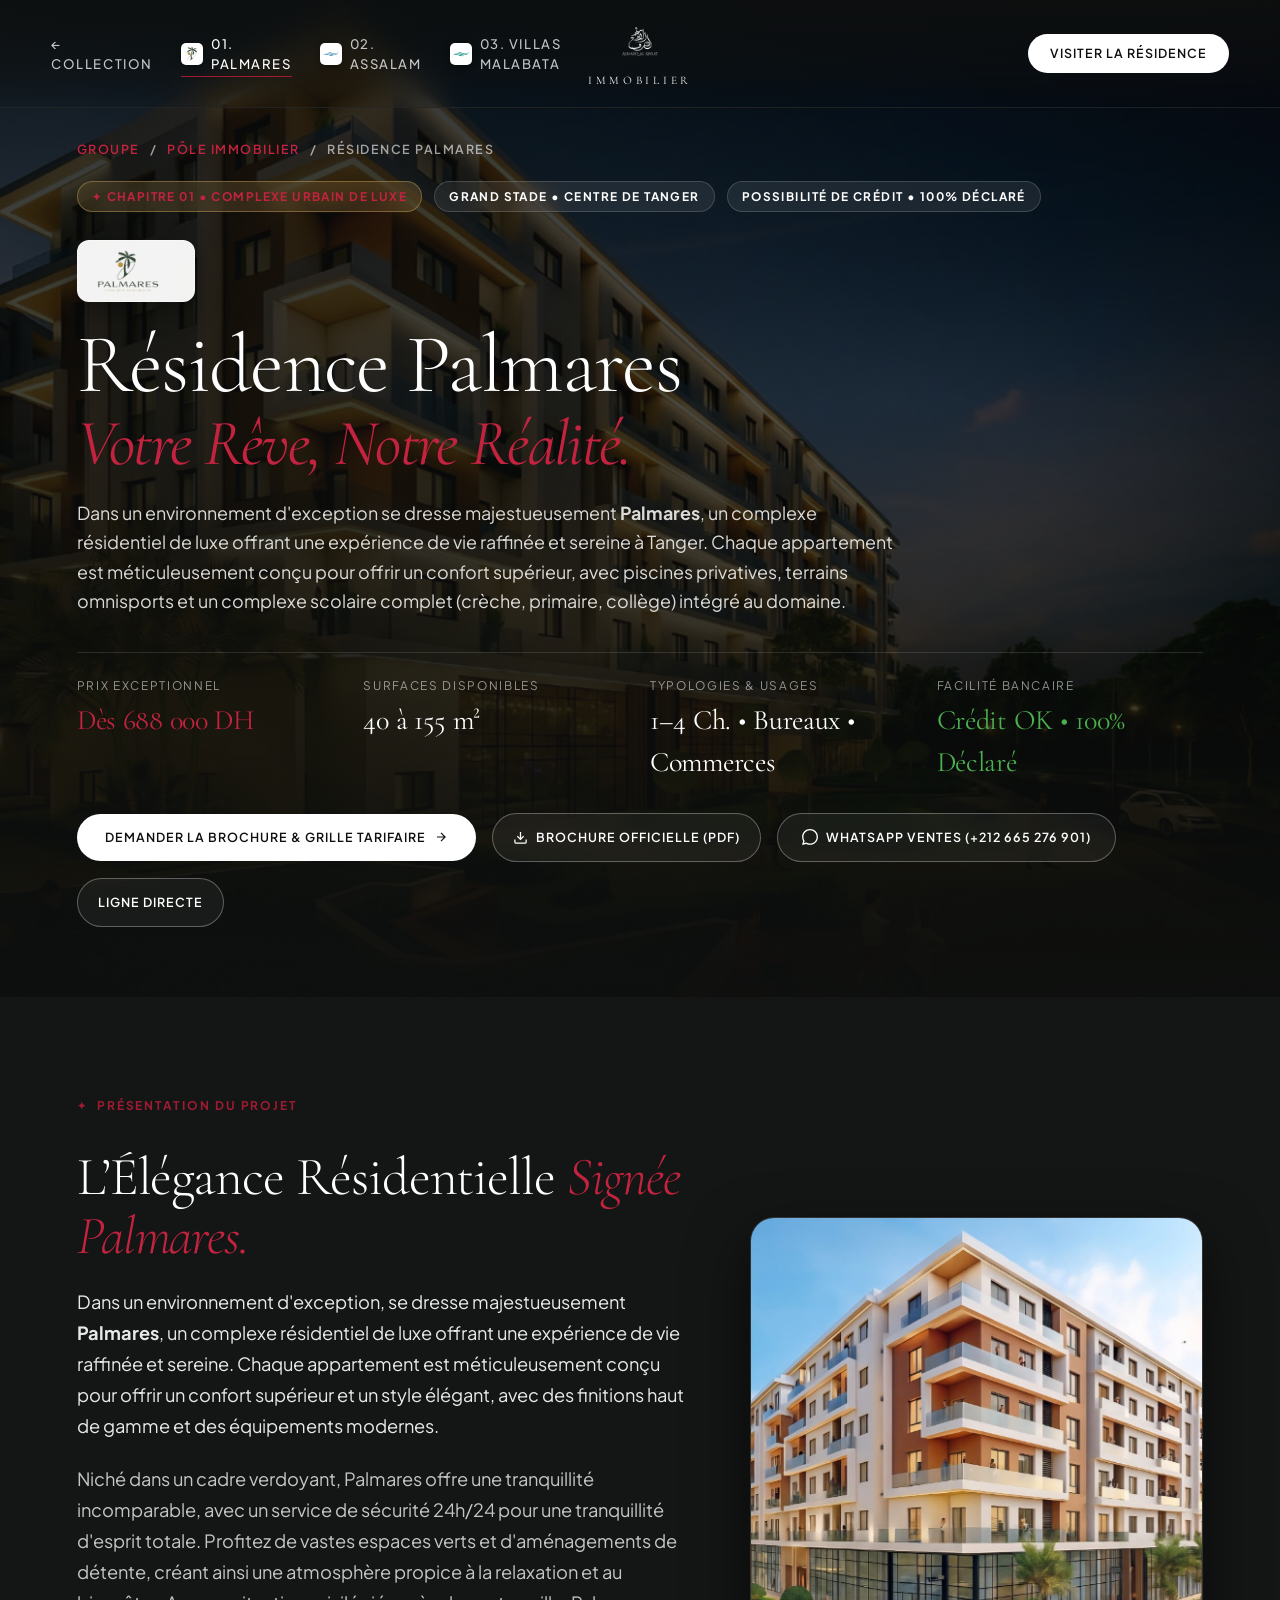
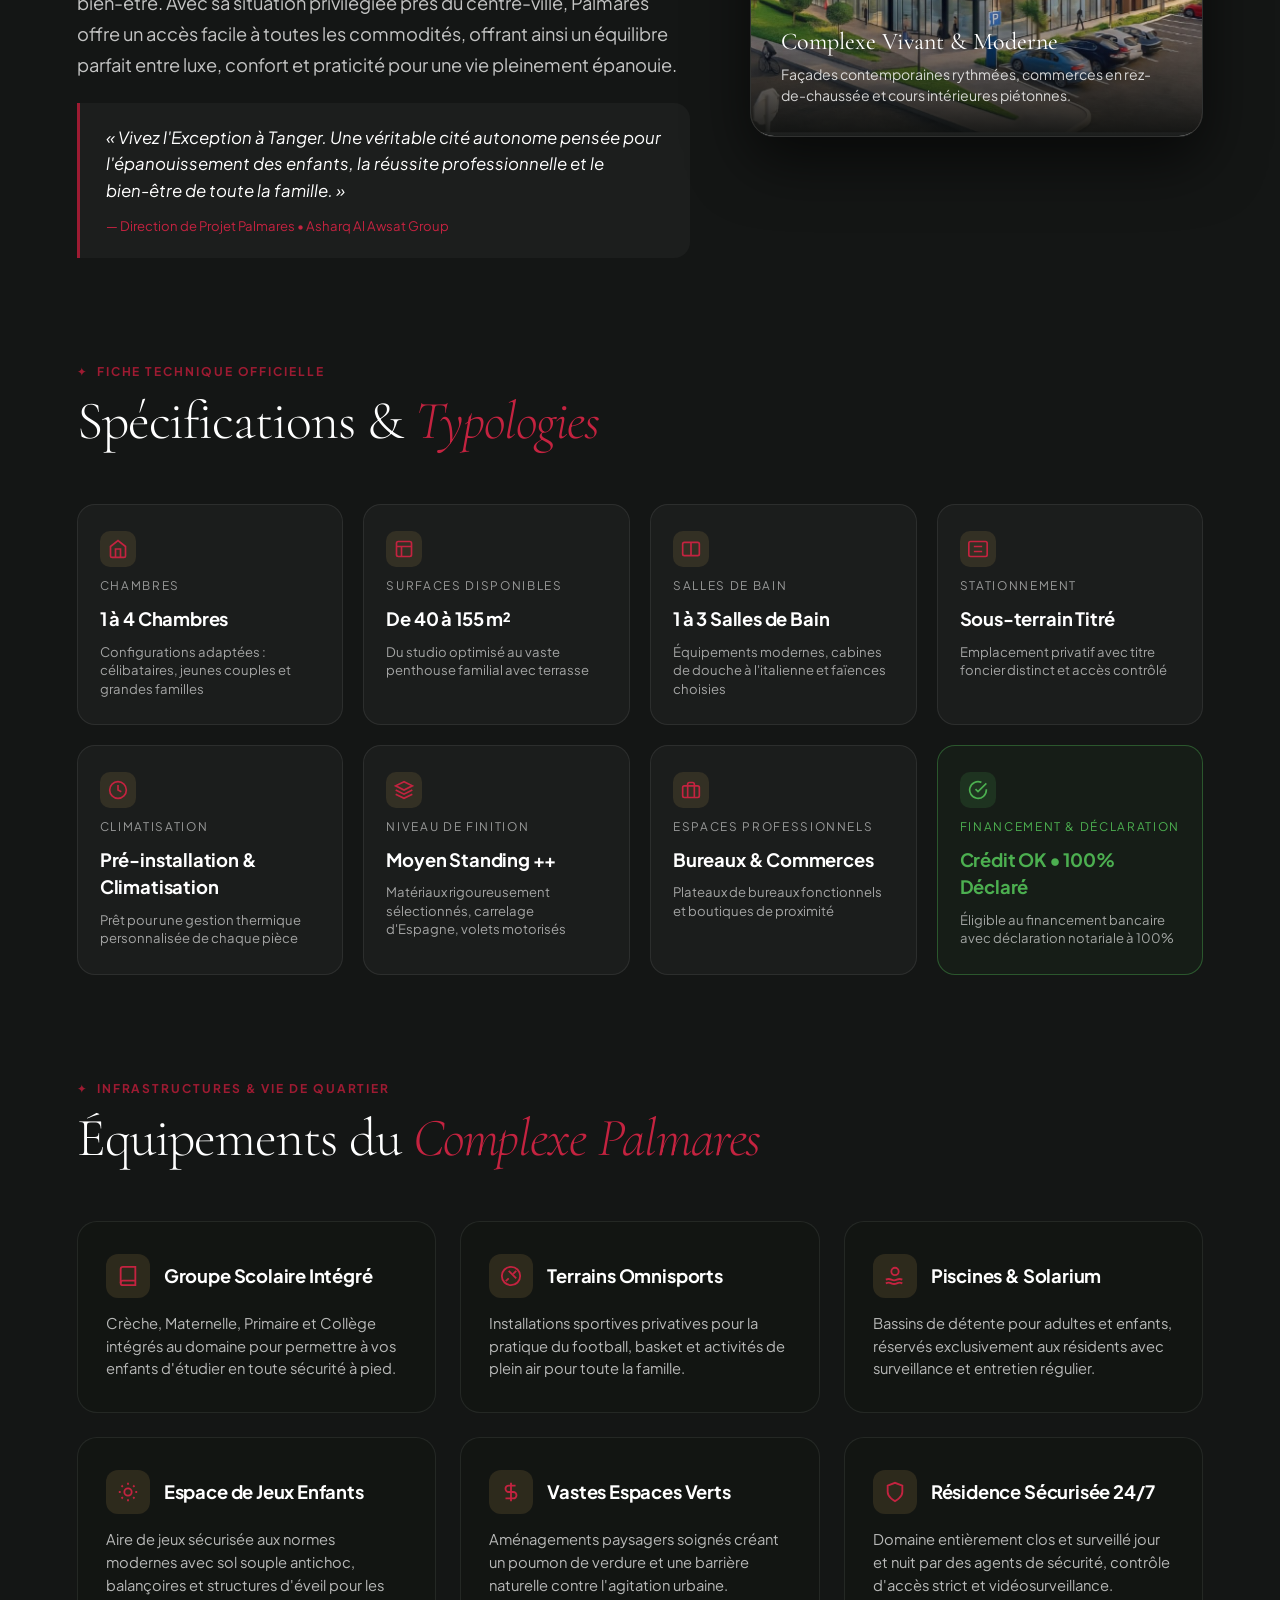
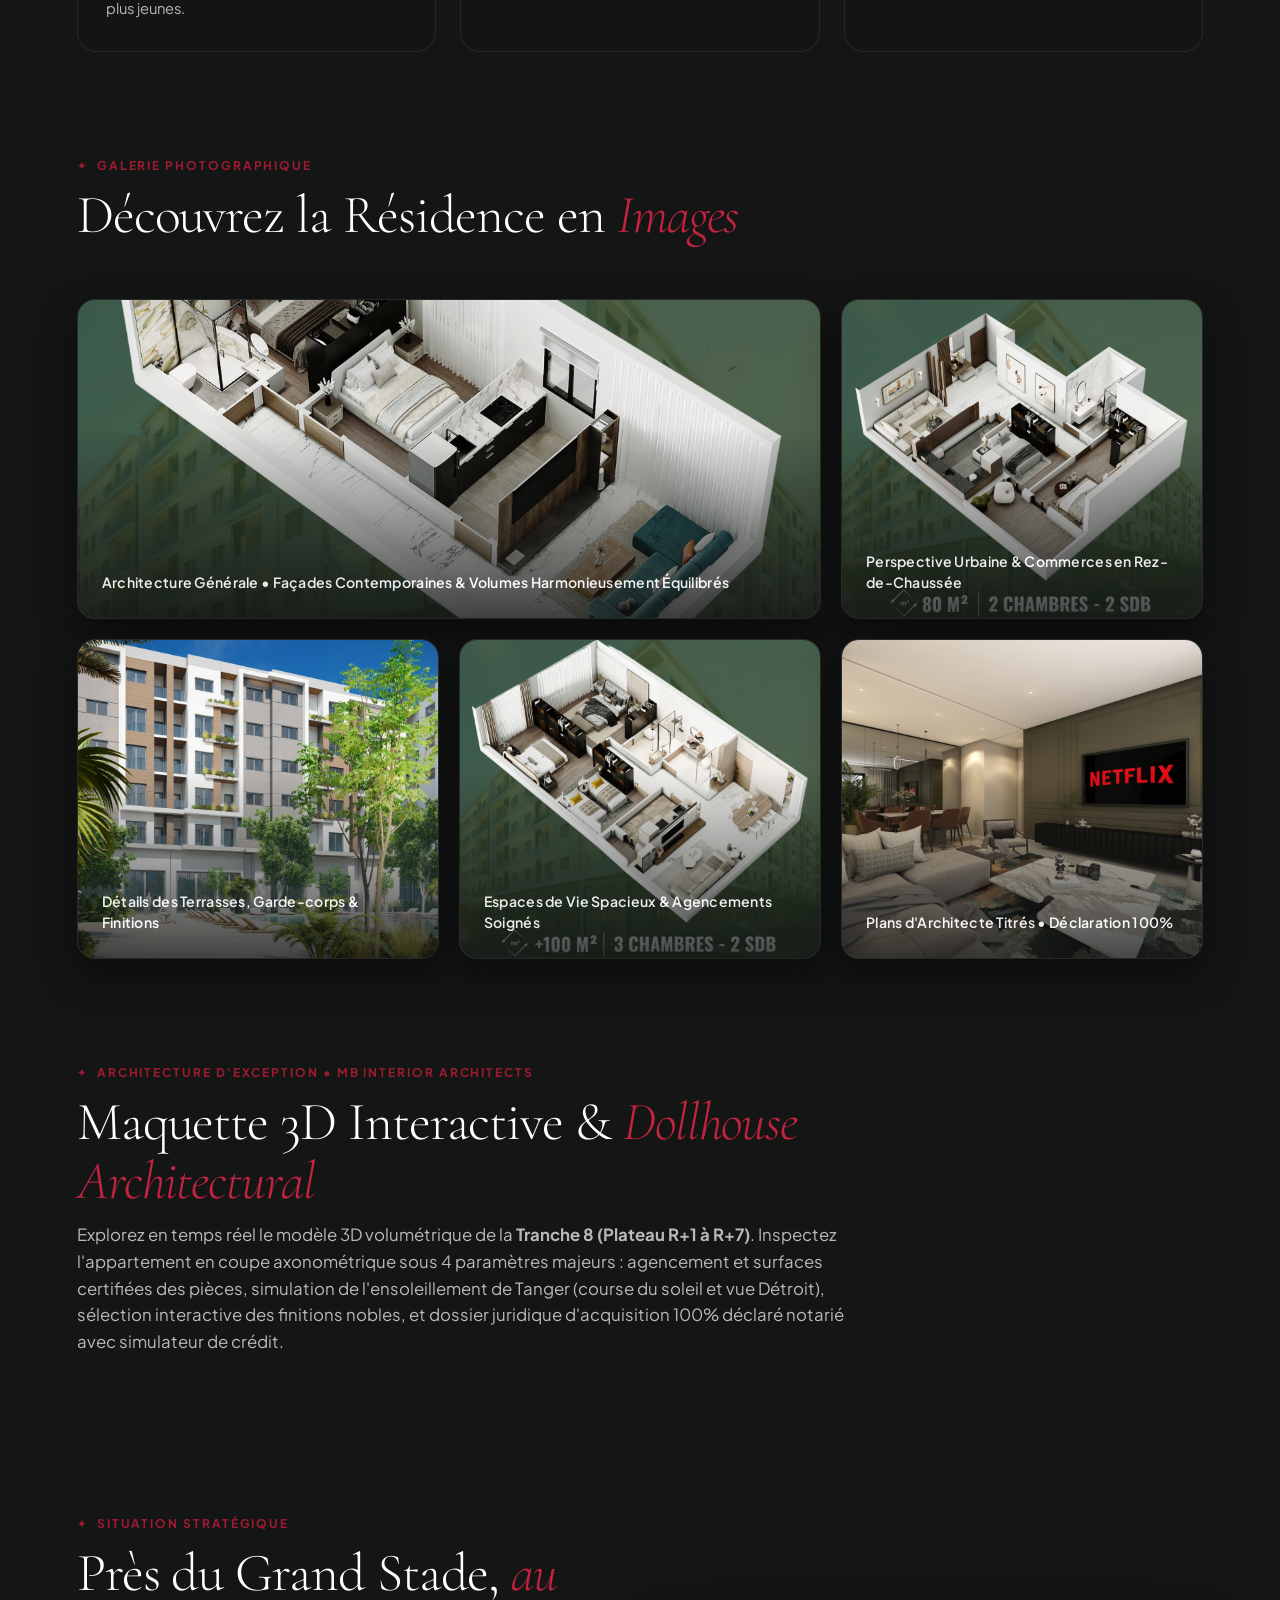
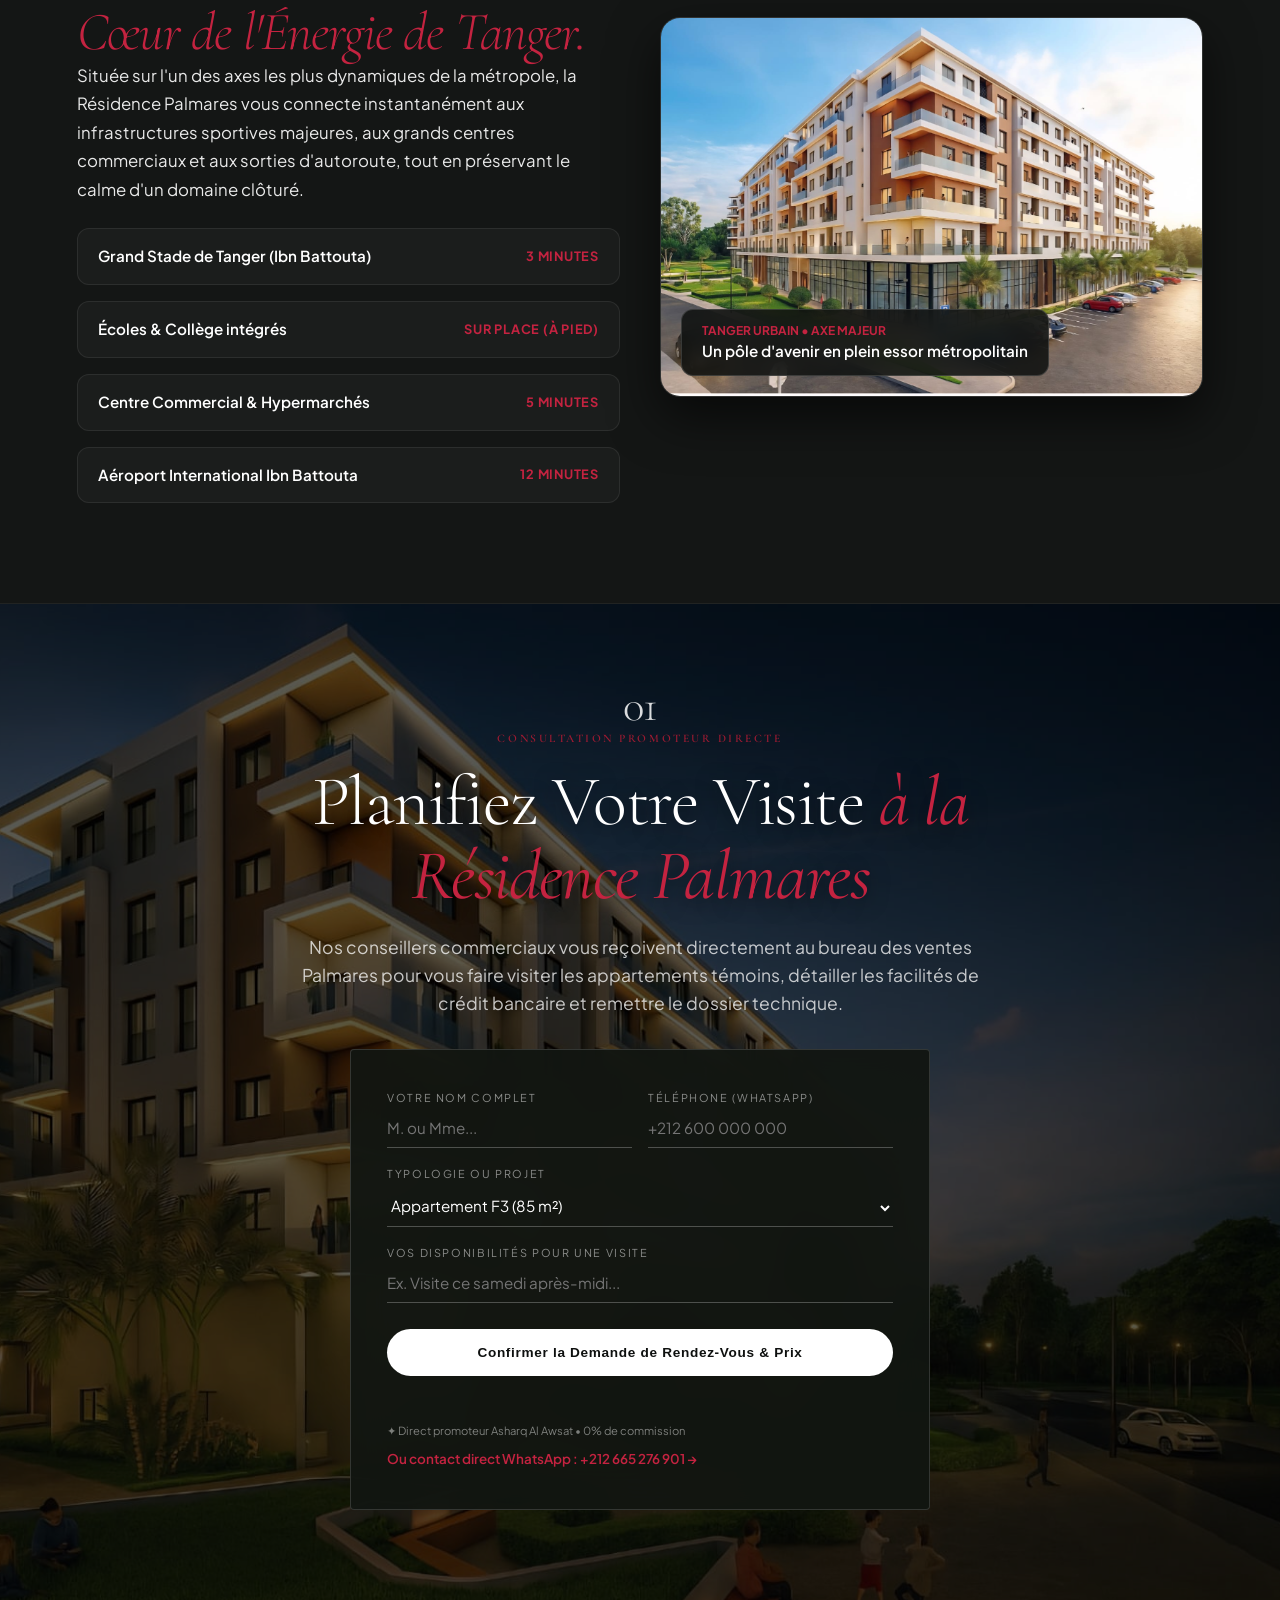
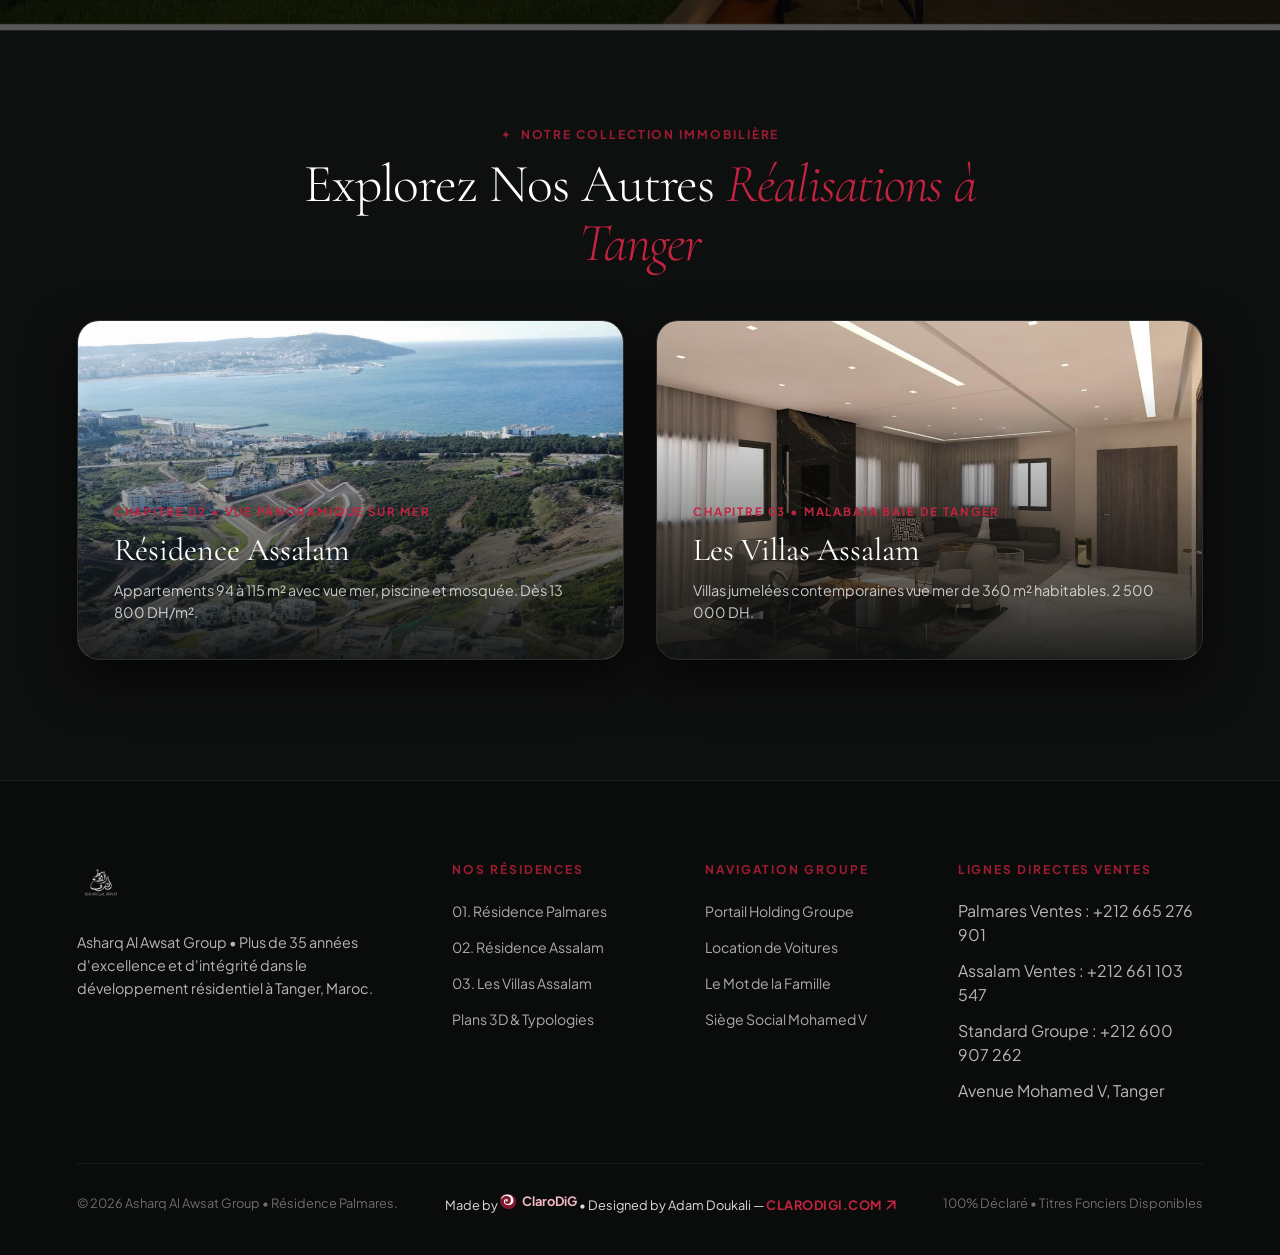
==== palmares.html @ bdf7c7a4 "feat: mobile responsiveness overhaul, remove holding button, photorealistic animated 3d plan" ====
<!DOCTYPE html>
<html lang="fr" class="lenis lenis-smooth">
<head>
  <meta charset="UTF-8">
  <meta name="viewport" content="width=device-width, initial-scale=1, viewport-fit=cover">
  <title>Résidence Palmares — Asharq Al Awsat Group | Complexe Résidentiel de Luxe à Tanger</title>
  <meta name="description" content="Découvrez la Résidence Palmares par Asharq Al Awsat Group à Tanger : appartements de 40 à 155 m² dès 688 000 DH, complexe scolaire, terrains de sports, piscines et déclaration à 100%.">
  <link rel="icon" type="image/png" href="assets/emblem_gold.png">

  <!-- Typography: Cormorant Garamond & Plus Jakarta Sans -->
  <link rel="preconnect" href="https://fonts.googleapis.com">
  <link rel="preconnect" href="https://fonts.gstatic.com" crossorigin>
  <link href="https://fonts.googleapis.com/css2?family=Cormorant+Garamond:ital,wght@0,300;0,400;0,500;0,600;1,300;1,400;1,600&family=Plus+Jakarta+Sans:wght@300;400;500;600;700;800&display=swap" rel="stylesheet">

  <!-- Stylesheets -->
  <link rel="stylesheet" href="styles/loam.css">
  <link rel="stylesheet" href="styles/project-details.css">
  <link rel="stylesheet" href="styles/palmares-3d-explorer.css?v=apple3d_2">

  <!-- Smooth Scrolling -->
  <script src="https://cdn.jsdelivr.net/npm/lenis@1.1.18/dist/lenis.min.js"></script>
</head>
<body>

  <!-- ==========================================================================
       Master Site Header (Loam House Style)
       ========================================================================== -->
  <header class="loam-header">
    <nav class="loam-nav-projects" aria-label="Navigation Projets">
      <a href="real-estate.html" class="loam-nav-link">← Collection</a>
      <a href="palmares.html" class="loam-nav-link active">
        <span class="loam-nav-badge"><img src="assets/projects/chip_emblem_palmares.png" alt="Palmares"></span>
        <span>01. Palmares</span>
      </a>
      <a href="residence-assalam.html" class="loam-nav-link">
        <span class="loam-nav-badge"><img src="assets/projects/chip_emblem_assalam.png" alt="Assalam"></span>
        <span>02. Assalam</span>
      </a>
      <a href="villas-assalam.html" class="loam-nav-link">
        <span class="loam-nav-badge"><img src="assets/projects/chip_emblem_villas.png" alt="Villas Malabata"></span>
        <span>03. Villas Malabata</span>
      </a>
    </nav>

    <a href="real-estate.html" class="loam-logo-lockup" aria-label="Asharq Al Awsat Group Immobilier">
      <img src="assets/logo_dark.png" alt="Asharq Al Awsat Group">
      <span>IMMOBILIER</span>
    </a>

    <div class="loam-header-ctas">
      <a href="#inquiry" class="loam-btn-primary">
        <span>Visiter la Résidence</span>
      </a>
    </div>
  </header>

  <main>

    <!-- ==========================================================================
         HERO SECTION: Full-Bleed Showcase with Parallax & Key Metrics
         ========================================================================== -->
    <section class="proj-hero">
      <img src="assets/projects/palmares_hero.jpg" alt="Résidence Palmares Grand Stade Tanger" class="proj-hero-bg">
      <div class="proj-hero-shade"></div>

      <div class="proj-hero-content">
        <nav class="proj-breadcrumb" aria-label="Fil d'Ariane">
          <a href="index.html">Groupe</a>
          <span>/</span>
          <a href="real-estate.html">Pôle Immobilier</a>
          <span>/</span>
          <span>Résidence Palmares</span>
        </nav>

        <div class="proj-hero-badge-row">
          <span class="proj-badge gold">✦ Chapitre 01 • Complexe Urbain de Luxe</span>
          <span class="proj-badge">Grand Stade • Centre de Tanger</span>
          <span class="proj-badge">Possibilité de Crédit • 100% Déclaré</span>
        </div>

        <div class="proj-official-logo-wrap">
          <img src="assets/projects/logo_palmares.png" alt="Logo Officiel Résidence Palmares" class="proj-official-logo-img">
        </div>

        <h1 class="proj-hero-title">
          Résidence Palmares
          <em>Votre Rêve, Notre Réalité.</em>
        </h1>

        <p class="proj-hero-summary">
          Dans un environnement d'exception se dresse majestueusement <strong>Palmares</strong>, un complexe résidentiel de luxe offrant une expérience de vie raffinée et sereine à Tanger. Chaque appartement est méticuleusement conçu pour offrir un confort supérieur, avec piscines privatives, terrains omnisports et un complexe scolaire complet (crèche, primaire, collège) intégré au domaine.
        </p>

        <!-- Key Metrics Strip -->
        <div class="proj-metrics-strip">
          <div class="proj-metric-item">
            <span>Prix Exceptionnel</span>
            <strong class="gold">Dès 688 000 DH</strong>
          </div>
          <div class="proj-metric-item">
            <span>Surfaces Disponibles</span>
            <strong>40 à 155 m²</strong>
          </div>
          <div class="proj-metric-item">
            <span>Typologies & Usages</span>
            <strong>1–4 Ch. • Bureaux • Commerces</strong>
          </div>
          <div class="proj-metric-item">
            <span>Facilité Bancaire</span>
            <strong style="color: #4CAF50;">Crédit OK • 100% Déclaré</strong>
          </div>
        </div>

        <!-- Action Bar -->
        <div class="proj-hero-actions">
          <a href="#inquiry" class="loam-btn-primary" style="padding: 14px 28px;">
            <span>Demander la Brochure & Grille Tarifaire</span>
            <svg width="14" height="14" viewBox="0 0 24 24" fill="none" stroke="currentColor" stroke-width="2"><path d="M5 12h14M12 5l7 7-7 7"/></svg>
          </a>
          <a href="assets/projects/Pres-RESIDENCE-PALMARES-2026.pdf" target="_blank" download class="loam-btn-outline" style="padding: 14px 20px; gap: 8px;">
            <svg width="15" height="15" viewBox="0 0 24 24" fill="none" stroke="currentColor" stroke-width="2"><path d="M21 15v4a2 2 0 0 1-2 2H5a2 2 0 0 1-2-2v-4M7 10l5 5 5-5M12 15V3"/></svg>
            <span>Brochure Officielle (PDF)</span>
          </a>
          <a href="https://wa.me/212665276901?text=Bonjour,%20je%20souhaite%20des%20informations%20sur%20la%20R%C3%A9sidence%20Palmares" target="_blank" class="loam-btn-outline" style="padding: 14px 24px; gap: 8px;">
            <svg width="16" height="16" viewBox="0 0 24 24" fill="currentColor"><path d="M.057 24l1.687-6.163c-1.041-1.804-1.588-3.849-1.587-5.946.003-6.556 5.338-11.891 11.893-11.891 3.181.001 6.167 1.24 8.413 3.488 2.245 2.248 3.481 5.236 3.48 8.414-.003 6.557-5.338 11.892-11.893 11.892-1.99-.001-3.951-.5-5.688-1.448l-6.305 1.654zm6.597-3.807c1.676.995 3.276 1.591 5.392 1.592 5.448 0 9.886-4.434 9.889-9.885.002-5.462-4.415-9.89-9.881-9.892-5.452 0-9.887 4.434-9.889 9.884-.001 2.225.651 3.891 1.746 5.634l-.999 3.648 3.742-.981z"/></svg>
            <span>WhatsApp Ventes (+212 665 276 901)</span>
          </a>
          <a href="tel:+212600907262" class="loam-btn-outline" style="padding: 14px 20px;">
            <span>Ligne Directe</span>
          </a>
        </div>
      </div>
    </section>

    <!-- ==========================================================================
         EDITORIAL STORY: L'Esprit du Projet
         ========================================================================== -->
    <section class="proj-section">
      <div class="proj-story-grid">
        <div class="proj-story-text">
          <div class="proj-section-eyebrow">
            <span>✦</span> Présentation du Projet
          </div>
          <h2 class="proj-section-title">
            L’Élégance Résidentielle <em>Signée Palmares.</em>
          </h2>

          <p class="proj-lead-p">
            Dans un environnement d'exception, se dresse majestueusement <strong>Palmares</strong>, un complexe résidentiel de luxe offrant une expérience de vie raffinée et sereine. Chaque appartement est méticuleusement conçu pour offrir un confort supérieur et un style élégant, avec des finitions haut de gamme et des équipements modernes.
          </p>

          <p class="proj-lead-p" style="color: rgba(255, 255, 255, 0.75);">
            Niché dans un cadre verdoyant, Palmares offre une tranquillité incomparable, avec un service de sécurité 24h/24 pour une tranquillité d'esprit totale. Profitez de vastes espaces verts et d'aménagements de détente, créant ainsi une atmosphère propice à la relaxation et au bien-être. Avec sa situation privilégiée près du centre-ville, Palmares offre un accès facile à toutes les commodités, offrant ainsi un équilibre parfait entre luxe, confort et praticité pour une vie pleinement épanouie.
          </p>

          <div class="proj-quote-box">
            « Vivez l'Exception à Tanger. Une véritable cité autonome pensée pour l'épanouissement des enfants, la réussite professionnelle et le bien-être de toute la famille. »
            <div style="font-size: 0.82rem; font-style: normal; margin-top: 10px; color: var(--loam-gold-light);">
              — Direction de Projet Palmares • Asharq Al Awsat Group
            </div>
          </div>
        </div>

        <div class="proj-story-visual">
          <img src="assets/projects/palmares_2.jpg" alt="Perspective Résidence Palmares">
          <div class="proj-visual-caption">
            <h3 style="font-family: var(--font-serif); font-size: 1.5rem; font-weight: 400; margin-bottom: 4px;">Complexe Vivant & Moderne</h3>
            <p style="font-size: 0.88rem; color: rgba(255, 255, 255, 0.8); margin: 0;">Façades contemporaines rythmées, commerces en rez-de-chaussée et cours intérieures piétonnes.</p>
          </div>
        </div>
      </div>
    </section>

    <!-- ==========================================================================
         SPECIFICATIONS MATRIX
         ========================================================================== -->
    <section class="proj-section" style="padding-top: 0;">
      <div class="proj-section-title-wrap">
        <div class="proj-section-eyebrow">
          <span>✦</span> Fiche Technique Officielle
        </div>
        <h2 class="proj-section-title">
          Spécifications & <em>Typologies</em>
        </h2>
      </div>

      <div class="proj-specs-grid">
        <div class="proj-spec-card">
          <div class="proj-spec-icon">
            <svg width="20" height="20" viewBox="0 0 24 24" fill="none" stroke="currentColor" stroke-width="2"><path d="M3 9l9-7 9 7v11a2 2 0 0 1-2 2H5a2 2 0 0 1-2-2z"/><polyline points="9 22 9 12 15 12 15 22"/></svg>
          </div>
          <span class="proj-spec-label">Chambres</span>
          <div class="proj-spec-val">1 à 4 Chambres</div>
          <div class="proj-spec-sub">Configurations adaptées : célibataires, jeunes couples et grandes familles</div>
        </div>

        <div class="proj-spec-card">
          <div class="proj-spec-icon">
            <svg width="20" height="20" viewBox="0 0 24 24" fill="none" stroke="currentColor" stroke-width="2"><rect x="3" y="3" width="18" height="18" rx="2"/><path d="M3 9h18M9 21V9"/></svg>
          </div>
          <span class="proj-spec-label">Surfaces Disponibles</span>
          <div class="proj-spec-val">De 40 à 155 m²</div>
          <div class="proj-spec-sub">Du studio optimisé au vaste penthouse familial avec terrasse</div>
        </div>

        <div class="proj-spec-card">
          <div class="proj-spec-icon">
            <svg width="20" height="20" viewBox="0 0 24 24" fill="none" stroke="currentColor" stroke-width="2"><path d="M4 4h16c1.1 0 2 .9 2 2v12c0 1.1-.9 2-2 2H4c-1.1 0-2-.9-2-2V6c0-1.1.9-2 2-2z"/><line x1="12" y1="4" x2="12" y2="20"/></svg>
          </div>
          <span class="proj-spec-label">Salles de Bain</span>
          <div class="proj-spec-val">1 à 3 Salles de Bain</div>
          <div class="proj-spec-sub">Équipements modernes, cabines de douche à l'italienne et faïences choisies</div>
        </div>

        <div class="proj-spec-card">
          <div class="proj-spec-icon">
            <svg width="20" height="20" viewBox="0 0 24 24" fill="none" stroke="currentColor" stroke-width="2"><rect x="1" y="3" width="22" height="18" rx="2"/><path d="M7 15h10M7 9h10"/></svg>
          </div>
          <span class="proj-spec-label">Stationnement</span>
          <div class="proj-spec-val">Sous-terrain Titré</div>
          <div class="proj-spec-sub">Emplacement privatif avec titre foncier distinct et accès contrôlé</div>
        </div>

        <div class="proj-spec-card">
          <div class="proj-spec-icon">
            <svg width="20" height="20" viewBox="0 0 24 24" fill="none" stroke="currentColor" stroke-width="2"><circle cx="12" cy="12" r="10"/><path d="M12 6v6l4 2"/></svg>
          </div>
          <span class="proj-spec-label">Climatisation</span>
          <div class="proj-spec-val">Pré-installation & Climatisation</div>
          <div class="proj-spec-sub">Prêt pour une gestion thermique personnalisée de chaque pièce</div>
        </div>

        <div class="proj-spec-card">
          <div class="proj-spec-icon">
            <svg width="20" height="20" viewBox="0 0 24 24" fill="none" stroke="currentColor" stroke-width="2"><path d="M12 2L2 7l10 5 10-5-10-5zM2 17l10 5 10-5M2 12l10 5 10-5"/></svg>
          </div>
          <span class="proj-spec-label">Niveau de Finition</span>
          <div class="proj-spec-val">Moyen Standing ++</div>
          <div class="proj-spec-sub">Matériaux rigoureusement sélectionnés, carrelage d'Espagne, volets motorisés</div>
        </div>

        <div class="proj-spec-card">
          <div class="proj-spec-icon">
            <svg width="20" height="20" viewBox="0 0 24 24" fill="none" stroke="currentColor" stroke-width="2"><rect x="2" y="7" width="20" height="14" rx="2" ry="2"/><path d="M16 21V5a2 2 0 0 0-2-2h-4a2 2 0 0 0-2 2v16"/></svg>
          </div>
          <span class="proj-spec-label">Espaces Professionnels</span>
          <div class="proj-spec-val">Bureaux & Commerces</div>
          <div class="proj-spec-sub">Plateaux de bureaux fonctionnels et boutiques de proximité</div>
        </div>

        <div class="proj-spec-card" style="border-color: rgba(76, 175, 80, 0.4); background: rgba(76, 175, 80, 0.05);">
          <div class="proj-spec-icon" style="background: rgba(76, 175, 80, 0.15); color: #4CAF50;">
            <svg width="20" height="20" viewBox="0 0 24 24" fill="none" stroke="currentColor" stroke-width="2"><path d="M22 11.08V12a10 10 0 1 1-5.93-9.14"/><polyline points="22 4 12 14.01 9 11.01"/></svg>
          </div>
          <span class="proj-spec-label" style="color: #4CAF50;">Financement & Déclaration</span>
          <div class="proj-spec-val" style="color: #4CAF50;">Crédit OK • 100% Déclaré</div>
          <div class="proj-spec-sub">Éligible au financement bancaire avec déclaration notariale à 100%</div>
        </div>
      </div>
    </section>

    <!-- ==========================================================================
         ÉQUIPEMENTS & COMMODITÉS DU PROJET
         ========================================================================== -->
    <section class="proj-section" style="padding-top: 0;">
      <div class="proj-section-title-wrap">
        <div class="proj-section-eyebrow">
          <span>✦</span> Infrastructures & Vie de Quartier
        </div>
        <h2 class="proj-section-title">
          Équipements du <em>Complexe Palmares</em>
        </h2>
      </div>

      <div class="proj-amenities-grid">
        <div class="proj-amenity-card">
          <div class="proj-amenity-head">
            <div class="proj-amenity-icon-box">
              <svg width="22" height="22" viewBox="0 0 24 24" fill="none" stroke="currentColor" stroke-width="2"><path d="M4 19.5A2.5 2.5 0 0 1 6.5 17H20"/><path d="M6.5 2H20v20H6.5A2.5 2.5 0 0 1 4 19.5v-15A2.5 2.5 0 0 1 6.5 2z"/></svg>
            </div>
            <h3 class="proj-amenity-title">Groupe Scolaire Intégré</h3>
          </div>
          <p class="proj-amenity-desc">
            Crèche, Maternelle, Primaire et Collège intégrés au domaine pour permettre à vos enfants d'étudier en toute sécurité à pied.
          </p>
        </div>

        <div class="proj-amenity-card">
          <div class="proj-amenity-head">
            <div class="proj-amenity-icon-box">
              <svg width="22" height="22" viewBox="0 0 24 24" fill="none" stroke="currentColor" stroke-width="2"><circle cx="12" cy="12" r="10"/><path d="M6.3 17.7l3.2-3.2m4.9-4.9l3.3-3.3m-8.2 0l8.2 8.2"/></svg>
            </div>
            <h3 class="proj-amenity-title">Terrains Omnisports</h3>
          </div>
          <p class="proj-amenity-desc">
            Installations sportives privatives pour la pratique du football, basket et activités de plein air pour toute la famille.
          </p>
        </div>

        <div class="proj-amenity-card">
          <div class="proj-amenity-head">
            <div class="proj-amenity-icon-box">
              <svg width="22" height="22" viewBox="0 0 24 24" fill="none" stroke="currentColor" stroke-width="2"><path d="M2 20c2-1 4-1 6 0s4 1 6 0 4-1 6 0M2 16c2-1 4-1 6 0s4 1 6 0 4-1 6 0"/><circle cx="12" cy="7" r="4"/></svg>
            </div>
            <h3 class="proj-amenity-title">Piscines & Solarium</h3>
          </div>
          <p class="proj-amenity-desc">
            Bassins de détente pour adultes et enfants, réservés exclusivement aux résidents avec surveillance et entretien régulier.
          </p>
        </div>

        <div class="proj-amenity-card">
          <div class="proj-amenity-head">
            <div class="proj-amenity-icon-box">
              <svg width="22" height="22" viewBox="0 0 24 24" fill="none" stroke="currentColor" stroke-width="2"><circle cx="12" cy="12" r="4"/><path d="M12 2v2M12 20v2M4.93 4.93l1.41 1.41M17.66 17.66l1.41 1.41M2 12h2M20 12h2M6.34 17.66l-1.41 1.41M19.07 4.93l-1.41 1.41"/></svg>
            </div>
            <h3 class="proj-amenity-title">Espace de Jeux Enfants</h3>
          </div>
          <p class="proj-amenity-desc">
            Aire de jeux sécurisée aux normes modernes avec sol souple antichoc, balançoires et structures d'éveil pour les plus jeunes.
          </p>
        </div>

        <div class="proj-amenity-card">
          <div class="proj-amenity-head">
            <div class="proj-amenity-icon-box">
              <svg width="22" height="22" viewBox="0 0 24 24" fill="none" stroke="currentColor" stroke-width="2"><path d="M12 2v20M17 5H9.5a3.5 3.5 0 0 0 0 7h5a3.5 3.5 0 0 1 0 7H6"/></svg>
            </div>
            <h3 class="proj-amenity-title">Vastes Espaces Verts</h3>
          </div>
          <p class="proj-amenity-desc">
            Aménagements paysagers soignés créant un poumon de verdure et une barrière naturelle contre l'agitation urbaine.
          </p>
        </div>

        <div class="proj-amenity-card">
          <div class="proj-amenity-head">
            <div class="proj-amenity-icon-box">
              <svg width="22" height="22" viewBox="0 0 24 24" fill="none" stroke="currentColor" stroke-width="2"><path d="M12 22s8-4 8-10V5l-8-3-8 3v7c0 6 8 10 8 10z"/></svg>
            </div>
            <h3 class="proj-amenity-title">Résidence Sécurisée 24/7</h3>
          </div>
          <p class="proj-amenity-desc">
            Domaine entièrement clos et surveillé jour et nuit par des agents de sécurité, contrôle d'accès strict et vidéosurveillance.
          </p>
        </div>
      </div>
    </section>

    <!-- ==========================================================================
         GALERIE PHOTOS & ARCHITECTURE
         ========================================================================== -->
    <section class="proj-section" style="padding-top: 0;">
      <div class="proj-section-title-wrap">
        <div class="proj-section-eyebrow">
          <span>✦</span> Galerie Photographique
        </div>
        <h2 class="proj-section-title">
          Découvrez la Résidence en <em>Images</em>
        </h2>
      </div>

      <div class="proj-gallery-grid">
        <div class="proj-gallery-item span-2" onclick="openLightbox('assets/projects/live/palmares/Asharq-Al-Awsat-Website-Pictures.png')">
          <img src="assets/projects/live/palmares/Asharq-Al-Awsat-Website-Pictures.png" alt="Architecture Palmares Tanger">
          <div class="proj-gallery-overlay">
            <span class="proj-gallery-caption">Architecture Générale • Façades Contemporaines & Volumes Harmonieusement Équilibrés</span>
          </div>
        </div>

        <div class="proj-gallery-item" onclick="openLightbox('assets/projects/live/palmares/Asharq-Al-Awsat-Website-Pictures-1.png')">
          <img src="assets/projects/live/palmares/Asharq-Al-Awsat-Website-Pictures-1.png" alt="Perspective Urbaine Palmares">
          <div class="proj-gallery-overlay">
            <span class="proj-gallery-caption">Perspective Urbaine & Commerces en Rez-de-Chaussée</span>
          </div>
        </div>

        <div class="proj-gallery-item" onclick="openLightbox('assets/projects/live/palmares/WhatsApp-Image-2025-10-10-at-12.30.55.jpeg')">
          <img src="assets/projects/live/palmares/WhatsApp-Image-2025-10-10-at-12.30.55.jpeg" alt="Détail Balcons & Façades">
          <div class="proj-gallery-overlay">
            <span class="proj-gallery-caption">Détails des Terrasses, Garde-corps & Finitions</span>
          </div>
        </div>

        <div class="proj-gallery-item" onclick="openLightbox('assets/projects/live/palmares/Asharq-Al-Awsat-Website-Pictures-2.png')">
          <img src="assets/projects/live/palmares/Asharq-Al-Awsat-Website-Pictures-2.png" alt="Espaces de Vie Intérieurs">
          <div class="proj-gallery-overlay">
            <span class="proj-gallery-caption">Espaces de Vie Spacieux & Agencements Soignés</span>
          </div>
        </div>

        <div class="proj-gallery-item" onclick="openLightbox('assets/projects/live/palmares/2.png')">
          <img src="assets/projects/live/palmares/2.png" alt="Plan Typologie F2">
          <div class="proj-gallery-overlay">
            <span class="proj-gallery-caption">Plans d'Architecte Titrés • Déclaration 100%</span>
          </div>
        </div>
      </div>
    </section>

    <!-- ==========================================================================
         TYPOLOGIES & PLANS D'ÉTAGE INTERACTIFS 3D (ARCHITECTURAL EXPLORER)
         ========================================================================== -->
    <section class="proj-section" style="padding-top: 0;" id="plans-3d">
      <div class="proj-section-title-wrap">
        <div class="proj-section-eyebrow">
          <span>✦</span> Architecture d'Exception • MB Interior Architects
        </div>
        <h2 class="proj-section-title">
          Maquette 3D Interactive & <em>Dollhouse Architectural</em>
        </h2>
        <p style="color: rgba(255, 255, 255, 0.7); max-width: 860px; margin: 12px 0 0; font-size: 1.05rem; line-height: 1.6;">
          Explorez en temps réel le modèle 3D volumétrique de la <strong>Tranche 8 (Plateau R+1 à R+7)</strong>. Inspectez l'appartement en coupe axonométrique sous 4 paramètres majeurs : agencement et surfaces certifiées des pièces, simulation de l'ensoleillement de Tanger (course du soleil et vue Détroit), sélection interactive des finitions nobles, et dossier juridique d'acquisition 100% déclaré notarié avec simulateur de crédit.
        </p>
      </div>

      <div id="palmares-3d-explorer"></div>
    </section>

    <!-- ==========================================================================
         EMPLACEMENT & ACCÈS TANGER
         ========================================================================== -->
    <section class="proj-section" style="padding-top: 0;">
      <div class="proj-location-grid">
        <div>
          <div class="proj-section-eyebrow">
            <span>✦</span> Situation Stratégique
          </div>
          <h2 class="proj-section-title">
            Près du Grand Stade, <em>au Cœur de l'Énergie de Tanger.</em>
          </h2>
          <p class="proj-lead-p" style="font-size: 1.05rem;">
            Située sur l'un des axes les plus dynamiques de la métropole, la Résidence Palmares vous connecte instantanément aux infrastructures sportives majeures, aux grands centres commerciaux et aux sorties d'autoroute, tout en préservant le calme d'un domaine clôturé.
          </p>

          <div class="proj-points-list" style="margin-top: 24px;">
            <div class="proj-point-item">
              <span class="proj-point-name">Grand Stade de Tanger (Ibn Battouta)</span>
              <span class="proj-point-dist">3 Minutes</span>
            </div>
            <div class="proj-point-item">
              <span class="proj-point-name">Écoles & Collège intégrés</span>
              <span class="proj-point-dist">Sur Place (À Pied)</span>
            </div>
            <div class="proj-point-item">
              <span class="proj-point-name">Centre Commercial & Hypermarchés</span>
              <span class="proj-point-dist">5 Minutes</span>
            </div>
            <div class="proj-point-item">
              <span class="proj-point-name">Aéroport International Ibn Battouta</span>
              <span class="proj-point-dist">12 Minutes</span>
            </div>
          </div>
        </div>

        <div style="position: relative; border-radius: 20px; overflow: hidden; height: 380px; border: 1px solid rgba(255,255,255,0.12); box-shadow: 0 20px 50px rgba(0,0,0,0.6);">
          <img src="assets/projects/palmares_2.jpg" alt="Quartier Palmares Tanger" style="width: 100%; height: 100%; object-fit: cover;">
          <div style="position: absolute; bottom: 20px; left: 20px; background: rgba(14,16,15,0.85); backdrop-filter: blur(12px); padding: 12px 20px; border-radius: 12px; border: 1px solid rgba(255,255,255,0.15);">
            <div style="font-size: 0.75rem; color: var(--loam-gold-light); text-transform: uppercase; font-weight: 700;">Tanger Urbain • Axe Majeur</div>
            <div style="font-size: 0.95rem; font-weight: 600; color: #fff;">Un pôle d'avenir en plein essor métropolitain</div>
          </div>
        </div>
      </div>
    </section>

    <!-- ==========================================================================
         FORMULAIRE DE CONTACT PRIVILÉGIÉ & RENDEZ-VOUS
         ========================================================================== -->
    <section id="inquiry" class="loam-contact-section" style="padding-top: 80px;">
      <div class="loam-contact-bg">
        <img src="assets/projects/palmares_hero.jpg" alt="Résidence Palmares Ventes">
      </div>

      <div class="loam-contact-container">
        <div class="section-number">
          01 <span class="section-tagline">Consultation Promoteur Directe</span>
        </div>
        <h2 class="loam-chapter-title">
          Planifiez Votre Visite <em>à la Résidence Palmares</em>
        </h2>
        <p style="color: rgba(255, 255, 255, 0.75); font-size: 1.1rem; line-height: 1.6;">
          Nos conseillers commerciaux vous reçoivent directement au bureau des ventes Palmares pour vous faire visiter les appartements témoins, détailler les facilités de crédit bancaire et remettre le dossier technique.
        </p>

        <form class="loam-contact-form" id="palmares-form">
          <div style="display: grid; grid-template-columns: 1fr 1fr; gap: 16px;">
            <div class="card-field">
              <label for="p-name">Votre Nom Complet</label>
              <input type="text" id="p-name" required placeholder="M. ou Mme...">
            </div>
            <div class="card-field">
              <label for="p-tel">Téléphone (WhatsApp)</label>
              <input type="tel" id="p-tel" required placeholder="+212 600 000 000">
            </div>
          </div>

          <div class="card-field">
            <label for="p-type">Typologie ou Projet</label>
            <select id="p-type">
              <option value="f2">Studio / F2 — Dès 688 000 DH</option>
              <option value="f3" selected>Appartement F3 (85 m²)</option>
              <option value="f4">Grand F4 (125 à 155 m²)</option>
              <option value="pro">Plateau Bureau / Local Commercial</option>
            </select>
          </div>

          <div class="card-field">
            <label for="p-notes">Vos Disponibilités pour une Visite</label>
            <input type="text" id="p-notes" placeholder="Ex. Visite ce samedi après-midi...">
          </div>

          <button type="submit" class="card-btn-submit" style="padding: 16px;">
            Confirmer la Demande de Rendez-Vous & Prix
          </button>

          <div style="display: flex; justify-content: space-between; align-items: center; margin-top: 14px; flex-wrap: wrap; gap: 10px;">
            <span class="card-trust">✦ Direct promoteur Asharq Al Awsat • 0% de commission</span>
            <a href="https://wa.me/212665276901?text=Bonjour,%20je%20souhaite%20visiter%20la%20R%C3%A9sidence%20Palmares" target="_blank" style="color: var(--loam-gold-light); font-size: 0.84rem; text-decoration: none; font-weight: 600;">
              Ou contact direct WhatsApp : +212 665 276 901 →
            </a>
          </div>
        </form>
      </div>
    </section>

    <!-- ==========================================================================
         CROSS-NAVIGATION : DÉCOUVRIR LES AUTRES RÉSIDENCES
         ========================================================================== -->
    <section class="proj-cross-section">
      <div style="text-align: center; max-width: 680px; margin: 0 auto 48px;">
        <div class="proj-section-eyebrow" style="justify-content: center;">
          <span>✦</span> Notre Collection Immobilière
        </div>
        <h2 class="proj-section-title">
          Explorez Nos Autres <em>Réalisations à Tanger</em>
        </h2>
      </div>

      <div class="proj-cross-grid">
        <a href="residence-assalam.html" class="proj-cross-card">
          <img src="assets/projects/assalam_hero.jpg" alt="Résidence Assalam Tanger Vue Mer">
          <div class="proj-cross-shade"></div>
          <div class="proj-cross-body">
            <div class="proj-cross-badge">Chapitre 02 • Vue Panoramique sur Mer</div>
            <h3 class="proj-cross-title">Résidence Assalam</h3>
            <p style="font-size: 0.9rem; color: rgba(255,255,255,0.75); margin: 0;">Appartements 94 à 115 m² avec vue mer, piscine et mosquée. Dès 13 800 DH/m².</p>
          </div>
        </a>

        <a href="villas-assalam.html" class="proj-cross-card">
          <img src="assets/projects/villas_hero.jpg" alt="Les Villas Assalam Malabata">
          <div class="proj-cross-shade"></div>
          <div class="proj-cross-body">
            <div class="proj-cross-badge">Chapitre 03 • Malabata Baie de Tanger</div>
            <h3 class="proj-cross-title">Les Villas Assalam</h3>
            <p style="font-size: 0.9rem; color: rgba(255,255,255,0.75); margin: 0;">Villas jumelées contemporaines vue mer de 360 m² habitables. 2 500 000 DH.</p>
          </div>
        </a>
      </div>
    </section>

  </main>

  <!-- Lightbox Modal -->
  <div id="proj-lightbox" class="proj-lightbox" onclick="closeLightbox()">
    <button type="button" class="proj-lightbox-close" onclick="closeLightbox()">✕</button>
    <img id="lightbox-img" src="" alt="Agrandissement">
  </div>

  <!-- Master Footer -->
  <footer class="loam-footer">
    <div class="loam-footer-grid">
      <div class="loam-footer-col">
        <img src="assets/logo_dark.png" alt="Asharq Al Awsat Group" style="height: 48px; margin-bottom: 16px;">
        <p style="font-size: 0.9rem; line-height: 1.6; max-width: 340px;">
          Asharq Al Awsat Group • Plus de 35 années d'excellence et d'intégrité dans le développement résidentiel à Tanger, Maroc.
        </p>
      </div>

      <div class="loam-footer-col">
        <h4>Nos Résidences</h4>
        <ul>
          <li><a href="palmares.html">01. Résidence Palmares</a></li>
          <li><a href="residence-assalam.html">02. Résidence Assalam</a></li>
          <li><a href="villas-assalam.html">03. Les Villas Assalam</a></li>
          <li><a href="real-estate.html#plans3d">Plans 3D & Typologies</a></li>
        </ul>
      </div>

      <div class="loam-footer-col">
        <h4>Navigation Groupe</h4>
        <ul>
          <li><a href="https://asharq-al-awsat-holding.vercel.app" target="_blank">Portail Holding Groupe</a></li>
          <li><a href="https://asharq-al-awsat-holding.vercel.app/car-rental.html" target="_blank">Location de Voitures</a></li>
          <li><a href="https://asharq-al-awsat-holding.vercel.app#story" target="_blank">Le Mot de la Famille</a></li>
          <li><a href="https://asharq-al-awsat-holding.vercel.app#contact" target="_blank">Siège Social Mohamed V</a></li>
        </ul>
      </div>

      <div class="loam-footer-col">
        <h4>Lignes Directes Ventes</h4>
        <ul>
          <li>Palmares Ventes : +212 665 276 901</li>
          <li>Assalam Ventes : +212 661 103 547</li>
          <li>Standard Groupe : +212 600 907 262</li>
          <li>Avenue Mohamed V, Tanger</li>
        </ul>
      </div>
    </div>

    <div class="loam-footer-bottom">
      <div>© 2026 Asharq Al Awsat Group • Résidence Palmares.</div>
      <div style="color: rgba(255,255,255,0.85);">Made by <a href="https://clarodigi.com" target="_blank" rel="noopener" style="display: inline-flex; align-items: center; gap: 6px; color: #f5bac5; text-decoration: none; font-weight: 700; transition: color 0.2s;" onmouseover="this.style.color='#ffffff'" onmouseout="this.style.color='#f5bac5'"><img src="assets/clarodigi/favicon-tight.png" alt="ClaroDiG" style="width: 16px; height: 16px; object-fit: contain; vertical-align: middle;" /> ClaroDiG</a> • Designed by Adam Doukali — <a href="https://clarodigi.com" target="_blank" rel="noopener" style="color: #c42340; text-decoration: none; font-weight: 700; letter-spacing: 0.5px; display: inline-flex; align-items: center; gap: 4px;">CLARODIGI.COM <svg viewBox="0 0 12 12" width="10" height="10" aria-hidden="true"><path d="M2.5 1.5h8v8M10.5 1.5L1.5 10.5" fill="none" stroke="currentColor" stroke-width="2" stroke-linecap="round"/></svg></a></div>
      <div>100% Déclaré • Titres Fonciers Disponibles</div>
    </div>
  </footer>

  <script>
    // Smooth scroll (Desktop only — fluid native scroll on mobile phones)
    const isMobile = window.innerWidth <= 900 || ('ontouchstart' in window && window.innerWidth <= 1024);
    if (typeof Lenis !== 'undefined' && !isMobile) {
      const lenis = new Lenis({ duration: 1.2, smoothWheel: true });
      window.lenis = lenis;
      function raf(time) { lenis.raf(time); requestAnimationFrame(raf); }
      requestAnimationFrame(raf);
    }

    // Lightbox functions
    function openLightbox(src) {
      const lb = document.getElementById('proj-lightbox');
      const img = document.getElementById('lightbox-img');
      img.src = src;
      lb.classList.add('active');
    }
    function closeLightbox() {
      document.getElementById('proj-lightbox').classList.remove('active');
    }

    // Plan switcher
    const planImages = {
      f2: 'assets/projects/live/palmares/2.png',
      f3: 'assets/projects/live/palmares/7.png',
      f4: 'assets/projects/live/palmares/12.png'
    };
    function switchPlan(type) {
      document.querySelectorAll('.proj-plan-btn').forEach(btn => btn.classList.remove('active'));
      event.currentTarget.classList.add('active');
      const display = document.getElementById('plan-img-display');
      display.style.opacity = '0';
      setTimeout(() => {
        display.src = planImages[type] || planImages.f2;
        display.style.opacity = '1';
      }, 200);
    }

    // Form submission feedback
    const form = document.getElementById('palmares-form');
    if (form) {
      form.addEventListener('submit', (e) => {
        e.preventDefault();
        const btn = form.querySelector('.card-btn-submit');
        const orig = btn.innerText;
        btn.innerText = '✓ Demande Transmise au Responsable des Ventes Palmares';
        btn.style.background = '#2E7D32';
        setTimeout(() => {
          btn.innerText = orig;
          btn.style.background = '';
          form.reset();
        }, 4000);
      });
    }
  </script>

  <!-- Three.js WebGL 3D Engine -->
  <script src="https://cdnjs.cloudflare.com/ajax/libs/three.js/r128/three.min.js"></script>
  <!-- Palmares 3D Architectural Master Explorer Script -->
  <script src="js/palmares-3d-explorer.js?v=apple3d_2"></script>
</body>
</html>
---- styles/loam.css ----
/* Loam House Architectural Luxury Engine — Asharq Real Estate
   Faithfully crafted to replicate the full-screen cinematic scroll of residences.loamhouse.com.au */

@import url('https://fonts.googleapis.com/css2?family=Cormorant+Garamond:ital,wght@0,300;0,400;0,500;0,600;1,300;1,400;1,600&family=Plus+Jakarta+Sans:wght@300;400;500;600;700&display=swap');

:root {
  --loam-bg: #141615;
  --loam-ink: #0E100F;
  --loam-chalk: #F6F5F2;
  --loam-card: rgba(18, 22, 18, 0.92);
  --loam-gold: #C5A059;
  --loam-gold-light: #DFC282;
  --loam-border: rgba(255, 255, 255, 0.22);
  --font-serif: 'Cormorant Garamond', Georgia, serif;
  --font-sans: 'Plus Jakarta Sans', system-ui, -apple-system, sans-serif;
}

* {
  box-sizing: border-box;
  margin: 0;
  padding: 0;
}

html.lenis, html.lenis body {
  height: auto;
}

.lenis.lenis-smooth {
  scroll-behavior: auto !important;
}

.lenis.lenis-smooth [data-lenis-prevent] {
  overscroll-behavior: contain;
}

.lenis.lenis-stopped {
  overflow: hidden;
}

body {
  background-color: var(--loam-bg);
  color: var(--loam-chalk);
  font-family: var(--font-sans);
  line-height: 1.5;
  overflow-x: hidden;
  -webkit-font-smoothing: antialiased;
}

/* ==========================================================================
   Header: Loam House Style with the 3 Main Projects & Centered Logo
   ========================================================================== */
.loam-header {
  position: fixed;
  top: 0;
  left: 0;
  right: 0;
  z-index: 1000;
  padding: 18px 4vw;
  display: grid;
  grid-template-columns: 1fr auto 1fr;
  align-items: center;
  background: linear-gradient(to bottom, rgba(14, 16, 15, 0.85) 0%, rgba(14, 16, 15, 0.4) 70%, transparent 100%);
  backdrop-filter: blur(16px);
  -webkit-backdrop-filter: blur(16px);
  border-bottom: 1px solid rgba(255, 255, 255, 0.08);
  transition: transform 0.4s ease, background 0.4s ease;
}

/* 3 Main Projects Navigation */
.loam-nav-projects {
  display: flex;
  align-items: center;
  gap: 28px;
}

.loam-nav-link {
  display: inline-flex;
  align-items: center;
  gap: 8px;
  font-size: 0.82rem;
  font-weight: 500;
  letter-spacing: 0.12em;
  text-transform: uppercase;
  color: rgba(255, 255, 255, 0.75);
  text-decoration: none;
  transition: color 0.25s ease;
  position: relative;
  padding: 4px 0;
}

.loam-nav-badge {
  width: 22px;
  height: 22px;
  min-width: 22px;
  border-radius: 5px;
  background: #FFFFFF;
  display: inline-flex;
  align-items: center;
  justify-content: center;
  padding: 2.5px;
  box-shadow: 0 2px 6px rgba(0, 0, 0, 0.35);
  transition: transform 0.25s ease;
}

.loam-nav-link:hover .loam-nav-badge {
  transform: scale(1.12);
}

.loam-nav-badge img {
  width: 100%;
  height: 100%;
  object-fit: contain;
}

.loam-nav-link:hover, .loam-nav-link.active {
  color: #fff;
}

.loam-nav-link.active::after {
  content: '';
  position: absolute;
  bottom: 0;
  left: 0;
  width: 100%;
  height: 1.5px;
  background: var(--loam-gold);
}

/* Center Logo */
.loam-logo-lockup {
  display: flex;
  flex-direction: column;
  align-items: center;
  text-decoration: none;
  transition: opacity 0.3s ease;
}

.loam-logo-lockup:hover {
  opacity: 0.9;
}

.loam-logo-lockup img {
  height: 52px;
  width: auto;
  object-fit: contain;
}

.loam-logo-lockup span {
  font-family: var(--font-serif);
  font-size: 0.72rem;
  letter-spacing: 0.32em;
  text-transform: uppercase;
  color: var(--loam-chalk);
  margin-top: 2px;
}

/* Header CTAs */
.loam-header-ctas {
  display: flex;
  justify-content: flex-end;
  align-items: center;
  gap: 16px;
}

.loam-btn-outline {
  display: inline-flex;
  align-items: center;
  gap: 8px;
  padding: 10px 20px;
  border-radius: 9999px;
  border: 1px solid rgba(255, 255, 255, 0.3);
  background: rgba(255, 255, 255, 0.05);
  color: #fff;
  font-size: 0.78rem;
  font-weight: 600;
  letter-spacing: 0.08em;
  text-transform: uppercase;
  text-decoration: none;
  backdrop-filter: blur(8px);
  transition: all 0.3s ease;
  cursor: pointer;
}

.loam-btn-outline:hover {
  background: #fff;
  color: var(--loam-ink);
  border-color: #fff;
  transform: translateY(-1px);
}

.loam-btn-primary {
  display: inline-flex;
  align-items: center;
  gap: 8px;
  padding: 10px 22px;
  border-radius: 9999px;
  background: #fff;
  color: var(--loam-ink);
  font-size: 0.78rem;
  font-weight: 600;
  letter-spacing: 0.08em;
  text-transform: uppercase;
  text-decoration: none;
  transition: all 0.3s ease;
  cursor: pointer;
}

.loam-btn-primary:hover {
  background: var(--loam-gold-light);
  transform: translateY(-1px);
}

/* ==========================================================================
   Hero Section: Video Background (Birds in Flight) & Floating Card
   ========================================================================== */
.loam-hero {
  position: relative;
  min-height: 100vh;
  min-height: 100svh;
  display: grid;
  grid-template-columns: 1.15fr 0.85fr;
  align-items: center;
  padding: 120px 6vw 40px;
  overflow: hidden;
}

.loam-hero-media {
  position: absolute;
  top: -15%;
  left: 0;
  right: 0;
  bottom: -15%;
  height: 130%;
  z-index: 1;
  overflow: hidden;
  pointer-events: none;
}

.loam-hero-media video {
  width: 100%;
  height: 100%;
  object-fit: cover;
  filter: brightness(0.85);
  will-change: transform;
}

/* Subtle Scanlines Overlay from Loam House */
.loam-scanlines {
  position: absolute;
  inset: 0;
  z-index: 2;
  background: repeating-linear-gradient(
    to bottom,
    rgba(0, 0, 0, 0) 0px,
    rgba(0, 0, 0, 0) 2px,
    rgba(0, 0, 0, 0.12) 3px
  );
  pointer-events: none;
}

.loam-hero-shade {
  position: absolute;
  inset: 0;
  z-index: 3;
  background: radial-gradient(circle at 20% 50%, rgba(14, 16, 15, 0.4) 0%, rgba(14, 16, 15, 0.85) 100%),
              linear-gradient(to top, rgba(14, 16, 15, 0.9) 0%, transparent 60%);
}

.loam-hero-copy {
  position: relative;
  z-index: 4;
  display: flex;
  flex-direction: column;
  gap: 20px;
  max-width: 680px;
}

.loam-eyebrow {
  font-size: 0.82rem;
  letter-spacing: 0.18em;
  text-transform: uppercase;
  color: rgba(255, 255, 255, 0.7);
}

.loam-hero-title {
  font-family: var(--font-serif);
  font-size: clamp(3.2rem, 6.5vw, 6.2rem);
  font-weight: 300;
  line-height: 0.98;
  letter-spacing: -0.02em;
  color: #fff;
  text-shadow: 0 4px 24px rgba(0, 0, 0, 0.5);
}

.loam-hero-title em {
  font-style: italic;
  font-weight: 400;
  color: var(--loam-gold-light);
  display: block;
}

.loam-hero-bottom {
  margin-top: 16px;
  font-size: 1.1rem;
  color: rgba(255, 255, 255, 0.85);
  line-height: 1.5;
}

.loam-hero-bottom strong {
  color: #fff;
}

/* Floating Inquiry Card (Right Side, Same as Loam House) */
.loam-hero-card {
  position: relative;
  z-index: 4;
  background: var(--loam-card);
  border: 1px solid rgba(255, 255, 255, 0.14);
  box-shadow: 0 28px 80px rgba(0, 0, 0, 0.6);
  border-radius: 4px;
  padding: 38px 36px 32px;
  max-width: 440px;
  margin-left: auto;
  backdrop-filter: blur(20px);
  -webkit-backdrop-filter: blur(20px);
}

.card-eyebrow {
  font-size: 0.72rem;
  letter-spacing: 0.18em;
  text-transform: uppercase;
  color: var(--loam-gold);
  font-weight: 600;
  margin-bottom: 8px;
}

.card-intro {
  font-size: 0.95rem;
  color: rgba(255, 255, 255, 0.8);
  margin-bottom: 24px;
  line-height: 1.45;
}

.card-form {
  display: flex;
  flex-direction: column;
  gap: 16px;
}

.card-field {
  position: relative;
  display: flex;
  flex-direction: column;
}

.card-field label {
  font-size: 0.68rem;
  letter-spacing: 0.15em;
  text-transform: uppercase;
  color: rgba(255, 255, 255, 0.5);
  margin-bottom: 6px;
}

.card-field input, .card-field select {
  width: 100%;
  background: transparent;
  border: none;
  border-bottom: 1px solid rgba(255, 255, 255, 0.25);
  color: #fff;
  padding: 6px 0 10px;
  font-family: inherit;
  font-size: 0.95rem;
  outline: none;
  transition: border-color 0.2s;
}

.card-field input:focus, .card-field select:focus {
  border-color: #fff;
}

.card-btn-submit {
  width: 100%;
  padding: 14px;
  background: #fff;
  color: var(--loam-ink);
  border: none;
  border-radius: 9999px;
  font-size: 0.85rem;
  font-weight: 600;
  letter-spacing: 0.05em;
  cursor: pointer;
  margin-top: 8px;
  transition: background 0.25s, transform 0.2s;
}

.card-btn-submit:hover {
  background: var(--loam-gold-light);
  transform: translateY(-1px);
}

.card-trust {
  font-size: 0.7rem;
  color: rgba(255, 255, 255, 0.45);
  text-align: center;
  margin-top: 14px;
  display: block;
}

/* ==========================================================================
   Full-Viewport Cinematic Chapters (No Whiteness, Edge-to-Edge Imagery)
   ========================================================================== */
.loam-chapter {
  position: relative;
  min-height: 100vh;
  min-height: 100svh;
  display: flex;
  flex-direction: column;
  justify-content: center;
  padding: 120px 6vw;
  overflow: hidden;
  scroll-snap-align: start;
}

.loam-chapter-bg {
  position: absolute;
  top: -20%;
  left: 0;
  right: 0;
  bottom: -20%;
  height: 140%;
  z-index: 1;
  overflow: hidden;
  pointer-events: none;
}

.loam-chapter-bg img {
  width: 100%;
  height: 100%;
  object-fit: cover;
  /* Crystal clear, 100% sharp imagery without muddy filters */
  filter: brightness(0.88);
  will-change: transform;
}

.loam-chapter:hover .loam-chapter-bg img {
  transform: scale(1);
}

/* Clean dark shade only on the text side, NO white overlays */
.loam-chapter-shade {
  position: absolute;
  inset: 0;
  z-index: 2;
  background: linear-gradient(
    to right,
    rgba(14, 16, 15, 0.88) 0%,
    rgba(14, 16, 15, 0.5) 45%,
    rgba(14, 16, 15, 0.1) 75%,
    transparent 100%
  ),
  linear-gradient(
    to top,
    rgba(14, 16, 15, 0.75) 0%,
    transparent 40%
  );
  pointer-events: none;
}

.loam-chapter-copy {
  position: relative;
  z-index: 3;
  max-width: 640px;
  display: flex;
  flex-direction: column;
  gap: 18px;
  will-change: transform;
}

.section-number {
  font-family: var(--font-serif);
  font-size: clamp(2rem, 3.5vw, 3.2rem);
  font-weight: 300;
  line-height: 1;
  color: rgba(255, 255, 255, 0.85);
  letter-spacing: -0.02em;
}

.section-tagline {
  font-size: 0.72rem;
  letter-spacing: 0.22em;
  text-transform: uppercase;
  color: var(--loam-gold);
  font-weight: 600;
  margin-top: 4px;
  display: block;
}

/* Official Project Brand Badge */
.loam-project-brand-badge {
  display: inline-flex;
  align-items: center;
  align-self: flex-start;
  background: #FFFFFF;
  padding: 8px 18px;
  border-radius: 12px;
  box-shadow: 0 10px 30px rgba(0, 0, 0, 0.45);
  border: 1px solid rgba(255, 255, 255, 0.5);
  margin: 6px 0 8px;
  transition: transform 0.35s cubic-bezier(0.16, 1, 0.3, 1), box-shadow 0.35s ease;
}

.loam-project-brand-badge:hover {
  transform: translateY(-2px);
  box-shadow: 0 14px 38px rgba(0, 0, 0, 0.6);
}

.loam-project-brand-logo {
  height: 42px;
  width: auto;
  max-width: 210px;
  object-fit: contain;
}

/* Quick Inspect Modal Brand Badge */
.modal-logo-badge {
  display: inline-flex;
  align-items: center;
  justify-content: center;
  background: #FFFFFF;
  padding: 6px 14px;
  border-radius: 10px;
  box-shadow: 0 6px 20px rgba(0, 0, 0, 0.35);
  flex-shrink: 0;
}

.modal-logo-img {
  height: 38px;
  width: auto;
  max-width: 170px;
  object-fit: contain;
}

/* Plan Tab Emblem Badge */
.plan-tab-badge {
  width: 22px;
  height: 22px;
  min-width: 22px;
  border-radius: 5px;
  background: #FFFFFF;
  display: inline-flex;
  align-items: center;
  justify-content: center;
  padding: 2.5px;
  margin-right: 8px;
  vertical-align: middle;
  box-shadow: 0 2px 5px rgba(0, 0, 0, 0.3);
}

.plan-tab-badge img {
  width: 100%;
  height: 100%;
  object-fit: contain;
}

.loam-chapter-title {
  font-family: var(--font-serif);
  font-size: clamp(2.8rem, 5.5vw, 4.8rem);
  font-weight: 300;
  line-height: 1.05;
  letter-spacing: -0.02em;
  color: #fff;
  text-shadow: 0 4px 20px rgba(0, 0, 0, 0.6);
}

.loam-chapter-title em {
  font-style: italic;
  font-weight: 400;
  color: var(--loam-gold-light);
}

.loam-chapter-lede {
  font-size: 1.15rem;
  color: rgba(255, 255, 255, 0.85);
  line-height: 1.6;
  text-shadow: 0 2px 10px rgba(0, 0, 0, 0.5);
}

/* Bottom Figures Bar (Matches Loam House .figs) */
.loam-figs {
  position: relative;
  z-index: 3;
  display: flex;
  justify-content: flex-start;
  gap: clamp(24px, 5vw, 64px);
  margin-top: 36px;
  padding-top: 24px;
  border-top: 1px solid var(--loam-border);
  max-width: 640px;
  will-change: transform;
}

.loam-fig {
  display: flex;
  flex-direction: column;
}

.loam-fig strong {
  font-family: var(--font-serif);
  font-size: clamp(2rem, 3.2vw, 2.8rem);
  font-weight: 400;
  line-height: 1;
  color: #fff;
}

.loam-fig span {
  font-size: 0.72rem;
  letter-spacing: 0.12em;
  text-transform: uppercase;
  color: rgba(255, 255, 255, 0.65);
  margin-top: 6px;
}

.loam-actions-row {
  display: flex;
  gap: 16px;
  margin-top: 12px;
}

/* ==========================================================================
   Finishes Interactive Swatches (Loam House Chapter 04 Style)
   ========================================================================== */
.loam-tags {
  display: flex;
  flex-wrap: wrap;
  gap: 12px;
  margin-top: 18px;
}

.loam-tag-btn {
  padding: 8px 18px;
  border-radius: 9999px;
  border: 1px solid rgba(255, 255, 255, 0.25);
  background: rgba(14, 16, 15, 0.5);
  color: rgba(255, 255, 255, 0.8);
  font-size: 0.8rem;
  letter-spacing: 0.05em;
  cursor: pointer;
  backdrop-filter: blur(8px);
  transition: all 0.25s ease;
}

.loam-tag-btn.active, .loam-tag-btn:hover {
  background: #fff;
  color: var(--loam-ink);
  border-color: #fff;
}

/* ==========================================================================
   Responsive Breakpoints
   ========================================================================== */
@media (max-width: 1024px) {
  .loam-header {
    grid-template-columns: auto 1fr auto;
    padding: 14px 5vw;
  }
  .loam-nav-projects {
    display: none;
  }
  .loam-hero {
    grid-template-columns: 1fr;
    gap: 40px;
    padding-top: 100px;
  }
  .loam-hero-card {
    max-width: 100%;
    margin-left: 0;
  }
  .loam-plans-grid {
    grid-template-columns: 1fr;
  }
  .loam-footer-grid {
    grid-template-columns: 1fr 1fr;
    gap: 32px;
  }
}

@media (max-width: 640px) {
  .loam-footer-grid {
    grid-template-columns: 1fr;
  }
}

/* ==========================================================================
   3D & Floor Plans Explorer Section (Loam House Style)
   ========================================================================== */
.loam-plans-section {
  position: relative;
  min-height: 100vh;
  padding: 120px 6vw 80px;
  background: #0E100F;
  border-top: 1px solid rgba(255, 255, 255, 0.08);
  display: flex;
  flex-direction: column;
  justify-content: center;
}

.loam-plans-header {
  max-width: 720px;
  margin-bottom: 48px;
}

.loam-plans-grid {
  display: grid;
  grid-template-columns: 1fr 1.25fr;
  gap: 48px;
  align-items: center;
}

.loam-plan-tabs {
  display: flex;
  flex-wrap: wrap;
  gap: 10px;
  margin-bottom: 24px;
}

.loam-plan-tab {
  padding: 10px 22px;
  border-radius: 9999px;
  border: 1px solid rgba(255, 255, 255, 0.2);
  background: rgba(255, 255, 255, 0.04);
  color: rgba(255, 255, 255, 0.75);
  font-size: 0.82rem;
  font-weight: 500;
  letter-spacing: 0.04em;
  cursor: pointer;
  transition: all 0.25s ease;
}

.loam-plan-tab.active, .loam-plan-tab:hover {
  background: #fff;
  color: var(--loam-ink);
  border-color: #fff;
}

.loam-spec-card {
  background: rgba(18, 22, 18, 0.95);
  border: 1px solid rgba(255, 255, 255, 0.12);
  border-radius: 4px;
  padding: 36px;
  backdrop-filter: blur(16px);
}

.loam-spec-title {
  font-family: var(--font-serif);
  font-size: 2.2rem;
  font-weight: 300;
  color: #fff;
  margin-bottom: 10px;
}

.loam-spec-summary {
  font-size: 0.95rem;
  color: rgba(255, 255, 255, 0.7);
  line-height: 1.55;
  margin-bottom: 28px;
}

.loam-spec-grid {
  display: grid;
  grid-template-columns: 1fr 1fr;
  gap: 20px;
  margin-bottom: 32px;
  padding-bottom: 24px;
  border-bottom: 1px solid rgba(255, 255, 255, 0.1);
}

.loam-spec-item span {
  font-size: 0.7rem;
  letter-spacing: 0.12em;
  text-transform: uppercase;
  color: rgba(255, 255, 255, 0.5);
  display: block;
  margin-bottom: 4px;
}

.loam-spec-item strong {
  font-size: 1.25rem;
  color: #fff;
  font-family: var(--font-serif);
}

.loam-spec-item strong.gold {
  color: var(--loam-gold-light);
}

/* 3D Canvas Card Viewport */
.loam-plan-viewer {
  position: relative;
  background: radial-gradient(circle at center, #1b201d 0%, #0d0f0e 100%);
  border: 1px solid rgba(255, 255, 255, 0.14);
  border-radius: 4px;
  padding: 32px;
  min-height: 520px;
  display: flex;
  flex-direction: column;
  justify-content: center;
  align-items: center;
  box-shadow: 0 32px 80px rgba(0, 0, 0, 0.5);
  overflow: hidden;
}

.loam-plan-canvas {
  width: 100%;
  height: 420px;
  background-size: contain;
  background-position: center;
  background-repeat: no-repeat;
  transition: background-image 0.4s ease, transform 0.5s ease;
}

.loam-plan-badge-3d {
  position: absolute;
  top: 24px;
  right: 24px;
  padding: 8px 18px;
  background: rgba(14, 16, 15, 0.85);
  border: 1px solid var(--loam-gold);
  border-radius: 9999px;
  font-size: 0.72rem;
  font-weight: 600;
  letter-spacing: 0.12em;
  text-transform: uppercase;
  color: var(--loam-gold-light);
  backdrop-filter: blur(8px);
}

.loam-plan-canvas-caption {
  font-size: 0.8rem;
  color: rgba(255, 255, 255, 0.45);
  letter-spacing: 0.05em;
  margin-top: 14px;
  text-align: center;
}

/* ==========================================================================
   Chapter 06: Private Appointment / Contact Section
   ========================================================================== */
.loam-contact-section {
  position: relative;
  min-height: 90vh;
  display: flex;
  align-items: center;
  justify-content: center;
  padding: 120px 6vw;
  background: #0E100F;
  border-top: 1px solid rgba(255, 255, 255, 0.08);
}

.loam-contact-bg {
  position: absolute;
  inset: 0;
  z-index: 1;
}

.loam-contact-bg img {
  width: 100%;
  height: 100%;
  object-fit: cover;
  filter: brightness(0.35);
}

.loam-contact-container {
  position: relative;
  z-index: 3;
  max-width: 680px;
  width: 100%;
  text-align: center;
  display: flex;
  flex-direction: column;
  align-items: center;
  gap: 20px;
}

.loam-contact-form {
  width: 100%;
  max-width: 580px;
  background: rgba(18, 22, 18, 0.94);
  border: 1px solid rgba(255, 255, 255, 0.14);
  backdrop-filter: blur(20px);
  padding: 40px 36px;
  border-radius: 4px;
  text-align: left;
  display: flex;
  flex-direction: column;
  gap: 18px;
  margin-top: 12px;
}

/* ==========================================================================
   Project Inspection Drawer / Modal
   ========================================================================== */
.loam-modal-drawer {
  position: fixed;
  inset: 0;
  z-index: 2000;
  background: rgba(0, 0, 0, 0.8);
  backdrop-filter: blur(12px);
  -webkit-backdrop-filter: blur(12px);
  display: flex;
  justify-content: flex-end;
  opacity: 0;
  pointer-events: none;
  transition: opacity 0.35s ease;
}

.loam-modal-drawer.active {
  opacity: 1;
  pointer-events: auto;
}

.loam-modal-sheet {
  width: 100%;
  max-width: 640px;
  height: 100%;
  background: #141615;
  border-left: 1px solid rgba(255, 255, 255, 0.12);
  display: flex;
  flex-direction: column;
  overflow-y: auto;
  transform: translateX(100%);
  transition: transform 0.4s cubic-bezier(0.16, 1, 0.3, 1);
  padding: 40px;
}

.loam-modal-drawer.active .loam-modal-sheet {
  transform: translateX(0);
}

.loam-modal-header {
  display: flex;
  justify-content: space-between;
  align-items: flex-start;
  margin-bottom: 24px;
  padding-bottom: 20px;
  border-bottom: 1px solid rgba(255, 255, 255, 0.1);
}

.loam-modal-close {
  background: rgba(255, 255, 255, 0.08);
  border: none;
  color: #fff;
  width: 36px;
  height: 36px;
  border-radius: 50%;
  display: flex;
  align-items: center;
  justify-content: center;
  font-size: 1.2rem;
  cursor: pointer;
  transition: background 0.2s;
}

.loam-modal-close:hover {
  background: rgba(255, 255, 255, 0.2);
}

.loam-modal-body {
  display: flex;
  flex-direction: column;
  gap: 24px;
}

.loam-modal-preview {
  width: 100%;
  height: 260px;
  object-fit: cover;
  border-radius: 4px;
  border: 1px solid rgba(255, 255, 255, 0.1);
}

.loam-modal-specs {
  width: 100%;
  border-collapse: collapse;
}

.loam-modal-specs tr {
  border-bottom: 1px solid rgba(255, 255, 255, 0.06);
}

.loam-modal-specs td {
  padding: 12px 0;
  font-size: 0.9rem;
}

.loam-modal-specs td:first-child {
  color: rgba(255, 255, 255, 0.5);
  font-weight: 500;
}

.loam-modal-specs td:last-child {
  color: #fff;
  text-align: right;
  font-weight: 600;
}

/* Master Footer */
.loam-footer {
  background: #0A0C0B;
  border-top: 1px solid rgba(255, 255, 255, 0.08);
  padding: 80px 6vw 40px;
  color: rgba(255, 255, 255, 0.7);
}

.loam-footer-grid {
  display: grid;
  grid-template-columns: 1.6fr 1fr 1fr 1.2fr;
  gap: 48px;
  margin-bottom: 60px;
}

.loam-footer-col h4 {
  font-family: var(--font-sans);
  font-size: 0.75rem;
  letter-spacing: 0.16em;
  text-transform: uppercase;
  color: var(--loam-gold);
  margin-bottom: 20px;
}

.loam-footer-col ul {
  list-style: none;
  display: flex;
  flex-direction: column;
  gap: 12px;
}

.loam-footer-col a {
  color: rgba(255, 255, 255, 0.65);
  text-decoration: none;
  font-size: 0.88rem;
  transition: color 0.2s;
}

.loam-footer-col a:hover {
  color: #fff;
}

.loam-footer-bottom {
  padding-top: 28px;
  border-top: 1px solid rgba(255, 255, 255, 0.06);
  display: flex;
  justify-content: space-between;
  align-items: center;
  font-size: 0.8rem;
  color: rgba(255, 255, 255, 0.4);
}

/* ==========================================================================
   Mobile Responsive Architecture for Loam House Portal
   ========================================================================== */
@media (max-width: 900px) {
  html, body {
    overflow-x: hidden !important;
    overflow-y: auto !important;
    width: 100% !important;
    max-width: 100vw !important;
    touch-action: pan-y !important;
    -webkit-overflow-scrolling: touch !important;
  }

  .loam-header {
    display: flex !important;
    justify-content: space-between !important;
    align-items: center !important;
    padding: 12px 18px !important;
    height: auto !important;
    background: rgba(14, 16, 15, 0.95) !important;
  }

  .loam-logo-lockup {
    order: 1 !important;
  }

  .loam-logo-lockup img {
    height: 28px !important;
    width: auto !important;
  }

  .loam-header-ctas {
    order: 2 !important;
    display: flex !important;
    align-items: center !important;
    gap: 8px !important;
  }

  .loam-btn-primary {
    padding: 8px 16px !important;
    font-size: 0.72rem !important;
    letter-spacing: 0.06em !important;
  }

  .loam-nav-projects {
    display: none !important; /* Clean header bar on mobile */
  }

  .loam-hero {
    display: flex !important;
    flex-direction: column !important;
    padding: 100px 18px 40px !important;
    height: auto !important;
    min-height: auto !important;
    gap: 28px !important;
  }

  .loam-hero-copy {
    width: 100% !important;
    max-width: 100% !important;
  }

  .loam-hero-eyebrow {
    font-size: 0.72rem !important;
    letter-spacing: 0.16em !important;
  }

  .loam-hero-title {
    font-size: clamp(2.1rem, 7.8vw, 3.2rem) !important;
    line-height: 1.15 !important;
    margin-bottom: 16px !important;
  }

  .loam-hero-desc {
    font-size: 0.94rem !important;
    line-height: 1.6 !important;
  }

  .loam-hero-actions {
    display: flex !important;
    flex-direction: column !important;
    gap: 10px !important;
    width: 100% !important;
    margin-top: 20px !important;
  }

  .loam-hero-actions a,
  .loam-hero-actions button {
    width: 100% !important;
    justify-content: center !important;
    text-align: center !important;
    padding: 12px 18px !important;
    font-size: 0.8rem !important;
  }

  .loam-hero-card {
    margin-left: 0 !important;
    width: 100% !important;
    max-width: 100% !important;
    padding: 24px 18px !important;
    border-radius: 20px !important;
    margin-top: 10px !important;
  }

  .loam-chapter {
    height: auto !important;
    min-height: auto !important;
    padding: 70px 18px 40px !important;
    overflow: visible !important;
  }

  .loam-chapter-copy {
    max-width: 100% !important;
    gap: 14px !important;
  }

  .loam-chapter-title {
    font-size: clamp(2rem, 7vw, 2.8rem) !important;
  }

  .loam-figs {
    display: grid !important;
    grid-template-columns: repeat(3, 1fr) !important;
    gap: 8px !important;
  }

  .loam-fig {
    padding: 12px 8px !important;
  }

  .loam-fig strong {
    font-size: clamp(1rem, 3.5vw, 1.3rem) !important;
  }

  .loam-fig span {
    font-size: 0.65rem !important;
  }

  .loam-actions-row {
    flex-direction: column !important;
    gap: 10px !important;
  }

  .loam-actions-row a,
  .loam-actions-row button {
    width: 100% !important;
    justify-content: center !important;
    text-align: center !important;
  }

  .loam-plans-section {
    padding: 50px 18px 40px !important;
  }

  .loam-plans-grid {
    grid-template-columns: 1fr !important;
    gap: 24px !important;
  }

  .loam-footer {
    padding: 50px 18px 30px !important;
  }

  .loam-footer-grid {
    grid-template-columns: 1fr !important;
    gap: 28px !important;
  }

  .loam-footer-bottom {
    flex-direction: column !important;
    gap: 12px !important;
    text-align: center !important;
  }

  .loam-modal-sheet {
    max-width: 100% !important;
    padding: 24px 18px !important;
  }
}
---- styles/project-details.css ----
/* ==========================================================================
   Project Details Luxury Stylesheet — Asharq Al Awsat Real Estate
   Dedicated showcase architecture for Résidence Assalam, Palmares & Villas Assalam
   Builds seamlessly upon loam.css design system
   ========================================================================== */

:root {
  --loam-gold: #9E1B32;
  --loam-gold-light: #C42340;
  --loam-gold-glow: rgba(196, 35, 64, 0.40);
  --loam-burgundy: #800020;
}

/* Hero Banner */
.proj-hero {
  position: relative;
  min-height: 85vh;
  min-height: 85svh;
  display: flex;
  align-items: flex-end;
  padding: 140px 6vw 70px;
  overflow: hidden;
  background-color: var(--loam-ink, #0E100F);
}

.proj-hero-bg {
  position: absolute;
  inset: 0;
  width: 100%;
  height: 100%;
  object-fit: cover;
  filter: brightness(0.48) contrast(1.1);
  transform: scale(1.03);
  transition: transform 1.2s cubic-bezier(0.16, 1, 0.3, 1);
  will-change: transform;
}

.proj-hero:hover .proj-hero-bg {
  transform: scale(1.06);
}

.proj-hero-shade {
  position: absolute;
  inset: 0;
  background: linear-gradient(180deg, rgba(14, 16, 15, 0.5) 0%, rgba(14, 16, 15, 0.2) 40%, rgba(14, 16, 15, 0.95) 100%),
              radial-gradient(circle at 20% 50%, rgba(14, 16, 15, 0.6) 0%, transparent 70%);
  pointer-events: none;
}

.proj-hero-content {
  position: relative;
  z-index: 2;
  max-width: 1380px;
  width: 100%;
  margin: 0 auto;
  display: flex;
  flex-direction: column;
  gap: 22px;
}

.proj-breadcrumb {
  display: flex;
  align-items: center;
  gap: 10px;
  font-size: 0.78rem;
  font-weight: 600;
  letter-spacing: 0.12em;
  text-transform: uppercase;
  color: rgba(255, 255, 255, 0.6);
}

.proj-breadcrumb a {
  color: var(--loam-gold-light, #DFC282);
  text-decoration: none;
  transition: color 0.2s;
}

.proj-breadcrumb a:hover {
  color: #FFFFFF;
}

.proj-hero-badge-row {
  display: flex;
  align-items: center;
  flex-wrap: wrap;
  gap: 12px;
}

.proj-badge {
  display: inline-flex;
  align-items: center;
  gap: 6px;
  padding: 6px 14px;
  border-radius: 9999px;
  background: rgba(255, 255, 255, 0.08);
  border: 1px solid rgba(255, 255, 255, 0.16);
  backdrop-filter: blur(12px);
  font-size: 0.74rem;
  font-weight: 700;
  letter-spacing: 0.12em;
  text-transform: uppercase;
  color: #FFFFFF;
}

.proj-badge.gold {
  background: rgba(197, 160, 89, 0.18);
  border-color: rgba(197, 160, 89, 0.45);
  color: var(--loam-gold-light, #DFC282);
}

.proj-official-logo-wrap {
  display: inline-flex;
  align-items: center;
  align-self: flex-start;
  margin-top: 6px;
  background: rgba(255, 255, 255, 0.95);
  backdrop-filter: blur(12px);
  padding: 8px 18px;
  border-radius: 12px;
  box-shadow: 0 8px 24px rgba(0, 0, 0, 0.35);
  border: 1px solid rgba(255, 255, 255, 0.4);
  transition: transform 0.3s ease, box-shadow 0.3s ease;
}

.proj-official-logo-wrap:hover {
  transform: translateY(-2px);
  box-shadow: 0 12px 30px rgba(0, 0, 0, 0.45);
}

.proj-official-logo-img {
  height: 44px;
  width: auto;
  max-width: 200px;
  object-fit: contain;
}

.proj-hero-title {
  font-family: var(--font-serif, 'Cormorant Garamond', serif);
  font-size: clamp(3rem, 6.5vw, 5.5rem);
  font-weight: 300;
  line-height: 0.98;
  letter-spacing: -0.02em;
  color: #FFFFFF;
  margin: 0;
}

.proj-hero-title em {
  font-style: italic;
  color: var(--loam-gold-light, #DFC282);
  display: block;
  font-size: 0.78em;
  font-weight: 400;
  margin-top: 6px;
}

.proj-hero-summary {
  font-size: clamp(1rem, 1.4vw, 1.15rem);
  line-height: 1.65;
  color: rgba(246, 245, 242, 0.88);
  max-width: 820px;
  margin: 0;
}

/* Key Metrics Strip */
.proj-metrics-strip {
  display: grid;
  grid-template-columns: repeat(4, 1fr);
  gap: 20px;
  margin-top: 14px;
  padding-top: 24px;
  border-top: 1px solid rgba(255, 255, 255, 0.12);
}

.proj-metric-item {
  display: flex;
  flex-direction: column;
  gap: 4px;
}

.proj-metric-item span {
  font-size: 0.74rem;
  text-transform: uppercase;
  letter-spacing: 0.14em;
  color: rgba(255, 255, 255, 0.55);
}

.proj-metric-item strong {
  font-family: var(--font-serif, serif);
  font-size: clamp(1.4rem, 2.2vw, 2rem);
  font-weight: 400;
  color: #FFFFFF;
  letter-spacing: -0.01em;
}

.proj-metric-item strong.gold {
  color: var(--loam-gold-light, #DFC282);
}

/* Action CTA Bar */
.proj-hero-actions {
  display: flex;
  align-items: center;
  flex-wrap: wrap;
  gap: 16px;
  margin-top: 8px;
}

/* Common Section Container */
.proj-section {
  padding: 100px 6vw;
  max-width: 1400px;
  margin: 0 auto;
}

.proj-section-title-wrap {
  margin-bottom: 54px;
  max-width: 800px;
}

.proj-section-eyebrow {
  display: inline-flex;
  align-items: center;
  gap: 8px;
  font-size: 0.75rem;
  font-weight: 700;
  letter-spacing: 0.16em;
  text-transform: uppercase;
  color: var(--loam-gold, #C5A059);
  margin-bottom: 10px;
}

.proj-section-title {
  font-family: var(--font-serif, serif);
  font-size: clamp(2.4rem, 4.2vw, 3.6rem);
  font-weight: 300;
  line-height: 1.1;
  color: #FFFFFF;
  letter-spacing: -0.02em;
}

.proj-section-title em {
  font-style: italic;
  color: var(--loam-gold-light, #DFC282);
}

/* Two-column Story Layout */
.proj-story-grid {
  display: grid;
  grid-template-columns: 1.15fr 0.85fr;
  gap: 60px;
  align-items: center;
}

.proj-story-text {
  display: flex;
  flex-direction: column;
  gap: 22px;
}

.proj-lead-p {
  font-size: 1.14rem;
  line-height: 1.7;
  color: rgba(255, 255, 255, 0.9);
}

.proj-quote-box {
  background: rgba(255, 255, 255, 0.035);
  border-left: 3px solid var(--loam-gold, #C5A059);
  padding: 22px 26px;
  border-radius: 0 16px 16px 0;
  font-size: 1.05rem;
  font-style: italic;
  color: #FFFFFF;
  line-height: 1.6;
}

.proj-story-visual {
  position: relative;
  border-radius: 24px;
  overflow: hidden;
  height: 520px;
  box-shadow: 0 24px 60px rgba(0, 0, 0, 0.6);
  border: 1px solid rgba(255, 255, 255, 0.12);
}

.proj-story-visual img {
  width: 100%;
  height: 100%;
  object-fit: cover;
  transition: transform 0.8s ease;
}

.proj-story-visual:hover img {
  transform: scale(1.04);
}

.proj-visual-caption {
  position: absolute;
  bottom: 0;
  inset-inline: 0;
  padding: 30px;
  background: linear-gradient(180deg, transparent 0%, rgba(14, 16, 15, 0.95) 100%);
  color: #FFFFFF;
}

/* Specifications Matrix */
.proj-specs-grid {
  display: grid;
  grid-template-columns: repeat(4, 1fr);
  gap: 20px;
}

.proj-spec-card {
  background: rgba(255, 255, 255, 0.03);
  border: 1px solid rgba(255, 255, 255, 0.08);
  border-radius: 18px;
  padding: 26px 22px;
  display: flex;
  flex-direction: column;
  gap: 10px;
  transition: all 0.3s ease;
}

.proj-spec-card:hover {
  background: rgba(255, 255, 255, 0.06);
  border-color: rgba(197, 160, 89, 0.4);
  transform: translateY(-4px);
  box-shadow: 0 16px 36px rgba(0, 0, 0, 0.4);
}

.proj-spec-icon {
  width: 36px;
  height: 36px;
  border-radius: 10px;
  background: rgba(197, 160, 89, 0.14);
  color: var(--loam-gold-light, #DFC282);
  display: flex;
  align-items: center;
  justify-content: center;
}

.proj-spec-label {
  font-size: 0.74rem;
  text-transform: uppercase;
  letter-spacing: 0.14em;
  color: rgba(255, 255, 255, 0.55);
}

.proj-spec-val {
  font-size: 1.15rem;
  font-weight: 700;
  color: #FFFFFF;
  letter-spacing: -0.01em;
}

.proj-spec-sub {
  font-size: 0.82rem;
  color: rgba(255, 255, 255, 0.6);
  line-height: 1.4;
}

/* Amenities & Equipment Grid */
.proj-amenities-grid {
  display: grid;
  grid-template-columns: repeat(3, 1fr);
  gap: 24px;
}

.proj-amenity-card {
  background: rgba(18, 22, 18, 0.85);
  border: 1px solid rgba(255, 255, 255, 0.08);
  border-radius: 20px;
  padding: 32px 28px;
  display: flex;
  flex-direction: column;
  gap: 14px;
  transition: all 0.3s cubic-bezier(0.16, 1, 0.3, 1);
}

.proj-amenity-card:hover {
  border-color: rgba(197, 160, 89, 0.45);
  transform: translateY(-5px);
  background: rgba(24, 30, 24, 0.95);
  box-shadow: 0 20px 45px rgba(0, 0, 0, 0.5);
}

.proj-amenity-head {
  display: flex;
  align-items: center;
  gap: 14px;
}

.proj-amenity-icon-box {
  width: 44px;
  height: 44px;
  border-radius: 12px;
  background: rgba(197, 160, 89, 0.15);
  color: var(--loam-gold-light, #DFC282);
  display: flex;
  align-items: center;
  justify-content: center;
  flex-shrink: 0;
}

.proj-amenity-title {
  font-size: 1.15rem;
  font-weight: 700;
  color: #FFFFFF;
  letter-spacing: -0.01em;
}

.proj-amenity-desc {
  font-size: 0.92rem;
  line-height: 1.55;
  color: rgba(255, 255, 255, 0.7);
  margin: 0;
}

/* Photo Gallery & Architectural Visuals */
.proj-gallery-grid {
  display: grid;
  grid-template-columns: repeat(3, 1fr);
  gap: 20px;
}

.proj-gallery-item {
  position: relative;
  height: 320px;
  border-radius: 18px;
  overflow: hidden;
  border: 1px solid rgba(255, 255, 255, 0.1);
  box-shadow: 0 16px 36px rgba(0, 0, 0, 0.5);
  cursor: pointer;
  background-color: #111;
}

.proj-gallery-item.span-2 {
  grid-column: span 2;
}

.proj-gallery-item img {
  width: 100%;
  height: 100%;
  object-fit: cover;
  transition: transform 0.7s cubic-bezier(0.16, 1, 0.3, 1);
}

.proj-gallery-item:hover img {
  transform: scale(1.06);
}

.proj-gallery-overlay {
  position: absolute;
  inset: 0;
  background: linear-gradient(180deg, transparent 40%, rgba(14, 16, 15, 0.85) 100%);
  display: flex;
  align-items: flex-end;
  padding: 24px;
  opacity: 0.9;
  transition: opacity 0.3s;
}

.proj-gallery-caption {
  font-size: 0.88rem;
  font-weight: 600;
  color: #FFFFFF;
  letter-spacing: 0.02em;
}

/* Floor Plans Explorer */
.proj-plans-box {
  background: rgba(18, 22, 18, 0.75);
  border: 1px solid rgba(255, 255, 255, 0.1);
  border-radius: 24px;
  padding: 44px;
  display: grid;
  grid-template-columns: 1fr 1.2fr;
  gap: 48px;
  align-items: center;
}

.proj-plan-tabs-col {
  display: flex;
  flex-direction: column;
  gap: 18px;
}

.proj-plan-btn {
  display: flex;
  align-items: center;
  justify-content: space-between;
  padding: 18px 24px;
  border-radius: 14px;
  background: rgba(255, 255, 255, 0.04);
  border: 1px solid rgba(255, 255, 255, 0.1);
  color: #FFFFFF;
  font-family: inherit;
  font-size: 0.95rem;
  font-weight: 600;
  cursor: pointer;
  transition: all 0.25s ease;
  text-align: left;
}

.proj-plan-btn:hover {
  background: rgba(255, 255, 255, 0.08);
  border-color: rgba(255, 255, 255, 0.25);
}

.proj-plan-btn.active {
  background: rgba(197, 160, 89, 0.18);
  border-color: var(--loam-gold, #C5A059);
  color: #FFFFFF;
}

.proj-plan-btn .plan-tag {
  font-size: 0.75rem;
  color: var(--loam-gold-light, #DFC282);
  letter-spacing: 0.08em;
  text-transform: uppercase;
}

.proj-plan-viewer {
  position: relative;
  height: 380px;
  border-radius: 18px;
  overflow: hidden;
  border: 1px solid rgba(255, 255, 255, 0.15);
  background: #08090A;
  display: flex;
  align-items: center;
  justify-content: center;
}

.proj-plan-viewer img {
  width: 100%;
  height: 100%;
  object-fit: cover;
  transition: opacity 0.4s ease;
}

/* Location Highlights */
.proj-location-grid {
  display: grid;
  grid-template-columns: 1fr 1fr;
  gap: 40px;
  align-items: center;
}

.proj-points-list {
  display: flex;
  flex-direction: column;
  gap: 16px;
}

.proj-point-item {
  display: flex;
  align-items: center;
  justify-content: space-between;
  padding: 16px 20px;
  background: rgba(255, 255, 255, 0.03);
  border: 1px solid rgba(255, 255, 255, 0.08);
  border-radius: 12px;
}

.proj-point-name {
  font-size: 0.95rem;
  font-weight: 600;
  color: #FFFFFF;
}

.proj-point-dist {
  font-size: 0.8rem;
  font-weight: 700;
  color: var(--loam-gold-light, #DFC282);
  letter-spacing: 0.06em;
  text-transform: uppercase;
}

/* Cross-Navigation Cards */
.proj-cross-section {
  padding: 90px 6vw 120px;
  background: rgba(0, 0, 0, 0.3);
  border-top: 1px solid rgba(255, 255, 255, 0.08);
}

.proj-cross-grid {
  display: grid;
  grid-template-columns: 1fr 1fr;
  gap: 32px;
  max-width: 1400px;
  margin: 0 auto;
}

.proj-cross-card {
  position: relative;
  height: 340px;
  border-radius: 22px;
  overflow: hidden;
  border: 1px solid rgba(255, 255, 255, 0.12);
  box-shadow: 0 20px 50px rgba(0, 0, 0, 0.6);
  text-decoration: none;
  display: flex;
  flex-direction: column;
  justify-content: flex-end;
  padding: 36px;
  transition: transform 0.5s ease, border-color 0.4s ease;
}

.proj-cross-card:hover {
  transform: translateY(-6px);
  border-color: var(--loam-gold, #C5A059);
}

.proj-cross-card img {
  position: absolute;
  inset: 0;
  width: 100%;
  height: 100%;
  object-fit: cover;
  transition: transform 0.8s ease;
}

.proj-cross-card:hover img {
  transform: scale(1.05);
}

.proj-cross-shade {
  position: absolute;
  inset: 0;
  background: linear-gradient(180deg, transparent 20%, rgba(14, 16, 15, 0.92) 100%);
}

.proj-cross-body {
  position: relative;
  z-index: 2;
  color: #FFFFFF;
}

.proj-cross-badge {
  font-size: 0.72rem;
  letter-spacing: 0.16em;
  text-transform: uppercase;
  color: var(--loam-gold-light, #DFC282);
  font-weight: 700;
  margin-bottom: 6px;
}

.proj-cross-title {
  font-family: var(--font-serif, serif);
  font-size: 2rem;
  font-weight: 400;
  color: #FFFFFF;
  margin-bottom: 6px;
}

/* Lightbox Modal */
.proj-lightbox {
  position: fixed;
  inset: 0;
  z-index: 9999;
  background: rgba(0, 0, 0, 0.94);
  backdrop-filter: blur(14px);
  display: none;
  align-items: center;
  justify-content: center;
  padding: 40px;
}

.proj-lightbox.active {
  display: flex;
}

.proj-lightbox img {
  max-width: 90vw;
  max-height: 85vh;
  object-fit: contain;
  border-radius: 12px;
  box-shadow: 0 20px 60px rgba(0, 0, 0, 0.8);
}

.proj-lightbox-close {
  position: absolute;
  top: 30px;
  right: 40px;
  width: 44px;
  height: 44px;
  border-radius: 50%;
  background: rgba(255, 255, 255, 0.15);
  color: #FFFFFF;
  border: none;
  font-size: 1.4rem;
  cursor: pointer;
  display: flex;
  align-items: center;
  justify-content: center;
  transition: background 0.2s;
}

.proj-lightbox-close:hover {
  background: rgba(255, 255, 255, 0.3);
}

/* Responsive Media Queries */
@media (max-width: 1024px) {
  html, body {
    overflow-x: hidden !important;
    overflow-y: auto !important;
    height: auto !important;
    touch-action: pan-y !important;
    -webkit-overflow-scrolling: touch !important;
  }
  .proj-metrics-strip,
  .proj-specs-grid {
    grid-template-columns: 1fr 1fr;
  }
  .proj-story-grid,
  .proj-plans-box,
  .proj-location-grid,
  .proj-cross-grid {
    grid-template-columns: 1fr;
    gap: 40px;
  }
  .proj-amenities-grid,
  .proj-gallery-grid {
    grid-template-columns: 1fr 1fr;
  }
  .proj-gallery-item.span-2 {
    grid-column: span 1;
  }
}

@media (max-width: 640px) {
  .proj-metrics-strip,
  .proj-specs-grid,
  .proj-amenities-grid,
  .proj-gallery-grid {
    grid-template-columns: 1fr;
  }
  .proj-hero {
    padding: 110px 5vw 40px;
  }
  .proj-hero-title {
    font-size: clamp(2.2rem, 8vw, 3rem);
  }
  .proj-hero-actions {
    flex-direction: column !important;
    width: 100% !important;
    gap: 10px !important;
  }
  .proj-hero-actions a {
    width: 100% !important;
    justify-content: center !important;
    text-align: center !important;
    box-sizing: border-box !important;
  }
  .proj-plans-box {
    padding: 20px 16px;
  }
  .proj-section {
    padding: 60px 5vw;
  }
}
---- styles/palmares-3d-explorer.css ----
/* ==========================================================================
   PALMARES 3D ARCHITECTURAL MASTER EXPLORER (APPLE DESIGN & WEBGL 3D EDITION)
   Interactive Three.js Dollhouse Engine & 4 Architectural Parameters
   Grounded in Apple HIG & Liquid Glass Guidelines (materials.md & liquid-glass.md)
   ========================================================================== */

:root {
  --p3d-gold: #9E1B32;
  --p3d-gold-light: #C42340;
  --p3d-gold-glow: rgba(196, 35, 64, 0.45);
  --p3d-dark-bg: #090B0E;
  --p3d-card-bg: rgba(15, 19, 26, 0.82);
  --p3d-border: rgba(255, 255, 255, 0.12);
  --p3d-border-gold: rgba(196, 35, 64, 0.45);
  --font-serif: 'Cormorant Garamond', Georgia, serif;
  --font-sans: 'Plus Jakarta Sans', system-ui, -apple-system, sans-serif;
}

/* Master Section Wrapper */
.p3d-explorer-section {
  position: relative;
  width: 100%;
  padding: 44px 0 34px;
  background: radial-gradient(circle at 50% 12%, rgba(22, 30, 42, 0.75) 0%, rgba(8, 10, 14, 0.99) 75%);
  border-radius: 28px;
  border: 1px solid var(--p3d-border);
  box-shadow: 0 35px 120px -20px rgba(0, 0, 0, 0.92);
  overflow: hidden;
  margin: 30px 0;
}

/* Ambient Radial Glow & Background Tech Grid */
.p3d-explorer-section::before {
  content: '';
  position: absolute;
  top: 0;
  left: 20%;
  width: 60%;
  height: 420px;
  background: radial-gradient(ellipse at center, rgba(197, 160, 89, 0.16) 0%, transparent 70%);
  pointer-events: none;
  z-index: 0;
}

.p3d-tech-grid-bg {
  position: absolute;
  inset: 0;
  background-size: 40px 40px;
  background-image: 
    linear-gradient(to right, rgba(255, 255, 255, 0.025) 1px, transparent 1px),
    linear-gradient(to bottom, rgba(255, 255, 255, 0.025) 1px, transparent 1px);
  pointer-events: none;
  z-index: 0;
  mask-image: radial-gradient(circle at 50% 50%, black 45%, transparent 88%);
  -webkit-mask-image: radial-gradient(circle at 50% 50%, black 45%, transparent 88%);
}

/* Header & Context Bar */
.p3d-header {
  position: relative;
  z-index: 2;
  padding: 0 44px 26px;
  display: flex;
  flex-direction: column;
  gap: 18px;
  border-bottom: 1px solid rgba(255, 255, 255, 0.08);
}

.p3d-header-top {
  display: flex;
  justify-content: space-between;
  align-items: flex-start;
  flex-wrap: wrap;
  gap: 20px;
}

.p3d-brand-lockup {
  display: flex;
  align-items: center;
  gap: 16px;
}

.p3d-brand-emblem {
  width: 48px;
  height: 48px;
  border-radius: 14px;
  background: rgba(197, 160, 89, 0.16);
  border: 1px solid var(--p3d-border-gold);
  display: flex;
  align-items: center;
  justify-content: center;
  padding: 9px;
  box-shadow: 0 8px 24px rgba(197, 160, 89, 0.2);
}

.p3d-brand-emblem img {
  width: 100%;
  height: 100%;
  object-fit: contain;
}

.p3d-brand-titles {
  display: flex;
  flex-direction: column;
}

.p3d-eyebrow {
  font-family: var(--font-sans);
  font-size: 0.74rem;
  font-weight: 700;
  letter-spacing: 0.16em;
  text-transform: uppercase;
  color: var(--p3d-gold-light);
  display: flex;
  align-items: center;
  gap: 8px;
}

.p3d-eyebrow .pulse-dot {
  width: 7px;
  height: 7px;
  border-radius: 50%;
  background: #4CAF50;
  box-shadow: 0 0 10px #4CAF50;
  display: inline-block;
  animation: p3d-pulse-dot 2s infinite ease-in-out;
}

@keyframes p3d-pulse-dot {
  0%, 100% { opacity: 1; transform: scale(1); }
  50% { opacity: 0.35; transform: scale(0.75); }
}

.p3d-main-title {
  font-family: var(--font-serif);
  font-size: clamp(1.9rem, 3.4vw, 2.6rem);
  font-weight: 400;
  color: #FFFFFF;
  margin: 3px 0 0;
  letter-spacing: -0.01em;
  line-height: 1.1;
}

.p3d-main-title em {
  font-style: italic;
  color: var(--p3d-gold-light);
  font-weight: 300;
}

/* Apple HIG Meta Badges */
.p3d-meta-badges {
  display: flex;
  flex-wrap: wrap;
  gap: 10px;
  align-items: center;
}

.p3d-meta-pill {
  display: inline-flex;
  align-items: center;
  gap: 6px;
  padding: 6px 14px;
  border-radius: 9999px;
  background: rgba(255, 255, 255, 0.05);
  border: 1px solid rgba(255, 255, 255, 0.12);
  font-size: 0.76rem;
  font-weight: 600;
  color: rgba(255, 255, 255, 0.85);
  letter-spacing: 0.04em;
}

.p3d-meta-pill.highlight {
  background: rgba(197, 160, 89, 0.14);
  border-color: var(--p3d-border-gold);
  color: var(--p3d-gold-light);
}

.p3d-meta-pill.success {
  background: rgba(76, 175, 80, 0.12);
  border-color: rgba(76, 175, 80, 0.35);
  color: #81C784;
}

/* Controls Ribbon */
.p3d-controls-ribbon {
  display: flex;
  align-items: center;
  justify-content: space-between;
  flex-wrap: wrap;
  gap: 14px;
}

.p3d-filter-chips {
  display: flex;
  flex-wrap: wrap;
  gap: 8px;
}

.p3d-filter-btn {
  padding: 8px 16px;
  border-radius: 9999px;
  background: rgba(255, 255, 255, 0.04);
  border: 1px solid rgba(255, 255, 255, 0.12);
  color: rgba(255, 255, 255, 0.7);
  font-family: var(--font-sans);
  font-size: 0.78rem;
  font-weight: 600;
  cursor: pointer;
  transition: all 0.25s cubic-bezier(0.16, 1, 0.3, 1);
  display: inline-flex;
  align-items: center;
  gap: 6px;
}

.p3d-filter-btn:hover {
  background: rgba(255, 255, 255, 0.09);
  color: #FFFFFF;
  border-color: rgba(255, 255, 255, 0.25);
  transform: translateY(-1px);
}

.p3d-filter-btn.active {
  background: var(--p3d-gold);
  color: #0E100F;
  border-color: var(--p3d-gold);
  font-weight: 700;
  box-shadow: 0 4px 16px rgba(197, 160, 89, 0.35);
}

.p3d-filter-btn .count-badge {
  display: inline-flex;
  align-items: center;
  justify-content: center;
  width: 18px;
  height: 18px;
  border-radius: 50%;
  background: rgba(0, 0, 0, 0.25);
  font-size: 0.68rem;
  font-weight: 700;
}

.p3d-filter-btn.active .count-badge {
  background: rgba(0, 0, 0, 0.45);
  color: #FFFFFF;
}

/* Apple HIG Segmented Mode Control */
.p3d-modes-bar {
  display: flex;
  align-items: center;
  gap: 14px;
  flex-wrap: wrap;
}

.p3d-segmented-control {
  display: inline-flex;
  background: rgba(14, 18, 24, 0.92);
  backdrop-filter: blur(24px) saturate(140%);
  border: 1px solid rgba(255, 255, 255, 0.14);
  border-radius: 9999px;
  padding: 4px;
  box-shadow: 0 4px 20px rgba(0, 0, 0, 0.45);
}

.p3d-segmented-btn {
  padding: 7px 15px;
  border-radius: 9999px;
  border: 1px solid transparent;
  background: transparent;
  color: rgba(255, 255, 255, 0.65);
  font-family: var(--font-sans);
  font-size: 0.75rem;
  font-weight: 600;
  cursor: pointer;
  transition: all 0.24s cubic-bezier(0.16, 1, 0.3, 1);
  display: inline-flex;
  align-items: center;
  gap: 6px;
}

.p3d-segmented-btn:hover {
  color: #FFFFFF;
}

.p3d-segmented-btn.active {
  background: rgba(255, 255, 255, 0.14);
  color: #FFFFFF;
  border-color: rgba(255, 255, 255, 0.24);
  box-shadow: 0 2px 10px rgba(0, 0, 0, 0.35);
}

/* ==========================================================================
   MAIN WORKSPACE (SPLIT 3D VIEWPORT + 4-PARAMETER DOSSIER)
   ========================================================================== */
.p3d-workspace {
  position: relative;
  z-index: 2;
  display: grid;
  grid-template-columns: minmax(0, 1.55fr) minmax(390px, 1.05fr);
  gap: 28px;
  padding: 26px 44px 10px;
  align-items: start;
}

/* Left / Main: The 3D Interactive Viewport Container */
.p3d-viewport-container {
  position: relative;
  width: 100%;
  height: 690px;
  background: radial-gradient(circle at center, #121824 0%, #080A0E 100%);
  border-radius: 24px;
  border: 1px solid rgba(255, 255, 255, 0.14);
  overflow: hidden;
  box-shadow: inset 0 0 100px rgba(0, 0, 0, 0.88), 0 25px 80px rgba(0, 0, 0, 0.7);
  user-select: none;
}

/* Three.js Canvas Element */
.p3d-three-canvas {
  position: absolute;
  inset: 0;
  width: 100%;
  height: 100%;
  display: block;
  outline: none;
  touch-action: none;
}

/* Apple Liquid Glass Compass HUD */
.p3d-compass-hud {
  position: absolute;
  top: 18px;
  left: 20px;
  z-index: 10;
  display: flex;
  align-items: center;
  gap: 10px;
  background: rgba(15, 19, 26, 0.76);
  backdrop-filter: blur(28px) saturate(140%);
  padding: 7px 16px;
  border-radius: 9999px;
  border: 1px solid rgba(255, 255, 255, 0.14);
  box-shadow: 0 8px 24px rgba(0, 0, 0, 0.4);
  pointer-events: none;
}

.p3d-compass-needle {
  width: 18px;
  height: 18px;
  display: flex;
  align-items: center;
  justify-content: center;
  transition: transform 0.15s linear;
}

.p3d-compass-text {
  font-size: 0.72rem;
  font-weight: 700;
  letter-spacing: 0.08em;
  color: var(--p3d-gold-light);
}

/* Elevation Level HUD */
.p3d-floor-level-hud {
  position: absolute;
  top: 18px;
  right: 20px;
  z-index: 10;
  display: flex;
  align-items: center;
  gap: 8px;
  background: rgba(15, 19, 26, 0.76);
  backdrop-filter: blur(28px) saturate(140%);
  padding: 7px 16px;
  border-radius: 9999px;
  border: 1px solid rgba(255, 255, 255, 0.14);
  box-shadow: 0 8px 24px rgba(0, 0, 0, 0.4);
  pointer-events: none;
}

.p3d-floor-level-badge {
  width: 8px;
  height: 8px;
  border-radius: 50%;
  background: var(--p3d-gold);
  box-shadow: 0 0 10px var(--p3d-gold);
}

.p3d-floor-level-text {
  font-size: 0.72rem;
  font-weight: 700;
  letter-spacing: 0.08em;
  color: #FFFFFF;
}

/* Solar Time HUD Pill */
.p3d-solar-time-hud {
  position: absolute;
  bottom: 22px;
  left: 20px;
  z-index: 10;
  display: flex;
  align-items: center;
  gap: 12px;
  background: rgba(15, 19, 26, 0.82);
  backdrop-filter: blur(28px) saturate(140%);
  padding: 8px 18px;
  border-radius: 16px;
  border: 1px solid rgba(255, 255, 255, 0.14);
  box-shadow: 0 12px 30px rgba(0, 0, 0, 0.5);
  pointer-events: none;
}

.p3d-solar-icon {
  font-size: 1.3rem;
}

.p3d-solar-info {
  display: flex;
  flex-direction: column;
}

.p3d-solar-info strong {
  font-size: 0.78rem;
  color: #FFFFFF;
  font-weight: 700;
}

.p3d-solar-info span {
  font-size: 0.7rem;
  color: var(--p3d-gold-light);
  font-weight: 600;
}

/* Apple Liquid Glass Floating 3D Spatial Tag */
.p3d-floating-tag {
  position: absolute;
  z-index: 30;
  background: rgba(15, 19, 26, 0.88);
  backdrop-filter: blur(24px) saturate(150%);
  border: 1px solid var(--p3d-border-gold);
  border-radius: 10px;
  padding: 6px 14px;
  display: flex;
  align-items: center;
  gap: 8px;
  box-shadow: 0 12px 32px rgba(0, 0, 0, 0.7), 0 0 15px rgba(197, 160, 89, 0.35);
  pointer-events: none;
  opacity: 0;
  transform: translateY(6px);
  transition: opacity 0.2s ease, transform 0.2s ease;
  white-space: nowrap;
}

.p3d-floating-tag.visible {
  opacity: 1;
  transform: translateY(0);
}

.p3d-ft-name {
  font-size: 0.78rem;
  font-weight: 700;
  color: #FFFFFF;
}

.p3d-ft-surf {
  font-size: 0.75rem;
  font-weight: 700;
  color: var(--p3d-gold-light);
  background: rgba(197, 160, 89, 0.18);
  padding: 2px 7px;
  border-radius: 6px;
}

/* Quick Camera View Presets Dock */
.p3d-camera-presets-dock {
  position: absolute;
  top: 70px;
  left: 20px;
  z-index: 10;
  display: flex;
  gap: 6px;
}

.p3d-dock-pill {
  padding: 5px 12px;
  border-radius: 9999px;
  background: rgba(15, 19, 26, 0.75);
  backdrop-filter: blur(20px);
  border: 1px solid rgba(255, 255, 255, 0.12);
  color: rgba(255, 255, 255, 0.75);
  font-family: var(--font-sans);
  font-size: 0.7rem;
  font-weight: 600;
  cursor: pointer;
  transition: all 0.2s ease;
  display: inline-flex;
  align-items: center;
  gap: 4px;
}

.p3d-dock-pill:hover {
  background: rgba(255, 255, 255, 0.15);
  color: #FFFFFF;
  border-color: rgba(255, 255, 255, 0.25);
}

.p3d-dock-pill.active {
  background: rgba(197, 160, 89, 0.25);
  color: var(--p3d-gold-light);
  border-color: var(--p3d-border-gold);
}

.p3d-dock-pill.tour-btn {
  background: linear-gradient(135deg, rgba(158, 27, 50, 0.45) 0%, rgba(196, 35, 64, 0.28) 100%);
  border-color: rgba(196, 35, 64, 0.65);
  color: #FFFFFF;
  font-weight: 700;
}

.p3d-dock-pill.tour-btn:hover {
  background: linear-gradient(135deg, rgba(158, 27, 50, 0.7) 0%, rgba(196, 35, 64, 0.5) 100%);
  box-shadow: 0 0 16px rgba(196, 35, 64, 0.45);
}

.p3d-dock-pill.tour-active {
  background: #9E1B32 !important;
  color: #FFFFFF !important;
  border-color: #C42340 !important;
  box-shadow: 0 0 20px rgba(196, 35, 64, 0.75) !important;
  animation: p3d-pulse-glow 1.8s infinite ease-in-out;
}

@keyframes p3d-pulse-glow {
  0%, 100% { box-shadow: 0 0 12px rgba(196, 35, 64, 0.5); }
  50% { box-shadow: 0 0 26px rgba(196, 35, 64, 0.95); }
}

.p3d-tour-status-hud {
  position: absolute;
  top: 114px;
  left: 20px;
  z-index: 12;
  background: rgba(15, 19, 26, 0.90);
  backdrop-filter: blur(28px) saturate(150%);
  border: 1px solid var(--p3d-border-gold);
  border-radius: 14px;
  padding: 8px 16px;
  display: none;
  align-items: center;
  gap: 12px;
  box-shadow: 0 12px 32px rgba(0, 0, 0, 0.65);
  pointer-events: none;
  transition: opacity 0.3s ease, transform 0.3s ease;
}

.p3d-tour-status-hud.visible {
  display: flex;
}

.p3d-tour-rec-dot {
  width: 9px;
  height: 9px;
  border-radius: 50%;
  background: #E53935;
  box-shadow: 0 0 12px #E53935;
  animation: p3d-pulse-dot 1.2s infinite ease-in-out;
}

.p3d-tour-text-wrap {
  display: flex;
  flex-direction: column;
}

.p3d-tour-step-title {
  font-size: 0.76rem;
  font-weight: 700;
  color: #FFFFFF;
}

.p3d-tour-step-sub {
  font-size: 0.66rem;
  color: var(--p3d-gold-light);
}

/* Bottom Right Dock Controls (Zoom & Fullscreen) */
.p3d-dock-controls {
  position: absolute;
  bottom: 22px;
  right: 20px;
  z-index: 10;
  display: flex;
  align-items: center;
  gap: 6px;
  background: rgba(15, 19, 26, 0.82);
  backdrop-filter: blur(24px) saturate(140%);
  padding: 6px;
  border-radius: 14px;
  border: 1px solid rgba(255, 255, 255, 0.14);
  box-shadow: 0 12px 30px rgba(0, 0, 0, 0.55);
}

.p3d-dock-btn {
  width: 36px;
  height: 36px;
  border-radius: 8px;
  border: 1px solid rgba(255, 255, 255, 0.08);
  background: rgba(255, 255, 255, 0.05);
  color: rgba(255, 255, 255, 0.85);
  display: flex;
  align-items: center;
  justify-content: center;
  cursor: pointer;
  transition: all 0.2s ease;
}

.p3d-dock-btn:hover {
  background: rgba(255, 255, 255, 0.15);
  color: #FFFFFF;
  border-color: rgba(255, 255, 255, 0.3);
}

/* ==========================================================================
   RIGHT COLUMN: EXTENDED LUXURY DOSSIER & THE 4 PARAMETERS
   ========================================================================== */
.p3d-dossier-card {
  position: relative;
  background: var(--p3d-card-bg);
  backdrop-filter: blur(28px) saturate(150%);
  border: 1px solid var(--p3d-border-gold);
  border-radius: 24px;
  padding: 26px;
  box-shadow: 0 25px 70px rgba(0, 0, 0, 0.65);
  display: flex;
  flex-direction: column;
  gap: 16px;
  height: 690px;
  overflow-y: auto;
  scrollbar-width: thin;
  scrollbar-color: rgba(197, 160, 89, 0.4) transparent;
}

.p3d-dossier-card::-webkit-scrollbar {
  width: 5px;
}

.p3d-dossier-card::-webkit-scrollbar-thumb {
  background: rgba(197, 160, 89, 0.35);
  border-radius: 10px;
}

/* Dossier Header */
.p3d-dossier-header {
  display: flex;
  justify-content: space-between;
  align-items: flex-start;
  padding-bottom: 14px;
  border-bottom: 1px solid rgba(255, 255, 255, 0.08);
  flex-shrink: 0;
}

.p3d-dossier-tagline {
  font-size: 0.72rem;
  font-weight: 700;
  letter-spacing: 0.14em;
  text-transform: uppercase;
  color: var(--p3d-gold-light);
}

.p3d-dossier-title {
  font-family: var(--font-serif);
  font-size: 2.1rem;
  font-weight: 400;
  color: #FFFFFF;
  margin: 3px 0 0;
  line-height: 1.1;
}

.p3d-dossier-surface-hero {
  text-align: right;
}

.p3d-surface-num {
  font-family: var(--font-serif);
  font-size: 2.3rem;
  font-weight: 300;
  color: var(--p3d-gold-light);
  line-height: 1;
}

.p3d-surface-label {
  font-size: 0.7rem;
  font-weight: 600;
  color: rgba(255, 255, 255, 0.6);
  letter-spacing: 0.06em;
  text-transform: uppercase;
}

/* APPLE HIG FOUR PARAMETERS SEGMENTED PICKER */
.p3d-params-nav {
  position: sticky;
  top: 0;
  z-index: 10;
  display: grid;
  grid-template-columns: repeat(4, 1fr);
  gap: 5px;
  background: rgba(14, 18, 24, 0.96);
  backdrop-filter: blur(20px);
  padding: 5px;
  border-radius: 14px;
  border: 1px solid rgba(255, 255, 255, 0.12);
  flex-shrink: 0;
}

.p3d-param-btn {
  padding: 9px 4px;
  border-radius: 10px;
  border: 1px solid transparent;
  background: transparent;
  color: rgba(255, 255, 255, 0.65);
  font-family: var(--font-sans);
  font-size: 0.74rem;
  font-weight: 600;
  cursor: pointer;
  transition: all 0.22s ease;
  display: flex;
  align-items: center;
  justify-content: center;
  gap: 4px;
  text-align: center;
}

.p3d-param-btn:hover {
  color: #FFFFFF;
  background: rgba(255, 255, 255, 0.05);
}

.p3d-param-btn.active {
  background: rgba(197, 160, 89, 0.22);
  color: var(--p3d-gold-light);
  border-color: var(--p3d-border-gold);
  font-weight: 700;
  box-shadow: 0 3px 12px rgba(0, 0, 0, 0.35);
}

/* Parameter Tab Panels */
.p3d-param-pane {
  display: none;
  flex-direction: column;
  gap: 16px;
}

.p3d-param-pane.active {
  display: flex;
}

.p3d-section-eyebrow {
  display: flex;
  justify-content: space-between;
  align-items: center;
  font-size: 0.72rem;
  font-weight: 700;
  color: var(--p3d-gold-light);
  letter-spacing: 0.08em;
  text-transform: uppercase;
}

.p3d-section-eyebrow small {
  font-size: 0.68rem;
  color: rgba(255, 255, 255, 0.5);
  text-transform: none;
}

/* PARAMETER 1: TYPOLOGIE & AGENCEMENT */
.p3d-specs-table {
  display: grid;
  grid-template-columns: 1fr 1fr;
  gap: 10px;
}

.p3d-spec-box {
  background: rgba(255, 255, 255, 0.035);
  border: 1px solid rgba(255, 255, 255, 0.08);
  border-radius: 12px;
  padding: 10px 14px;
}

.p3d-spec-label {
  font-size: 0.66rem;
  font-weight: 600;
  letter-spacing: 0.06em;
  text-transform: uppercase;
  color: rgba(255, 255, 255, 0.5);
  margin-bottom: 3px;
  display: block;
}

.p3d-spec-val {
  font-size: 0.88rem;
  font-weight: 700;
  color: #FFFFFF;
}

.p3d-spec-box.full-width {
  grid-column: span 2;
}

.p3d-rooms-bars-box {
  background: rgba(0, 0, 0, 0.3);
  border: 1px solid rgba(255, 255, 255, 0.08);
  border-radius: 14px;
  padding: 16px;
  display: flex;
  flex-direction: column;
  gap: 12px;
}

.p3d-room-bar-row {
  display: flex;
  flex-direction: column;
  gap: 4px;
  cursor: pointer;
  padding: 4px;
  border-radius: 8px;
  transition: background 0.2s ease;
}

.p3d-room-bar-row:hover {
  background: rgba(197, 160, 89, 0.1);
}

.p3d-room-bar-labels {
  display: flex;
  justify-content: space-between;
  font-size: 0.78rem;
  color: rgba(255, 255, 255, 0.85);
  font-weight: 500;
}

.p3d-room-bar-labels strong {
  color: var(--p3d-gold-light);
  font-weight: 700;
}

.p3d-room-bar-track {
  width: 100%;
  height: 6px;
  background: rgba(255, 255, 255, 0.08);
  border-radius: 9999px;
  overflow: hidden;
}

.p3d-room-bar-fill {
  height: 100%;
  background: linear-gradient(to right, var(--p3d-gold), var(--p3d-gold-light));
  border-radius: 9999px;
  transition: width 0.6s cubic-bezier(0.16, 1, 0.3, 1);
}

/* PARAMETER 2: ORIENTATION & ENSOLEILLEMENT */
.p3d-solar-card {
  background: rgba(0, 0, 0, 0.3);
  border: 1px solid rgba(255, 255, 255, 0.08);
  border-radius: 14px;
  padding: 16px;
  display: flex;
  flex-direction: column;
  gap: 12px;
}

.p3d-solar-header {
  display: flex;
  justify-content: space-between;
  align-items: flex-start;
}

.p3d-solar-badge {
  background: rgba(197, 160, 89, 0.18);
  border: 1px solid var(--p3d-border-gold);
  color: var(--p3d-gold-light);
  font-size: 0.72rem;
  font-weight: 700;
  padding: 4px 10px;
  border-radius: 9999px;
}

.p3d-solar-hours-strip {
  display: flex;
  align-items: center;
  gap: 8px;
  background: rgba(255, 255, 255, 0.04);
  border-radius: 10px;
  padding: 10px 14px;
  font-size: 0.8rem;
  color: rgba(255, 255, 255, 0.85);
}

.p3d-solar-hours-strip svg {
  color: var(--p3d-gold);
}

.p3d-solar-buttons-grid {
  display: grid;
  grid-template-columns: 1fr 1fr;
  gap: 10px;
}

.p3d-solar-btn {
  padding: 12px;
  border-radius: 12px;
  background: rgba(255, 255, 255, 0.04);
  border: 1px solid rgba(255, 255, 255, 0.1);
  color: #FFFFFF;
  cursor: pointer;
  display: flex;
  flex-direction: column;
  align-items: flex-start;
  gap: 2px;
  transition: all 0.22s ease;
}

.p3d-solar-btn span {
  font-size: 0.78rem;
  font-weight: 700;
}

.p3d-solar-btn small {
  font-size: 0.68rem;
  color: rgba(255, 255, 255, 0.55);
}

.p3d-solar-btn:hover {
  background: rgba(255, 255, 255, 0.1);
  border-color: rgba(255, 255, 255, 0.25);
}

.p3d-solar-btn.active {
  background: rgba(197, 160, 89, 0.22);
  border-color: var(--p3d-gold);
  color: var(--p3d-gold-light);
  box-shadow: 0 4px 16px rgba(197, 160, 89, 0.25);
}

.p3d-solar-btn.active small {
  color: #FFFFFF;
}

/* PARAMETER 3: FINITIONS & MATÉRIAUX */
.p3d-finish-selector-box {
  background: rgba(0, 0, 0, 0.3);
  border: 1px solid rgba(255, 255, 255, 0.08);
  border-radius: 14px;
  padding: 16px;
  display: flex;
  flex-direction: column;
  gap: 10px;
}

.p3d-finish-chips {
  display: flex;
  flex-direction: column;
  gap: 8px;
}

.p3d-finish-btn {
  display: flex;
  align-items: center;
  gap: 10px;
  padding: 10px 14px;
  border-radius: 10px;
  background: rgba(255, 255, 255, 0.04);
  border: 1px solid rgba(255, 255, 255, 0.1);
  color: rgba(255, 255, 255, 0.85);
  font-family: var(--font-sans);
  font-size: 0.8rem;
  font-weight: 600;
  cursor: pointer;
  transition: all 0.2s ease;
}

.p3d-finish-btn:hover {
  background: rgba(255, 255, 255, 0.09);
  color: #FFFFFF;
}

.p3d-finish-btn.active {
  background: rgba(197, 160, 89, 0.2);
  border-color: var(--p3d-gold);
  color: #FFFFFF;
  font-weight: 700;
}

.p3d-fdot {
  width: 14px;
  height: 14px;
  border-radius: 50%;
  border: 1px solid rgba(255, 255, 255, 0.4);
}

.p3d-fdot.marble { background: #F5F4EE; }
.p3d-fdot.oak { background: #C8A882; }
.p3d-fdot.tile { background: #D5D2CA; }

.p3d-finish-list {
  display: flex;
  flex-direction: column;
  gap: 10px;
  margin: 0;
  padding: 0;
  list-style: none;
}

.p3d-finish-item {
  display: flex;
  gap: 12px;
  background: rgba(255, 255, 255, 0.035);
  border: 1px solid rgba(255, 255, 255, 0.08);
  border-radius: 10px;
  padding: 10px 14px;
}

.p3d-finish-icon {
  width: 26px;
  height: 26px;
  border-radius: 8px;
  background: rgba(197, 160, 89, 0.18);
  border: 1px solid var(--p3d-border-gold);
  color: var(--p3d-gold-light);
  display: flex;
  align-items: center;
  justify-content: center;
  flex-shrink: 0;
  font-size: 0.75rem;
}

.p3d-finish-body {
  display: flex;
  flex-direction: column;
}

.p3d-finish-title {
  font-size: 0.8rem;
  font-weight: 700;
  color: #FFFFFF;
}

.p3d-finish-desc {
  font-size: 0.74rem;
  color: rgba(255, 255, 255, 0.65);
  margin-top: 2px;
  line-height: 1.4;
}

/* PARAMETER 4: DOSSIER JURIDIQUE & SIMULATEUR BANCAIRE */
.p3d-legal-banner {
  background: rgba(76, 175, 80, 0.09);
  border: 1px solid rgba(76, 175, 80, 0.35);
  border-radius: 14px;
  padding: 14px 16px;
  display: flex;
  flex-direction: column;
  gap: 8px;
}

.p3d-legal-badge {
  display: flex;
  align-items: center;
  gap: 8px;
  color: #81C784;
  font-size: 0.78rem;
  font-weight: 700;
  letter-spacing: 0.06em;
  text-transform: uppercase;
}

.p3d-legal-banner p {
  margin: 0;
  font-size: 0.76rem;
  color: rgba(255, 255, 255, 0.85);
  line-height: 1.45;
}

.p3d-legal-sub {
  font-size: 0.72rem;
  font-weight: 600;
  color: #A5D6A7;
}

.p3d-finance-box {
  background: rgba(0, 0, 0, 0.3);
  border: 1px solid rgba(255, 255, 255, 0.08);
  border-radius: 14px;
  padding: 16px;
  display: flex;
  flex-direction: column;
  gap: 14px;
}

.p3d-finance-hero {
  display: flex;
  justify-content: space-between;
  align-items: flex-end;
  padding-bottom: 12px;
  border-bottom: 1px solid rgba(255, 255, 255, 0.08);
}

.p3d-finance-price-lbl {
  font-size: 0.68rem;
  color: rgba(255, 255, 255, 0.6);
  text-transform: uppercase;
  font-weight: 600;
}

.p3d-finance-price-val {
  font-family: var(--font-serif);
  font-size: 1.8rem;
  font-weight: 400;
  color: var(--p3d-gold-light);
  line-height: 1;
}

.p3d-declared-badge {
  font-size: 0.72rem;
  font-weight: 700;
  color: #81C784;
  text-transform: uppercase;
  background: rgba(76, 175, 80, 0.15);
  padding: 4px 10px;
  border-radius: 9999px;
  border: 1px solid rgba(76, 175, 80, 0.3);
}

.p3d-finance-controls {
  display: flex;
  flex-direction: column;
  gap: 10px;
}

.p3d-slider-label {
  display: flex;
  justify-content: space-between;
  font-size: 0.76rem;
  color: rgba(255, 255, 255, 0.85);
  font-weight: 600;
}

.p3d-finance-slider {
  width: 100%;
  accent-color: var(--p3d-gold);
  cursor: pointer;
}

.p3d-finance-result {
  background: rgba(197, 160, 89, 0.14);
  border: 1px solid var(--p3d-border-gold);
  border-radius: 10px;
  padding: 12px;
  display: flex;
  justify-content: space-between;
  align-items: center;
}

.p3d-monthly-val {
  font-family: var(--font-serif);
  font-size: 1.5rem;
  font-weight: 600;
  color: #FFFFFF;
}

/* Master CTAs */
.p3d-dossier-actions {
  display: flex;
  flex-direction: column;
  gap: 10px;
  margin-top: auto;
}

.p3d-btn-whatsapp {
  display: flex;
  align-items: center;
  justify-content: center;
  gap: 10px;
  padding: 15px 22px;
  background: #25D366;
  color: #FFFFFF;
  border-radius: 14px;
  text-decoration: none;
  font-family: var(--font-sans);
  font-size: 0.92rem;
  font-weight: 700;
  letter-spacing: 0.02em;
  box-shadow: 0 8px 24px rgba(37, 211, 102, 0.35);
  transition: all 0.25s ease;
}

.p3d-btn-whatsapp:hover {
  background: #20BA5C;
  transform: translateY(-2px);
  box-shadow: 0 12px 30px rgba(37, 211, 102, 0.45);
}

.p3d-btn-pdf {
  display: flex;
  align-items: center;
  justify-content: center;
  gap: 8px;
  padding: 12px 18px;
  background: rgba(255, 255, 255, 0.06);
  border: 1px solid rgba(255, 255, 255, 0.15);
  border-radius: 12px;
  color: #FFFFFF;
  text-decoration: none;
  font-family: var(--font-sans);
  font-size: 0.82rem;
  font-weight: 600;
  cursor: pointer;
  transition: all 0.25s ease;
}

.p3d-btn-pdf:hover {
  background: rgba(255, 255, 255, 0.12);
  border-color: rgba(255, 255, 255, 0.3);
  transform: translateY(-1px);
}

.p3d-architect-stamp {
  display: flex;
  align-items: center;
  justify-content: space-between;
  padding-top: 10px;
  border-top: 1px dashed rgba(255, 255, 255, 0.08);
  font-size: 0.68rem;
  color: rgba(255, 255, 255, 0.5);
}

.p3d-architect-stamp strong {
  color: rgba(255, 255, 255, 0.75);
}

/* Mobile Carousel */
.p3d-mobile-carousel {
  display: none;
  overflow-x: auto;
  gap: 12px;
  padding: 16px 20px 4px;
  -webkit-overflow-scrolling: touch;
  scrollbar-width: none;
}

.p3d-mobile-carousel::-webkit-scrollbar {
  display: none;
}

.p3d-mobile-card {
  flex: 0 0 210px;
  background: rgba(18, 22, 28, 0.95);
  border: 1px solid rgba(255, 255, 255, 0.12);
  border-radius: 14px;
  padding: 14px;
  cursor: pointer;
  transition: all 0.2s ease;
}

.p3d-mobile-card.active {
  border-color: var(--p3d-gold);
  background: rgba(197, 160, 89, 0.14);
  box-shadow: 0 4px 16px rgba(197, 160, 89, 0.25);
}

.p3d-mcard-top {
  display: flex;
  justify-content: space-between;
  align-items: center;
}

.p3d-mcard-num {
  font-weight: 800;
  font-size: 0.85rem;
  color: var(--p3d-gold-light);
}

.p3d-mcard-cat {
  font-size: 0.7rem;
  font-weight: 700;
  background: rgba(255, 255, 255, 0.08);
  padding: 2px 6px;
  border-radius: 4px;
  color: #FFFFFF;
}

.p3d-mcard-surf {
  font-size: 1.1rem;
  font-weight: 700;
  color: #FFFFFF;
  margin: 6px 0 2px;
}

.p3d-mcard-price {
  font-size: 0.78rem;
  color: rgba(255, 255, 255, 0.7);
}

/* ==========================================================================
   RESPONSIVE DESIGN BREAKPOINTS — APPLE HIG MOBILE OPTIMIZED
   ========================================================================== */
@media (max-width: 1200px) {
  .p3d-workspace {
    grid-template-columns: 1fr;
    gap: 24px;
    padding: 24px 28px 10px;
  }
  .p3d-viewport-container {
    height: 540px;
  }
}

@media (max-width: 992px) {
  .p3d-explorer-section {
    padding: 24px 0 20px;
    border-radius: 20px;
    margin: 20px 0;
  }
  .p3d-header {
    padding: 0 20px 18px;
    gap: 14px;
  }
  .p3d-workspace {
    display: flex !important;
    flex-direction: column !important;
    padding: 14px 16px 10px !important;
    gap: 20px !important;
  }
  .p3d-viewport-container {
    width: 100% !important;
    height: 420px !important;
    min-height: 380px !important;
    border-radius: 18px !important;
  }
  .p3d-dossier-card {
    width: 100% !important;
    min-width: 0 !important;
    height: auto !important;
    max-height: none !important;
    overflow: visible !important;
    padding: 22px 18px !important;
    border-radius: 18px !important;
  }
  .p3d-mobile-carousel {
    display: flex !important;
  }
  .p3d-params-nav {
    display: grid !important;
    grid-template-columns: repeat(2, 1fr) !important;
    gap: 8px !important;
  }
}

@media (max-width: 768px) {
  .p3d-header-top {
    flex-direction: column;
    align-items: flex-start;
    gap: 14px;
  }
  .p3d-main-title {
    font-size: clamp(1.6rem, 5.5vw, 2.1rem);
  }
  .p3d-modes-bar {
    flex-direction: column;
    align-items: stretch;
    gap: 12px;
  }
  .p3d-segmented-control {
    width: 100%;
    display: grid;
    grid-template-columns: repeat(3, 1fr);
    text-align: center;
  }
  .p3d-segmented-btn {
    justify-content: center;
    padding: 8px 6px;
    font-size: 0.72rem;
  }
  .p3d-filter-chips {
    overflow-x: auto;
    flex-wrap: nowrap;
    -webkit-overflow-scrolling: touch;
    scrollbar-width: none;
    padding-bottom: 2px;
  }
  .p3d-filter-chips::-webkit-scrollbar {
    display: none;
  }
  .p3d-filter-btn {
    flex-shrink: 0;
    white-space: nowrap;
    padding: 7px 14px;
  }
  .p3d-camera-presets-dock {
    top: 54px;
    left: 12px;
    right: 12px;
    overflow-x: auto;
    -webkit-overflow-scrolling: touch;
    scrollbar-width: none;
    flex-wrap: nowrap;
    padding-bottom: 2px;
  }
  .p3d-camera-presets-dock::-webkit-scrollbar {
    display: none;
  }
  .p3d-dock-pill {
    flex-shrink: 0;
    white-space: nowrap;
  }
  .p3d-tour-status-hud {
    top: 96px;
    left: 12px;
    padding: 6px 12px;
  }
  .p3d-compass-hud {
    top: 12px;
    left: 12px;
    padding: 5px 12px;
  }
  .p3d-floor-level-hud {
    top: 12px;
    right: 12px;
    padding: 5px 12px;
  }
  .p3d-solar-time-hud {
    bottom: 12px;
    left: 12px;
    padding: 6px 12px;
    gap: 8px;
  }
  .p3d-solar-icon {
    font-size: 1.15rem;
  }
  .p3d-dock-controls {
    bottom: 12px;
    right: 12px;
    padding: 4px;
  }
  .p3d-dock-btn {
    width: 32px;
    height: 32px;
  }
  .p3d-specs-table {
    grid-template-columns: 1fr;
    gap: 8px;
  }
  .p3d-spec-box.full-width {
    grid-column: span 1;
  }
}

@media (max-width: 480px) {
  .p3d-explorer-section {
    padding: 18px 0 16px;
    border-radius: 16px;
    margin: 16px 0;
  }
  .p3d-header {
    padding: 0 14px 14px;
  }
  .p3d-workspace {
    padding: 10px 12px 6px !important;
    gap: 16px !important;
  }
  .p3d-viewport-container {
    height: 350px !important;
    border-radius: 16px !important;
  }
  .p3d-dossier-card {
    padding: 18px 14px !important;
    border-radius: 16px !important;
  }
  .p3d-dossier-header {
    flex-direction: column;
    align-items: flex-start;
    gap: 12px;
  }
  .p3d-dossier-surface-hero {
    align-self: flex-start;
  }
  .p3d-dossier-title {
    font-size: 1.7rem;
  }
  .p3d-mobile-carousel {
    padding: 10px 12px 4px !important;
    gap: 8px !important;
  }
  .p3d-mobile-card {
    flex: 0 0 175px !important;
    padding: 12px 10px !important;
  }
  .p3d-solar-info strong {
    font-size: 0.72rem;
  }
  .p3d-solar-info span {
    font-size: 0.62rem;
  }
}
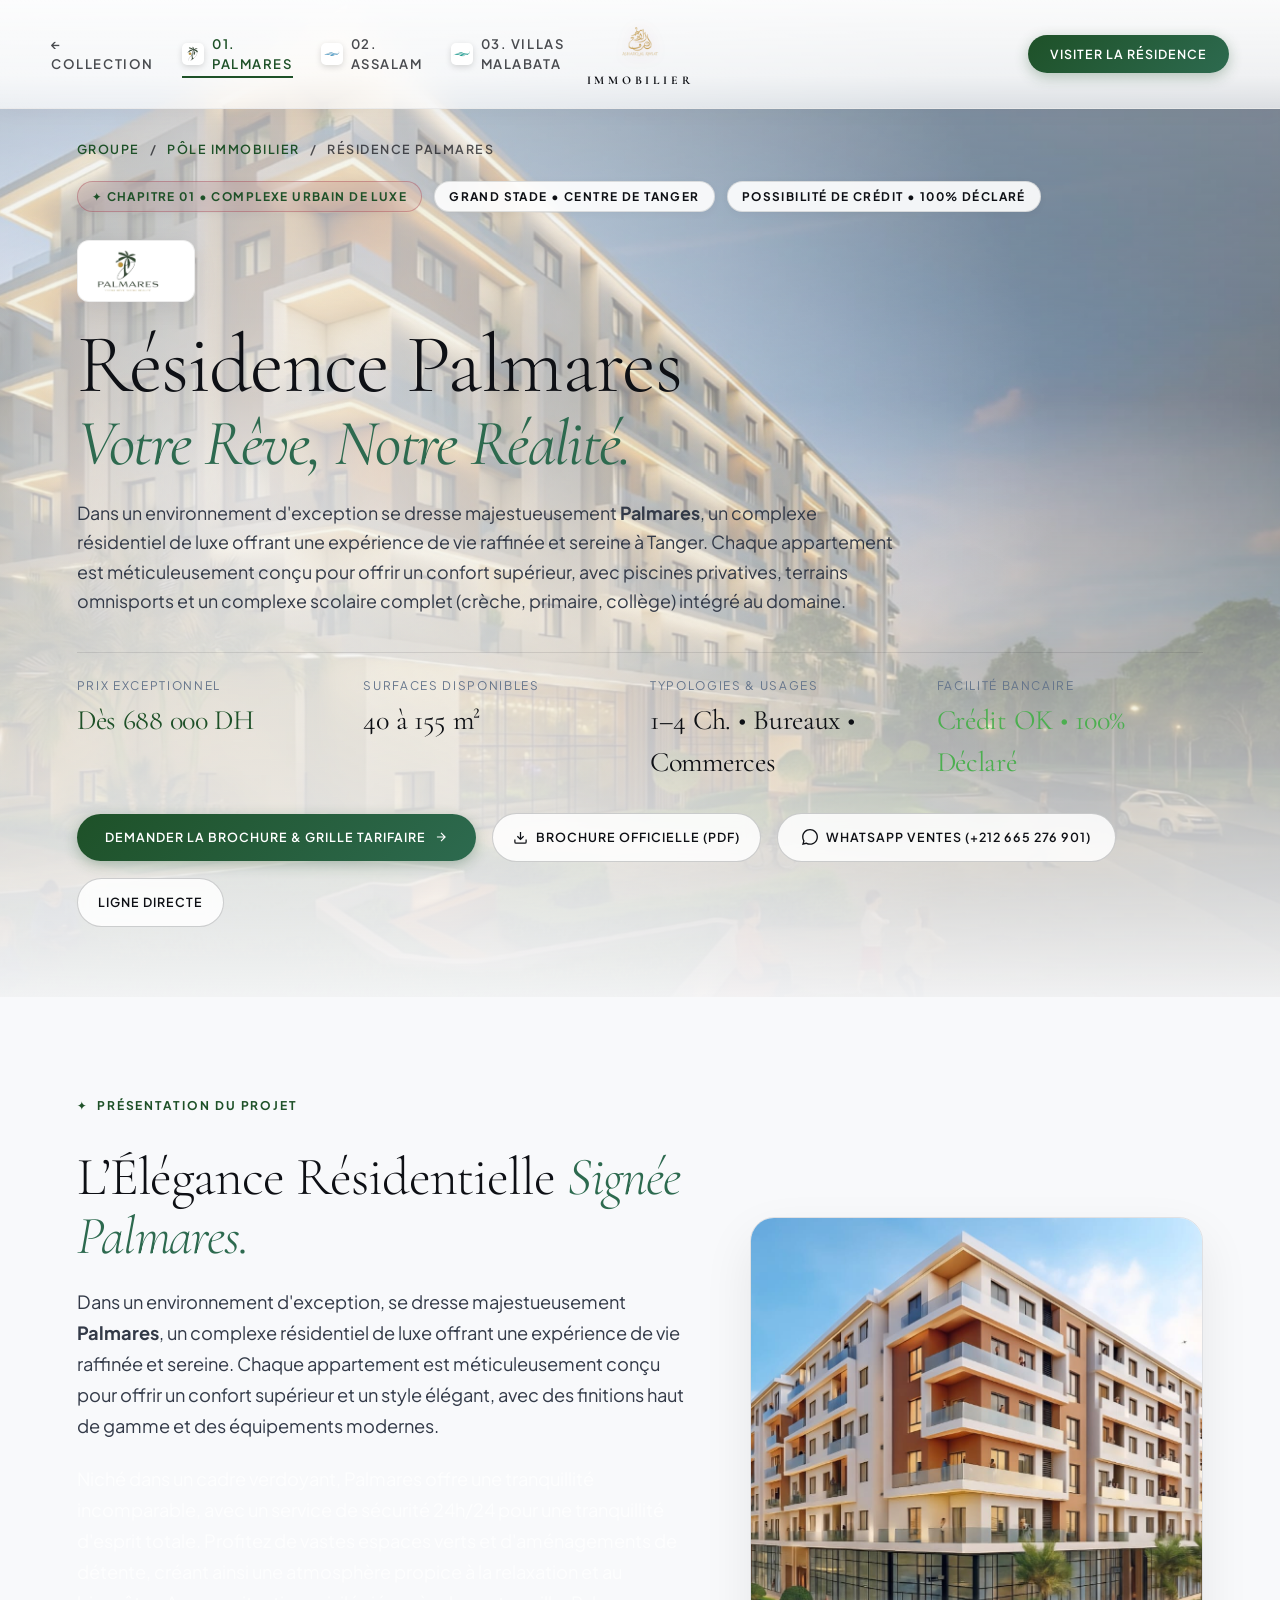
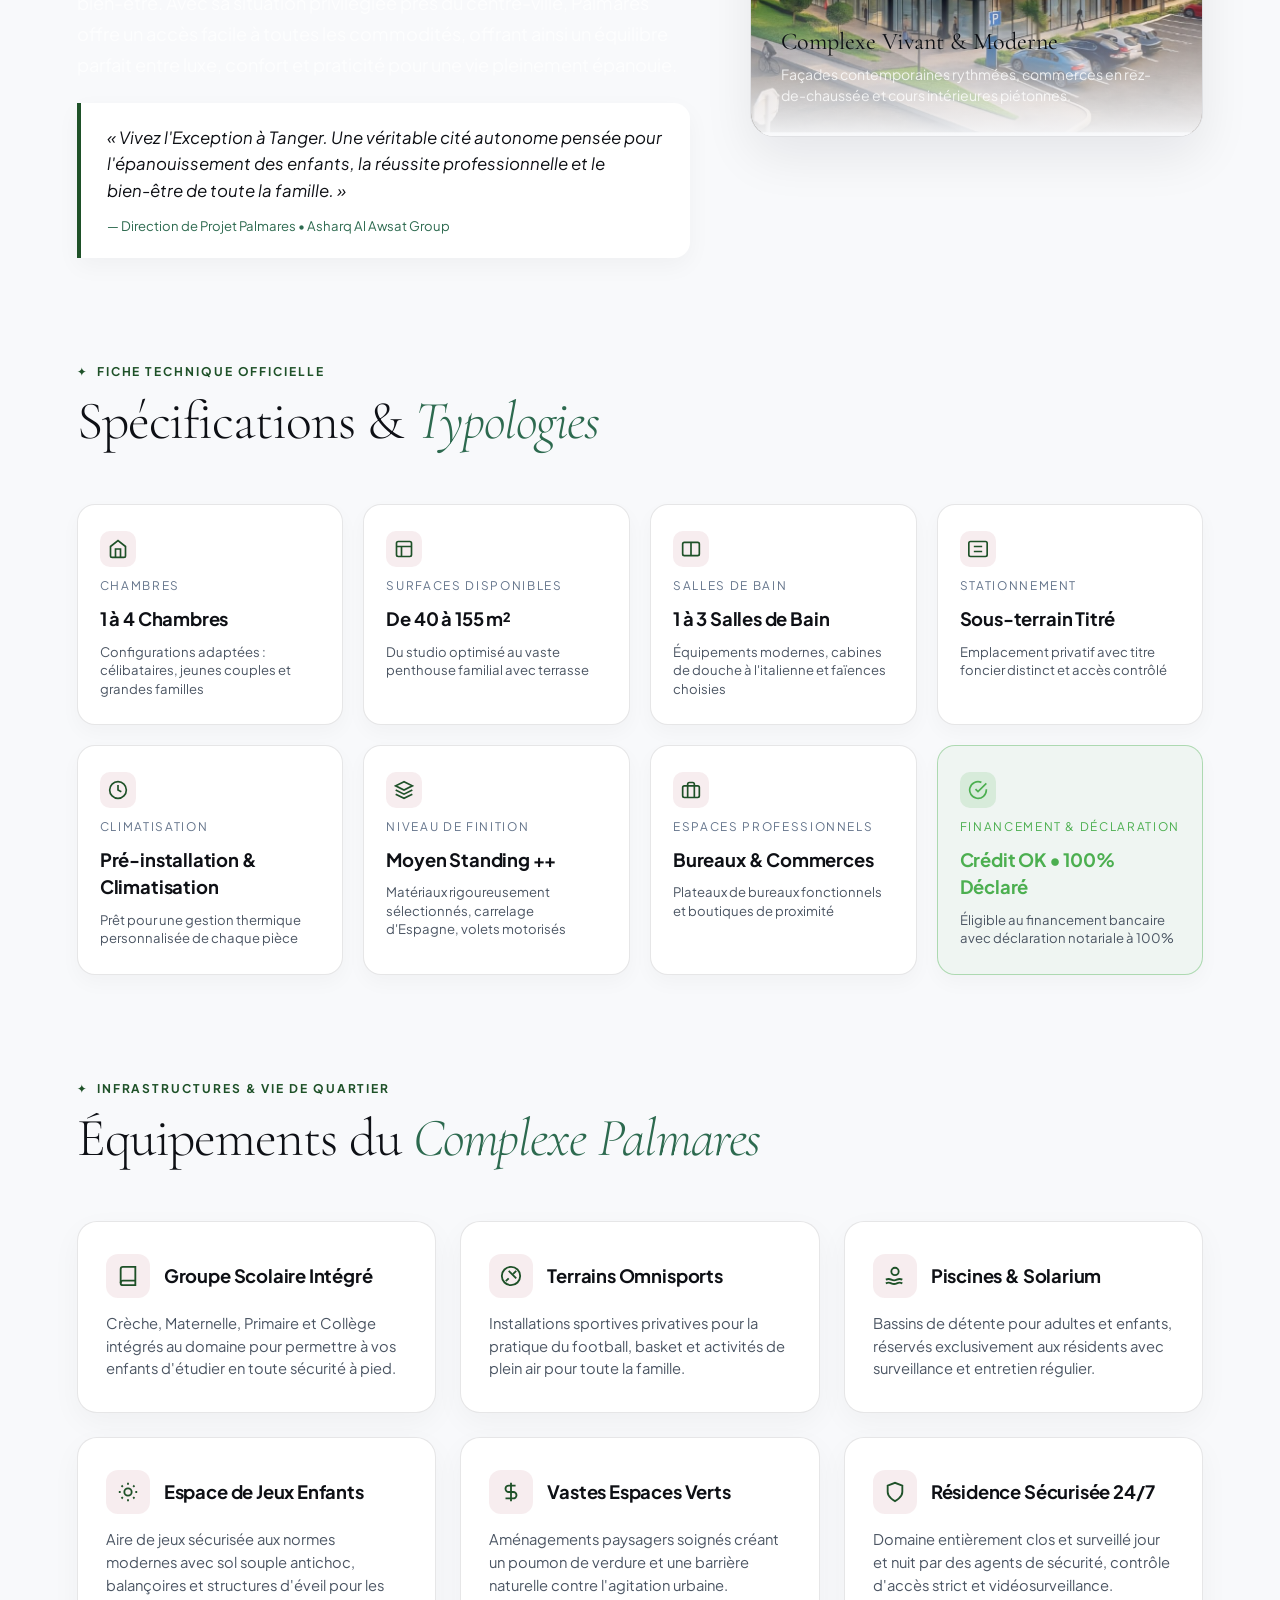
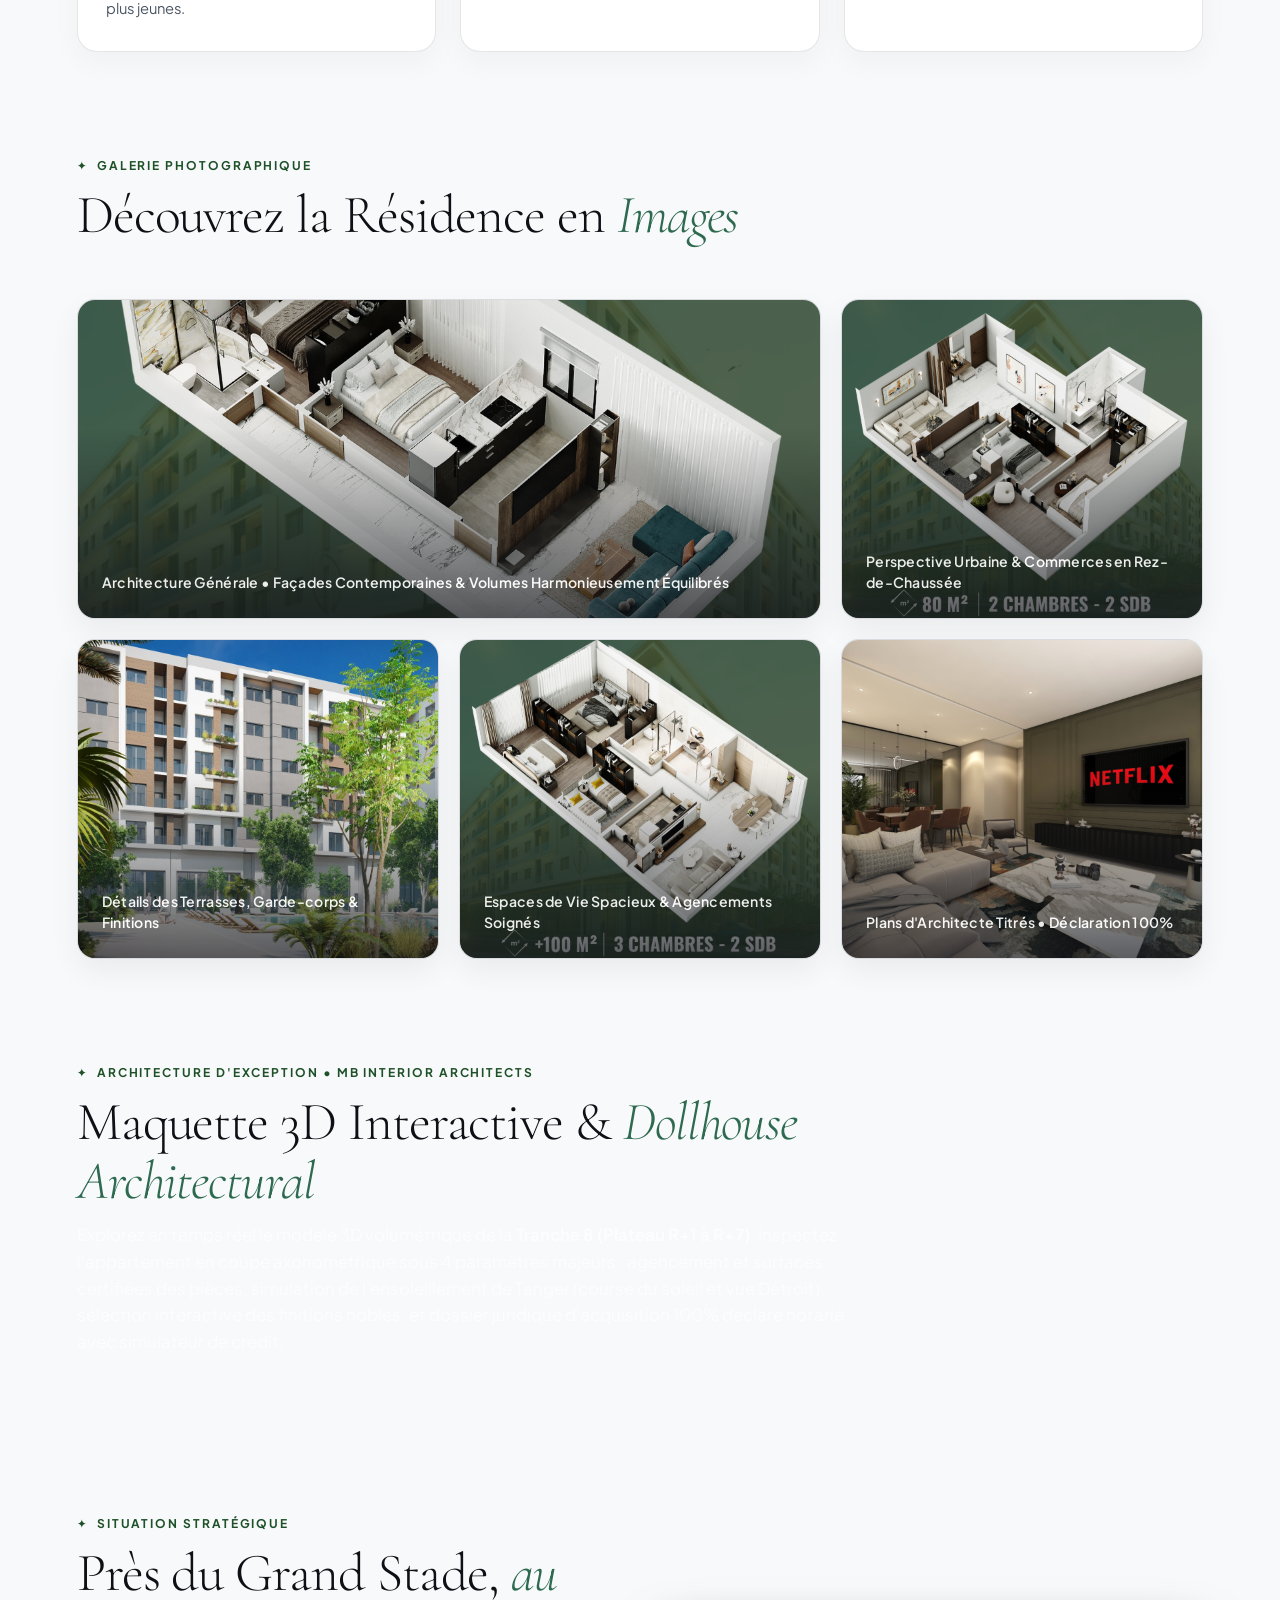
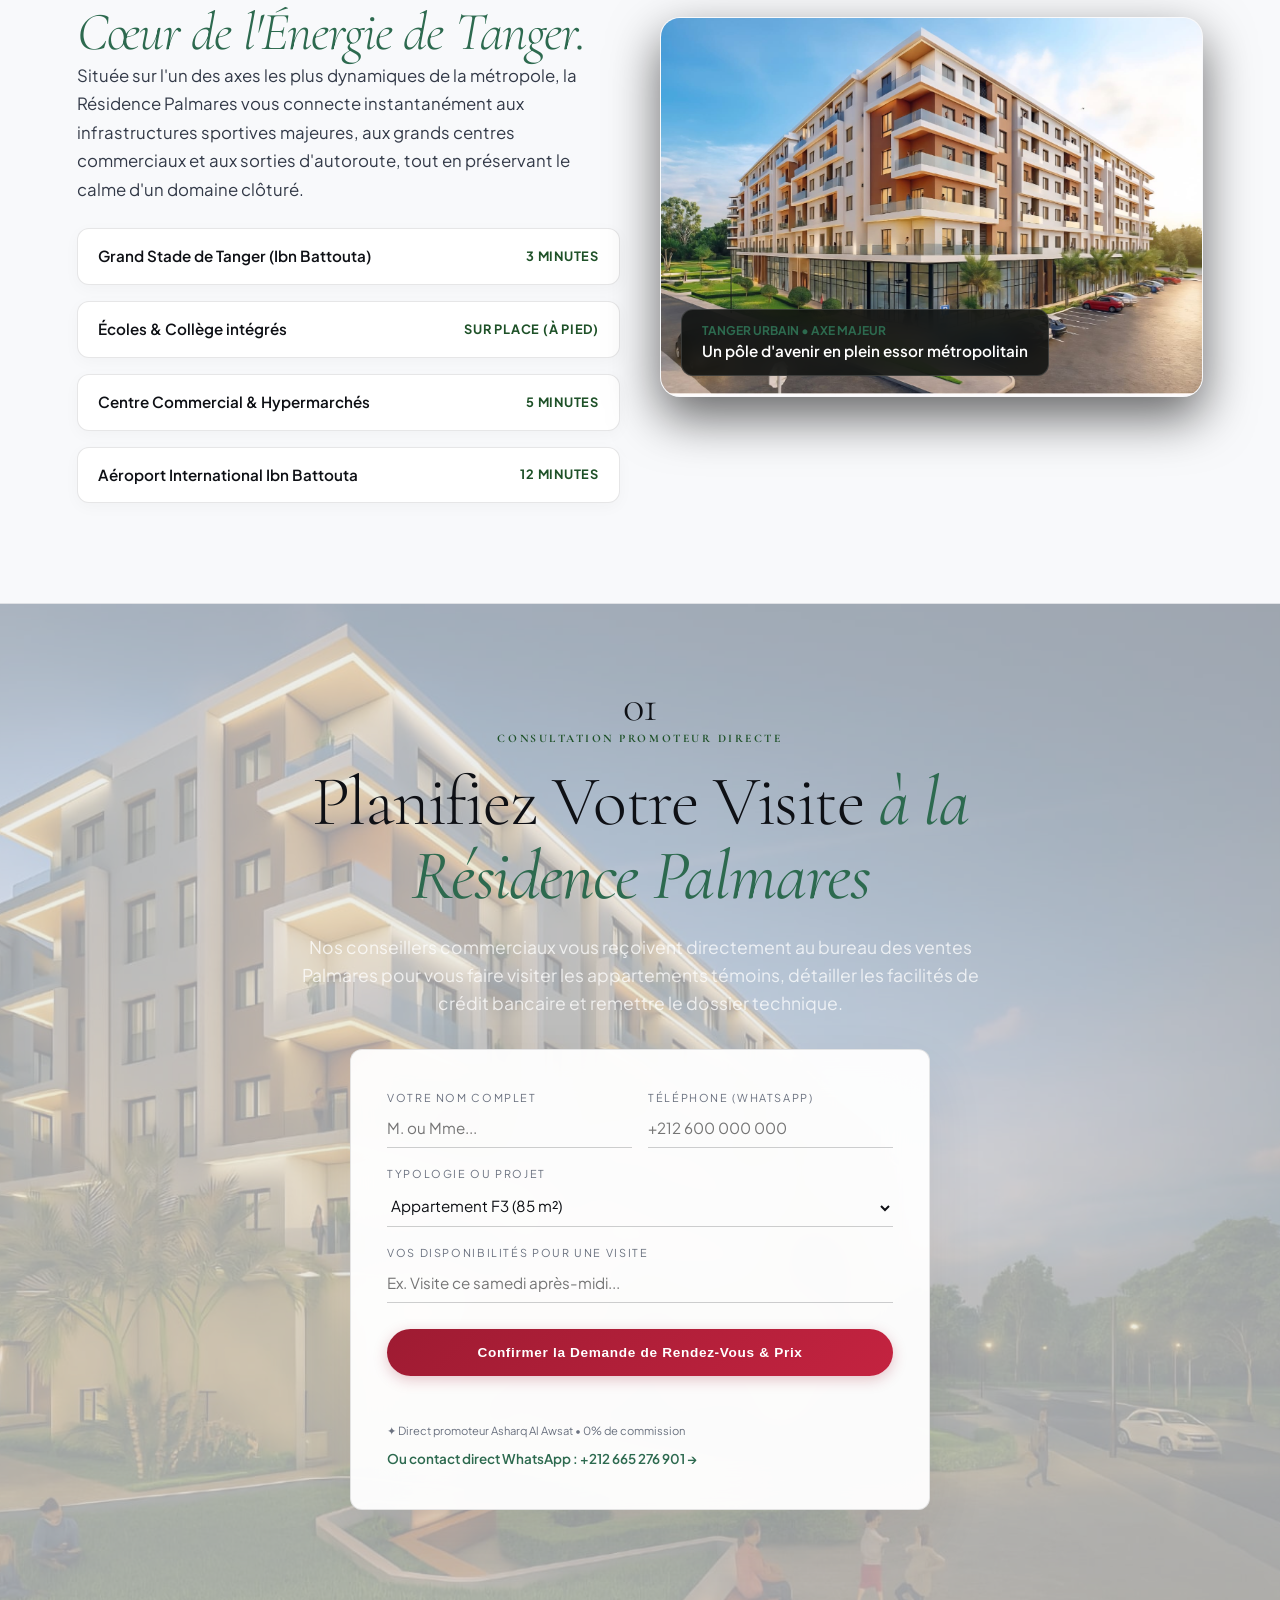
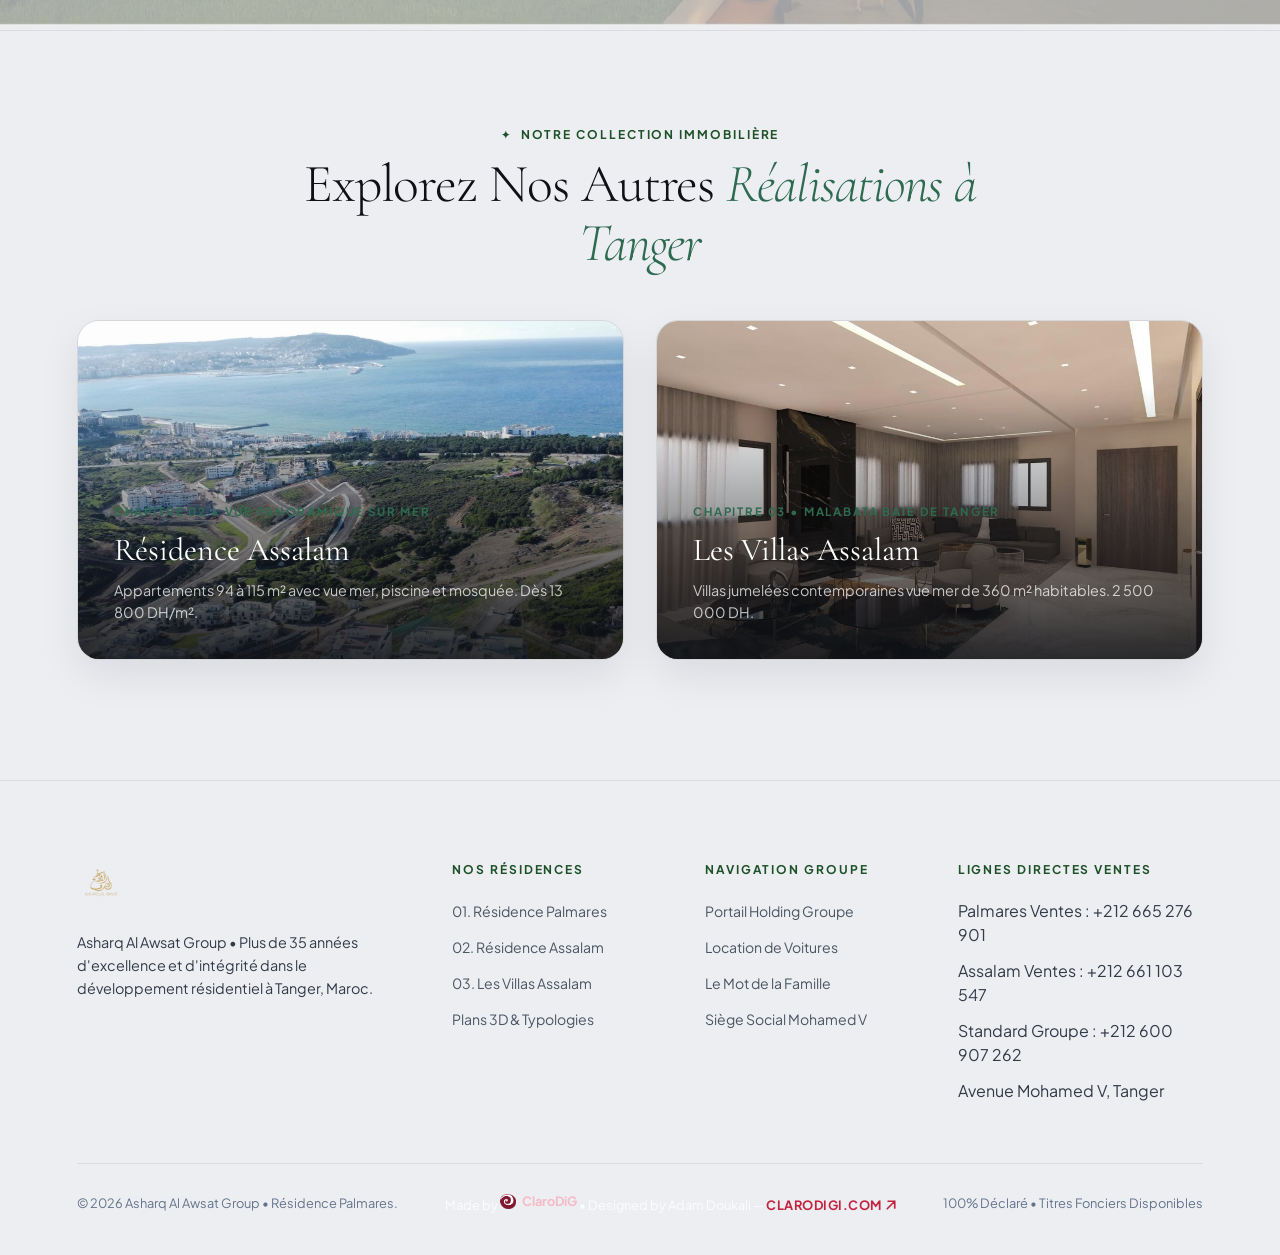
==== commit 11902c9e: "feat(design): align project sections and pages with official logo color identities" ====
--- a/palmares.html
+++ b/palmares.html
@@ -15,12 +15,12 @@
   <!-- Stylesheets -->
   <link rel="stylesheet" href="styles/loam.css">
   <link rel="stylesheet" href="styles/project-details.css">
-  <link rel="stylesheet" href="styles/palmares-3d-explorer.css?v=apple3d_2">
+  <link rel="stylesheet" href="styles/palmares-3d-explorer.css?v=brochure_3d_3">
 
   <!-- Smooth Scrolling -->
   <script src="https://cdn.jsdelivr.net/npm/lenis@1.1.18/dist/lenis.min.js"></script>
 </head>
-<body>
+<body data-project="palmares">
 
   <!-- ==========================================================================
        Master Site Header (Loam House Style)
@@ -43,7 +43,7 @@
     </nav>
 
     <a href="real-estate.html" class="loam-logo-lockup" aria-label="Asharq Al Awsat Group Immobilier">
-      <img src="assets/logo_dark.png" alt="Asharq Al Awsat Group">
+      <img src="assets/logo_gold.png" alt="Asharq Al Awsat Group">
       <span>IMMOBILIER</span>
     </a>
 
@@ -571,7 +571,7 @@
   <footer class="loam-footer">
     <div class="loam-footer-grid">
       <div class="loam-footer-col">
-        <img src="assets/logo_dark.png" alt="Asharq Al Awsat Group" style="height: 48px; margin-bottom: 16px;">
+        <img src="assets/logo_gold.png" alt="Asharq Al Awsat Group" style="height: 48px; margin-bottom: 16px;">
         <p style="font-size: 0.9rem; line-height: 1.6; max-width: 340px;">
           Asharq Al Awsat Group • Plus de 35 années d'excellence et d'intégrité dans le développement résidentiel à Tanger, Maroc.
         </p>
@@ -674,6 +674,6 @@
   <!-- Three.js WebGL 3D Engine -->
   <script src="https://cdnjs.cloudflare.com/ajax/libs/three.js/r128/three.min.js"></script>
   <!-- Palmares 3D Architectural Master Explorer Script -->
-  <script src="js/palmares-3d-explorer.js?v=apple3d_2"></script>
+  <script src="js/palmares-3d-explorer.js?v=brochure_3d_3"></script>
 </body>
 </html>
--- a/styles/loam.css
+++ b/styles/loam.css
@@ -4,13 +4,13 @@
 @import url('https://fonts.googleapis.com/css2?family=Cormorant+Garamond:ital,wght@0,300;0,400;0,500;0,600;1,300;1,400;1,600&family=Plus+Jakarta+Sans:wght@300;400;500;600;700&display=swap');
 
 :root {
-  --loam-bg: #141615;
-  --loam-ink: #0E100F;
-  --loam-chalk: #F6F5F2;
-  --loam-card: rgba(18, 22, 18, 0.92);
-  --loam-gold: #C5A059;
-  --loam-gold-light: #DFC282;
-  --loam-border: rgba(255, 255, 255, 0.22);
+  --loam-bg: #F8F9FB;
+  --loam-ink: #0E1015;
+  --loam-chalk: #0E1015;
+  --loam-card: rgba(255, 255, 255, 0.95);
+  --loam-gold: #9E1B32;
+  --loam-gold-light: #C42340;
+  --loam-border: rgba(14, 16, 21, 0.12);
   --font-serif: 'Cormorant Garamond', Georgia, serif;
   --font-sans: 'Plus Jakarta Sans', system-ui, -apple-system, sans-serif;
 }
@@ -59,10 +59,11 @@
   display: grid;
   grid-template-columns: 1fr auto 1fr;
   align-items: center;
-  background: linear-gradient(to bottom, rgba(14, 16, 15, 0.85) 0%, rgba(14, 16, 15, 0.4) 70%, transparent 100%);
+  background: linear-gradient(to bottom, rgba(255, 255, 255, 0.96) 0%, rgba(255, 255, 255, 0.88) 70%, rgba(255, 255, 255, 0.72) 100%);
   backdrop-filter: blur(16px);
   -webkit-backdrop-filter: blur(16px);
-  border-bottom: 1px solid rgba(255, 255, 255, 0.08);
+  border-bottom: 1px solid rgba(14, 16, 21, 0.08);
+  box-shadow: 0 4px 20px rgba(14, 16, 21, 0.03);
   transition: transform 0.4s ease, background 0.4s ease;
 }
 
@@ -78,10 +79,10 @@
   align-items: center;
   gap: 8px;
   font-size: 0.82rem;
-  font-weight: 500;
+  font-weight: 600;
   letter-spacing: 0.12em;
   text-transform: uppercase;
-  color: rgba(255, 255, 255, 0.75);
+  color: rgba(14, 16, 21, 0.75);
   text-decoration: none;
   transition: color 0.25s ease;
   position: relative;
@@ -98,7 +99,7 @@
   align-items: center;
   justify-content: center;
   padding: 2.5px;
-  box-shadow: 0 2px 6px rgba(0, 0, 0, 0.35);
+  box-shadow: 0 2px 6px rgba(0, 0, 0, 0.15);
   transition: transform 0.25s ease;
 }
 
@@ -113,7 +114,7 @@
 }
 
 .loam-nav-link:hover, .loam-nav-link.active {
-  color: #fff;
+  color: var(--loam-gold);
 }
 
 .loam-nav-link.active::after {
@@ -122,7 +123,7 @@
   bottom: 0;
   left: 0;
   width: 100%;
-  height: 1.5px;
+  height: 2px;
   background: var(--loam-gold);
 }
 
@@ -143,14 +144,16 @@
   height: 52px;
   width: auto;
   object-fit: contain;
+  filter: drop-shadow(0 2px 8px rgba(158, 27, 50, 0.18));
 }
 
 .loam-logo-lockup span {
   font-family: var(--font-serif);
-  font-size: 0.72rem;
+  font-size: 0.74rem;
+  font-weight: 700;
   letter-spacing: 0.32em;
   text-transform: uppercase;
-  color: var(--loam-chalk);
+  color: #0E1015;
   margin-top: 2px;
 }
 
@@ -168,9 +171,9 @@
   gap: 8px;
   padding: 10px 20px;
   border-radius: 9999px;
-  border: 1px solid rgba(255, 255, 255, 0.3);
-  background: rgba(255, 255, 255, 0.05);
-  color: #fff;
+  border: 1px solid rgba(14, 16, 21, 0.2);
+  background: rgba(255, 255, 255, 0.85);
+  color: #0E1015;
   font-size: 0.78rem;
   font-weight: 600;
   letter-spacing: 0.08em;
@@ -182,9 +185,9 @@
 }
 
 .loam-btn-outline:hover {
-  background: #fff;
-  color: var(--loam-ink);
-  border-color: #fff;
+  background: #0E1015;
+  color: #FFFFFF;
+  border-color: #0E1015;
   transform: translateY(-1px);
 }
 
@@ -194,20 +197,22 @@
   gap: 8px;
   padding: 10px 22px;
   border-radius: 9999px;
-  background: #fff;
-  color: var(--loam-ink);
+  background: linear-gradient(135deg, #9E1B32 0%, #C42340 100%);
+  color: #FFFFFF;
   font-size: 0.78rem;
   font-weight: 600;
   letter-spacing: 0.08em;
   text-transform: uppercase;
   text-decoration: none;
+  box-shadow: 0 4px 14px rgba(158, 27, 50, 0.25);
   transition: all 0.3s ease;
   cursor: pointer;
 }
 
 .loam-btn-primary:hover {
-  background: var(--loam-gold-light);
+  background: linear-gradient(135deg, #7D1528 0%, #9E1B32 100%);
   transform: translateY(-1px);
+  box-shadow: 0 6px 18px rgba(158, 27, 50, 0.35);
 }
 
 /* ==========================================================================
@@ -240,7 +245,7 @@
   width: 100%;
   height: 100%;
   object-fit: cover;
-  filter: brightness(0.85);
+  filter: brightness(0.95);
   will-change: transform;
 }
 
@@ -251,9 +256,9 @@
   z-index: 2;
   background: repeating-linear-gradient(
     to bottom,
-    rgba(0, 0, 0, 0) 0px,
-    rgba(0, 0, 0, 0) 2px,
-    rgba(0, 0, 0, 0.12) 3px
+    rgba(255, 255, 255, 0) 0px,
+    rgba(255, 255, 255, 0) 2px,
+    rgba(14, 16, 21, 0.03) 3px
   );
   pointer-events: none;
 }
@@ -262,8 +267,8 @@
   position: absolute;
   inset: 0;
   z-index: 3;
-  background: radial-gradient(circle at 20% 50%, rgba(14, 16, 15, 0.4) 0%, rgba(14, 16, 15, 0.85) 100%),
-              linear-gradient(to top, rgba(14, 16, 15, 0.9) 0%, transparent 60%);
+  background: radial-gradient(circle at 20% 50%, rgba(248, 249, 251, 0.94) 0%, rgba(248, 249, 251, 0.78) 55%, rgba(248, 249, 251, 0.35) 100%),
+              linear-gradient(to top, rgba(248, 249, 251, 0.98) 0%, transparent 60%);
 }
 
 .loam-hero-copy {
@@ -279,7 +284,8 @@
   font-size: 0.82rem;
   letter-spacing: 0.18em;
   text-transform: uppercase;
-  color: rgba(255, 255, 255, 0.7);
+  color: var(--loam-gold);
+  font-weight: 700;
 }
 
 .loam-hero-title {
@@ -288,8 +294,8 @@
   font-weight: 300;
   line-height: 0.98;
   letter-spacing: -0.02em;
-  color: #fff;
-  text-shadow: 0 4px 24px rgba(0, 0, 0, 0.5);
+  color: #0E1015;
+  text-shadow: none;
 }
 
 .loam-hero-title em {
@@ -302,12 +308,12 @@
 .loam-hero-bottom {
   margin-top: 16px;
   font-size: 1.1rem;
-  color: rgba(255, 255, 255, 0.85);
+  color: #333A48;
   line-height: 1.5;
 }
 
 .loam-hero-bottom strong {
-  color: #fff;
+  color: #0E1015;
 }
 
 /* Floating Inquiry Card (Right Side, Same as Loam House) */
@@ -315,9 +321,9 @@
   position: relative;
   z-index: 4;
   background: var(--loam-card);
-  border: 1px solid rgba(255, 255, 255, 0.14);
-  box-shadow: 0 28px 80px rgba(0, 0, 0, 0.6);
-  border-radius: 4px;
+  border: 1px solid rgba(14, 16, 21, 0.1);
+  box-shadow: 0 24px 60px rgba(14, 16, 21, 0.08);
+  border-radius: 12px;
   padding: 38px 36px 32px;
   max-width: 440px;
   margin-left: auto;
@@ -330,13 +336,22 @@
   letter-spacing: 0.18em;
   text-transform: uppercase;
   color: var(--loam-gold);
-  font-weight: 600;
+  font-weight: 700;
   margin-bottom: 8px;
+}
+
+.loam-hero-card h2 {
+  font-family: var(--font-serif);
+  font-size: 1.8rem;
+  font-weight: 500;
+  color: #0E1015 !important;
+  margin-bottom: 8px;
+  line-height: 1.25;
 }
 
 .card-intro {
   font-size: 0.95rem;
-  color: rgba(255, 255, 255, 0.8);
+  color: #4B5563;
   margin-bottom: 24px;
   line-height: 1.45;
 }
@@ -357,7 +372,7 @@
   font-size: 0.68rem;
   letter-spacing: 0.15em;
   text-transform: uppercase;
-  color: rgba(255, 255, 255, 0.5);
+  color: #6B7280;
   margin-bottom: 6px;
 }
 
@@ -365,8 +380,8 @@
   width: 100%;
   background: transparent;
   border: none;
-  border-bottom: 1px solid rgba(255, 255, 255, 0.25);
-  color: #fff;
+  border-bottom: 1px solid rgba(14, 16, 21, 0.2);
+  color: #0E1015;
   padding: 6px 0 10px;
   font-family: inherit;
   font-size: 0.95rem;
@@ -375,14 +390,19 @@
 }
 
 .card-field input:focus, .card-field select:focus {
-  border-color: #fff;
+  border-color: var(--loam-gold);
+}
+
+.card-field select option {
+  background-color: #FFFFFF;
+  color: #0E1015;
 }
 
 .card-btn-submit {
   width: 100%;
   padding: 14px;
-  background: #fff;
-  color: var(--loam-ink);
+  background: linear-gradient(135deg, #9E1B32 0%, #C42340 100%);
+  color: #FFFFFF;
   border: none;
   border-radius: 9999px;
   font-size: 0.85rem;
@@ -390,17 +410,19 @@
   letter-spacing: 0.05em;
   cursor: pointer;
   margin-top: 8px;
-  transition: background 0.25s, transform 0.2s;
+  box-shadow: 0 4px 14px rgba(158, 27, 50, 0.25);
+  transition: all 0.25s ease;
 }
 
 .card-btn-submit:hover {
-  background: var(--loam-gold-light);
+  background: linear-gradient(135deg, #7D1528 0%, #9E1B32 100%);
   transform: translateY(-1px);
+  box-shadow: 0 6px 18px rgba(158, 27, 50, 0.35);
 }
 
 .card-trust {
   font-size: 0.7rem;
-  color: rgba(255, 255, 255, 0.45);
+  color: #6B7280;
   text-align: center;
   margin-top: 14px;
   display: block;
@@ -446,21 +468,21 @@
   transform: scale(1);
 }
 
-/* Clean dark shade only on the text side, NO white overlays */
+/* Clean luminous shade */
 .loam-chapter-shade {
   position: absolute;
   inset: 0;
   z-index: 2;
   background: linear-gradient(
     to right,
-    rgba(14, 16, 15, 0.88) 0%,
-    rgba(14, 16, 15, 0.5) 45%,
-    rgba(14, 16, 15, 0.1) 75%,
+    rgba(248, 249, 251, 0.96) 0%,
+    rgba(248, 249, 251, 0.9) 45%,
+    rgba(248, 249, 251, 0.45) 75%,
     transparent 100%
   ),
   linear-gradient(
     to top,
-    rgba(14, 16, 15, 0.75) 0%,
+    rgba(248, 249, 251, 0.92) 0%,
     transparent 40%
   );
   pointer-events: none;
@@ -481,7 +503,7 @@
   font-size: clamp(2rem, 3.5vw, 3.2rem);
   font-weight: 300;
   line-height: 1;
-  color: rgba(255, 255, 255, 0.85);
+  color: #0E1015;
   letter-spacing: -0.02em;
 }
 
@@ -490,7 +512,7 @@
   letter-spacing: 0.22em;
   text-transform: uppercase;
   color: var(--loam-gold);
-  font-weight: 600;
+  font-weight: 700;
   margin-top: 4px;
   display: block;
 }
@@ -503,15 +525,15 @@
   background: #FFFFFF;
   padding: 8px 18px;
   border-radius: 12px;
-  box-shadow: 0 10px 30px rgba(0, 0, 0, 0.45);
-  border: 1px solid rgba(255, 255, 255, 0.5);
+  box-shadow: 0 8px 24px rgba(14, 16, 21, 0.08);
+  border: 1px solid rgba(14, 16, 21, 0.08);
   margin: 6px 0 8px;
   transition: transform 0.35s cubic-bezier(0.16, 1, 0.3, 1), box-shadow 0.35s ease;
 }
 
 .loam-project-brand-badge:hover {
   transform: translateY(-2px);
-  box-shadow: 0 14px 38px rgba(0, 0, 0, 0.6);
+  box-shadow: 0 12px 30px rgba(14, 16, 21, 0.12);
 }
 
 .loam-project-brand-logo {
@@ -529,7 +551,8 @@
   background: #FFFFFF;
   padding: 6px 14px;
   border-radius: 10px;
-  box-shadow: 0 6px 20px rgba(0, 0, 0, 0.35);
+  box-shadow: 0 4px 14px rgba(14, 16, 21, 0.08);
+  border: 1px solid rgba(14, 16, 21, 0.08);
   flex-shrink: 0;
 }
 
@@ -553,7 +576,7 @@
   padding: 2.5px;
   margin-right: 8px;
   vertical-align: middle;
-  box-shadow: 0 2px 5px rgba(0, 0, 0, 0.3);
+  box-shadow: 0 2px 5px rgba(0, 0, 0, 0.15);
 }
 
 .plan-tab-badge img {
@@ -568,8 +591,8 @@
   font-weight: 300;
   line-height: 1.05;
   letter-spacing: -0.02em;
-  color: #fff;
-  text-shadow: 0 4px 20px rgba(0, 0, 0, 0.6);
+  color: #0E1015;
+  text-shadow: none;
 }
 
 .loam-chapter-title em {
@@ -580,9 +603,9 @@
 
 .loam-chapter-lede {
   font-size: 1.15rem;
-  color: rgba(255, 255, 255, 0.85);
+  color: #333A48;
   line-height: 1.6;
-  text-shadow: 0 2px 10px rgba(0, 0, 0, 0.5);
+  text-shadow: none;
 }
 
 /* Bottom Figures Bar (Matches Loam House .figs) */
@@ -609,14 +632,14 @@
   font-size: clamp(2rem, 3.2vw, 2.8rem);
   font-weight: 400;
   line-height: 1;
-  color: #fff;
+  color: #0E1015;
 }
 
 .loam-fig span {
   font-size: 0.72rem;
   letter-spacing: 0.12em;
   text-transform: uppercase;
-  color: rgba(255, 255, 255, 0.65);
+  color: #64748B;
   margin-top: 6px;
 }
 
@@ -624,6 +647,210 @@
   display: flex;
   gap: 16px;
   margin-top: 12px;
+}
+
+/* ==========================================================================
+   Project Identity Theming (Palmares Green, Assalam Blue, Villas Turquoise/Teal)
+   Faithfully matched to each project's official logo color palette
+   ========================================================================== */
+
+/* --------------------------------------------------------------------------
+   01. PALMARES (Palm Leaf & Forest Emerald Green #1E5128 / #2D6A4F)
+   -------------------------------------------------------------------------- */
+.loam-chapter-palmares {
+  --ch-accent: #1E5128;
+  --ch-accent-light: #2D6A4F;
+  --ch-accent-dark: #153E26;
+  --ch-glow: rgba(30, 81, 40, 0.28);
+}
+
+.loam-chapter-palmares .loam-chapter-shade {
+  background: 
+    radial-gradient(ellipse 70% 60% at 16% 48%, rgba(30, 81, 40, 0.12) 0%, rgba(45, 106, 79, 0.03) 55%, transparent 75%),
+    linear-gradient(to right, rgba(248, 249, 251, 0.96) 0%, rgba(248, 249, 251, 0.90) 45%, rgba(248, 249, 251, 0.45) 75%, transparent 100%),
+    linear-gradient(to top, rgba(248, 249, 251, 0.92) 0%, transparent 40%) !important;
+}
+
+.loam-chapter-palmares .section-tagline,
+.loam-chapter-palmares .loam-eyebrow,
+.loam-chapter-palmares .loam-chapter-title em {
+  color: #1E5128 !important;
+}
+
+.loam-chapter-palmares .loam-project-brand-badge {
+  border-color: rgba(30, 81, 40, 0.22);
+  box-shadow: 0 8px 24px rgba(30, 81, 40, 0.08);
+}
+
+.loam-chapter-palmares .loam-figs {
+  border-top-color: rgba(30, 81, 40, 0.2);
+}
+
+.loam-chapter-palmares .loam-btn-primary {
+  background: linear-gradient(135deg, #1E5128 0%, #2D6A4F 100%) !important;
+  box-shadow: 0 4px 16px rgba(30, 81, 40, 0.3) !important;
+}
+
+.loam-chapter-palmares .loam-btn-primary:hover {
+  background: linear-gradient(135deg, #153E26 0%, #1E5128 100%) !important;
+  box-shadow: 0 6px 20px rgba(30, 81, 40, 0.4) !important;
+}
+
+.loam-chapter-palmares .loam-btn-outline:hover {
+  border-color: #1E5128 !important;
+  color: #1E5128 !important;
+  background: rgba(30, 81, 40, 0.05) !important;
+}
+
+/* Nav Link Palmares */
+.loam-nav-palmares:hover,
+.loam-nav-palmares.active {
+  color: #1E5128 !important;
+}
+.loam-nav-palmares::after {
+  background: #1E5128 !important;
+}
+
+/* --------------------------------------------------------------------------
+   02. ASSALAM (Ocean Mediterranean Sapphire Blue #12488B / #1A69BD)
+   -------------------------------------------------------------------------- */
+.loam-chapter-assalam {
+  --ch-accent: #12488B;
+  --ch-accent-light: #1A69BD;
+  --ch-accent-dark: #0C366B;
+  --ch-glow: rgba(18, 72, 139, 0.28);
+}
+
+.loam-chapter-assalam .loam-chapter-shade {
+  background: 
+    radial-gradient(ellipse 70% 60% at 16% 48%, rgba(18, 72, 139, 0.12) 0%, rgba(26, 105, 189, 0.03) 55%, transparent 75%),
+    linear-gradient(to right, rgba(248, 249, 251, 0.96) 0%, rgba(248, 249, 251, 0.90) 45%, rgba(248, 249, 251, 0.45) 75%, transparent 100%),
+    linear-gradient(to top, rgba(248, 249, 251, 0.92) 0%, transparent 40%) !important;
+}
+
+.loam-chapter-assalam .section-tagline,
+.loam-chapter-assalam .loam-eyebrow,
+.loam-chapter-assalam .loam-chapter-title em {
+  color: #12488B !important;
+}
+
+.loam-chapter-assalam .loam-project-brand-badge {
+  border-color: rgba(18, 72, 139, 0.22);
+  box-shadow: 0 8px 24px rgba(18, 72, 139, 0.08);
+}
+
+.loam-chapter-assalam .loam-figs {
+  border-top-color: rgba(18, 72, 139, 0.2);
+}
+
+.loam-chapter-assalam .loam-btn-primary {
+  background: linear-gradient(135deg, #12488B 0%, #1A69BD 100%) !important;
+  box-shadow: 0 4px 16px rgba(18, 72, 139, 0.3) !important;
+}
+
+.loam-chapter-assalam .loam-btn-primary:hover {
+  background: linear-gradient(135deg, #0C366B 0%, #12488B 100%) !important;
+  box-shadow: 0 6px 20px rgba(18, 72, 139, 0.4) !important;
+}
+
+.loam-chapter-assalam .loam-btn-outline:hover {
+  border-color: #12488B !important;
+  color: #12488B !important;
+  background: rgba(18, 72, 139, 0.05) !important;
+}
+
+/* Nav Link Assalam */
+.loam-nav-assalam:hover,
+.loam-nav-assalam.active {
+  color: #12488B !important;
+}
+.loam-nav-assalam::after {
+  background: #12488B !important;
+}
+
+/* --------------------------------------------------------------------------
+   03. LES VILLAS ASSALAM (Malabata Turquoise / Teal / Seafoam #0F766E / #14B8A6)
+   -------------------------------------------------------------------------- */
+.loam-chapter-villas {
+  --ch-accent: #0F766E;
+  --ch-accent-light: #14B8A6;
+  --ch-accent-dark: #0A504B;
+  --ch-glow: rgba(15, 118, 110, 0.28);
+}
+
+.loam-chapter-villas .loam-chapter-shade {
+  background: 
+    radial-gradient(ellipse 70% 60% at 16% 48%, rgba(15, 118, 110, 0.12) 0%, rgba(20, 184, 166, 0.03) 55%, transparent 75%),
+    linear-gradient(to right, rgba(248, 249, 251, 0.96) 0%, rgba(248, 249, 251, 0.90) 45%, rgba(248, 249, 251, 0.45) 75%, transparent 100%),
+    linear-gradient(to top, rgba(248, 249, 251, 0.92) 0%, transparent 40%) !important;
+}
+
+.loam-chapter-villas .section-tagline,
+.loam-chapter-villas .loam-eyebrow,
+.loam-chapter-villas .loam-chapter-title em {
+  color: #0F766E !important;
+}
+
+.loam-chapter-villas .loam-project-brand-badge {
+  border-color: rgba(15, 118, 110, 0.22);
+  box-shadow: 0 8px 24px rgba(15, 118, 110, 0.08);
+}
+
+.loam-chapter-villas .loam-figs {
+  border-top-color: rgba(15, 118, 110, 0.2);
+}
+
+.loam-chapter-villas .loam-btn-primary {
+  background: linear-gradient(135deg, #0F766E 0%, #14B8A6 100%) !important;
+  box-shadow: 0 4px 16px rgba(15, 118, 110, 0.3) !important;
+}
+
+.loam-chapter-villas .loam-btn-primary:hover {
+  background: linear-gradient(135deg, #0A504B 0%, #0F766E 100%) !important;
+  box-shadow: 0 6px 20px rgba(15, 118, 110, 0.4) !important;
+}
+
+.loam-chapter-villas .loam-btn-outline:hover {
+  border-color: #0F766E !important;
+  color: #0F766E !important;
+  background: rgba(15, 118, 110, 0.05) !important;
+}
+
+/* Nav Link Villas */
+.loam-nav-villas:hover,
+.loam-nav-villas.active {
+  color: #0F766E !important;
+}
+.loam-nav-villas::after {
+  background: #0F766E !important;
+}
+
+/* Modal Drawer dynamic project themes */
+#project-modal[data-project="palmares"] #modal-loc,
+#project-modal[data-project="palmares"] #modal-price {
+  color: #1E5128 !important;
+}
+#project-modal[data-project="palmares"] .loam-btn-primary {
+  background: linear-gradient(135deg, #1E5128 0%, #2D6A4F 100%) !important;
+  box-shadow: 0 4px 14px rgba(30, 81, 40, 0.3) !important;
+}
+
+#project-modal[data-project="assalam"] #modal-loc,
+#project-modal[data-project="assalam"] #modal-price {
+  color: #12488B !important;
+}
+#project-modal[data-project="assalam"] .loam-btn-primary {
+  background: linear-gradient(135deg, #12488B 0%, #1A69BD 100%) !important;
+  box-shadow: 0 4px 14px rgba(18, 72, 139, 0.3) !important;
+}
+
+#project-modal[data-project="villas"] #modal-loc,
+#project-modal[data-project="villas"] #modal-price {
+  color: #0F766E !important;
+}
+#project-modal[data-project="villas"] .loam-btn-primary {
+  background: linear-gradient(135deg, #0F766E 0%, #14B8A6 100%) !important;
+  box-shadow: 0 4px 14px rgba(15, 118, 110, 0.3) !important;
 }
 
 /* ==========================================================================
@@ -639,9 +866,9 @@
 .loam-tag-btn {
   padding: 8px 18px;
   border-radius: 9999px;
-  border: 1px solid rgba(255, 255, 255, 0.25);
-  background: rgba(14, 16, 15, 0.5);
-  color: rgba(255, 255, 255, 0.8);
+  border: 1px solid rgba(14, 16, 21, 0.15);
+  background: rgba(255, 255, 255, 0.85);
+  color: #0E1015;
   font-size: 0.8rem;
   letter-spacing: 0.05em;
   cursor: pointer;
@@ -650,9 +877,9 @@
 }
 
 .loam-tag-btn.active, .loam-tag-btn:hover {
-  background: #fff;
-  color: var(--loam-ink);
-  border-color: #fff;
+  background: #9E1B32;
+  color: #FFFFFF;
+  border-color: #9E1B32;
 }
 
 /* ==========================================================================
@@ -697,8 +924,8 @@
   position: relative;
   min-height: 100vh;
   padding: 120px 6vw 80px;
-  background: #0E100F;
-  border-top: 1px solid rgba(255, 255, 255, 0.08);
+  background: #F8F9FB;
+  border-top: 1px solid rgba(14, 16, 21, 0.08);
   display: flex;
   flex-direction: column;
   justify-content: center;
@@ -726,27 +953,28 @@
 .loam-plan-tab {
   padding: 10px 22px;
   border-radius: 9999px;
-  border: 1px solid rgba(255, 255, 255, 0.2);
-  background: rgba(255, 255, 255, 0.04);
-  color: rgba(255, 255, 255, 0.75);
+  border: 1px solid rgba(14, 16, 21, 0.12);
+  background: rgba(255, 255, 255, 0.9);
+  color: #333A48;
   font-size: 0.82rem;
-  font-weight: 500;
+  font-weight: 600;
   letter-spacing: 0.04em;
   cursor: pointer;
   transition: all 0.25s ease;
 }
 
 .loam-plan-tab.active, .loam-plan-tab:hover {
-  background: #fff;
-  color: var(--loam-ink);
-  border-color: #fff;
+  background: #9E1B32;
+  color: #FFFFFF;
+  border-color: #9E1B32;
 }
 
 .loam-spec-card {
-  background: rgba(18, 22, 18, 0.95);
-  border: 1px solid rgba(255, 255, 255, 0.12);
-  border-radius: 4px;
+  background: #FFFFFF;
+  border: 1px solid rgba(14, 16, 21, 0.1);
+  border-radius: 12px;
   padding: 36px;
+  box-shadow: 0 16px 45px rgba(14, 16, 21, 0.06);
   backdrop-filter: blur(16px);
 }
 
@@ -754,13 +982,13 @@
   font-family: var(--font-serif);
   font-size: 2.2rem;
   font-weight: 300;
-  color: #fff;
+  color: #0E1015;
   margin-bottom: 10px;
 }
 
 .loam-spec-summary {
   font-size: 0.95rem;
-  color: rgba(255, 255, 255, 0.7);
+  color: #4B5563;
   line-height: 1.55;
   margin-bottom: 28px;
 }
@@ -771,41 +999,41 @@
   gap: 20px;
   margin-bottom: 32px;
   padding-bottom: 24px;
-  border-bottom: 1px solid rgba(255, 255, 255, 0.1);
+  border-bottom: 1px solid rgba(14, 16, 21, 0.08);
 }
 
 .loam-spec-item span {
   font-size: 0.7rem;
   letter-spacing: 0.12em;
   text-transform: uppercase;
-  color: rgba(255, 255, 255, 0.5);
+  color: #64748B;
   display: block;
   margin-bottom: 4px;
 }
 
 .loam-spec-item strong {
   font-size: 1.25rem;
-  color: #fff;
+  color: #0E1015;
   font-family: var(--font-serif);
 }
 
 .loam-spec-item strong.gold {
-  color: var(--loam-gold-light);
+  color: var(--loam-gold);
 }
 
 /* 3D Canvas Card Viewport */
 .loam-plan-viewer {
   position: relative;
-  background: radial-gradient(circle at center, #1b201d 0%, #0d0f0e 100%);
-  border: 1px solid rgba(255, 255, 255, 0.14);
-  border-radius: 4px;
+  background: linear-gradient(135deg, #FFFFFF 0%, #F1F3F7 100%);
+  border: 1px solid rgba(14, 16, 21, 0.1);
+  border-radius: 12px;
   padding: 32px;
   min-height: 520px;
   display: flex;
   flex-direction: column;
   justify-content: center;
   align-items: center;
-  box-shadow: 0 32px 80px rgba(0, 0, 0, 0.5);
+  box-shadow: 0 20px 50px rgba(14, 16, 21, 0.08);
   overflow: hidden;
 }
 
@@ -823,20 +1051,21 @@
   top: 24px;
   right: 24px;
   padding: 8px 18px;
-  background: rgba(14, 16, 15, 0.85);
+  background: rgba(255, 255, 255, 0.92);
   border: 1px solid var(--loam-gold);
   border-radius: 9999px;
   font-size: 0.72rem;
   font-weight: 600;
   letter-spacing: 0.12em;
   text-transform: uppercase;
-  color: var(--loam-gold-light);
+  color: var(--loam-gold);
   backdrop-filter: blur(8px);
+  box-shadow: 0 4px 12px rgba(158, 27, 50, 0.15);
 }
 
 .loam-plan-canvas-caption {
   font-size: 0.8rem;
-  color: rgba(255, 255, 255, 0.45);
+  color: #64748B;
   letter-spacing: 0.05em;
   margin-top: 14px;
   text-align: center;
@@ -852,8 +1081,8 @@
   align-items: center;
   justify-content: center;
   padding: 120px 6vw;
-  background: #0E100F;
-  border-top: 1px solid rgba(255, 255, 255, 0.08);
+  background: #F1F3F7;
+  border-top: 1px solid rgba(14, 16, 21, 0.08);
 }
 
 .loam-contact-bg {
@@ -866,7 +1095,7 @@
   width: 100%;
   height: 100%;
   object-fit: cover;
-  filter: brightness(0.35);
+  filter: brightness(0.9) opacity(0.35);
 }
 
 .loam-contact-container {
@@ -884,11 +1113,12 @@
 .loam-contact-form {
   width: 100%;
   max-width: 580px;
-  background: rgba(18, 22, 18, 0.94);
-  border: 1px solid rgba(255, 255, 255, 0.14);
+  background: rgba(255, 255, 255, 0.95);
+  border: 1px solid rgba(14, 16, 21, 0.1);
+  box-shadow: 0 24px 60px rgba(14, 16, 21, 0.08);
   backdrop-filter: blur(20px);
   padding: 40px 36px;
-  border-radius: 4px;
+  border-radius: 12px;
   text-align: left;
   display: flex;
   flex-direction: column;
@@ -903,7 +1133,7 @@
   position: fixed;
   inset: 0;
   z-index: 2000;
-  background: rgba(0, 0, 0, 0.8);
+  background: rgba(14, 16, 21, 0.6);
   backdrop-filter: blur(12px);
   -webkit-backdrop-filter: blur(12px);
   display: flex;
@@ -922,8 +1152,8 @@
   width: 100%;
   max-width: 640px;
   height: 100%;
-  background: #141615;
-  border-left: 1px solid rgba(255, 255, 255, 0.12);
+  background: #FFFFFF;
+  border-left: 1px solid rgba(14, 16, 21, 0.1);
   display: flex;
   flex-direction: column;
   overflow-y: auto;
@@ -942,13 +1172,13 @@
   align-items: flex-start;
   margin-bottom: 24px;
   padding-bottom: 20px;
-  border-bottom: 1px solid rgba(255, 255, 255, 0.1);
+  border-bottom: 1px solid rgba(14, 16, 21, 0.08);
 }
 
 .loam-modal-close {
-  background: rgba(255, 255, 255, 0.08);
+  background: rgba(14, 16, 21, 0.06);
   border: none;
-  color: #fff;
+  color: #0E1015;
   width: 36px;
   height: 36px;
   border-radius: 50%;
@@ -961,7 +1191,7 @@
 }
 
 .loam-modal-close:hover {
-  background: rgba(255, 255, 255, 0.2);
+  background: rgba(14, 16, 21, 0.12);
 }
 
 .loam-modal-body {
@@ -974,8 +1204,8 @@
   width: 100%;
   height: 260px;
   object-fit: cover;
-  border-radius: 4px;
-  border: 1px solid rgba(255, 255, 255, 0.1);
+  border-radius: 8px;
+  border: 1px solid rgba(14, 16, 21, 0.1);
 }
 
 .loam-modal-specs {
@@ -984,7 +1214,7 @@
 }
 
 .loam-modal-specs tr {
-  border-bottom: 1px solid rgba(255, 255, 255, 0.06);
+  border-bottom: 1px solid rgba(14, 16, 21, 0.06);
 }
 
 .loam-modal-specs td {
@@ -993,22 +1223,22 @@
 }
 
 .loam-modal-specs td:first-child {
-  color: rgba(255, 255, 255, 0.5);
+  color: #64748B;
   font-weight: 500;
 }
 
 .loam-modal-specs td:last-child {
-  color: #fff;
+  color: #0E1015;
   text-align: right;
   font-weight: 600;
 }
 
 /* Master Footer */
 .loam-footer {
-  background: #0A0C0B;
-  border-top: 1px solid rgba(255, 255, 255, 0.08);
+  background: #ECEEF2;
+  border-top: 1px solid rgba(14, 16, 21, 0.08);
   padding: 80px 6vw 40px;
-  color: rgba(255, 255, 255, 0.7);
+  color: #333A48;
 }
 
 .loam-footer-grid {
@@ -1035,24 +1265,24 @@
 }
 
 .loam-footer-col a {
-  color: rgba(255, 255, 255, 0.65);
+  color: #4B5563;
   text-decoration: none;
   font-size: 0.88rem;
   transition: color 0.2s;
 }
 
 .loam-footer-col a:hover {
-  color: #fff;
+  color: #0E1015;
 }
 
 .loam-footer-bottom {
   padding-top: 28px;
-  border-top: 1px solid rgba(255, 255, 255, 0.06);
+  border-top: 1px solid rgba(14, 16, 21, 0.08);
   display: flex;
   justify-content: space-between;
   align-items: center;
   font-size: 0.8rem;
-  color: rgba(255, 255, 255, 0.4);
+  color: #64748B;
 }
 
 /* ==========================================================================
@@ -1074,7 +1304,8 @@
     align-items: center !important;
     padding: 12px 18px !important;
     height: auto !important;
-    background: rgba(14, 16, 15, 0.95) !important;
+    background: rgba(255, 255, 255, 0.96) !important;
+    border-bottom: 1px solid rgba(14, 16, 21, 0.08) !important;
   }
 
   .loam-logo-lockup {
--- a/styles/project-details.css
+++ b/styles/project-details.css
@@ -11,6 +11,69 @@
   --loam-burgundy: #800020;
 }
 
+/* ==========================================================================
+   Project Identity Theming (Palmares Green, Assalam Blue, Villas Turquoise/Teal)
+   ========================================================================== */
+body[data-project="palmares"],
+body.theme-palmares {
+  --loam-gold: #1E5128;
+  --loam-gold-light: #2D6A4F;
+  --loam-gold-glow: rgba(45, 106, 79, 0.40);
+  --loam-burgundy: #153E26;
+  --proj-theme: #1E5128;
+  --proj-theme-light: #2D6A4F;
+}
+body[data-project="palmares"] .loam-btn-primary,
+body.theme-palmares .loam-btn-primary {
+  background: linear-gradient(135deg, #1E5128 0%, #2D6A4F 100%) !important;
+  box-shadow: 0 4px 14px rgba(30, 81, 40, 0.3) !important;
+}
+body[data-project="palmares"] .loam-btn-primary:hover,
+body.theme-palmares .loam-btn-primary:hover {
+  background: linear-gradient(135deg, #153E26 0%, #1E5128 100%) !important;
+  box-shadow: 0 6px 18px rgba(30, 81, 40, 0.4) !important;
+}
+
+body[data-project="assalam"],
+body.theme-assalam {
+  --loam-gold: #12488B;
+  --loam-gold-light: #1A69BD;
+  --loam-gold-glow: rgba(18, 72, 139, 0.40);
+  --loam-burgundy: #0C366B;
+  --proj-theme: #12488B;
+  --proj-theme-light: #1A69BD;
+}
+body[data-project="assalam"] .loam-btn-primary,
+body.theme-assalam .loam-btn-primary {
+  background: linear-gradient(135deg, #12488B 0%, #1A69BD 100%) !important;
+  box-shadow: 0 4px 14px rgba(18, 72, 139, 0.3) !important;
+}
+body[data-project="assalam"] .loam-btn-primary:hover,
+body.theme-assalam .loam-btn-primary:hover {
+  background: linear-gradient(135deg, #0C366B 0%, #12488B 100%) !important;
+  box-shadow: 0 6px 18px rgba(18, 72, 139, 0.4) !important;
+}
+
+body[data-project="villas"],
+body.theme-villas {
+  --loam-gold: #0F766E;
+  --loam-gold-light: #14B8A6;
+  --loam-gold-glow: rgba(15, 118, 110, 0.40);
+  --loam-burgundy: #0A504B;
+  --proj-theme: #0F766E;
+  --proj-theme-light: #14B8A6;
+}
+body[data-project="villas"] .loam-btn-primary,
+body.theme-villas .loam-btn-primary {
+  background: linear-gradient(135deg, #0F766E 0%, #14B8A6 100%) !important;
+  box-shadow: 0 4px 14px rgba(15, 118, 110, 0.3) !important;
+}
+body[data-project="villas"] .loam-btn-primary:hover,
+body.theme-villas .loam-btn-primary:hover {
+  background: linear-gradient(135deg, #0A504B 0%, #0F766E 100%) !important;
+  box-shadow: 0 6px 18px rgba(15, 118, 110, 0.4) !important;
+}
+
 /* Hero Banner */
 .proj-hero {
   position: relative;
@@ -20,7 +83,7 @@
   align-items: flex-end;
   padding: 140px 6vw 70px;
   overflow: hidden;
-  background-color: var(--loam-ink, #0E100F);
+  background-color: var(--loam-bg, #F8F9FB);
 }
 
 .proj-hero-bg {
@@ -29,7 +92,7 @@
   width: 100%;
   height: 100%;
   object-fit: cover;
-  filter: brightness(0.48) contrast(1.1);
+  filter: brightness(0.92) contrast(1.02);
   transform: scale(1.03);
   transition: transform 1.2s cubic-bezier(0.16, 1, 0.3, 1);
   will-change: transform;
@@ -42,8 +105,8 @@
 .proj-hero-shade {
   position: absolute;
   inset: 0;
-  background: linear-gradient(180deg, rgba(14, 16, 15, 0.5) 0%, rgba(14, 16, 15, 0.2) 40%, rgba(14, 16, 15, 0.95) 100%),
-              radial-gradient(circle at 20% 50%, rgba(14, 16, 15, 0.6) 0%, transparent 70%);
+  background: linear-gradient(180deg, rgba(248, 249, 251, 0.55) 0%, rgba(248, 249, 251, 0.3) 40%, rgba(248, 249, 251, 0.96) 100%),
+              radial-gradient(circle at 20% 50%, rgba(248, 249, 251, 0.78) 0%, transparent 70%);
   pointer-events: none;
 }
 
@@ -66,17 +129,17 @@
   font-weight: 600;
   letter-spacing: 0.12em;
   text-transform: uppercase;
-  color: rgba(255, 255, 255, 0.6);
+  color: rgba(14, 16, 21, 0.7);
 }
 
 .proj-breadcrumb a {
-  color: var(--loam-gold-light, #DFC282);
+  color: var(--loam-gold, #9E1B32);
   text-decoration: none;
   transition: color 0.2s;
 }
 
 .proj-breadcrumb a:hover {
-  color: #FFFFFF;
+  color: #0E1015;
 }
 
 .proj-hero-badge-row {
@@ -92,20 +155,21 @@
   gap: 6px;
   padding: 6px 14px;
   border-radius: 9999px;
-  background: rgba(255, 255, 255, 0.08);
-  border: 1px solid rgba(255, 255, 255, 0.16);
+  background: rgba(255, 255, 255, 0.9);
+  border: 1px solid rgba(14, 16, 21, 0.12);
   backdrop-filter: blur(12px);
   font-size: 0.74rem;
   font-weight: 700;
   letter-spacing: 0.12em;
   text-transform: uppercase;
-  color: #FFFFFF;
+  color: #0E1015;
+  box-shadow: 0 2px 8px rgba(14, 16, 21, 0.04);
 }
 
 .proj-badge.gold {
-  background: rgba(197, 160, 89, 0.18);
-  border-color: rgba(197, 160, 89, 0.45);
-  color: var(--loam-gold-light, #DFC282);
+  background: rgba(158, 27, 50, 0.08);
+  border-color: rgba(158, 27, 50, 0.3);
+  color: var(--loam-gold, #9E1B32);
 }
 
 .proj-official-logo-wrap {
@@ -113,18 +177,18 @@
   align-items: center;
   align-self: flex-start;
   margin-top: 6px;
-  background: rgba(255, 255, 255, 0.95);
+  background: #FFFFFF;
   backdrop-filter: blur(12px);
   padding: 8px 18px;
   border-radius: 12px;
-  box-shadow: 0 8px 24px rgba(0, 0, 0, 0.35);
-  border: 1px solid rgba(255, 255, 255, 0.4);
+  box-shadow: 0 8px 24px rgba(14, 16, 21, 0.08);
+  border: 1px solid rgba(14, 16, 21, 0.08);
   transition: transform 0.3s ease, box-shadow 0.3s ease;
 }
 
 .proj-official-logo-wrap:hover {
   transform: translateY(-2px);
-  box-shadow: 0 12px 30px rgba(0, 0, 0, 0.45);
+  box-shadow: 0 12px 30px rgba(14, 16, 21, 0.12);
 }
 
 .proj-official-logo-img {
@@ -140,13 +204,13 @@
   font-weight: 300;
   line-height: 0.98;
   letter-spacing: -0.02em;
-  color: #FFFFFF;
+  color: #0E1015;
   margin: 0;
 }
 
 .proj-hero-title em {
   font-style: italic;
-  color: var(--loam-gold-light, #DFC282);
+  color: var(--loam-gold-light, #C42340);
   display: block;
   font-size: 0.78em;
   font-weight: 400;
@@ -156,7 +220,7 @@
 .proj-hero-summary {
   font-size: clamp(1rem, 1.4vw, 1.15rem);
   line-height: 1.65;
-  color: rgba(246, 245, 242, 0.88);
+  color: #333A48;
   max-width: 820px;
   margin: 0;
 }
@@ -168,7 +232,7 @@
   gap: 20px;
   margin-top: 14px;
   padding-top: 24px;
-  border-top: 1px solid rgba(255, 255, 255, 0.12);
+  border-top: 1px solid rgba(14, 16, 21, 0.1);
 }
 
 .proj-metric-item {
@@ -181,19 +245,19 @@
   font-size: 0.74rem;
   text-transform: uppercase;
   letter-spacing: 0.14em;
-  color: rgba(255, 255, 255, 0.55);
+  color: #64748B;
 }
 
 .proj-metric-item strong {
   font-family: var(--font-serif, serif);
   font-size: clamp(1.4rem, 2.2vw, 2rem);
   font-weight: 400;
-  color: #FFFFFF;
+  color: #0E1015;
   letter-spacing: -0.01em;
 }
 
 .proj-metric-item strong.gold {
-  color: var(--loam-gold-light, #DFC282);
+  color: var(--loam-gold, #9E1B32);
 }
 
 /* Action CTA Bar */
@@ -225,7 +289,7 @@
   font-weight: 700;
   letter-spacing: 0.16em;
   text-transform: uppercase;
-  color: var(--loam-gold, #C5A059);
+  color: var(--loam-gold, #9E1B32);
   margin-bottom: 10px;
 }
 
@@ -234,13 +298,13 @@
   font-size: clamp(2.4rem, 4.2vw, 3.6rem);
   font-weight: 300;
   line-height: 1.1;
-  color: #FFFFFF;
+  color: #0E1015;
   letter-spacing: -0.02em;
 }
 
 .proj-section-title em {
   font-style: italic;
-  color: var(--loam-gold-light, #DFC282);
+  color: var(--loam-gold-light, #C42340);
 }
 
 /* Two-column Story Layout */
@@ -260,18 +324,19 @@
 .proj-lead-p {
   font-size: 1.14rem;
   line-height: 1.7;
-  color: rgba(255, 255, 255, 0.9);
+  color: #333A48;
 }
 
 .proj-quote-box {
-  background: rgba(255, 255, 255, 0.035);
-  border-left: 3px solid var(--loam-gold, #C5A059);
+  background: #FFFFFF;
+  border-left: 4px solid var(--loam-gold, #9E1B32);
   padding: 22px 26px;
   border-radius: 0 16px 16px 0;
   font-size: 1.05rem;
   font-style: italic;
-  color: #FFFFFF;
+  color: #0E1015;
   line-height: 1.6;
+  box-shadow: 0 8px 24px rgba(14, 16, 21, 0.04);
 }
 
 .proj-story-visual {
@@ -279,8 +344,8 @@
   border-radius: 24px;
   overflow: hidden;
   height: 520px;
-  box-shadow: 0 24px 60px rgba(0, 0, 0, 0.6);
-  border: 1px solid rgba(255, 255, 255, 0.12);
+  box-shadow: 0 20px 50px rgba(14, 16, 21, 0.08);
+  border: 1px solid rgba(14, 16, 21, 0.1);
 }
 
 .proj-story-visual img {
@@ -299,8 +364,8 @@
   bottom: 0;
   inset-inline: 0;
   padding: 30px;
-  background: linear-gradient(180deg, transparent 0%, rgba(14, 16, 15, 0.95) 100%);
-  color: #FFFFFF;
+  background: linear-gradient(180deg, transparent 0%, rgba(248, 249, 251, 0.96) 100%);
+  color: #0E1015;
 }
 
 /* Specifications Matrix */
@@ -311,29 +376,30 @@
 }
 
 .proj-spec-card {
-  background: rgba(255, 255, 255, 0.03);
-  border: 1px solid rgba(255, 255, 255, 0.08);
+  background: #FFFFFF;
+  border: 1px solid rgba(14, 16, 21, 0.1);
   border-radius: 18px;
   padding: 26px 22px;
   display: flex;
   flex-direction: column;
   gap: 10px;
+  box-shadow: 0 8px 20px rgba(14, 16, 21, 0.03);
   transition: all 0.3s ease;
 }
 
 .proj-spec-card:hover {
-  background: rgba(255, 255, 255, 0.06);
-  border-color: rgba(197, 160, 89, 0.4);
+  background: #FFFFFF;
+  border-color: var(--loam-gold, #9E1B32);
   transform: translateY(-4px);
-  box-shadow: 0 16px 36px rgba(0, 0, 0, 0.4);
+  box-shadow: 0 16px 36px rgba(158, 27, 50, 0.1);
 }
 
 .proj-spec-icon {
   width: 36px;
   height: 36px;
   border-radius: 10px;
-  background: rgba(197, 160, 89, 0.14);
-  color: var(--loam-gold-light, #DFC282);
+  background: rgba(158, 27, 50, 0.08);
+  color: var(--loam-gold, #9E1B32);
   display: flex;
   align-items: center;
   justify-content: center;
@@ -343,19 +409,19 @@
   font-size: 0.74rem;
   text-transform: uppercase;
   letter-spacing: 0.14em;
-  color: rgba(255, 255, 255, 0.55);
+  color: #64748B;
 }
 
 .proj-spec-val {
   font-size: 1.15rem;
   font-weight: 700;
-  color: #FFFFFF;
+  color: #0E1015;
   letter-spacing: -0.01em;
 }
 
 .proj-spec-sub {
   font-size: 0.82rem;
-  color: rgba(255, 255, 255, 0.6);
+  color: #4B5563;
   line-height: 1.4;
 }
 
@@ -367,21 +433,22 @@
 }
 
 .proj-amenity-card {
-  background: rgba(18, 22, 18, 0.85);
-  border: 1px solid rgba(255, 255, 255, 0.08);
+  background: #FFFFFF;
+  border: 1px solid rgba(14, 16, 21, 0.1);
   border-radius: 20px;
   padding: 32px 28px;
   display: flex;
   flex-direction: column;
   gap: 14px;
+  box-shadow: 0 10px 30px rgba(14, 16, 21, 0.04);
   transition: all 0.3s cubic-bezier(0.16, 1, 0.3, 1);
 }
 
 .proj-amenity-card:hover {
-  border-color: rgba(197, 160, 89, 0.45);
+  border-color: var(--loam-gold, #9E1B32);
   transform: translateY(-5px);
-  background: rgba(24, 30, 24, 0.95);
-  box-shadow: 0 20px 45px rgba(0, 0, 0, 0.5);
+  background: #FFFFFF;
+  box-shadow: 0 18px 40px rgba(158, 27, 50, 0.1);
 }
 
 .proj-amenity-head {
@@ -394,8 +461,8 @@
   width: 44px;
   height: 44px;
   border-radius: 12px;
-  background: rgba(197, 160, 89, 0.15);
-  color: var(--loam-gold-light, #DFC282);
+  background: rgba(158, 27, 50, 0.08);
+  color: var(--loam-gold, #9E1B32);
   display: flex;
   align-items: center;
   justify-content: center;
@@ -405,14 +472,14 @@
 .proj-amenity-title {
   font-size: 1.15rem;
   font-weight: 700;
-  color: #FFFFFF;
+  color: #0E1015;
   letter-spacing: -0.01em;
 }
 
 .proj-amenity-desc {
   font-size: 0.92rem;
   line-height: 1.55;
-  color: rgba(255, 255, 255, 0.7);
+  color: #4B5563;
   margin: 0;
 }
 
@@ -428,10 +495,10 @@
   height: 320px;
   border-radius: 18px;
   overflow: hidden;
-  border: 1px solid rgba(255, 255, 255, 0.1);
-  box-shadow: 0 16px 36px rgba(0, 0, 0, 0.5);
+  border: 1px solid rgba(14, 16, 21, 0.1);
+  box-shadow: 0 12px 30px rgba(14, 16, 21, 0.06);
   cursor: pointer;
-  background-color: #111;
+  background-color: #F1F3F7;
 }
 
 .proj-gallery-item.span-2 {
@@ -452,7 +519,7 @@
 .proj-gallery-overlay {
   position: absolute;
   inset: 0;
-  background: linear-gradient(180deg, transparent 40%, rgba(14, 16, 15, 0.85) 100%);
+  background: linear-gradient(180deg, transparent 40%, rgba(14, 16, 21, 0.75) 100%);
   display: flex;
   align-items: flex-end;
   padding: 24px;
@@ -469,14 +536,15 @@
 
 /* Floor Plans Explorer */
 .proj-plans-box {
-  background: rgba(18, 22, 18, 0.75);
-  border: 1px solid rgba(255, 255, 255, 0.1);
+  background: #FFFFFF;
+  border: 1px solid rgba(14, 16, 21, 0.1);
   border-radius: 24px;
   padding: 44px;
   display: grid;
   grid-template-columns: 1fr 1.2fr;
   gap: 48px;
   align-items: center;
+  box-shadow: 0 16px 45px rgba(14, 16, 21, 0.05);
 }
 
 .proj-plan-tabs-col {
@@ -491,9 +559,9 @@
   justify-content: space-between;
   padding: 18px 24px;
   border-radius: 14px;
-  background: rgba(255, 255, 255, 0.04);
-  border: 1px solid rgba(255, 255, 255, 0.1);
-  color: #FFFFFF;
+  background: rgba(248, 249, 251, 0.9);
+  border: 1px solid rgba(14, 16, 21, 0.1);
+  color: #0E1015;
   font-family: inherit;
   font-size: 0.95rem;
   font-weight: 600;
@@ -503,19 +571,19 @@
 }
 
 .proj-plan-btn:hover {
-  background: rgba(255, 255, 255, 0.08);
-  border-color: rgba(255, 255, 255, 0.25);
+  background: #FFFFFF;
+  border-color: rgba(14, 16, 21, 0.25);
 }
 
 .proj-plan-btn.active {
-  background: rgba(197, 160, 89, 0.18);
-  border-color: var(--loam-gold, #C5A059);
-  color: #FFFFFF;
+  background: rgba(158, 27, 50, 0.08);
+  border-color: var(--loam-gold, #9E1B32);
+  color: var(--loam-gold, #9E1B32);
 }
 
 .proj-plan-btn .plan-tag {
   font-size: 0.75rem;
-  color: var(--loam-gold-light, #DFC282);
+  color: var(--loam-gold, #9E1B32);
   letter-spacing: 0.08em;
   text-transform: uppercase;
 }
@@ -525,8 +593,8 @@
   height: 380px;
   border-radius: 18px;
   overflow: hidden;
-  border: 1px solid rgba(255, 255, 255, 0.15);
-  background: #08090A;
+  border: 1px solid rgba(14, 16, 21, 0.1);
+  background: #F8F9FB;
   display: flex;
   align-items: center;
   justify-content: center;
@@ -558,21 +626,22 @@
   align-items: center;
   justify-content: space-between;
   padding: 16px 20px;
-  background: rgba(255, 255, 255, 0.03);
-  border: 1px solid rgba(255, 255, 255, 0.08);
+  background: #FFFFFF;
+  border: 1px solid rgba(14, 16, 21, 0.1);
   border-radius: 12px;
+  box-shadow: 0 4px 16px rgba(14, 16, 21, 0.03);
 }
 
 .proj-point-name {
   font-size: 0.95rem;
   font-weight: 600;
-  color: #FFFFFF;
+  color: #0E1015;
 }
 
 .proj-point-dist {
   font-size: 0.8rem;
   font-weight: 700;
-  color: var(--loam-gold-light, #DFC282);
+  color: var(--loam-gold, #9E1B32);
   letter-spacing: 0.06em;
   text-transform: uppercase;
 }
@@ -580,8 +649,8 @@
 /* Cross-Navigation Cards */
 .proj-cross-section {
   padding: 90px 6vw 120px;
-  background: rgba(0, 0, 0, 0.3);
-  border-top: 1px solid rgba(255, 255, 255, 0.08);
+  background: #ECEEF2;
+  border-top: 1px solid rgba(14, 16, 21, 0.08);
 }
 
 .proj-cross-grid {
@@ -597,8 +666,8 @@
   height: 340px;
   border-radius: 22px;
   overflow: hidden;
-  border: 1px solid rgba(255, 255, 255, 0.12);
-  box-shadow: 0 20px 50px rgba(0, 0, 0, 0.6);
+  border: 1px solid rgba(14, 16, 21, 0.1);
+  box-shadow: 0 16px 40px rgba(14, 16, 21, 0.08);
   text-decoration: none;
   display: flex;
   flex-direction: column;
@@ -609,7 +678,7 @@
 
 .proj-cross-card:hover {
   transform: translateY(-6px);
-  border-color: var(--loam-gold, #C5A059);
+  border-color: var(--loam-gold, #9E1B32);
 }
 
 .proj-cross-card img {
@@ -628,7 +697,7 @@
 .proj-cross-shade {
   position: absolute;
   inset: 0;
-  background: linear-gradient(180deg, transparent 20%, rgba(14, 16, 15, 0.92) 100%);
+  background: linear-gradient(180deg, transparent 20%, rgba(14, 16, 21, 0.88) 100%);
 }
 
 .proj-cross-body {
--- a/styles/palmares-3d-explorer.css
+++ b/styles/palmares-3d-explorer.css
@@ -5,13 +5,13 @@
    ========================================================================== */
 
 :root {
-  --p3d-gold: #9E1B32;
-  --p3d-gold-light: #C42340;
-  --p3d-gold-glow: rgba(196, 35, 64, 0.45);
-  --p3d-dark-bg: #090B0E;
-  --p3d-card-bg: rgba(15, 19, 26, 0.82);
-  --p3d-border: rgba(255, 255, 255, 0.12);
-  --p3d-border-gold: rgba(196, 35, 64, 0.45);
+  --p3d-gold: #1E5128;
+  --p3d-gold-light: #2D6A4F;
+  --p3d-gold-glow: rgba(45, 106, 79, 0.28);
+  --p3d-dark-bg: #F8F9FB;
+  --p3d-card-bg: rgba(255, 255, 255, 0.96);
+  --p3d-border: rgba(14, 16, 21, 0.1);
+  --p3d-border-gold: rgba(30, 81, 40, 0.35);
   --font-serif: 'Cormorant Garamond', Georgia, serif;
   --font-sans: 'Plus Jakarta Sans', system-ui, -apple-system, sans-serif;
 }
@@ -21,10 +21,10 @@
   position: relative;
   width: 100%;
   padding: 44px 0 34px;
-  background: radial-gradient(circle at 50% 12%, rgba(22, 30, 42, 0.75) 0%, rgba(8, 10, 14, 0.99) 75%);
+  background: radial-gradient(circle at 50% 12%, #FFFFFF 0%, #F1F3F7 75%);
   border-radius: 28px;
   border: 1px solid var(--p3d-border);
-  box-shadow: 0 35px 120px -20px rgba(0, 0, 0, 0.92);
+  box-shadow: 0 20px 60px -10px rgba(14, 16, 21, 0.08);
   overflow: hidden;
   margin: 30px 0;
 }
@@ -135,7 +135,7 @@
   font-family: var(--font-serif);
   font-size: clamp(1.9rem, 3.4vw, 2.6rem);
   font-weight: 400;
-  color: #FFFFFF;
+  color: #0E1015;
   margin: 3px 0 0;
   letter-spacing: -0.01em;
   line-height: 1.1;
@@ -161,24 +161,25 @@
   gap: 6px;
   padding: 6px 14px;
   border-radius: 9999px;
-  background: rgba(255, 255, 255, 0.05);
-  border: 1px solid rgba(255, 255, 255, 0.12);
+  background: rgba(255, 255, 255, 0.85);
+  border: 1px solid rgba(14, 16, 21, 0.12);
   font-size: 0.76rem;
   font-weight: 600;
-  color: rgba(255, 255, 255, 0.85);
+  color: #0E1015;
   letter-spacing: 0.04em;
+  box-shadow: 0 2px 6px rgba(14, 16, 21, 0.03);
 }
 
 .p3d-meta-pill.highlight {
-  background: rgba(197, 160, 89, 0.14);
+  background: rgba(158, 27, 50, 0.08);
   border-color: var(--p3d-border-gold);
-  color: var(--p3d-gold-light);
+  color: var(--p3d-gold);
 }
 
 .p3d-meta-pill.success {
   background: rgba(76, 175, 80, 0.12);
   border-color: rgba(76, 175, 80, 0.35);
-  color: #81C784;
+  color: #2E7D32;
 }
 
 /* Controls Ribbon */
@@ -199,9 +200,9 @@
 .p3d-filter-btn {
   padding: 8px 16px;
   border-radius: 9999px;
-  background: rgba(255, 255, 255, 0.04);
-  border: 1px solid rgba(255, 255, 255, 0.12);
-  color: rgba(255, 255, 255, 0.7);
+  background: rgba(255, 255, 255, 0.9);
+  border: 1px solid rgba(14, 16, 21, 0.12);
+  color: #333A48;
   font-family: var(--font-sans);
   font-size: 0.78rem;
   font-weight: 600;
@@ -213,18 +214,18 @@
 }
 
 .p3d-filter-btn:hover {
-  background: rgba(255, 255, 255, 0.09);
-  color: #FFFFFF;
-  border-color: rgba(255, 255, 255, 0.25);
+  background: #FFFFFF;
+  color: #0E1015;
+  border-color: rgba(14, 16, 21, 0.25);
   transform: translateY(-1px);
 }
 
 .p3d-filter-btn.active {
   background: var(--p3d-gold);
-  color: #0E100F;
+  color: #FFFFFF;
   border-color: var(--p3d-gold);
   font-weight: 700;
-  box-shadow: 0 4px 16px rgba(197, 160, 89, 0.35);
+  box-shadow: 0 4px 14px rgba(158, 27, 50, 0.25);
 }
 
 .p3d-filter-btn .count-badge {
@@ -234,13 +235,14 @@
   width: 18px;
   height: 18px;
   border-radius: 50%;
-  background: rgba(0, 0, 0, 0.25);
+  background: rgba(14, 16, 21, 0.08);
   font-size: 0.68rem;
   font-weight: 700;
+  color: #0E1015;
 }
 
 .p3d-filter-btn.active .count-badge {
-  background: rgba(0, 0, 0, 0.45);
+  background: rgba(255, 255, 255, 0.25);
   color: #FFFFFF;
 }
 
@@ -254,12 +256,12 @@
 
 .p3d-segmented-control {
   display: inline-flex;
-  background: rgba(14, 18, 24, 0.92);
+  background: rgba(255, 255, 255, 0.92);
   backdrop-filter: blur(24px) saturate(140%);
-  border: 1px solid rgba(255, 255, 255, 0.14);
+  border: 1px solid rgba(14, 16, 21, 0.12);
   border-radius: 9999px;
   padding: 4px;
-  box-shadow: 0 4px 20px rgba(0, 0, 0, 0.45);
+  box-shadow: 0 4px 16px rgba(14, 16, 21, 0.04);
 }
 
 .p3d-segmented-btn {
@@ -267,7 +269,7 @@
   border-radius: 9999px;
   border: 1px solid transparent;
   background: transparent;
-  color: rgba(255, 255, 255, 0.65);
+  color: #4B5563;
   font-family: var(--font-sans);
   font-size: 0.75rem;
   font-weight: 600;
@@ -279,14 +281,14 @@
 }
 
 .p3d-segmented-btn:hover {
-  color: #FFFFFF;
+  color: #0E1015;
 }
 
 .p3d-segmented-btn.active {
-  background: rgba(255, 255, 255, 0.14);
-  color: #FFFFFF;
-  border-color: rgba(255, 255, 255, 0.24);
-  box-shadow: 0 2px 10px rgba(0, 0, 0, 0.35);
+  background: #0E1015;
+  color: #FFFFFF;
+  border-color: #0E1015;
+  box-shadow: 0 2px 8px rgba(14, 16, 21, 0.15);
 }
 
 /* ==========================================================================
@@ -307,11 +309,11 @@
   position: relative;
   width: 100%;
   height: 690px;
-  background: radial-gradient(circle at center, #121824 0%, #080A0E 100%);
+  background: radial-gradient(circle at center, #F1F4F9 0%, #E5E9F0 100%);
   border-radius: 24px;
-  border: 1px solid rgba(255, 255, 255, 0.14);
+  border: 1px solid rgba(14, 16, 21, 0.12);
   overflow: hidden;
-  box-shadow: inset 0 0 100px rgba(0, 0, 0, 0.88), 0 25px 80px rgba(0, 0, 0, 0.7);
+  box-shadow: inset 0 0 60px rgba(14, 16, 21, 0.04), 0 20px 60px rgba(14, 16, 21, 0.08);
   user-select: none;
 }
 
@@ -335,12 +337,12 @@
   display: flex;
   align-items: center;
   gap: 10px;
-  background: rgba(15, 19, 26, 0.76);
+  background: rgba(255, 255, 255, 0.9);
   backdrop-filter: blur(28px) saturate(140%);
   padding: 7px 16px;
   border-radius: 9999px;
-  border: 1px solid rgba(255, 255, 255, 0.14);
-  box-shadow: 0 8px 24px rgba(0, 0, 0, 0.4);
+  border: 1px solid rgba(14, 16, 21, 0.1);
+  box-shadow: 0 4px 16px rgba(14, 16, 21, 0.06);
   pointer-events: none;
 }
 
@@ -357,7 +359,7 @@
   font-size: 0.72rem;
   font-weight: 700;
   letter-spacing: 0.08em;
-  color: var(--p3d-gold-light);
+  color: var(--p3d-gold);
 }
 
 /* Elevation Level HUD */
@@ -369,12 +371,12 @@
   display: flex;
   align-items: center;
   gap: 8px;
-  background: rgba(15, 19, 26, 0.76);
+  background: rgba(255, 255, 255, 0.9);
   backdrop-filter: blur(28px) saturate(140%);
   padding: 7px 16px;
   border-radius: 9999px;
-  border: 1px solid rgba(255, 255, 255, 0.14);
-  box-shadow: 0 8px 24px rgba(0, 0, 0, 0.4);
+  border: 1px solid rgba(14, 16, 21, 0.1);
+  box-shadow: 0 4px 16px rgba(14, 16, 21, 0.06);
   pointer-events: none;
 }
 
@@ -390,7 +392,7 @@
   font-size: 0.72rem;
   font-weight: 700;
   letter-spacing: 0.08em;
-  color: #FFFFFF;
+  color: #0E1015;
 }
 
 /* Solar Time HUD Pill */
@@ -524,10 +526,10 @@
 }
 
 .p3d-dock-pill.tour-active {
-  background: #9E1B32 !important;
+  background: #1E5128 !important;
   color: #FFFFFF !important;
-  border-color: #C42340 !important;
-  box-shadow: 0 0 20px rgba(196, 35, 64, 0.75) !important;
+  border-color: #2D6A4F !important;
+  box-shadow: 0 0 20px rgba(45, 106, 79, 0.75) !important;
   animation: p3d-pulse-glow 1.8s infinite ease-in-out;
 }
 
@@ -627,17 +629,17 @@
   position: relative;
   background: var(--p3d-card-bg);
   backdrop-filter: blur(28px) saturate(150%);
-  border: 1px solid var(--p3d-border-gold);
+  border: 1px solid rgba(14, 16, 21, 0.1);
   border-radius: 24px;
   padding: 26px;
-  box-shadow: 0 25px 70px rgba(0, 0, 0, 0.65);
+  box-shadow: 0 20px 60px rgba(14, 16, 21, 0.06);
   display: flex;
   flex-direction: column;
   gap: 16px;
   height: 690px;
   overflow-y: auto;
   scrollbar-width: thin;
-  scrollbar-color: rgba(197, 160, 89, 0.4) transparent;
+  scrollbar-color: rgba(158, 27, 50, 0.3) transparent;
 }
 
 .p3d-dossier-card::-webkit-scrollbar {
@@ -645,7 +647,7 @@
 }
 
 .p3d-dossier-card::-webkit-scrollbar-thumb {
-  background: rgba(197, 160, 89, 0.35);
+  background: rgba(158, 27, 50, 0.25);
   border-radius: 10px;
 }
 
@@ -655,7 +657,7 @@
   justify-content: space-between;
   align-items: flex-start;
   padding-bottom: 14px;
-  border-bottom: 1px solid rgba(255, 255, 255, 0.08);
+  border-bottom: 1px solid rgba(14, 16, 21, 0.08);
   flex-shrink: 0;
 }
 
@@ -664,14 +666,14 @@
   font-weight: 700;
   letter-spacing: 0.14em;
   text-transform: uppercase;
-  color: var(--p3d-gold-light);
+  color: var(--p3d-gold);
 }
 
 .p3d-dossier-title {
   font-family: var(--font-serif);
   font-size: 2.1rem;
   font-weight: 400;
-  color: #FFFFFF;
+  color: #0E1015;
   margin: 3px 0 0;
   line-height: 1.1;
 }
@@ -684,14 +686,14 @@
   font-family: var(--font-serif);
   font-size: 2.3rem;
   font-weight: 300;
-  color: var(--p3d-gold-light);
+  color: var(--p3d-gold);
   line-height: 1;
 }
 
 .p3d-surface-label {
   font-size: 0.7rem;
   font-weight: 600;
-  color: rgba(255, 255, 255, 0.6);
+  color: #64748B;
   letter-spacing: 0.06em;
   text-transform: uppercase;
 }
@@ -704,11 +706,11 @@
   display: grid;
   grid-template-columns: repeat(4, 1fr);
   gap: 5px;
-  background: rgba(14, 18, 24, 0.96);
+  background: rgba(248, 249, 251, 0.96);
   backdrop-filter: blur(20px);
   padding: 5px;
   border-radius: 14px;
-  border: 1px solid rgba(255, 255, 255, 0.12);
+  border: 1px solid rgba(14, 16, 21, 0.1);
   flex-shrink: 0;
 }
 
@@ -717,7 +719,7 @@
   border-radius: 10px;
   border: 1px solid transparent;
   background: transparent;
-  color: rgba(255, 255, 255, 0.65);
+  color: #4B5563;
   font-family: var(--font-sans);
   font-size: 0.74rem;
   font-weight: 600;
@@ -731,16 +733,16 @@
 }
 
 .p3d-param-btn:hover {
-  color: #FFFFFF;
-  background: rgba(255, 255, 255, 0.05);
+  color: #0E1015;
+  background: rgba(14, 16, 21, 0.04);
 }
 
 .p3d-param-btn.active {
-  background: rgba(197, 160, 89, 0.22);
-  color: var(--p3d-gold-light);
-  border-color: var(--p3d-border-gold);
-  font-weight: 700;
-  box-shadow: 0 3px 12px rgba(0, 0, 0, 0.35);
+  background: #1E5128;
+  color: #FFFFFF;
+  border-color: #1E5128;
+  font-weight: 700;
+  box-shadow: 0 3px 12px rgba(30, 81, 40, 0.25);
 }
 
 /* Parameter Tab Panels */
@@ -760,14 +762,14 @@
   align-items: center;
   font-size: 0.72rem;
   font-weight: 700;
-  color: var(--p3d-gold-light);
+  color: var(--p3d-gold);
   letter-spacing: 0.08em;
   text-transform: uppercase;
 }
 
 .p3d-section-eyebrow small {
   font-size: 0.68rem;
-  color: rgba(255, 255, 255, 0.5);
+  color: #64748B;
   text-transform: none;
 }
 
@@ -779,8 +781,8 @@
 }
 
 .p3d-spec-box {
-  background: rgba(255, 255, 255, 0.035);
-  border: 1px solid rgba(255, 255, 255, 0.08);
+  background: rgba(248, 249, 251, 0.85);
+  border: 1px solid rgba(14, 16, 21, 0.08);
   border-radius: 12px;
   padding: 10px 14px;
 }
@@ -790,7 +792,7 @@
   font-weight: 600;
   letter-spacing: 0.06em;
   text-transform: uppercase;
-  color: rgba(255, 255, 255, 0.5);
+  color: #64748B;
   margin-bottom: 3px;
   display: block;
 }
@@ -798,7 +800,7 @@
 .p3d-spec-val {
   font-size: 0.88rem;
   font-weight: 700;
-  color: #FFFFFF;
+  color: #0E1015;
 }
 
 .p3d-spec-box.full-width {
@@ -1501,3 +1503,430 @@
     font-size: 0.62rem;
   }
 }
+
+/* ==========================================================================
+   2D ARCHITECTURAL BLUEPRINT VIEWER & PLATEAU 17 LOTS (BROCHURE AUTHENTIC)
+   ========================================================================== */
+
+/* 2D Plan Container: Dedicated High-Resolution Architectural Blueprint View */
+.p3d-2d-plan-container {
+  position: absolute;
+  inset: 0;
+  width: 100%;
+  height: 100%;
+  z-index: 15;
+  display: none;
+  flex-direction: column;
+  background: radial-gradient(circle at center, #111824 0%, #07090D 100%);
+  overflow: hidden;
+  user-select: none;
+  touch-action: none;
+}
+
+/* Plateau 17 Lots Container */
+.p3d-plateau-container {
+  position: absolute;
+  inset: 0;
+  width: 100%;
+  height: 100%;
+  z-index: 15;
+  display: none;
+  flex-direction: column;
+  background: radial-gradient(circle at center, #111824 0%, #07090D 100%);
+  overflow: hidden;
+  user-select: none;
+  touch-action: none;
+}
+
+/* Brochure 3D HD Overlay */
+.p3d-brochure-3d-overlay {
+  position: absolute;
+  inset: 0;
+  width: 100%;
+  height: 100%;
+  z-index: 15;
+  display: none;
+  flex-direction: column;
+  background: radial-gradient(circle at center, #111824 0%, #07090D 100%);
+  overflow: hidden;
+  user-select: none;
+  touch-action: none;
+}
+
+/* Top Floating Glass HUD for 2D Plan & Plateau */
+.p3d-plan-header-hud {
+  position: absolute;
+  top: 16px;
+  left: 18px;
+  right: 18px;
+  z-index: 25;
+  display: flex;
+  justify-content: space-between;
+  align-items: center;
+  gap: 12px;
+  pointer-events: none;
+}
+
+.p3d-plan-header-info {
+  display: flex;
+  align-items: center;
+  gap: 10px;
+  background: rgba(14, 18, 25, 0.88);
+  backdrop-filter: blur(24px) saturate(140%);
+  padding: 8px 16px;
+  border-radius: 9999px;
+  border: 1px solid rgba(255, 255, 255, 0.14);
+  box-shadow: 0 8px 24px rgba(0, 0, 0, 0.45);
+  pointer-events: auto;
+}
+
+.p3d-plan-badge-dot {
+  width: 8px;
+  height: 8px;
+  border-radius: 50%;
+  background: var(--p3d-gold);
+  box-shadow: 0 0 10px var(--p3d-gold);
+}
+
+.p3d-plan-header-title {
+  font-family: var(--font-sans);
+  font-size: 0.78rem;
+  font-weight: 700;
+  color: #FFFFFF;
+  letter-spacing: 0.04em;
+  display: flex;
+  align-items: center;
+  gap: 6px;
+}
+
+.p3d-plan-header-sub {
+  font-family: var(--font-sans);
+  font-size: 0.72rem;
+  color: rgba(255, 255, 255, 0.6);
+  font-weight: 500;
+}
+
+.p3d-plan-header-controls {
+  display: flex;
+  align-items: center;
+  gap: 8px;
+  pointer-events: auto;
+}
+
+.p3d-plan-toggle-btn {
+  padding: 7px 14px;
+  border-radius: 9999px;
+  background: rgba(14, 18, 25, 0.88);
+  backdrop-filter: blur(24px);
+  border: 1px solid rgba(255, 255, 255, 0.14);
+  color: rgba(255, 255, 255, 0.85);
+  font-family: var(--font-sans);
+  font-size: 0.74rem;
+  font-weight: 600;
+  cursor: pointer;
+  display: inline-flex;
+  align-items: center;
+  gap: 6px;
+  transition: all 0.22s ease;
+}
+
+.p3d-plan-toggle-btn:hover {
+  background: rgba(255, 255, 255, 0.12);
+  color: #FFFFFF;
+  border-color: rgba(255, 255, 255, 0.26);
+}
+
+.p3d-plan-toggle-btn.active {
+  background: var(--p3d-gold);
+  color: #FFFFFF;
+  border-color: var(--p3d-gold);
+  box-shadow: 0 4px 14px var(--p3d-gold-glow);
+}
+
+/* Interactive Viewport Stage (Pan & Zoom) */
+.p3d-plan-stage-wrap {
+  position: absolute;
+  inset: 0;
+  display: flex;
+  align-items: center;
+  justify-content: center;
+  cursor: grab;
+  overflow: hidden;
+  padding: 65px 20px 50px;
+  box-sizing: border-box;
+}
+
+.p3d-plan-stage-wrap:active {
+  cursor: grabbing;
+}
+
+.p3d-plan-stage {
+  position: relative;
+  display: inline-block;
+  transform-origin: center center;
+  transition: transform 0.08s ease-out;
+  user-select: none;
+  max-width: 90%;
+  max-height: 85%;
+}
+
+.p3d-plan-img {
+  max-width: 78vmin;
+  max-height: 62vmin;
+  width: auto;
+  height: auto;
+  object-fit: contain;
+  display: block;
+  border-radius: 12px;
+  filter: drop-shadow(0 20px 45px rgba(0, 0, 0, 0.85));
+  user-select: none;
+  pointer-events: none;
+}
+
+/* High-Precision Interactive Room Pins on 2D Plan */
+.p3d-2d-room-pin {
+  position: absolute;
+  transform: translate(-50%, -50%);
+  z-index: 30;
+  cursor: pointer;
+  display: flex;
+  align-items: center;
+  gap: 6px;
+  background: rgba(14, 18, 25, 0.88);
+  backdrop-filter: blur(20px) saturate(140%);
+  border: 1px solid var(--p3d-border-gold);
+  padding: 5px 12px 5px 8px;
+  border-radius: 9999px;
+  box-shadow: 0 8px 24px rgba(0, 0, 0, 0.65), 0 0 16px rgba(196, 35, 64, 0.35);
+  transition: all 0.25s cubic-bezier(0.16, 1, 0.3, 1);
+  white-space: nowrap;
+}
+
+.p3d-2d-room-pin:hover,
+.p3d-2d-room-pin.active {
+  background: var(--p3d-gold);
+  border-color: #FFFFFF;
+  transform: translate(-50%, -50%) scale(1.12);
+  box-shadow: 0 12px 30px rgba(0, 0, 0, 0.8), 0 0 24px rgba(196, 35, 64, 0.7);
+}
+
+.p3d-2d-room-pin-dot {
+  width: 7px;
+  height: 7px;
+  border-radius: 50%;
+  background: #FFFFFF;
+  box-shadow: 0 0 6px #FFFFFF;
+  flex-shrink: 0;
+}
+
+.p3d-2d-room-pin-name {
+  font-family: var(--font-sans);
+  font-size: 0.72rem;
+  font-weight: 700;
+  color: #FFFFFF;
+}
+
+.p3d-2d-room-pin-surf {
+  font-family: var(--font-sans);
+  font-size: 0.68rem;
+  font-weight: 800;
+  color: #FFD1D8;
+  background: rgba(0, 0, 0, 0.35);
+  padding: 2px 6px;
+  border-radius: 9999px;
+}
+
+.p3d-3d-room-pin {
+  border-color: rgba(197, 160, 89, 0.65);
+  box-shadow: 0 8px 24px rgba(0, 0, 0, 0.75), 0 0 16px rgba(197, 160, 89, 0.35);
+}
+
+.p3d-3d-room-pin:hover,
+.p3d-3d-room-pin.active {
+  background: var(--p3d-gold);
+  border-color: #FFFFFF;
+  box-shadow: 0 12px 32px rgba(0, 0, 0, 0.85), 0 0 24px rgba(197, 160, 89, 0.7);
+}
+
+/* Plateau 17 Lots Pins on Master Floorplate */
+.p3d-plateau-lot-pin {
+  position: absolute;
+  transform: translate(-50%, -50%);
+  z-index: 30;
+  cursor: pointer;
+  display: flex;
+  flex-direction: column;
+  align-items: center;
+  background: rgba(14, 18, 25, 0.92);
+  backdrop-filter: blur(20px);
+  border: 1.5px solid var(--p3d-border-gold);
+  padding: 6px 12px;
+  border-radius: 12px;
+  box-shadow: 0 8px 24px rgba(0, 0, 0, 0.7);
+  transition: all 0.25s cubic-bezier(0.16, 1, 0.3, 1);
+  text-align: center;
+  min-width: 65px;
+}
+
+.p3d-plateau-lot-pin:hover,
+.p3d-plateau-lot-pin.active {
+  background: var(--p3d-gold);
+  border-color: #FFFFFF;
+  transform: translate(-50%, -50%) scale(1.15);
+  box-shadow: 0 14px 34px rgba(0, 0, 0, 0.85), 0 0 25px rgba(196, 35, 64, 0.8);
+  z-index: 35;
+}
+
+.p3d-plateau-lot-num {
+  font-family: var(--font-sans);
+  font-size: 0.76rem;
+  font-weight: 800;
+  color: #FFFFFF;
+}
+
+.p3d-plateau-lot-surf {
+  font-family: var(--font-sans);
+  font-size: 0.66rem;
+  font-weight: 700;
+  color: #FFD1D8;
+}
+
+/* Bottom Floating Controls Bar for 2D Plan & Plateau */
+.p3d-plan-bottom-hud {
+  position: absolute;
+  bottom: 16px;
+  left: 18px;
+  right: 18px;
+  z-index: 25;
+  display: flex;
+  justify-content: space-between;
+  align-items: center;
+  gap: 12px;
+  pointer-events: none;
+  flex-wrap: wrap;
+}
+
+.p3d-plan-rooms-strip {
+  display: flex;
+  align-items: center;
+  gap: 6px;
+  background: rgba(14, 18, 25, 0.85);
+  backdrop-filter: blur(24px);
+  padding: 5px 10px;
+  border-radius: 9999px;
+  border: 1px solid rgba(255, 255, 255, 0.12);
+  pointer-events: auto;
+  max-width: 65%;
+  overflow-x: auto;
+  scrollbar-width: none;
+}
+
+.p3d-plan-rooms-strip::-webkit-scrollbar {
+  display: none;
+}
+
+.p3d-plan-room-chip {
+  padding: 4px 10px;
+  border-radius: 9999px;
+  background: rgba(255, 255, 255, 0.05);
+  border: 1px solid transparent;
+  color: rgba(255, 255, 255, 0.75);
+  font-family: var(--font-sans);
+  font-size: 0.7rem;
+  font-weight: 600;
+  cursor: pointer;
+  white-space: nowrap;
+  transition: all 0.2s ease;
+}
+
+.p3d-plan-room-chip:hover,
+.p3d-plan-room-chip.active {
+  background: var(--p3d-gold);
+  color: #FFFFFF;
+  border-color: var(--p3d-gold);
+}
+
+.p3d-plan-zoom-dock {
+  display: flex;
+  align-items: center;
+  gap: 6px;
+  background: rgba(14, 18, 25, 0.88);
+  backdrop-filter: blur(24px);
+  padding: 4px;
+  border-radius: 9999px;
+  border: 1px solid rgba(255, 255, 255, 0.14);
+  box-shadow: 0 8px 24px rgba(0, 0, 0, 0.45);
+  pointer-events: auto;
+}
+
+.p3d-plan-zoom-btn {
+  width: 32px;
+  height: 32px;
+  border-radius: 50%;
+  border: none;
+  background: transparent;
+  color: rgba(255, 255, 255, 0.8);
+  display: flex;
+  align-items: center;
+  justify-content: center;
+  cursor: pointer;
+  transition: all 0.2s ease;
+}
+
+.p3d-plan-zoom-btn:hover {
+  background: rgba(255, 255, 255, 0.15);
+  color: #FFFFFF;
+}
+
+@media (max-width: 768px) {
+  .p3d-plan-header-hud {
+    top: 10px;
+    left: 10px;
+    right: 10px;
+    flex-direction: column;
+    align-items: flex-start;
+    gap: 8px;
+  }
+  .p3d-plan-header-info {
+    padding: 6px 12px;
+  }
+  .p3d-plan-header-sub {
+    display: none;
+  }
+  .p3d-plan-bottom-hud {
+    bottom: 10px;
+    left: 10px;
+    right: 10px;
+  }
+  .p3d-plan-rooms-strip {
+    max-width: 100%;
+  }
+  .p3d-plan-stage-wrap {
+    padding: 75px 8px 55px;
+  }
+  .p3d-2d-room-pin {
+    padding: 3px 8px 3px 6px;
+    font-size: 0.65rem;
+  }
+  .p3d-2d-room-pin-name {
+    font-size: 0.62rem;
+  }
+  .p3d-2d-room-pin-surf {
+    font-size: 0.58rem;
+  }
+  .p3d-plateau-lot-pin {
+    padding: 3px 6px;
+    min-width: 48px;
+  }
+  .p3d-plateau-lot-num {
+    font-size: 0.65rem;
+  }
+  .p3d-plateau-lot-surf {
+    font-size: 0.58rem;
+  }
+  .p3d-plan-toggle-btn {
+    padding: 5px 10px;
+    font-size: 0.68rem;
+  }
+}
+
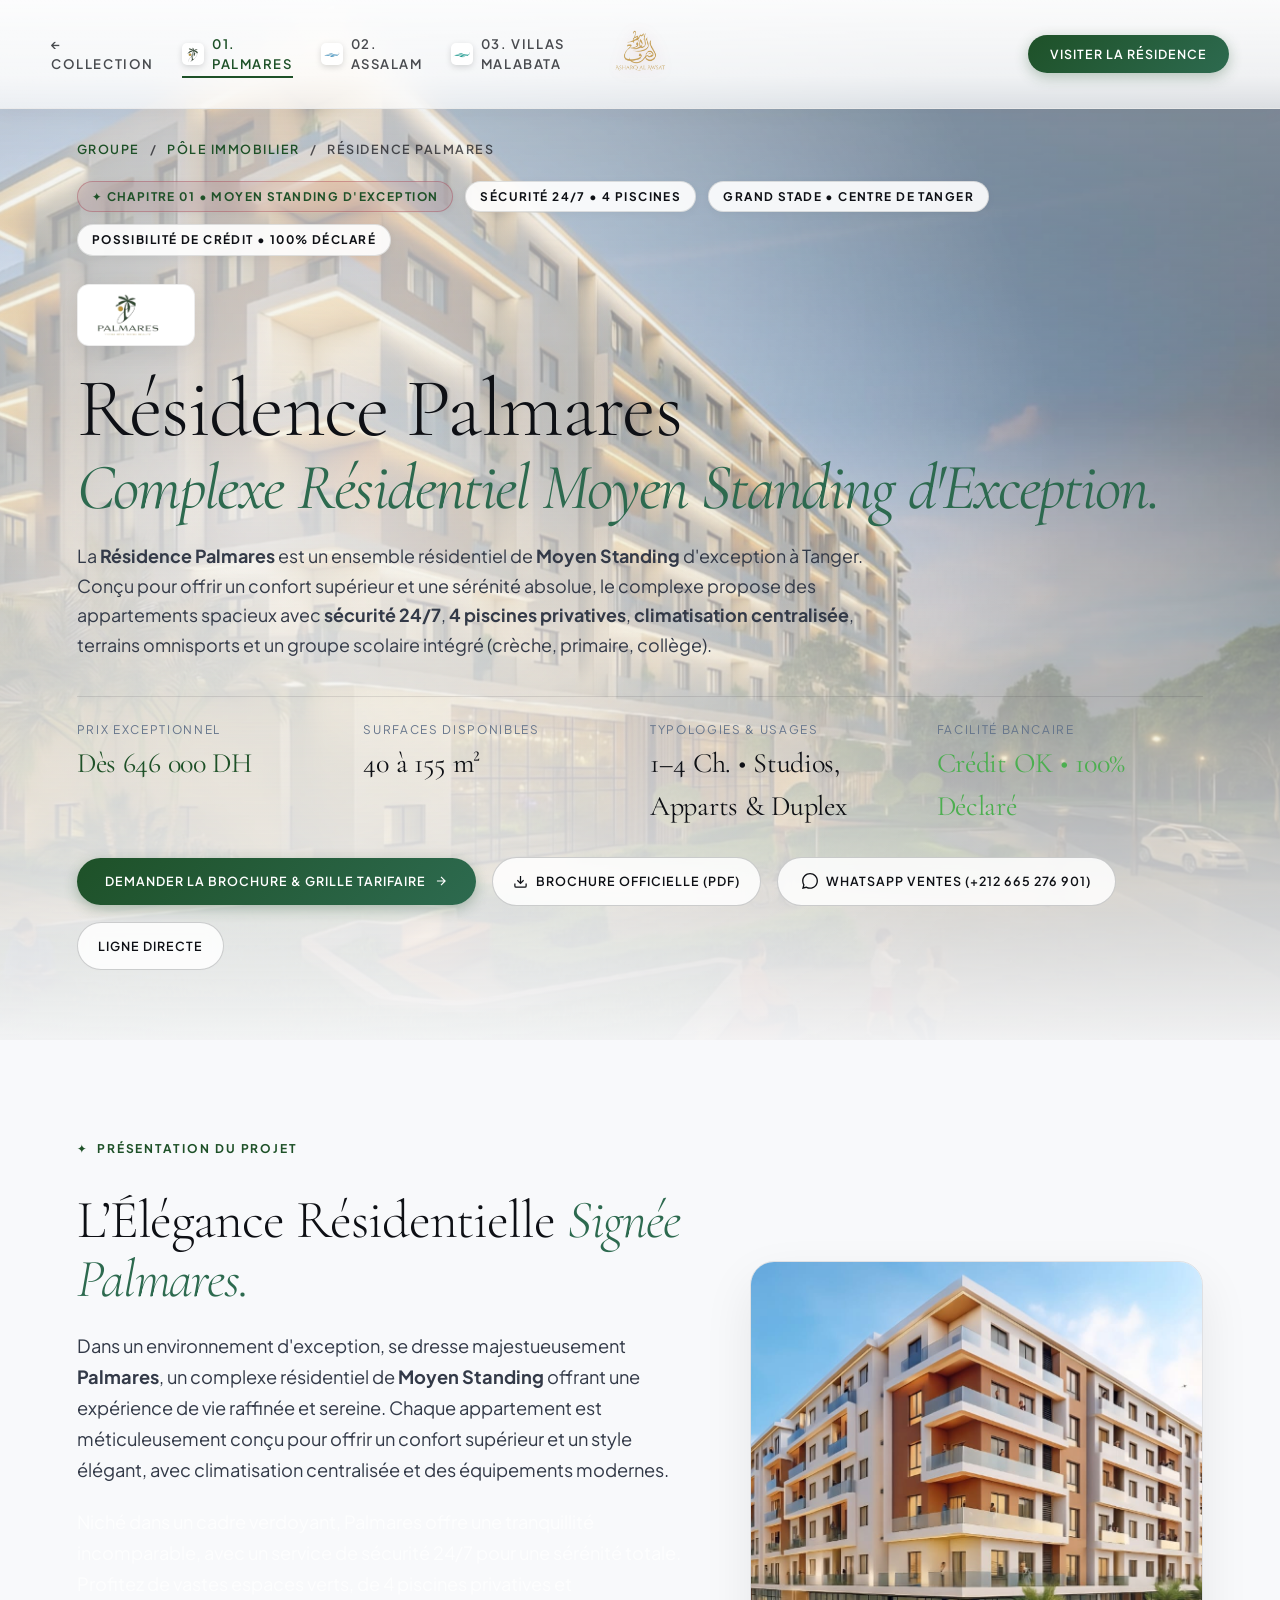
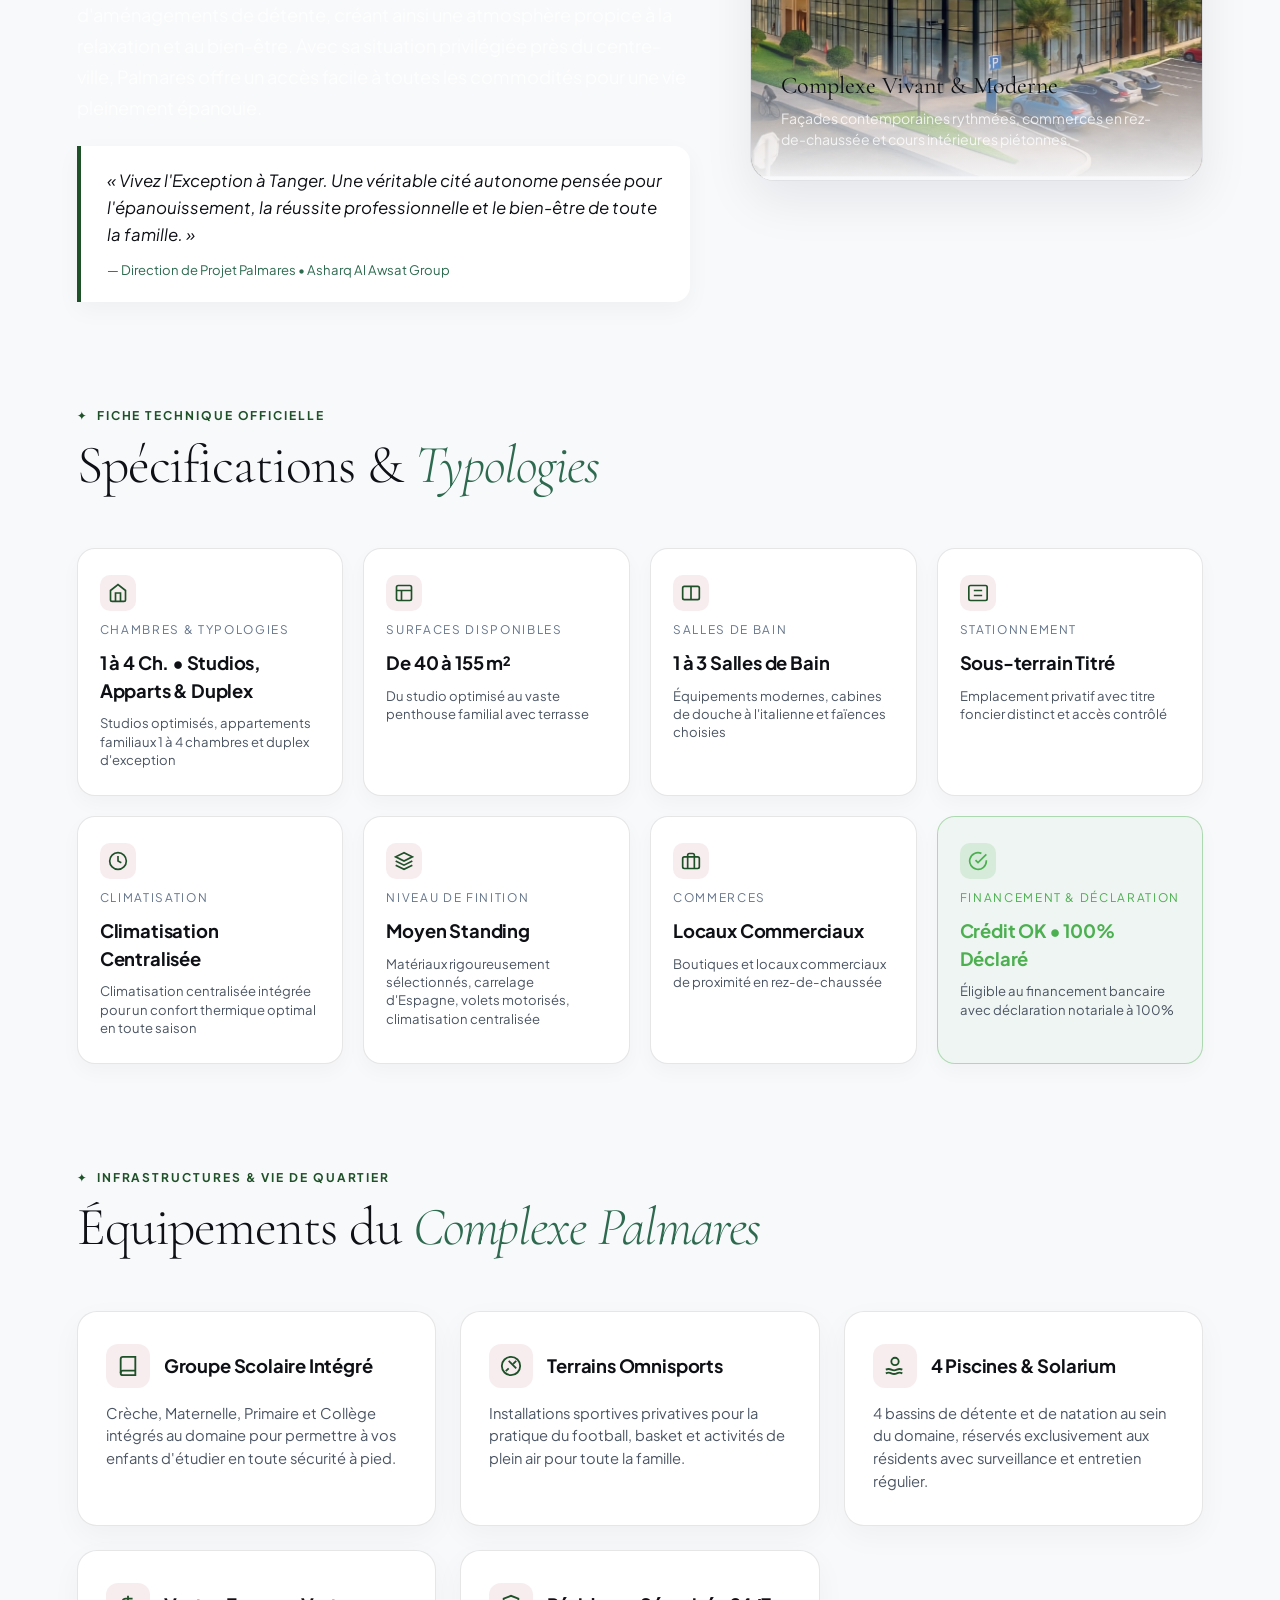
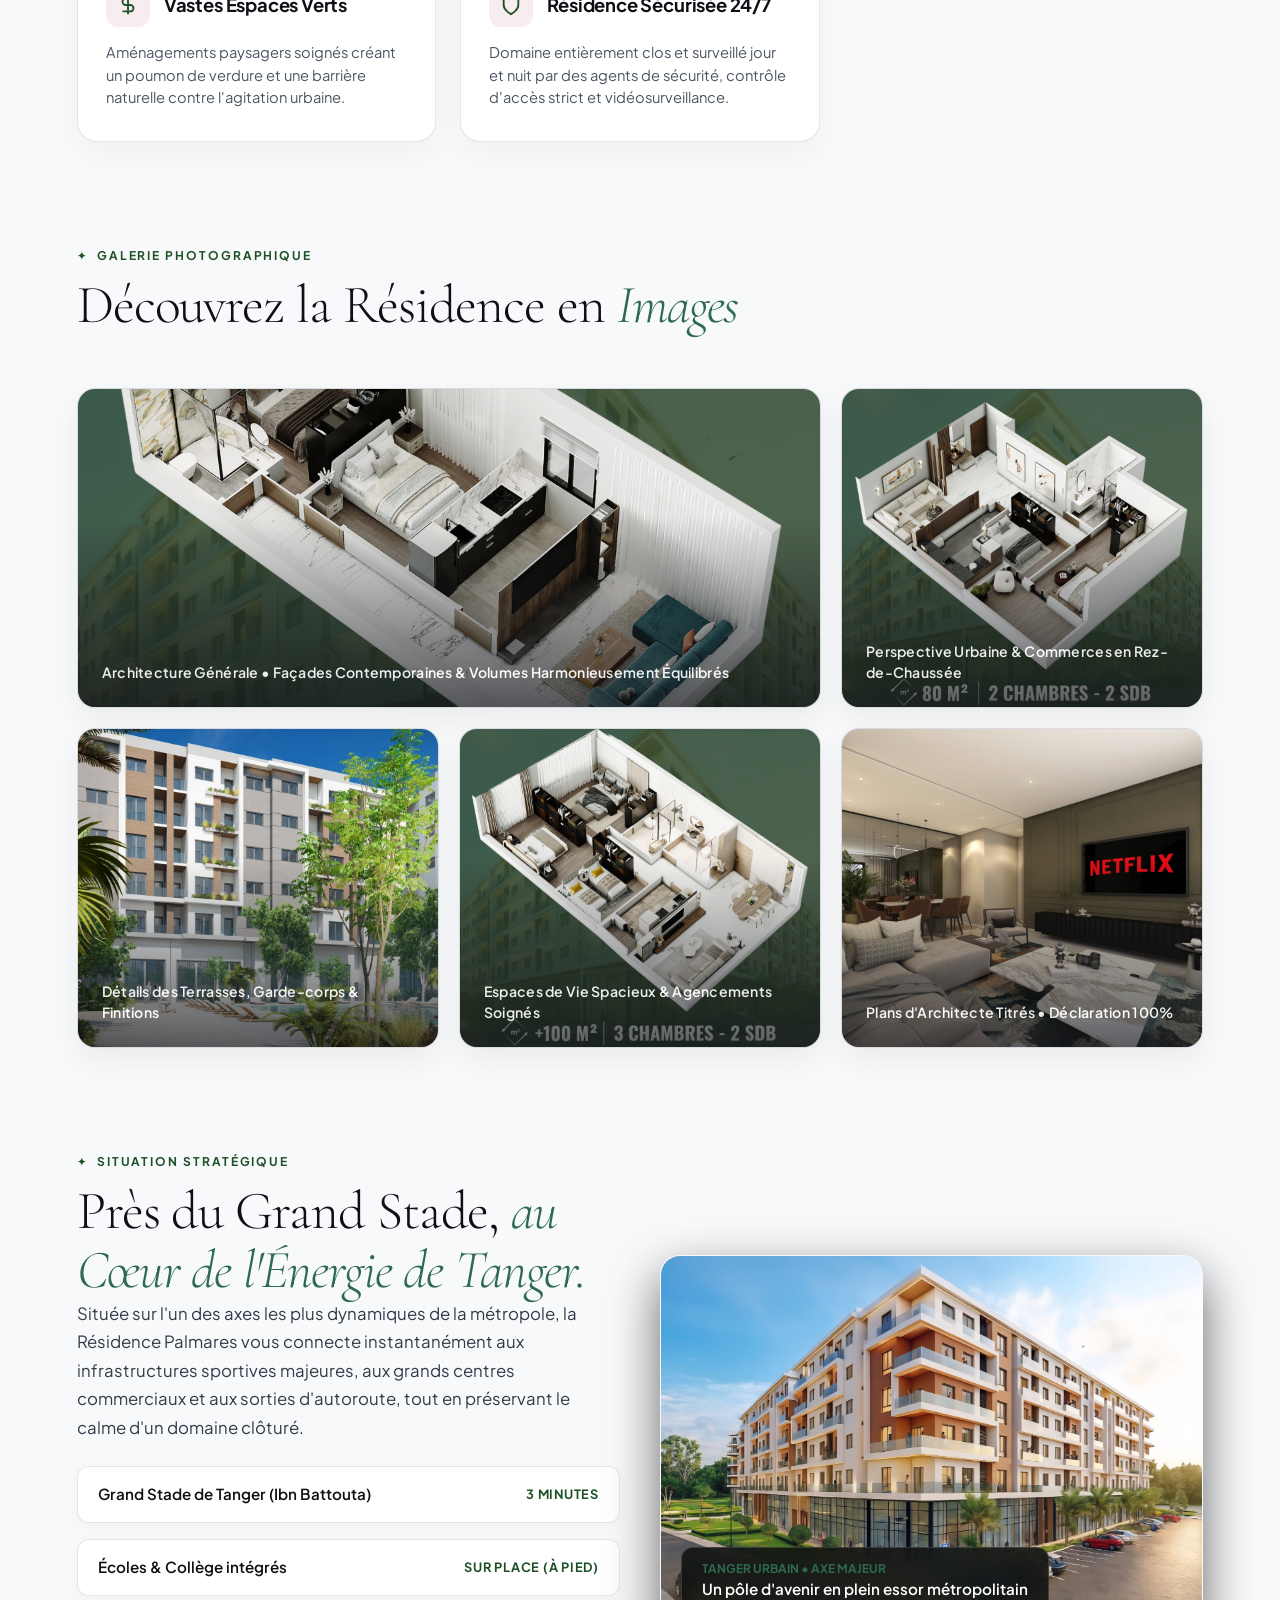
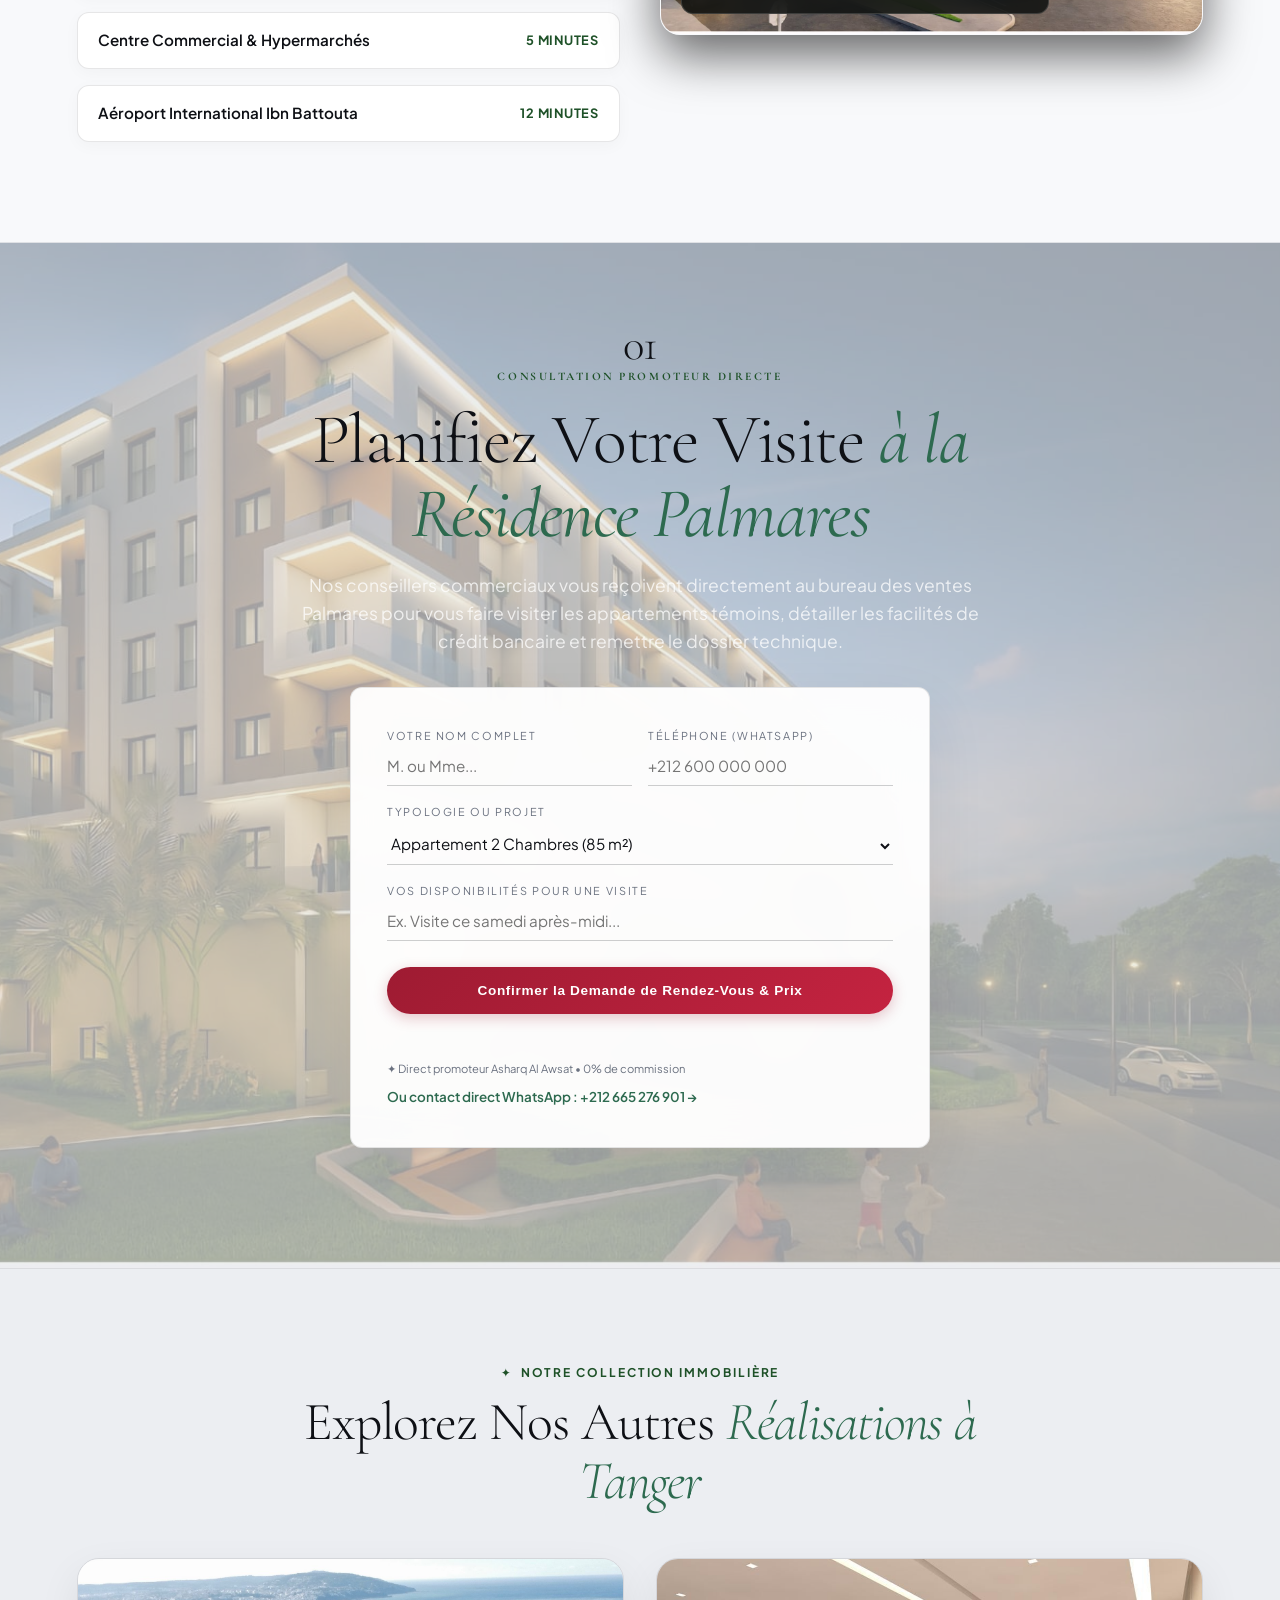
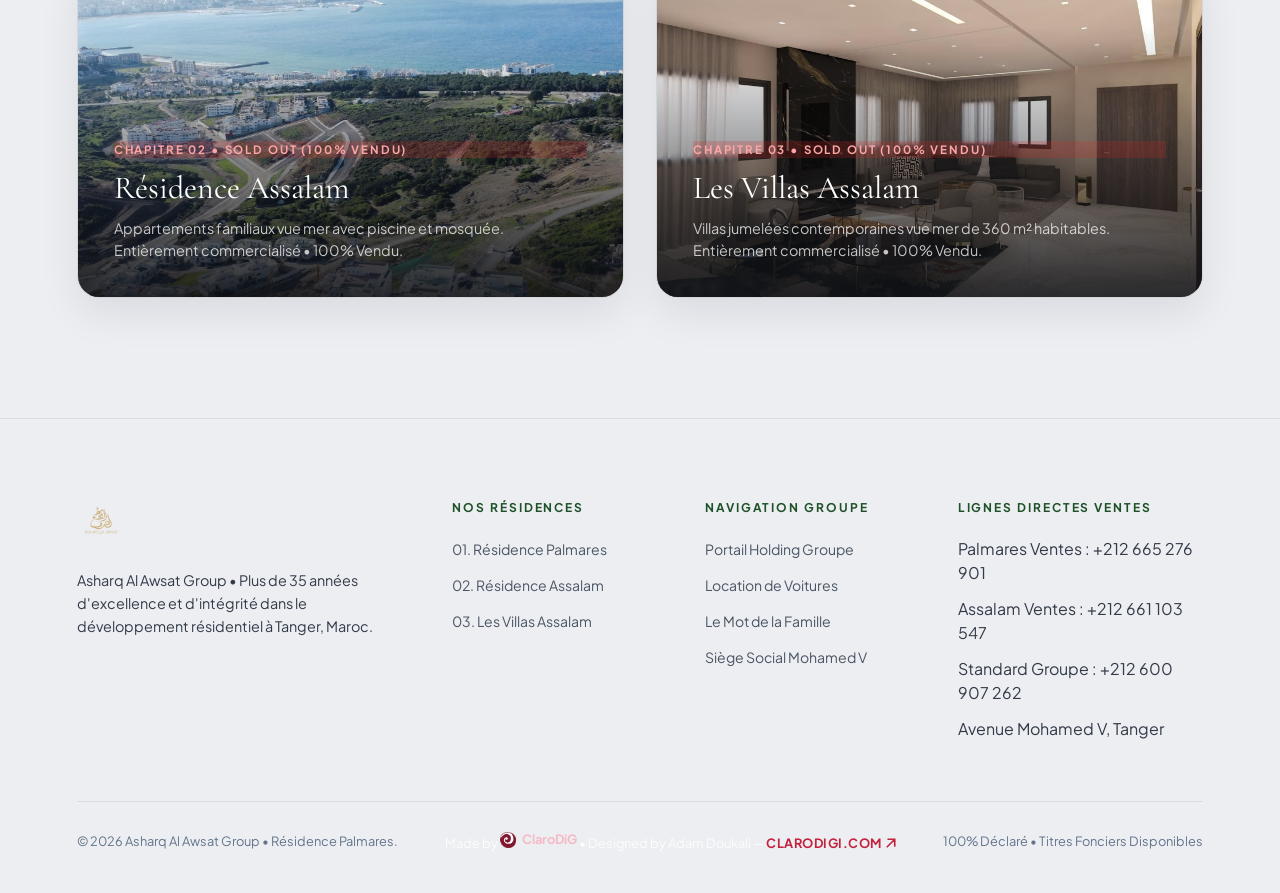
==== commit c82812eb: "feat: update pricing, remove IMMOBILIER text, enlarge logo, remove Neuf/En Construction card" ====
--- a/palmares.html
+++ b/palmares.html
@@ -4,7 +4,7 @@
   <meta charset="UTF-8">
   <meta name="viewport" content="width=device-width, initial-scale=1, viewport-fit=cover">
   <title>Résidence Palmares — Asharq Al Awsat Group | Complexe Résidentiel de Luxe à Tanger</title>
-  <meta name="description" content="Découvrez la Résidence Palmares par Asharq Al Awsat Group à Tanger : appartements de 40 à 155 m² dès 688 000 DH, complexe scolaire, terrains de sports, piscines et déclaration à 100%.">
+  <meta name="description" content="Découvrez la Résidence Palmares par Asharq Al Awsat Group à Tanger : studios, appartements 1 à 4 chambres, duplex et locaux commerciaux de 40 à 155 m² dès 646 000 DH.">
   <link rel="icon" type="image/png" href="assets/emblem_gold.png">
 
   <!-- Typography: Cormorant Garamond & Plus Jakarta Sans -->
@@ -15,7 +15,6 @@
   <!-- Stylesheets -->
   <link rel="stylesheet" href="styles/loam.css">
   <link rel="stylesheet" href="styles/project-details.css">
-  <link rel="stylesheet" href="styles/palmares-3d-explorer.css?v=brochure_3d_3">
 
   <!-- Smooth Scrolling -->
   <script src="https://cdn.jsdelivr.net/npm/lenis@1.1.18/dist/lenis.min.js"></script>
@@ -44,7 +43,6 @@
 
     <a href="real-estate.html" class="loam-logo-lockup" aria-label="Asharq Al Awsat Group Immobilier">
       <img src="assets/logo_gold.png" alt="Asharq Al Awsat Group">
-      <span>IMMOBILIER</span>
     </a>
 
     <div class="loam-header-ctas">
@@ -73,7 +71,8 @@
         </nav>
 
         <div class="proj-hero-badge-row">
-          <span class="proj-badge gold">✦ Chapitre 01 • Complexe Urbain de Luxe</span>
+          <span class="proj-badge gold">✦ Chapitre 01 • Moyen Standing d'Exception</span>
+          <span class="proj-badge">Sécurité 24/7 • 4 Piscines</span>
           <span class="proj-badge">Grand Stade • Centre de Tanger</span>
           <span class="proj-badge">Possibilité de Crédit • 100% Déclaré</span>
         </div>
@@ -84,18 +83,18 @@
 
         <h1 class="proj-hero-title">
           Résidence Palmares
-          <em>Votre Rêve, Notre Réalité.</em>
+          <em>Complexe Résidentiel Moyen Standing d'Exception.</em>
         </h1>
 
         <p class="proj-hero-summary">
-          Dans un environnement d'exception se dresse majestueusement <strong>Palmares</strong>, un complexe résidentiel de luxe offrant une expérience de vie raffinée et sereine à Tanger. Chaque appartement est méticuleusement conçu pour offrir un confort supérieur, avec piscines privatives, terrains omnisports et un complexe scolaire complet (crèche, primaire, collège) intégré au domaine.
+          La <strong>Résidence Palmares</strong> est un ensemble résidentiel de <strong>Moyen Standing</strong> d'exception à Tanger. Conçu pour offrir un confort supérieur et une sérénité absolue, le complexe propose des appartements spacieux avec <strong>sécurité 24/7</strong>, <strong>4 piscines privatives</strong>, <strong>climatisation centralisée</strong>, terrains omnisports et un groupe scolaire intégré (crèche, primaire, collège).
         </p>
 
         <!-- Key Metrics Strip -->
         <div class="proj-metrics-strip">
           <div class="proj-metric-item">
             <span>Prix Exceptionnel</span>
-            <strong class="gold">Dès 688 000 DH</strong>
+            <strong class="gold">Dès 646 000 DH</strong>
           </div>
           <div class="proj-metric-item">
             <span>Surfaces Disponibles</span>
@@ -103,7 +102,7 @@
           </div>
           <div class="proj-metric-item">
             <span>Typologies & Usages</span>
-            <strong>1–4 Ch. • Bureaux • Commerces</strong>
+            <strong>1–4 Ch. • Studios, Apparts & Duplex</strong>
           </div>
           <div class="proj-metric-item">
             <span>Facilité Bancaire</span>
@@ -146,15 +145,15 @@
           </h2>
 
           <p class="proj-lead-p">
-            Dans un environnement d'exception, se dresse majestueusement <strong>Palmares</strong>, un complexe résidentiel de luxe offrant une expérience de vie raffinée et sereine. Chaque appartement est méticuleusement conçu pour offrir un confort supérieur et un style élégant, avec des finitions haut de gamme et des équipements modernes.
+            Dans un environnement d'exception, se dresse majestueusement <strong>Palmares</strong>, un complexe résidentiel de <strong>Moyen Standing</strong> offrant une expérience de vie raffinée et sereine. Chaque appartement est méticuleusement conçu pour offrir un confort supérieur et un style élégant, avec climatisation centralisée et des équipements modernes.
           </p>
 
           <p class="proj-lead-p" style="color: rgba(255, 255, 255, 0.75);">
-            Niché dans un cadre verdoyant, Palmares offre une tranquillité incomparable, avec un service de sécurité 24h/24 pour une tranquillité d'esprit totale. Profitez de vastes espaces verts et d'aménagements de détente, créant ainsi une atmosphère propice à la relaxation et au bien-être. Avec sa situation privilégiée près du centre-ville, Palmares offre un accès facile à toutes les commodités, offrant ainsi un équilibre parfait entre luxe, confort et praticité pour une vie pleinement épanouie.
+            Niché dans un cadre verdoyant, Palmares offre une tranquillité incomparable, avec un service de sécurité 24/7 pour une sérénité totale. Profitez de vastes espaces verts, de 4 piscines privatives et d'aménagements de détente, créant ainsi une atmosphère propice à la relaxation et au bien-être. Avec sa situation privilégiée près du centre-ville, Palmares offre un accès facile à toutes les commodités pour une vie pleinement épanouie.
           </p>
 
           <div class="proj-quote-box">
-            « Vivez l'Exception à Tanger. Une véritable cité autonome pensée pour l'épanouissement des enfants, la réussite professionnelle et le bien-être de toute la famille. »
+            « Vivez l'Exception à Tanger. Une véritable cité autonome pensée pour l'épanouissement, la réussite professionnelle et le bien-être de toute la famille. »
             <div style="font-size: 0.82rem; font-style: normal; margin-top: 10px; color: var(--loam-gold-light);">
               — Direction de Projet Palmares • Asharq Al Awsat Group
             </div>
@@ -189,9 +188,9 @@
           <div class="proj-spec-icon">
             <svg width="20" height="20" viewBox="0 0 24 24" fill="none" stroke="currentColor" stroke-width="2"><path d="M3 9l9-7 9 7v11a2 2 0 0 1-2 2H5a2 2 0 0 1-2-2z"/><polyline points="9 22 9 12 15 12 15 22"/></svg>
           </div>
-          <span class="proj-spec-label">Chambres</span>
-          <div class="proj-spec-val">1 à 4 Chambres</div>
-          <div class="proj-spec-sub">Configurations adaptées : célibataires, jeunes couples et grandes familles</div>
+          <span class="proj-spec-label">Chambres & Typologies</span>
+          <div class="proj-spec-val">1 à 4 Ch. • Studios, Apparts & Duplex</div>
+          <div class="proj-spec-sub">Studios optimisés, appartements familiaux 1 à 4 chambres et duplex d'exception</div>
         </div>
 
         <div class="proj-spec-card">
@@ -226,8 +225,8 @@
             <svg width="20" height="20" viewBox="0 0 24 24" fill="none" stroke="currentColor" stroke-width="2"><circle cx="12" cy="12" r="10"/><path d="M12 6v6l4 2"/></svg>
           </div>
           <span class="proj-spec-label">Climatisation</span>
-          <div class="proj-spec-val">Pré-installation & Climatisation</div>
-          <div class="proj-spec-sub">Prêt pour une gestion thermique personnalisée de chaque pièce</div>
+          <div class="proj-spec-val">Climatisation Centralisée</div>
+          <div class="proj-spec-sub">Climatisation centralisée intégrée pour un confort thermique optimal en toute saison</div>
         </div>
 
         <div class="proj-spec-card">
@@ -235,17 +234,17 @@
             <svg width="20" height="20" viewBox="0 0 24 24" fill="none" stroke="currentColor" stroke-width="2"><path d="M12 2L2 7l10 5 10-5-10-5zM2 17l10 5 10-5M2 12l10 5 10-5"/></svg>
           </div>
           <span class="proj-spec-label">Niveau de Finition</span>
-          <div class="proj-spec-val">Moyen Standing ++</div>
-          <div class="proj-spec-sub">Matériaux rigoureusement sélectionnés, carrelage d'Espagne, volets motorisés</div>
+          <div class="proj-spec-val">Moyen Standing</div>
+          <div class="proj-spec-sub">Matériaux rigoureusement sélectionnés, carrelage d'Espagne, volets motorisés, climatisation centralisée</div>
         </div>
 
         <div class="proj-spec-card">
           <div class="proj-spec-icon">
             <svg width="20" height="20" viewBox="0 0 24 24" fill="none" stroke="currentColor" stroke-width="2"><rect x="2" y="7" width="20" height="14" rx="2" ry="2"/><path d="M16 21V5a2 2 0 0 0-2-2h-4a2 2 0 0 0-2 2v16"/></svg>
           </div>
-          <span class="proj-spec-label">Espaces Professionnels</span>
-          <div class="proj-spec-val">Bureaux & Commerces</div>
-          <div class="proj-spec-sub">Plateaux de bureaux fonctionnels et boutiques de proximité</div>
+          <span class="proj-spec-label">Commerces</span>
+          <div class="proj-spec-val">Locaux Commerciaux</div>
+          <div class="proj-spec-sub">Boutiques et locaux commerciaux de proximité en rez-de-chaussée</div>
         </div>
 
         <div class="proj-spec-card" style="border-color: rgba(76, 175, 80, 0.4); background: rgba(76, 175, 80, 0.05);">
@@ -302,22 +301,10 @@
             <div class="proj-amenity-icon-box">
               <svg width="22" height="22" viewBox="0 0 24 24" fill="none" stroke="currentColor" stroke-width="2"><path d="M2 20c2-1 4-1 6 0s4 1 6 0 4-1 6 0M2 16c2-1 4-1 6 0s4 1 6 0 4-1 6 0"/><circle cx="12" cy="7" r="4"/></svg>
             </div>
-            <h3 class="proj-amenity-title">Piscines & Solarium</h3>
+            <h3 class="proj-amenity-title">4 Piscines & Solarium</h3>
           </div>
           <p class="proj-amenity-desc">
-            Bassins de détente pour adultes et enfants, réservés exclusivement aux résidents avec surveillance et entretien régulier.
-          </p>
-        </div>
-
-        <div class="proj-amenity-card">
-          <div class="proj-amenity-head">
-            <div class="proj-amenity-icon-box">
-              <svg width="22" height="22" viewBox="0 0 24 24" fill="none" stroke="currentColor" stroke-width="2"><circle cx="12" cy="12" r="4"/><path d="M12 2v2M12 20v2M4.93 4.93l1.41 1.41M17.66 17.66l1.41 1.41M2 12h2M20 12h2M6.34 17.66l-1.41 1.41M19.07 4.93l-1.41 1.41"/></svg>
-            </div>
-            <h3 class="proj-amenity-title">Espace de Jeux Enfants</h3>
-          </div>
-          <p class="proj-amenity-desc">
-            Aire de jeux sécurisée aux normes modernes avec sol souple antichoc, balançoires et structures d'éveil pour les plus jeunes.
+            4 bassins de détente et de natation au sein du domaine, réservés exclusivement aux résidents avec surveillance et entretien régulier.
           </p>
         </div>
 
@@ -398,24 +385,7 @@
       </div>
     </section>
 
-    <!-- ==========================================================================
-         TYPOLOGIES & PLANS D'ÉTAGE INTERACTIFS 3D (ARCHITECTURAL EXPLORER)
-         ========================================================================== -->
-    <section class="proj-section" style="padding-top: 0;" id="plans-3d">
-      <div class="proj-section-title-wrap">
-        <div class="proj-section-eyebrow">
-          <span>✦</span> Architecture d'Exception • MB Interior Architects
-        </div>
-        <h2 class="proj-section-title">
-          Maquette 3D Interactive & <em>Dollhouse Architectural</em>
-        </h2>
-        <p style="color: rgba(255, 255, 255, 0.7); max-width: 860px; margin: 12px 0 0; font-size: 1.05rem; line-height: 1.6;">
-          Explorez en temps réel le modèle 3D volumétrique de la <strong>Tranche 8 (Plateau R+1 à R+7)</strong>. Inspectez l'appartement en coupe axonométrique sous 4 paramètres majeurs : agencement et surfaces certifiées des pièces, simulation de l'ensoleillement de Tanger (course du soleil et vue Détroit), sélection interactive des finitions nobles, et dossier juridique d'acquisition 100% déclaré notarié avec simulateur de crédit.
-        </p>
-      </div>
-
-      <div id="palmares-3d-explorer"></div>
-    </section>
+
 
     <!-- ==========================================================================
          EMPLACEMENT & ACCÈS TANGER
@@ -497,10 +467,12 @@
           <div class="card-field">
             <label for="p-type">Typologie ou Projet</label>
             <select id="p-type">
-              <option value="f2">Studio / F2 — Dès 688 000 DH</option>
-              <option value="f3" selected>Appartement F3 (85 m²)</option>
-              <option value="f4">Grand F4 (125 à 155 m²)</option>
-              <option value="pro">Plateau Bureau / Local Commercial</option>
+              <option value="studio">Studio — Dès 646 000 DH</option>
+              <option value="f2">Appartement 1 Chambre</option>
+              <option value="f3" selected>Appartement 2 Chambres (85 m²)</option>
+              <option value="f4">Grand Appartement 3 à 4 Chambres (125 à 155 m²)</option>
+              <option value="duplex">Duplex d'Exception</option>
+              <option value="pro">Local Commercial</option>
             </select>
           </div>
 
@@ -541,9 +513,9 @@
           <img src="assets/projects/assalam_hero.jpg" alt="Résidence Assalam Tanger Vue Mer">
           <div class="proj-cross-shade"></div>
           <div class="proj-cross-body">
-            <div class="proj-cross-badge">Chapitre 02 • Vue Panoramique sur Mer</div>
+            <div class="proj-cross-badge" style="background: rgba(220, 38, 38, 0.2); border-color: rgba(220, 38, 38, 0.5); color: #FCA5A5;">Chapitre 02 • SOLD OUT (100% Vendu)</div>
             <h3 class="proj-cross-title">Résidence Assalam</h3>
-            <p style="font-size: 0.9rem; color: rgba(255,255,255,0.75); margin: 0;">Appartements 94 à 115 m² avec vue mer, piscine et mosquée. Dès 13 800 DH/m².</p>
+            <p style="font-size: 0.9rem; color: rgba(255,255,255,0.75); margin: 0;">Appartements familiaux vue mer avec piscine et mosquée. Entièrement commercialisé • 100% Vendu.</p>
           </div>
         </a>
 
@@ -551,9 +523,9 @@
           <img src="assets/projects/villas_hero.jpg" alt="Les Villas Assalam Malabata">
           <div class="proj-cross-shade"></div>
           <div class="proj-cross-body">
-            <div class="proj-cross-badge">Chapitre 03 • Malabata Baie de Tanger</div>
+            <div class="proj-cross-badge" style="background: rgba(220, 38, 38, 0.2); border-color: rgba(220, 38, 38, 0.5); color: #FCA5A5;">Chapitre 03 • SOLD OUT (100% Vendu)</div>
             <h3 class="proj-cross-title">Les Villas Assalam</h3>
-            <p style="font-size: 0.9rem; color: rgba(255,255,255,0.75); margin: 0;">Villas jumelées contemporaines vue mer de 360 m² habitables. 2 500 000 DH.</p>
+            <p style="font-size: 0.9rem; color: rgba(255,255,255,0.75); margin: 0;">Villas jumelées contemporaines vue mer de 360 m² habitables. Entièrement commercialisé • 100% Vendu.</p>
           </div>
         </a>
       </div>
@@ -583,7 +555,6 @@
           <li><a href="palmares.html">01. Résidence Palmares</a></li>
           <li><a href="residence-assalam.html">02. Résidence Assalam</a></li>
           <li><a href="villas-assalam.html">03. Les Villas Assalam</a></li>
-          <li><a href="real-estate.html#plans3d">Plans 3D & Typologies</a></li>
         </ul>
       </div>
 
@@ -671,9 +642,5 @@
     }
   </script>
 
-  <!-- Three.js WebGL 3D Engine -->
-  <script src="https://cdnjs.cloudflare.com/ajax/libs/three.js/r128/three.min.js"></script>
-  <!-- Palmares 3D Architectural Master Explorer Script -->
-  <script src="js/palmares-3d-explorer.js?v=brochure_3d_3"></script>
 </body>
 </html>
--- a/styles/loam.css
+++ b/styles/loam.css
@@ -21,6 +21,25 @@
   padding: 0;
 }
 
+.mobile-only,
+span.mobile-only,
+p.mobile-only,
+div.mobile-only {
+  display: none !important;
+}
+
+.desktop-only {
+  display: block;
+}
+
+span.desktop-only {
+  display: inline;
+}
+
+p.desktop-only {
+  display: block;
+}
+
 html.lenis, html.lenis body {
   height: auto;
 }
@@ -44,6 +63,100 @@
   line-height: 1.5;
   overflow-x: hidden;
   -webkit-font-smoothing: antialiased;
+}
+
+/* Section Scroll Snap & Offset Grounding (Holding Style) */
+#hero, #palmares, #assalam, #villas, #contact {
+  scroll-margin-top: 70px !important;
+}
+
+/* Sold Out Badges */
+.badge-sold-out {
+  display: inline-flex;
+  align-items: center;
+  justify-content: center;
+  gap: 6px;
+  background: #DC2626 !important;
+  color: #FFFFFF !important;
+  border: 1px solid #B91C1C !important;
+  font-weight: 800 !important;
+  letter-spacing: 0.12em !important;
+  text-transform: uppercase !important;
+  box-shadow: 0 4px 14px rgba(220, 38, 38, 0.35) !important;
+}
+
+/* Floating Luxury Page Indicators (5 Discrete Slides — Identical to Holding Group) */
+.page-scroll-dots {
+  position: fixed;
+  right: 28px;
+  top: 50%;
+  transform: translateY(-50%);
+  display: flex;
+  flex-direction: column;
+  gap: 16px;
+  z-index: 999;
+  pointer-events: auto;
+}
+
+.scroll-dot {
+  width: 9px;
+  height: 9px;
+  border-radius: 50%;
+  background: rgba(14, 16, 21, 0.25);
+  border: 1px solid rgba(14, 16, 21, 0.35);
+  padding: 0;
+  cursor: pointer;
+  transition: all 0.35s cubic-bezier(0.16, 1, 0.3, 1);
+  outline: none;
+  position: relative;
+}
+
+.scroll-dot::after {
+  content: '';
+  position: absolute;
+  inset: -6px;
+  border-radius: 50%;
+}
+
+.scroll-dot::before {
+  content: attr(data-label);
+  position: absolute;
+  right: 22px;
+  top: 50%;
+  transform: translateY(-50%) translateX(8px);
+  background: #FFFFFF;
+  border: 1px solid rgba(14, 16, 21, 0.12);
+  backdrop-filter: blur(14px);
+  -webkit-backdrop-filter: blur(14px);
+  padding: 5px 12px;
+  border-radius: 9999px;
+  font-size: 0.74rem;
+  font-weight: 700;
+  color: #0E1015;
+  letter-spacing: 0.03em;
+  white-space: nowrap;
+  pointer-events: none;
+  opacity: 0;
+  box-shadow: 0 6px 20px rgba(0, 0, 0, 0.08);
+  transition: opacity 0.25s cubic-bezier(0.16, 1, 0.3, 1), transform 0.25s cubic-bezier(0.16, 1, 0.3, 1);
+}
+
+.scroll-dot:hover {
+  background: #9E1B32;
+  border-color: #9E1B32;
+  transform: scale(1.3);
+}
+
+.scroll-dot:hover::before {
+  opacity: 1;
+  transform: translateY(-50%) translateX(0);
+}
+
+.scroll-dot.active {
+  background: #9E1B32;
+  box-shadow: 0 0 12px rgba(158, 27, 50, 0.6);
+  transform: scale(1.45);
+  border-color: #C42340;
 }
 
 /* ==========================================================================
@@ -141,20 +254,14 @@
 }
 
 .loam-logo-lockup img {
-  height: 52px;
+  height: 72px;
   width: auto;
   object-fit: contain;
   filter: drop-shadow(0 2px 8px rgba(158, 27, 50, 0.18));
 }
 
 .loam-logo-lockup span {
-  font-family: var(--font-serif);
-  font-size: 0.74rem;
-  font-weight: 700;
-  letter-spacing: 0.32em;
-  text-transform: uppercase;
-  color: #0E1015;
-  margin-top: 2px;
+  display: none;
 }
 
 /* Header CTAs */
@@ -1313,7 +1420,7 @@
   }
 
   .loam-logo-lockup img {
-    height: 28px !important;
+    height: 44px !important;
     width: auto !important;
   }
 
@@ -1334,42 +1441,62 @@
     display: none !important; /* Clean header bar on mobile */
   }
 
+  .desktop-only {
+    display: none !important;
+  }
+
+  .page-scroll-dots {
+    display: none !important;
+  }
+
+  .mobile-only {
+    display: block !important;
+  }
+
+  span.mobile-only {
+    display: inline !important;
+  }
+
   .loam-hero {
     display: flex !important;
     flex-direction: column !important;
-    padding: 100px 18px 40px !important;
-    height: auto !important;
-    min-height: auto !important;
-    gap: 28px !important;
+    justify-content: center !important;
+    padding: 100px 20px 48px !important;
+    min-height: 88vh !important;
+    min-height: 88svh !important;
+    gap: 16px !important;
+    box-sizing: border-box !important;
   }
 
   .loam-hero-copy {
     width: 100% !important;
     max-width: 100% !important;
+    gap: 12px !important;
   }
 
   .loam-hero-eyebrow {
-    font-size: 0.72rem !important;
-    letter-spacing: 0.16em !important;
+    font-size: 0.68rem !important;
+    letter-spacing: 0.14em !important;
   }
 
   .loam-hero-title {
-    font-size: clamp(2.1rem, 7.8vw, 3.2rem) !important;
-    line-height: 1.15 !important;
-    margin-bottom: 16px !important;
-  }
-
-  .loam-hero-desc {
-    font-size: 0.94rem !important;
-    line-height: 1.6 !important;
+    font-size: clamp(2.2rem, 8vw, 3rem) !important;
+    line-height: 1.1 !important;
+    margin-bottom: 8px !important;
+  }
+
+  .loam-hero-bottom {
+    font-size: 0.92rem !important;
+    line-height: 1.5 !important;
+    color: #4B5563 !important;
   }
 
   .loam-hero-actions {
-    display: flex !important;
-    flex-direction: column !important;
+    display: grid !important;
+    grid-template-columns: 1fr 1fr !important;
     gap: 10px !important;
     width: 100% !important;
-    margin-top: 20px !important;
+    margin-top: 14px !important;
   }
 
   .loam-hero-actions a,
@@ -1377,56 +1504,135 @@
     width: 100% !important;
     justify-content: center !important;
     text-align: center !important;
-    padding: 12px 18px !important;
-    font-size: 0.8rem !important;
+    padding: 11px 14px !important;
+    font-size: 0.76rem !important;
+    white-space: nowrap !important;
   }
 
   .loam-hero-card {
     margin-left: 0 !important;
     width: 100% !important;
     max-width: 100% !important;
-    padding: 24px 18px !important;
-    border-radius: 20px !important;
-    margin-top: 10px !important;
+    padding: 20px 18px 16px !important;
+    border-radius: 16px !important;
+    margin-top: 6px !important;
+    box-shadow: 0 12px 36px rgba(14, 16, 21, 0.06) !important;
+  }
+
+  .card-eyebrow {
+    font-size: 0.65rem !important;
+    margin-bottom: 4px !important;
+  }
+
+  .loam-hero-card h2 {
+    font-size: 1.35rem !important;
+    margin-bottom: 8px !important;
+  }
+
+  .card-intro {
+    display: none !important;
+  }
+
+  .card-form {
+    gap: 10px !important;
+  }
+
+  .card-field label {
+    font-size: 0.62rem !important;
+    margin-bottom: 3px !important;
+  }
+
+  .card-field input, .card-field select {
+    padding: 9px 12px !important;
+    font-size: 0.85rem !important;
+    border-radius: 8px !important;
+  }
+
+  .card-btn-submit {
+    padding: 12px !important;
+    font-size: 0.8rem !important;
+    margin-top: 4px !important;
+  }
+
+  .card-trust {
+    font-size: 0.66rem !important;
+    margin-top: 4px !important;
+    text-align: center !important;
+    display: block !important;
   }
 
   .loam-chapter {
     height: auto !important;
     min-height: auto !important;
-    padding: 70px 18px 40px !important;
+    padding: 56px 18px 40px !important;
     overflow: visible !important;
   }
 
   .loam-chapter-copy {
     max-width: 100% !important;
-    gap: 14px !important;
+    gap: 12px !important;
+  }
+
+  .section-number {
+    font-size: 1.6rem !important;
+  }
+
+  .section-tagline {
+    font-size: 0.65rem !important;
+    letter-spacing: 0.16em !important;
+    margin-top: 2px !important;
+  }
+
+  .loam-project-brand-badge {
+    padding: 5px 12px !important;
+    margin: 2px 0 4px !important;
+    border-radius: 8px !important;
+  }
+
+  .loam-project-brand-logo {
+    height: 30px !important;
+    max-width: 150px !important;
   }
 
   .loam-chapter-title {
-    font-size: clamp(2rem, 7vw, 2.8rem) !important;
+    font-size: clamp(1.9rem, 7.2vw, 2.5rem) !important;
+    line-height: 1.1 !important;
+  }
+
+  .loam-chapter-lede {
+    font-size: 0.92rem !important;
+    line-height: 1.5 !important;
+    color: #4B5563 !important;
   }
 
   .loam-figs {
     display: grid !important;
     grid-template-columns: repeat(3, 1fr) !important;
     gap: 8px !important;
+    margin-top: 14px !important;
+    padding-top: 14px !important;
   }
 
   .loam-fig {
-    padding: 12px 8px !important;
+    padding: 8px 4px !important;
   }
 
   .loam-fig strong {
-    font-size: clamp(1rem, 3.5vw, 1.3rem) !important;
+    font-size: 1.15rem !important;
   }
 
   .loam-fig span {
-    font-size: 0.65rem !important;
-  }
-
+    font-size: 0.62rem !important;
+    letter-spacing: 0.06em !important;
+  }
+
+  /* Clean 2-action button row: Primary View + WhatsApp Direct */
   .loam-actions-row {
-    flex-direction: column !important;
+    display: grid !important;
+    grid-template-columns: 1.12fr 0.88fr !important;
     gap: 10px !important;
+    width: 100% !important;
+    margin-top: 14px !important;
   }
 
   .loam-actions-row a,
@@ -1434,35 +1640,109 @@
     width: 100% !important;
     justify-content: center !important;
     text-align: center !important;
+    padding: 11px 12px !important;
+    font-size: 0.76rem !important;
+    white-space: nowrap !important;
+  }
+
+  .loam-btn-wa {
+    display: inline-flex !important;
+    align-items: center !important;
+    justify-content: center !important;
+    background: rgba(37, 211, 102, 0.08) !important;
+    border-color: rgba(37, 211, 102, 0.35) !important;
+    color: #0E1015 !important;
+    font-weight: 600 !important;
+  }
+
+  .loam-btn-wa:hover {
+    background: rgba(37, 211, 102, 0.16) !important;
+    border-color: #25D366 !important;
+  }
+
+  /* Chapter 04 Finishes Horizontal Scroll on Mobile */
+  .loam-tags {
+    display: flex !important;
+    flex-wrap: nowrap !important;
+    overflow-x: auto !important;
+    -webkit-overflow-scrolling: touch !important;
+    padding-bottom: 6px !important;
+    gap: 8px !important;
+  }
+
+  .loam-tags::-webkit-scrollbar {
+    display: none;
+  }
+
+  .loam-tag-btn {
+    flex-shrink: 0 !important;
+    padding: 8px 14px !important;
+    font-size: 0.74rem !important;
   }
 
   .loam-plans-section {
-    padding: 50px 18px 40px !important;
+    padding: 44px 18px 28px !important;
+  }
+
+  .loam-plans-header {
+    margin-bottom: 20px !important;
+  }
+
+  .loam-plans-header p {
+    font-size: 0.92rem !important;
+    line-height: 1.5 !important;
   }
 
   .loam-plans-grid {
     grid-template-columns: 1fr !important;
-    gap: 24px !important;
+    gap: 20px !important;
+  }
+
+  .loam-contact-section {
+    padding: 56px 18px 36px !important;
+  }
+
+  .loam-contact-container {
+    padding: 22px 18px !important;
+    border-radius: 16px !important;
+  }
+
+  .loam-contact-form {
+    gap: 12px !important;
+  }
+
+  .loam-contact-form div[style*="grid-template-columns"] {
+    grid-template-columns: 1fr !important;
+    gap: 12px !important;
   }
 
   .loam-footer {
-    padding: 50px 18px 30px !important;
+    padding: 44px 18px 24px !important;
   }
 
   .loam-footer-grid {
     grid-template-columns: 1fr !important;
-    gap: 28px !important;
+    gap: 24px !important;
   }
 
   .loam-footer-bottom {
     flex-direction: column !important;
-    gap: 12px !important;
+    gap: 10px !important;
     text-align: center !important;
   }
 
   .loam-modal-sheet {
     max-width: 100% !important;
-    padding: 24px 18px !important;
-  }
-}
-
+    padding: 20px 16px !important;
+  }
+}
+
+@media (max-width: 380px) {
+  .loam-actions-row {
+    grid-template-columns: 1fr !important;
+  }
+  .loam-hero-actions {
+    grid-template-columns: 1fr !important;
+  }
+}
+
--- a/styles/project-details.css
+++ b/styles/project-details.css
@@ -170,6 +170,14 @@
   background: rgba(158, 27, 50, 0.08);
   border-color: rgba(158, 27, 50, 0.3);
   color: var(--loam-gold, #9E1B32);
+}
+
+.proj-badge.sold-out {
+  background: #DC2626 !important;
+  color: #FFFFFF !important;
+  border: 1px solid #B91C1C !important;
+  font-weight: 800 !important;
+  box-shadow: 0 4px 14px rgba(220, 38, 38, 0.35) !important;
 }
 
 .proj-official-logo-wrap {
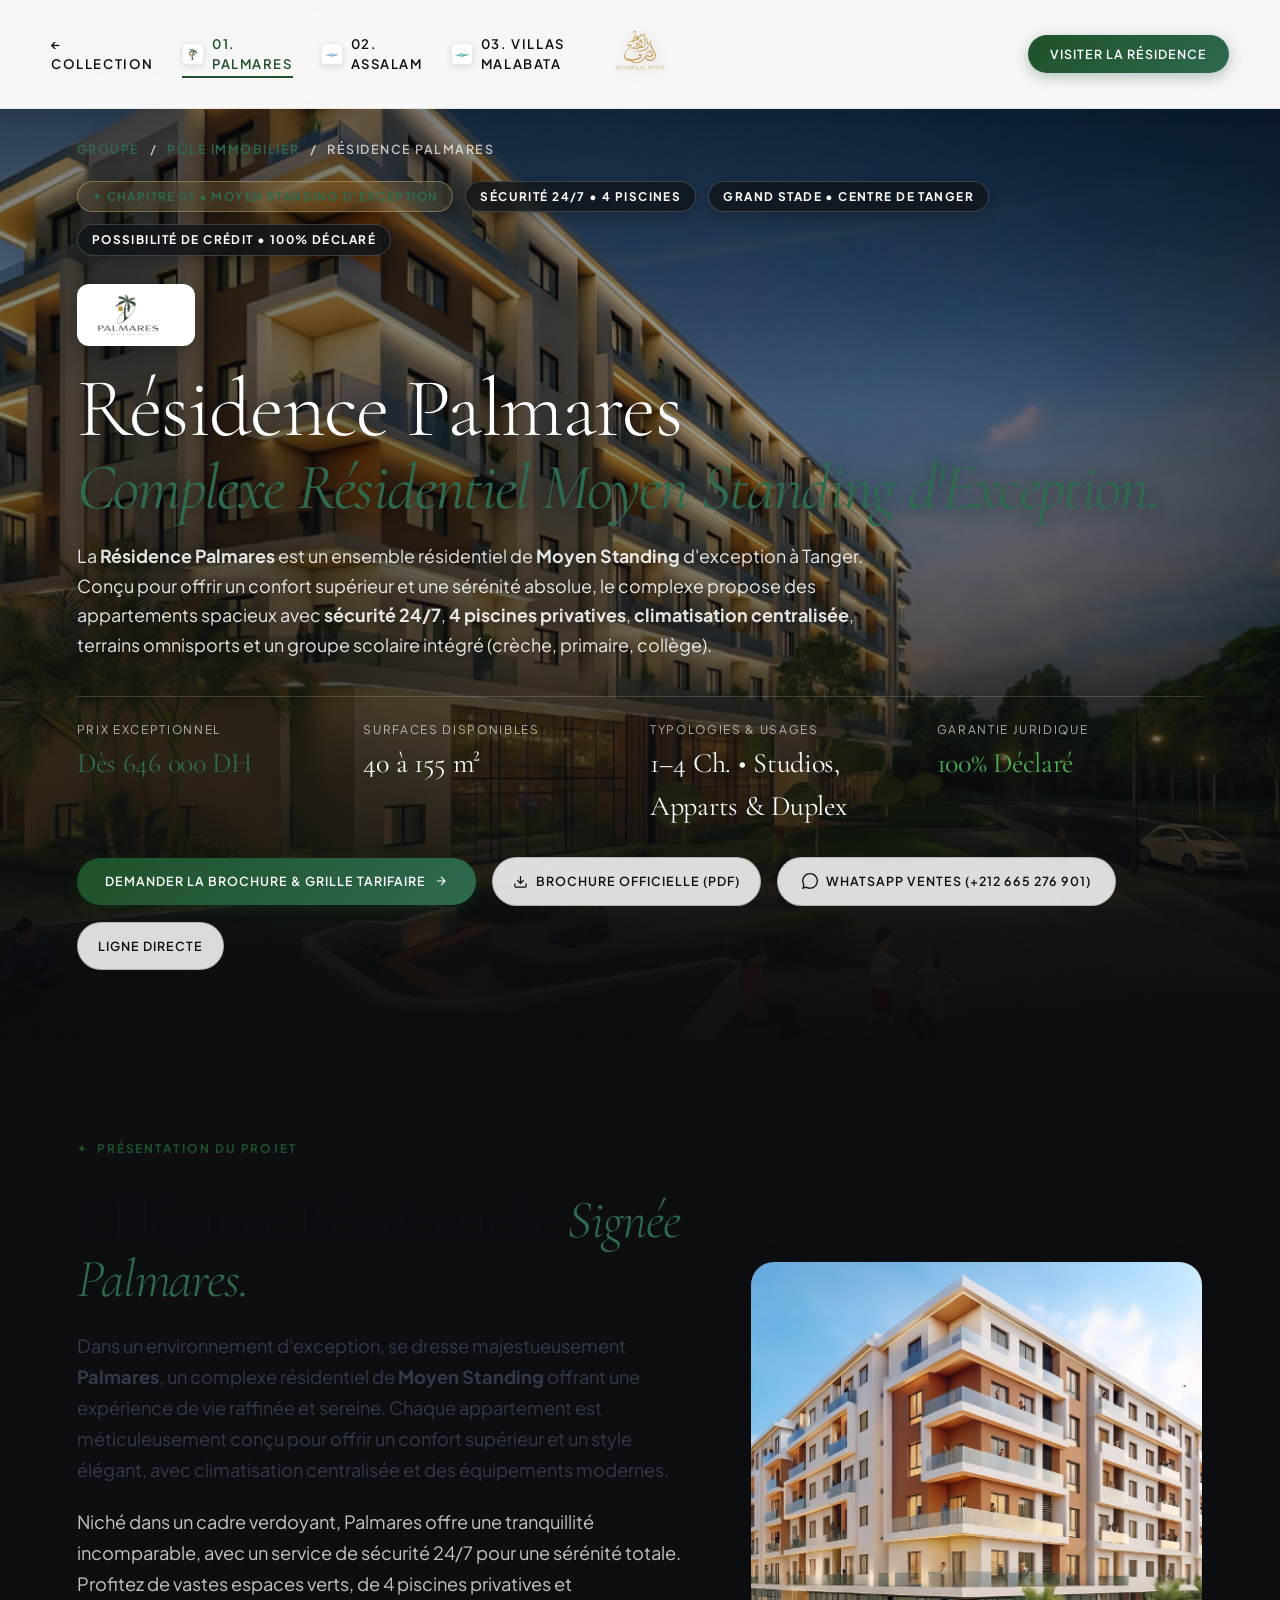
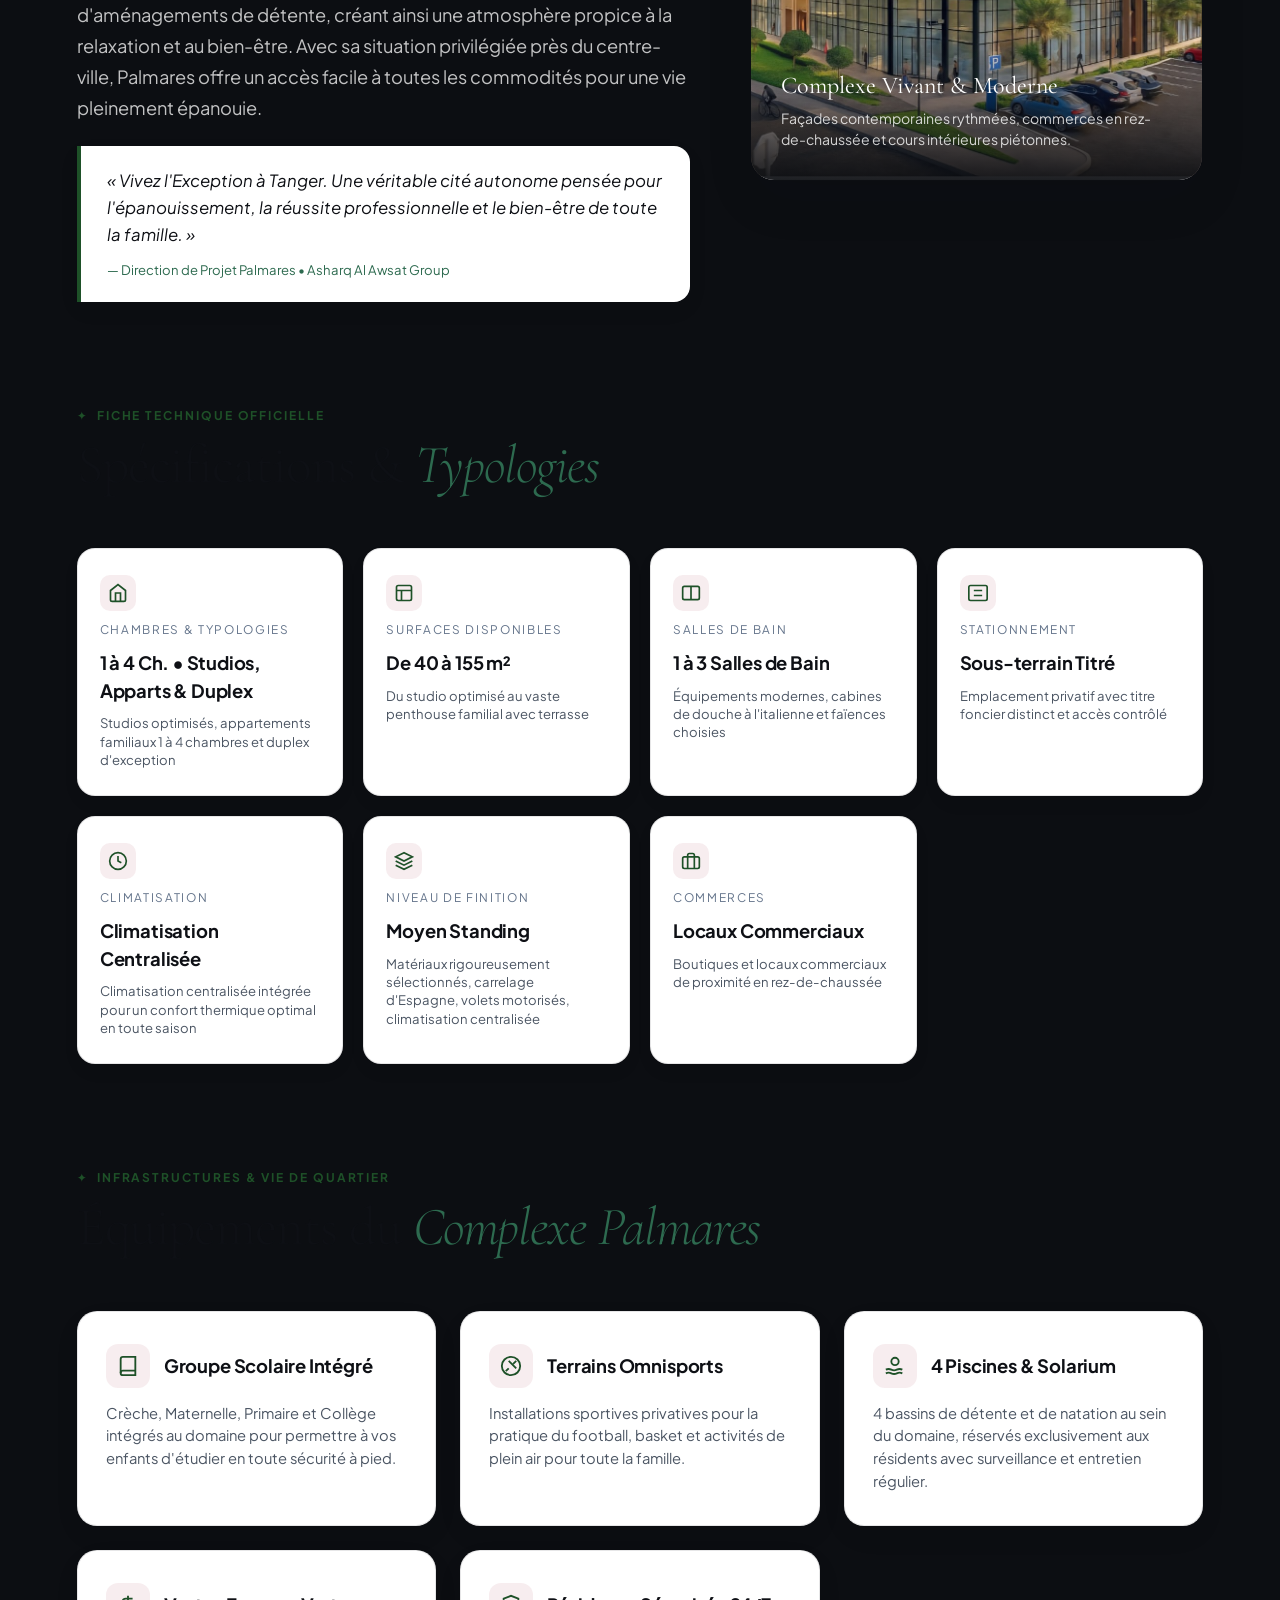
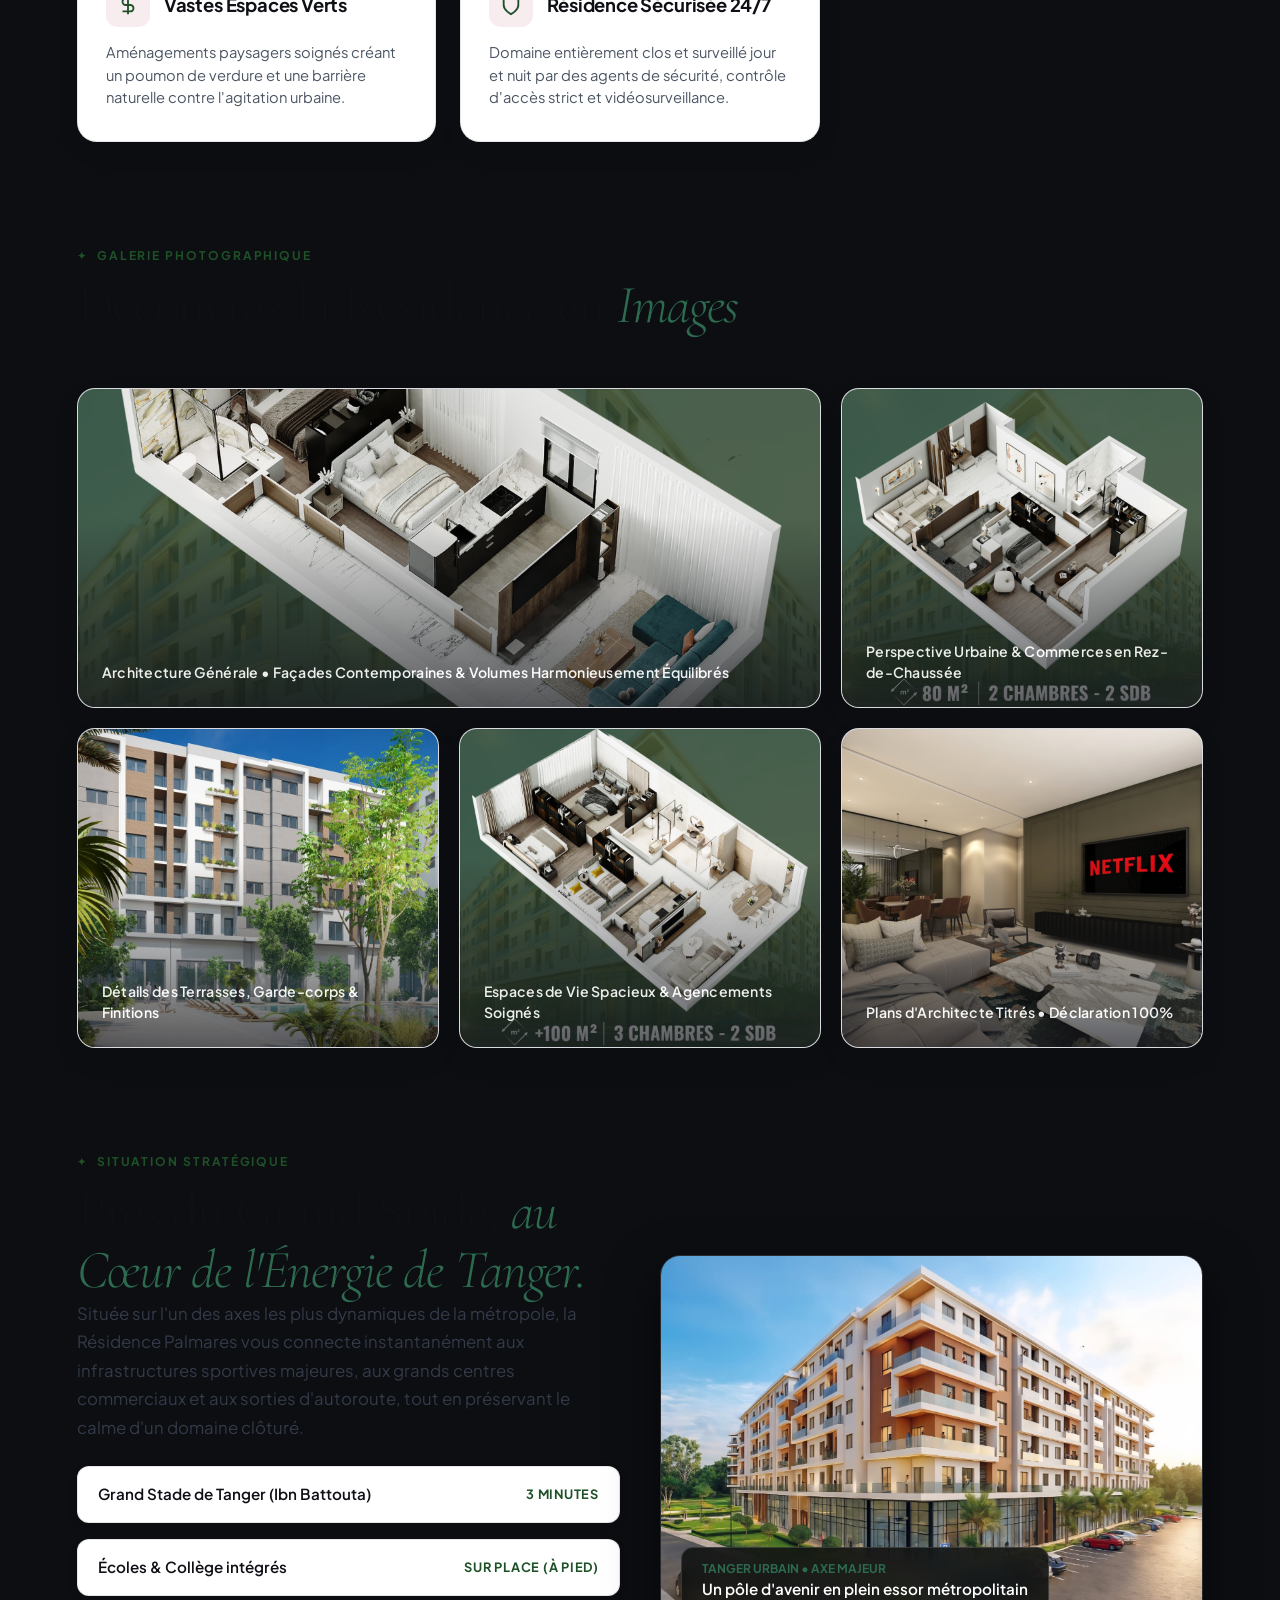
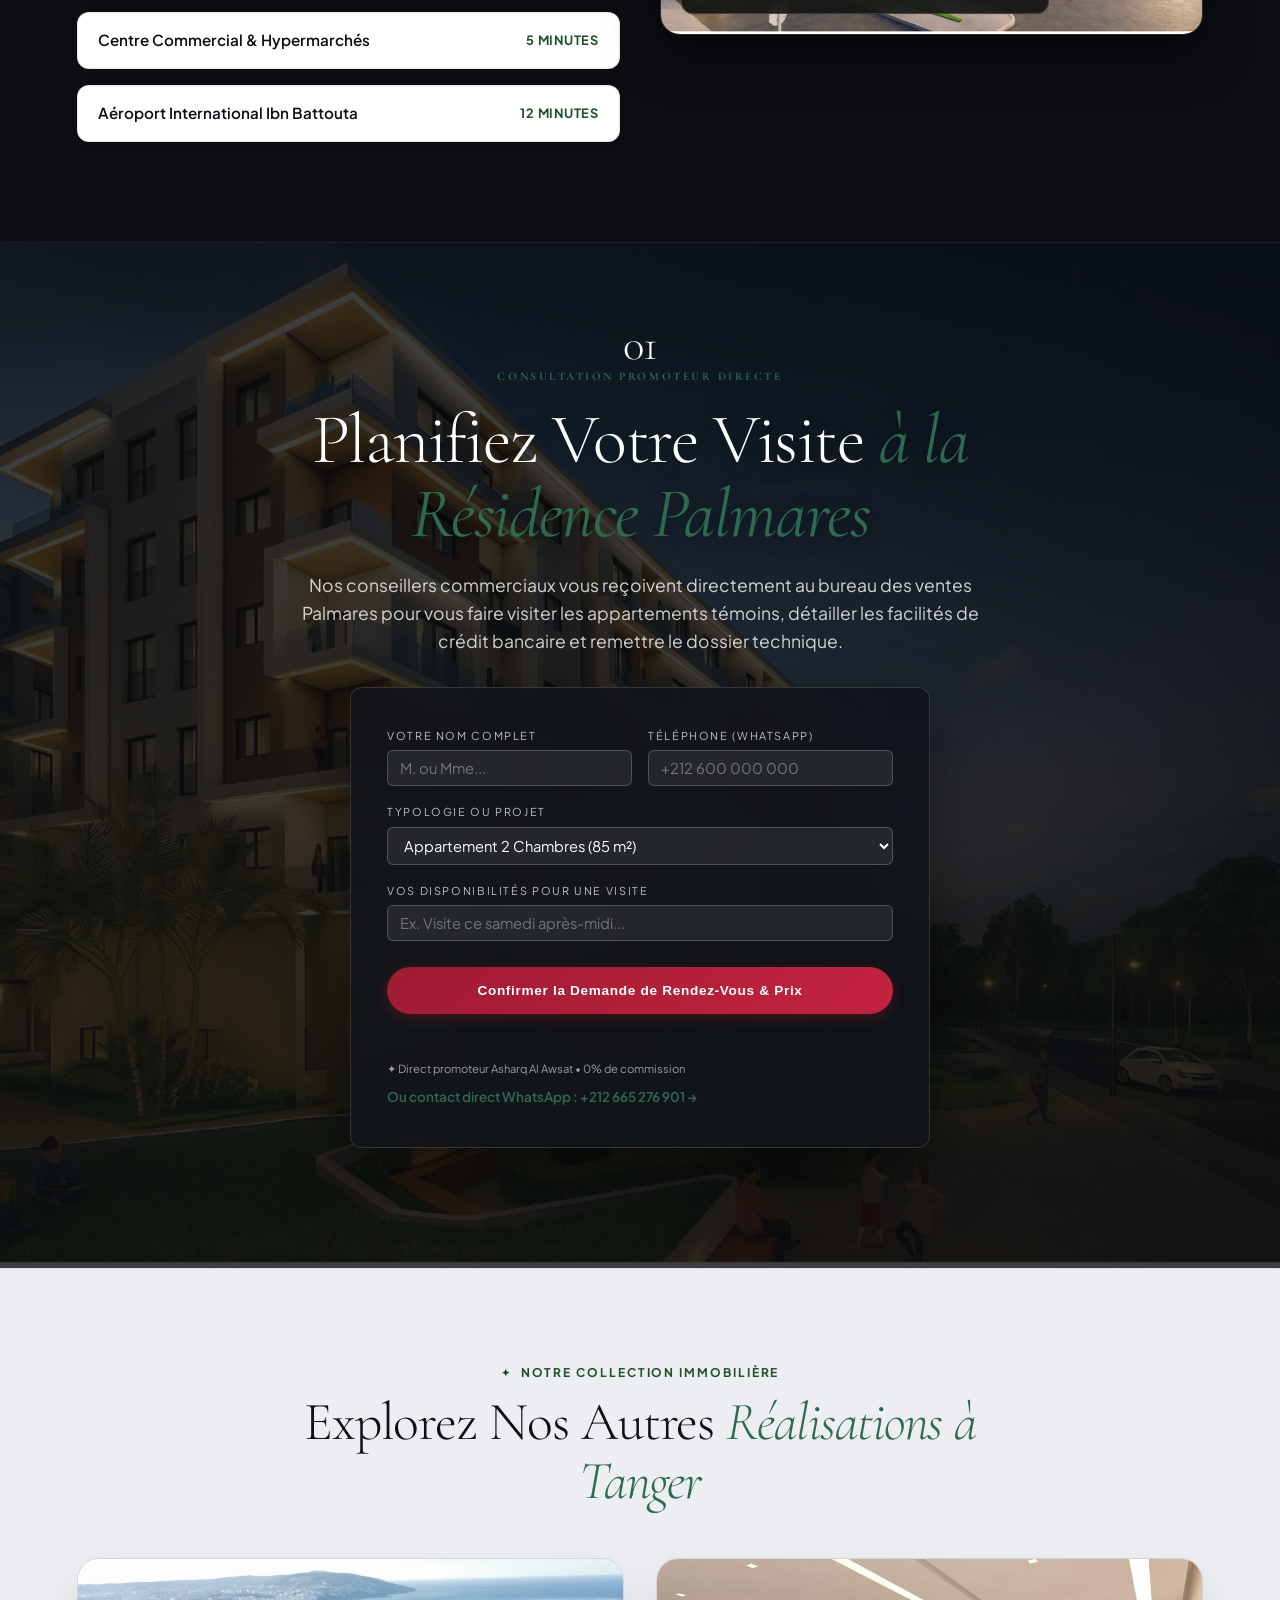
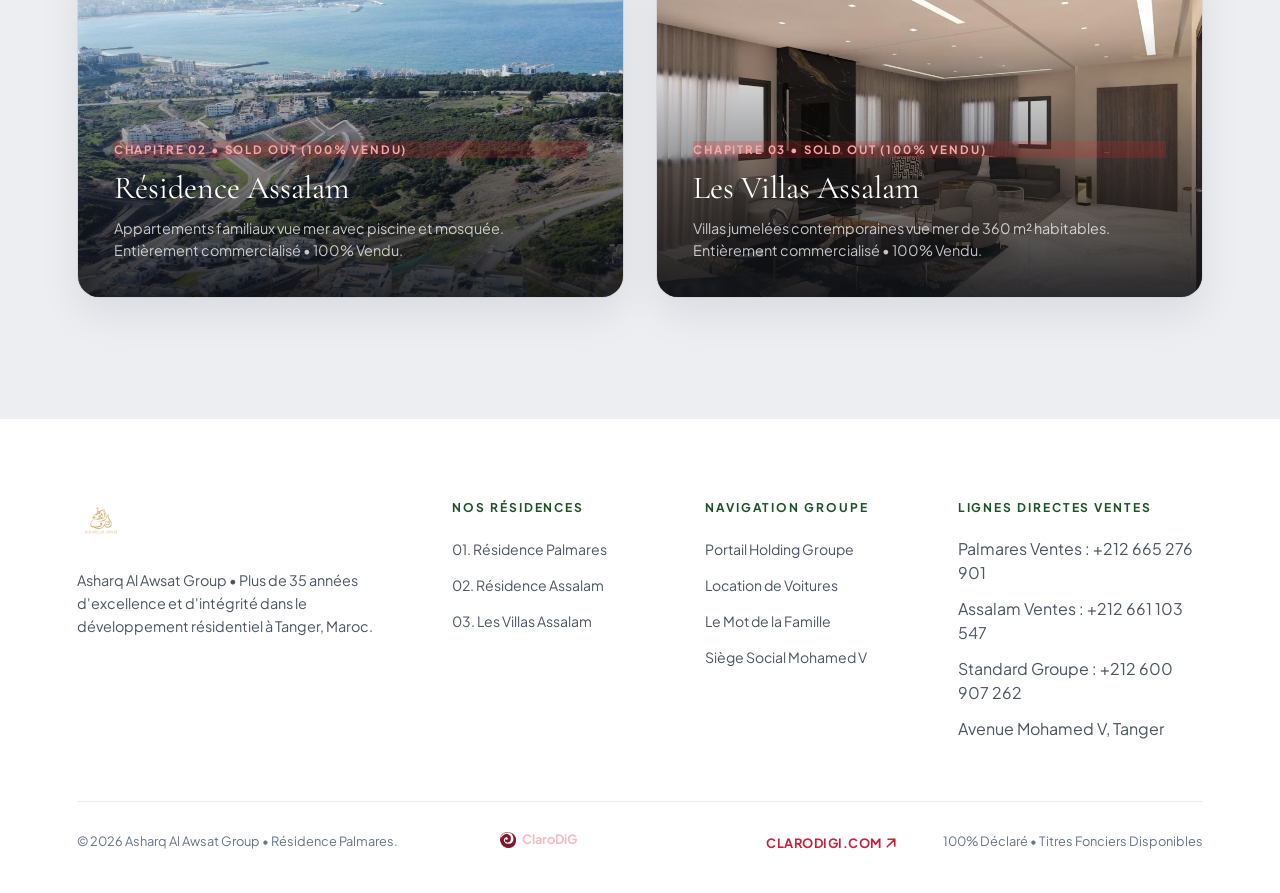
==== commit 91038f40: "feat(palmares): remove Crédit OK / Financement card from specifications matrix" ====
--- a/palmares.html
+++ b/palmares.html
@@ -105,8 +105,8 @@
             <strong>1–4 Ch. • Studios, Apparts & Duplex</strong>
           </div>
           <div class="proj-metric-item">
-            <span>Facilité Bancaire</span>
-            <strong style="color: #4CAF50;">Crédit OK • 100% Déclaré</strong>
+            <span>Garantie Juridique</span>
+            <strong style="color: #4CAF50;">100% Déclaré</strong>
           </div>
         </div>
 
@@ -247,14 +247,6 @@
           <div class="proj-spec-sub">Boutiques et locaux commerciaux de proximité en rez-de-chaussée</div>
         </div>
 
-        <div class="proj-spec-card" style="border-color: rgba(76, 175, 80, 0.4); background: rgba(76, 175, 80, 0.05);">
-          <div class="proj-spec-icon" style="background: rgba(76, 175, 80, 0.15); color: #4CAF50;">
-            <svg width="20" height="20" viewBox="0 0 24 24" fill="none" stroke="currentColor" stroke-width="2"><path d="M22 11.08V12a10 10 0 1 1-5.93-9.14"/><polyline points="22 4 12 14.01 9 11.01"/></svg>
-          </div>
-          <span class="proj-spec-label" style="color: #4CAF50;">Financement & Déclaration</span>
-          <div class="proj-spec-val" style="color: #4CAF50;">Crédit OK • 100% Déclaré</div>
-          <div class="proj-spec-sub">Éligible au financement bancaire avec déclaration notariale à 100%</div>
-        </div>
       </div>
     </section>
 
--- a/styles/loam.css
+++ b/styles/loam.css
@@ -4,13 +4,13 @@
 @import url('https://fonts.googleapis.com/css2?family=Cormorant+Garamond:ital,wght@0,300;0,400;0,500;0,600;1,300;1,400;1,600&family=Plus+Jakarta+Sans:wght@300;400;500;600;700&display=swap');
 
 :root {
-  --loam-bg: #F8F9FB;
-  --loam-ink: #0E1015;
-  --loam-chalk: #0E1015;
-  --loam-card: rgba(255, 255, 255, 0.95);
-  --loam-gold: #9E1B32;
-  --loam-gold-light: #C42340;
-  --loam-border: rgba(14, 16, 21, 0.12);
+  --loam-bg: #0C0E12;
+  --loam-ink: #0E100F;
+  --loam-chalk: #F6F5F2;
+  --loam-card: rgba(18, 22, 28, 0.88);
+  --loam-gold: #C5A059;
+  --loam-gold-light: #DFC282;
+  --loam-border: rgba(255, 255, 255, 0.14);
   --font-serif: 'Cormorant Garamond', Georgia, serif;
   --font-sans: 'Plus Jakarta Sans', system-ui, -apple-system, sans-serif;
 }
@@ -172,11 +172,11 @@
   display: grid;
   grid-template-columns: 1fr auto 1fr;
   align-items: center;
-  background: linear-gradient(to bottom, rgba(255, 255, 255, 0.96) 0%, rgba(255, 255, 255, 0.88) 70%, rgba(255, 255, 255, 0.72) 100%);
-  backdrop-filter: blur(16px);
-  -webkit-backdrop-filter: blur(16px);
+  background: rgba(255, 255, 255, 0.96);
+  backdrop-filter: blur(20px);
+  -webkit-backdrop-filter: blur(20px);
   border-bottom: 1px solid rgba(14, 16, 21, 0.08);
-  box-shadow: 0 4px 20px rgba(14, 16, 21, 0.03);
+  box-shadow: 0 4px 20px rgba(14, 16, 21, 0.04);
   transition: transform 0.4s ease, background 0.4s ease;
 }
 
@@ -195,7 +195,7 @@
   font-weight: 600;
   letter-spacing: 0.12em;
   text-transform: uppercase;
-  color: rgba(14, 16, 21, 0.75);
+  color: #0E1015;
   text-decoration: none;
   transition: color 0.25s ease;
   position: relative;
@@ -212,7 +212,8 @@
   align-items: center;
   justify-content: center;
   padding: 2.5px;
-  box-shadow: 0 2px 6px rgba(0, 0, 0, 0.15);
+  box-shadow: 0 2px 6px rgba(0, 0, 0, 0.12);
+  border: 1px solid rgba(14, 16, 21, 0.08);
   transition: transform 0.25s ease;
 }
 
@@ -227,7 +228,7 @@
 }
 
 .loam-nav-link:hover, .loam-nav-link.active {
-  color: var(--loam-gold);
+  color: var(--loam-gold, #9E1B32);
 }
 
 .loam-nav-link.active::after {
@@ -237,7 +238,7 @@
   left: 0;
   width: 100%;
   height: 2px;
-  background: var(--loam-gold);
+  background: var(--loam-gold, #9E1B32);
 }
 
 /* Center Logo */
@@ -352,7 +353,7 @@
   width: 100%;
   height: 100%;
   object-fit: cover;
-  filter: brightness(0.95);
+  filter: brightness(0.96) contrast(1.04);
   will-change: transform;
 }
 
@@ -363,9 +364,9 @@
   z-index: 2;
   background: repeating-linear-gradient(
     to bottom,
-    rgba(255, 255, 255, 0) 0px,
-    rgba(255, 255, 255, 0) 2px,
-    rgba(14, 16, 21, 0.03) 3px
+    rgba(0, 0, 0, 0) 0px,
+    rgba(0, 0, 0, 0) 2px,
+    rgba(0, 0, 0, 0.12) 3px
   );
   pointer-events: none;
 }
@@ -374,8 +375,9 @@
   position: absolute;
   inset: 0;
   z-index: 3;
-  background: radial-gradient(circle at 20% 50%, rgba(248, 249, 251, 0.94) 0%, rgba(248, 249, 251, 0.78) 55%, rgba(248, 249, 251, 0.35) 100%),
-              linear-gradient(to top, rgba(248, 249, 251, 0.98) 0%, transparent 60%);
+  background: 
+    linear-gradient(to right, rgba(10, 12, 16, 0.82) 0%, rgba(10, 12, 16, 0.45) 45%, rgba(10, 12, 16, 0.05) 75%, transparent 100%),
+    linear-gradient(to top, rgba(10, 12, 16, 0.85) 0%, transparent 50%);
 }
 
 .loam-hero-copy {
@@ -391,7 +393,7 @@
   font-size: 0.82rem;
   letter-spacing: 0.18em;
   text-transform: uppercase;
-  color: var(--loam-gold);
+  color: var(--loam-gold-light);
   font-weight: 700;
 }
 
@@ -401,8 +403,8 @@
   font-weight: 300;
   line-height: 0.98;
   letter-spacing: -0.02em;
-  color: #0E1015;
-  text-shadow: none;
+  color: #FFFFFF;
+  text-shadow: 0 2px 20px rgba(0, 0, 0, 0.45);
 }
 
 .loam-hero-title em {
@@ -415,34 +417,36 @@
 .loam-hero-bottom {
   margin-top: 16px;
   font-size: 1.1rem;
-  color: #333A48;
+  color: rgba(255, 255, 255, 0.88);
   line-height: 1.5;
+  text-shadow: 0 1px 8px rgba(0, 0, 0, 0.4);
 }
 
 .loam-hero-bottom strong {
-  color: #0E1015;
-}
-
-/* Floating Inquiry Card (Right Side, Same as Loam House) */
+  color: #FFFFFF;
+}
+
+/* Floating Inquiry Card (Right Side, Dark Glass Architectural Pattern) */
 .loam-hero-card {
   position: relative;
   z-index: 4;
-  background: var(--loam-card);
-  border: 1px solid rgba(14, 16, 21, 0.1);
-  box-shadow: 0 24px 60px rgba(14, 16, 21, 0.08);
+  background: rgba(16, 20, 26, 0.86);
+  border: 1px solid rgba(255, 255, 255, 0.14);
+  box-shadow: 0 24px 60px rgba(0, 0, 0, 0.5);
   border-radius: 12px;
   padding: 38px 36px 32px;
   max-width: 440px;
   margin-left: auto;
   backdrop-filter: blur(20px);
   -webkit-backdrop-filter: blur(20px);
+  color: #FFFFFF;
 }
 
 .card-eyebrow {
   font-size: 0.72rem;
   letter-spacing: 0.18em;
   text-transform: uppercase;
-  color: var(--loam-gold);
+  color: var(--loam-gold-light);
   font-weight: 700;
   margin-bottom: 8px;
 }
@@ -451,14 +455,14 @@
   font-family: var(--font-serif);
   font-size: 1.8rem;
   font-weight: 500;
-  color: #0E1015 !important;
+  color: #FFFFFF !important;
   margin-bottom: 8px;
   line-height: 1.25;
 }
 
 .card-intro {
   font-size: 0.95rem;
-  color: #4B5563;
+  color: rgba(255, 255, 255, 0.78);
   margin-bottom: 24px;
   line-height: 1.45;
 }
@@ -479,30 +483,31 @@
   font-size: 0.68rem;
   letter-spacing: 0.15em;
   text-transform: uppercase;
-  color: #6B7280;
+  color: rgba(255, 255, 255, 0.72);
   margin-bottom: 6px;
 }
 
 .card-field input, .card-field select {
   width: 100%;
-  background: transparent;
-  border: none;
-  border-bottom: 1px solid rgba(14, 16, 21, 0.2);
-  color: #0E1015;
-  padding: 6px 0 10px;
+  background: rgba(255, 255, 255, 0.08);
+  border: 1px solid rgba(255, 255, 255, 0.2);
+  border-radius: 6px;
+  color: #FFFFFF;
+  padding: 8px 12px;
   font-family: inherit;
-  font-size: 0.95rem;
+  font-size: 0.92rem;
   outline: none;
-  transition: border-color 0.2s;
+  transition: all 0.2s;
 }
 
 .card-field input:focus, .card-field select:focus {
-  border-color: var(--loam-gold);
+  border-color: var(--loam-gold-light);
+  background: rgba(255, 255, 255, 0.14);
 }
 
 .card-field select option {
-  background-color: #FFFFFF;
-  color: #0E1015;
+  background-color: #14171C;
+  color: #FFFFFF;
 }
 
 .card-btn-submit {
@@ -517,19 +522,19 @@
   letter-spacing: 0.05em;
   cursor: pointer;
   margin-top: 8px;
-  box-shadow: 0 4px 14px rgba(158, 27, 50, 0.25);
+  box-shadow: 0 4px 14px rgba(158, 27, 50, 0.35);
   transition: all 0.25s ease;
 }
 
 .card-btn-submit:hover {
   background: linear-gradient(135deg, #7D1528 0%, #9E1B32 100%);
   transform: translateY(-1px);
-  box-shadow: 0 6px 18px rgba(158, 27, 50, 0.35);
+  box-shadow: 0 6px 18px rgba(158, 27, 50, 0.45);
 }
 
 .card-trust {
   font-size: 0.7rem;
-  color: #6B7280;
+  color: rgba(255, 255, 255, 0.58);
   text-align: center;
   margin-top: 14px;
   display: block;
@@ -566,31 +571,31 @@
   width: 100%;
   height: 100%;
   object-fit: cover;
-  /* Crystal clear, 100% sharp imagery without muddy filters */
-  filter: brightness(0.88);
+  /* Crystal clear, 100% sharp imagery without whiteness */
+  filter: brightness(0.96) contrast(1.04);
   will-change: transform;
 }
 
 .loam-chapter:hover .loam-chapter-bg img {
-  transform: scale(1);
-}
-
-/* Clean luminous shade */
+  transform: scale(1.02);
+}
+
+/* Clean dark shade only on the text side, NO white overlays */
 .loam-chapter-shade {
   position: absolute;
   inset: 0;
   z-index: 2;
   background: linear-gradient(
     to right,
-    rgba(248, 249, 251, 0.96) 0%,
-    rgba(248, 249, 251, 0.9) 45%,
-    rgba(248, 249, 251, 0.45) 75%,
+    rgba(10, 12, 16, 0.88) 0%,
+    rgba(10, 12, 16, 0.5) 45%,
+    rgba(10, 12, 16, 0.05) 75%,
     transparent 100%
   ),
   linear-gradient(
     to top,
-    rgba(248, 249, 251, 0.92) 0%,
-    transparent 40%
+    rgba(10, 12, 16, 0.75) 0%,
+    transparent 35%
   );
   pointer-events: none;
 }
@@ -610,7 +615,7 @@
   font-size: clamp(2rem, 3.5vw, 3.2rem);
   font-weight: 300;
   line-height: 1;
-  color: #0E1015;
+  color: #FFFFFF;
   letter-spacing: -0.02em;
 }
 
@@ -618,7 +623,7 @@
   font-size: 0.72rem;
   letter-spacing: 0.22em;
   text-transform: uppercase;
-  color: var(--loam-gold);
+  color: var(--loam-gold-light);
   font-weight: 700;
   margin-top: 4px;
   display: block;
@@ -632,15 +637,15 @@
   background: #FFFFFF;
   padding: 8px 18px;
   border-radius: 12px;
-  box-shadow: 0 8px 24px rgba(14, 16, 21, 0.08);
-  border: 1px solid rgba(14, 16, 21, 0.08);
+  box-shadow: 0 8px 24px rgba(0, 0, 0, 0.25);
+  border: 1px solid rgba(255, 255, 255, 0.2);
   margin: 6px 0 8px;
   transition: transform 0.35s cubic-bezier(0.16, 1, 0.3, 1), box-shadow 0.35s ease;
 }
 
 .loam-project-brand-badge:hover {
   transform: translateY(-2px);
-  box-shadow: 0 12px 30px rgba(14, 16, 21, 0.12);
+  box-shadow: 0 12px 30px rgba(0, 0, 0, 0.35);
 }
 
 .loam-project-brand-logo {
@@ -658,8 +663,8 @@
   background: #FFFFFF;
   padding: 6px 14px;
   border-radius: 10px;
-  box-shadow: 0 4px 14px rgba(14, 16, 21, 0.08);
-  border: 1px solid rgba(14, 16, 21, 0.08);
+  box-shadow: 0 4px 14px rgba(0, 0, 0, 0.2);
+  border: 1px solid rgba(255, 255, 255, 0.2);
   flex-shrink: 0;
 }
 
@@ -683,7 +688,7 @@
   padding: 2.5px;
   margin-right: 8px;
   vertical-align: middle;
-  box-shadow: 0 2px 5px rgba(0, 0, 0, 0.15);
+  box-shadow: 0 2px 5px rgba(0, 0, 0, 0.2);
 }
 
 .plan-tab-badge img {
@@ -698,8 +703,8 @@
   font-weight: 300;
   line-height: 1.05;
   letter-spacing: -0.02em;
-  color: #0E1015;
-  text-shadow: none;
+  color: #FFFFFF;
+  text-shadow: 0 2px 20px rgba(0, 0, 0, 0.45);
 }
 
 .loam-chapter-title em {
@@ -710,9 +715,9 @@
 
 .loam-chapter-lede {
   font-size: 1.15rem;
-  color: #333A48;
+  color: rgba(255, 255, 255, 0.88);
   line-height: 1.6;
-  text-shadow: none;
+  text-shadow: 0 1px 8px rgba(0, 0, 0, 0.4);
 }
 
 /* Bottom Figures Bar (Matches Loam House .figs) */
@@ -724,7 +729,7 @@
   gap: clamp(24px, 5vw, 64px);
   margin-top: 36px;
   padding-top: 24px;
-  border-top: 1px solid var(--loam-border);
+  border-top: 1px solid rgba(255, 255, 255, 0.16);
   max-width: 640px;
   will-change: transform;
 }
@@ -739,14 +744,14 @@
   font-size: clamp(2rem, 3.2vw, 2.8rem);
   font-weight: 400;
   line-height: 1;
-  color: #0E1015;
+  color: #FFFFFF;
 }
 
 .loam-fig span {
   font-size: 0.72rem;
   letter-spacing: 0.12em;
   text-transform: uppercase;
-  color: #64748B;
+  color: rgba(255, 255, 255, 0.65);
   margin-top: 6px;
 }
 
@@ -773,49 +778,49 @@
 
 .loam-chapter-palmares .loam-chapter-shade {
   background: 
-    radial-gradient(ellipse 70% 60% at 16% 48%, rgba(30, 81, 40, 0.12) 0%, rgba(45, 106, 79, 0.03) 55%, transparent 75%),
-    linear-gradient(to right, rgba(248, 249, 251, 0.96) 0%, rgba(248, 249, 251, 0.90) 45%, rgba(248, 249, 251, 0.45) 75%, transparent 100%),
-    linear-gradient(to top, rgba(248, 249, 251, 0.92) 0%, transparent 40%) !important;
+    radial-gradient(ellipse 70% 60% at 16% 48%, rgba(30, 81, 40, 0.32) 0%, transparent 60%),
+    linear-gradient(to right, rgba(10, 18, 14, 0.88) 0%, rgba(10, 18, 14, 0.5) 45%, rgba(10, 18, 14, 0.05) 75%, transparent 100%),
+    linear-gradient(to top, rgba(10, 18, 14, 0.75) 0%, transparent 35%) !important;
 }
 
 .loam-chapter-palmares .section-tagline,
 .loam-chapter-palmares .loam-eyebrow,
 .loam-chapter-palmares .loam-chapter-title em {
-  color: #1E5128 !important;
+  color: #4ade80 !important;
 }
 
 .loam-chapter-palmares .loam-project-brand-badge {
-  border-color: rgba(30, 81, 40, 0.22);
-  box-shadow: 0 8px 24px rgba(30, 81, 40, 0.08);
+  border-color: rgba(74, 222, 128, 0.3);
+  box-shadow: 0 8px 24px rgba(0, 0, 0, 0.35);
 }
 
 .loam-chapter-palmares .loam-figs {
-  border-top-color: rgba(30, 81, 40, 0.2);
+  border-top-color: rgba(74, 222, 128, 0.25);
 }
 
 .loam-chapter-palmares .loam-btn-primary {
   background: linear-gradient(135deg, #1E5128 0%, #2D6A4F 100%) !important;
-  box-shadow: 0 4px 16px rgba(30, 81, 40, 0.3) !important;
+  box-shadow: 0 4px 16px rgba(30, 81, 40, 0.45) !important;
 }
 
 .loam-chapter-palmares .loam-btn-primary:hover {
   background: linear-gradient(135deg, #153E26 0%, #1E5128 100%) !important;
-  box-shadow: 0 6px 20px rgba(30, 81, 40, 0.4) !important;
+  box-shadow: 0 6px 20px rgba(30, 81, 40, 0.6) !important;
 }
 
 .loam-chapter-palmares .loam-btn-outline:hover {
-  border-color: #1E5128 !important;
-  color: #1E5128 !important;
-  background: rgba(30, 81, 40, 0.05) !important;
+  border-color: #4ade80 !important;
+  color: #FFFFFF !important;
+  background: rgba(30, 81, 40, 0.2) !important;
 }
 
 /* Nav Link Palmares */
 .loam-nav-palmares:hover,
 .loam-nav-palmares.active {
-  color: #1E5128 !important;
+  color: #4ade80 !important;
 }
 .loam-nav-palmares::after {
-  background: #1E5128 !important;
+  background: #4ade80 !important;
 }
 
 /* --------------------------------------------------------------------------
@@ -830,49 +835,49 @@
 
 .loam-chapter-assalam .loam-chapter-shade {
   background: 
-    radial-gradient(ellipse 70% 60% at 16% 48%, rgba(18, 72, 139, 0.12) 0%, rgba(26, 105, 189, 0.03) 55%, transparent 75%),
-    linear-gradient(to right, rgba(248, 249, 251, 0.96) 0%, rgba(248, 249, 251, 0.90) 45%, rgba(248, 249, 251, 0.45) 75%, transparent 100%),
-    linear-gradient(to top, rgba(248, 249, 251, 0.92) 0%, transparent 40%) !important;
+    radial-gradient(ellipse 70% 60% at 16% 48%, rgba(18, 72, 139, 0.32) 0%, transparent 60%),
+    linear-gradient(to right, rgba(10, 14, 22, 0.88) 0%, rgba(10, 14, 22, 0.5) 45%, rgba(10, 14, 22, 0.05) 75%, transparent 100%),
+    linear-gradient(to top, rgba(10, 14, 22, 0.75) 0%, transparent 35%) !important;
 }
 
 .loam-chapter-assalam .section-tagline,
 .loam-chapter-assalam .loam-eyebrow,
 .loam-chapter-assalam .loam-chapter-title em {
-  color: #12488B !important;
+  color: #60a5fa !important;
 }
 
 .loam-chapter-assalam .loam-project-brand-badge {
-  border-color: rgba(18, 72, 139, 0.22);
-  box-shadow: 0 8px 24px rgba(18, 72, 139, 0.08);
+  border-color: rgba(96, 165, 250, 0.3);
+  box-shadow: 0 8px 24px rgba(0, 0, 0, 0.35);
 }
 
 .loam-chapter-assalam .loam-figs {
-  border-top-color: rgba(18, 72, 139, 0.2);
+  border-top-color: rgba(96, 165, 250, 0.25);
 }
 
 .loam-chapter-assalam .loam-btn-primary {
   background: linear-gradient(135deg, #12488B 0%, #1A69BD 100%) !important;
-  box-shadow: 0 4px 16px rgba(18, 72, 139, 0.3) !important;
+  box-shadow: 0 4px 16px rgba(18, 72, 139, 0.45) !important;
 }
 
 .loam-chapter-assalam .loam-btn-primary:hover {
   background: linear-gradient(135deg, #0C366B 0%, #12488B 100%) !important;
-  box-shadow: 0 6px 20px rgba(18, 72, 139, 0.4) !important;
+  box-shadow: 0 6px 20px rgba(18, 72, 139, 0.6) !important;
 }
 
 .loam-chapter-assalam .loam-btn-outline:hover {
-  border-color: #12488B !important;
-  color: #12488B !important;
-  background: rgba(18, 72, 139, 0.05) !important;
+  border-color: #60a5fa !important;
+  color: #FFFFFF !important;
+  background: rgba(18, 72, 139, 0.2) !important;
 }
 
 /* Nav Link Assalam */
 .loam-nav-assalam:hover,
 .loam-nav-assalam.active {
-  color: #12488B !important;
+  color: #60a5fa !important;
 }
 .loam-nav-assalam::after {
-  background: #12488B !important;
+  background: #60a5fa !important;
 }
 
 /* --------------------------------------------------------------------------
@@ -887,20 +892,20 @@
 
 .loam-chapter-villas .loam-chapter-shade {
   background: 
-    radial-gradient(ellipse 70% 60% at 16% 48%, rgba(15, 118, 110, 0.12) 0%, rgba(20, 184, 166, 0.03) 55%, transparent 75%),
-    linear-gradient(to right, rgba(248, 249, 251, 0.96) 0%, rgba(248, 249, 251, 0.90) 45%, rgba(248, 249, 251, 0.45) 75%, transparent 100%),
-    linear-gradient(to top, rgba(248, 249, 251, 0.92) 0%, transparent 40%) !important;
+    radial-gradient(ellipse 70% 60% at 16% 48%, rgba(15, 118, 110, 0.32) 0%, transparent 60%),
+    linear-gradient(to right, rgba(10, 18, 18, 0.88) 0%, rgba(10, 18, 18, 0.5) 45%, rgba(10, 18, 18, 0.05) 75%, transparent 100%),
+    linear-gradient(to top, rgba(10, 18, 18, 0.75) 0%, transparent 35%) !important;
 }
 
 .loam-chapter-villas .section-tagline,
 .loam-chapter-villas .loam-eyebrow,
 .loam-chapter-villas .loam-chapter-title em {
-  color: #0F766E !important;
+  color: #2dd4bf !important;
 }
 
 .loam-chapter-villas .loam-project-brand-badge {
-  border-color: rgba(15, 118, 110, 0.22);
-  box-shadow: 0 8px 24px rgba(15, 118, 110, 0.08);
+  border-color: rgba(45, 212, 191, 0.3);
+  box-shadow: 0 8px 24px rgba(0, 0, 0, 0.35);
 }
 
 .loam-chapter-villas .loam-figs {
@@ -1188,8 +1193,8 @@
   align-items: center;
   justify-content: center;
   padding: 120px 6vw;
-  background: #F1F3F7;
-  border-top: 1px solid rgba(14, 16, 21, 0.08);
+  background: #0C0E12;
+  border-top: 1px solid rgba(255, 255, 255, 0.08);
 }
 
 .loam-contact-bg {
@@ -1202,7 +1207,7 @@
   width: 100%;
   height: 100%;
   object-fit: cover;
-  filter: brightness(0.9) opacity(0.35);
+  filter: brightness(0.6) opacity(0.35);
 }
 
 .loam-contact-container {
@@ -1215,14 +1220,19 @@
   flex-direction: column;
   align-items: center;
   gap: 20px;
+  color: #FFFFFF;
+}
+
+.loam-contact-container p {
+  color: rgba(255, 255, 255, 0.8) !important;
 }
 
 .loam-contact-form {
   width: 100%;
   max-width: 580px;
-  background: rgba(255, 255, 255, 0.95);
-  border: 1px solid rgba(14, 16, 21, 0.1);
-  box-shadow: 0 24px 60px rgba(14, 16, 21, 0.08);
+  background: rgba(16, 20, 26, 0.88);
+  border: 1px solid rgba(255, 255, 255, 0.14);
+  box-shadow: 0 24px 60px rgba(0, 0, 0, 0.5);
   backdrop-filter: blur(20px);
   padding: 40px 36px;
   border-radius: 12px;
@@ -1231,6 +1241,7 @@
   flex-direction: column;
   gap: 18px;
   margin-top: 12px;
+  color: #FFFFFF;
 }
 
 /* ==========================================================================
@@ -1342,10 +1353,10 @@
 
 /* Master Footer */
 .loam-footer {
-  background: #ECEEF2;
+  background: #FFFFFF;
   border-top: 1px solid rgba(14, 16, 21, 0.08);
   padding: 80px 6vw 40px;
-  color: #333A48;
+  color: #4B5563;
 }
 
 .loam-footer-grid {
@@ -1360,7 +1371,7 @@
   font-size: 0.75rem;
   letter-spacing: 0.16em;
   text-transform: uppercase;
-  color: var(--loam-gold);
+  color: var(--loam-gold, #9E1B32);
   margin-bottom: 20px;
 }
 
@@ -1488,7 +1499,7 @@
   .loam-hero-bottom {
     font-size: 0.92rem !important;
     line-height: 1.5 !important;
-    color: #4B5563 !important;
+    color: rgba(255, 255, 255, 0.85) !important;
   }
 
   .loam-hero-actions {
@@ -1516,7 +1527,9 @@
     padding: 20px 18px 16px !important;
     border-radius: 16px !important;
     margin-top: 6px !important;
-    box-shadow: 0 12px 36px rgba(14, 16, 21, 0.06) !important;
+    box-shadow: 0 12px 36px rgba(0, 0, 0, 0.45) !important;
+    background: rgba(16, 20, 26, 0.9) !important;
+    border: 1px solid rgba(255, 255, 255, 0.15) !important;
   }
 
   .card-eyebrow {
@@ -1602,7 +1615,7 @@
   .loam-chapter-lede {
     font-size: 0.92rem !important;
     line-height: 1.5 !important;
-    color: #4B5563 !important;
+    color: rgba(255, 255, 255, 0.88) !important;
   }
 
   .loam-figs {
@@ -1649,14 +1662,14 @@
     display: inline-flex !important;
     align-items: center !important;
     justify-content: center !important;
-    background: rgba(37, 211, 102, 0.08) !important;
-    border-color: rgba(37, 211, 102, 0.35) !important;
-    color: #0E1015 !important;
+    background: rgba(37, 211, 102, 0.15) !important;
+    border-color: rgba(37, 211, 102, 0.5) !important;
+    color: #FFFFFF !important;
     font-weight: 600 !important;
   }
 
   .loam-btn-wa:hover {
-    background: rgba(37, 211, 102, 0.16) !important;
+    background: rgba(37, 211, 102, 0.25) !important;
     border-color: #25D366 !important;
   }
 
--- a/styles/project-details.css
+++ b/styles/project-details.css
@@ -92,7 +92,7 @@
   width: 100%;
   height: 100%;
   object-fit: cover;
-  filter: brightness(0.92) contrast(1.02);
+  filter: brightness(0.96) contrast(1.04);
   transform: scale(1.03);
   transition: transform 1.2s cubic-bezier(0.16, 1, 0.3, 1);
   will-change: transform;
@@ -105,8 +105,9 @@
 .proj-hero-shade {
   position: absolute;
   inset: 0;
-  background: linear-gradient(180deg, rgba(248, 249, 251, 0.55) 0%, rgba(248, 249, 251, 0.3) 40%, rgba(248, 249, 251, 0.96) 100%),
-              radial-gradient(circle at 20% 50%, rgba(248, 249, 251, 0.78) 0%, transparent 70%);
+  background: 
+    linear-gradient(180deg, rgba(10, 12, 16, 0.45) 0%, rgba(10, 12, 16, 0.2) 40%, rgba(10, 12, 16, 0.95) 100%),
+    radial-gradient(circle at 20% 50%, rgba(10, 12, 16, 0.5) 0%, transparent 70%);
   pointer-events: none;
 }
 
@@ -129,17 +130,17 @@
   font-weight: 600;
   letter-spacing: 0.12em;
   text-transform: uppercase;
-  color: rgba(14, 16, 21, 0.7);
+  color: rgba(255, 255, 255, 0.7);
 }
 
 .proj-breadcrumb a {
-  color: var(--loam-gold, #9E1B32);
+  color: var(--loam-gold-light, #DFC282);
   text-decoration: none;
   transition: color 0.2s;
 }
 
 .proj-breadcrumb a:hover {
-  color: #0E1015;
+  color: #FFFFFF;
 }
 
 .proj-hero-badge-row {
@@ -155,21 +156,21 @@
   gap: 6px;
   padding: 6px 14px;
   border-radius: 9999px;
-  background: rgba(255, 255, 255, 0.9);
-  border: 1px solid rgba(14, 16, 21, 0.12);
+  background: rgba(16, 20, 26, 0.8);
+  border: 1px solid rgba(255, 255, 255, 0.18);
   backdrop-filter: blur(12px);
   font-size: 0.74rem;
   font-weight: 700;
   letter-spacing: 0.12em;
   text-transform: uppercase;
-  color: #0E1015;
-  box-shadow: 0 2px 8px rgba(14, 16, 21, 0.04);
+  color: #FFFFFF;
+  box-shadow: 0 4px 14px rgba(0, 0, 0, 0.25);
 }
 
 .proj-badge.gold {
-  background: rgba(158, 27, 50, 0.08);
-  border-color: rgba(158, 27, 50, 0.3);
-  color: var(--loam-gold, #9E1B32);
+  background: rgba(197, 160, 89, 0.15);
+  border-color: rgba(223, 194, 130, 0.4);
+  color: var(--loam-gold-light, #DFC282);
 }
 
 .proj-badge.sold-out {
@@ -189,14 +190,14 @@
   backdrop-filter: blur(12px);
   padding: 8px 18px;
   border-radius: 12px;
-  box-shadow: 0 8px 24px rgba(14, 16, 21, 0.08);
-  border: 1px solid rgba(14, 16, 21, 0.08);
+  box-shadow: 0 8px 24px rgba(0, 0, 0, 0.25);
+  border: 1px solid rgba(255, 255, 255, 0.2);
   transition: transform 0.3s ease, box-shadow 0.3s ease;
 }
 
 .proj-official-logo-wrap:hover {
   transform: translateY(-2px);
-  box-shadow: 0 12px 30px rgba(14, 16, 21, 0.12);
+  box-shadow: 0 12px 30px rgba(0, 0, 0, 0.35);
 }
 
 .proj-official-logo-img {
@@ -212,13 +213,14 @@
   font-weight: 300;
   line-height: 0.98;
   letter-spacing: -0.02em;
-  color: #0E1015;
+  color: #FFFFFF;
   margin: 0;
+  text-shadow: 0 2px 20px rgba(0, 0, 0, 0.45);
 }
 
 .proj-hero-title em {
   font-style: italic;
-  color: var(--loam-gold-light, #C42340);
+  color: var(--loam-gold-light, #DFC282);
   display: block;
   font-size: 0.78em;
   font-weight: 400;
@@ -228,9 +230,10 @@
 .proj-hero-summary {
   font-size: clamp(1rem, 1.4vw, 1.15rem);
   line-height: 1.65;
-  color: #333A48;
+  color: rgba(255, 255, 255, 0.88);
   max-width: 820px;
   margin: 0;
+  text-shadow: 0 1px 8px rgba(0, 0, 0, 0.4);
 }
 
 /* Key Metrics Strip */
@@ -240,7 +243,7 @@
   gap: 20px;
   margin-top: 14px;
   padding-top: 24px;
-  border-top: 1px solid rgba(14, 16, 21, 0.1);
+  border-top: 1px solid rgba(255, 255, 255, 0.16);
 }
 
 .proj-metric-item {
@@ -253,19 +256,19 @@
   font-size: 0.74rem;
   text-transform: uppercase;
   letter-spacing: 0.14em;
-  color: #64748B;
+  color: rgba(255, 255, 255, 0.65);
 }
 
 .proj-metric-item strong {
   font-family: var(--font-serif, serif);
   font-size: clamp(1.4rem, 2.2vw, 2rem);
   font-weight: 400;
-  color: #0E1015;
+  color: #FFFFFF;
   letter-spacing: -0.01em;
 }
 
 .proj-metric-item strong.gold {
-  color: var(--loam-gold, #9E1B32);
+  color: var(--loam-gold-light, #DFC282);
 }
 
 /* Action CTA Bar */
@@ -372,8 +375,8 @@
   bottom: 0;
   inset-inline: 0;
   padding: 30px;
-  background: linear-gradient(180deg, transparent 0%, rgba(248, 249, 251, 0.96) 100%);
-  color: #0E1015;
+  background: linear-gradient(180deg, transparent 0%, rgba(10, 12, 16, 0.92) 100%);
+  color: #FFFFFF;
 }
 
 /* Specifications Matrix */
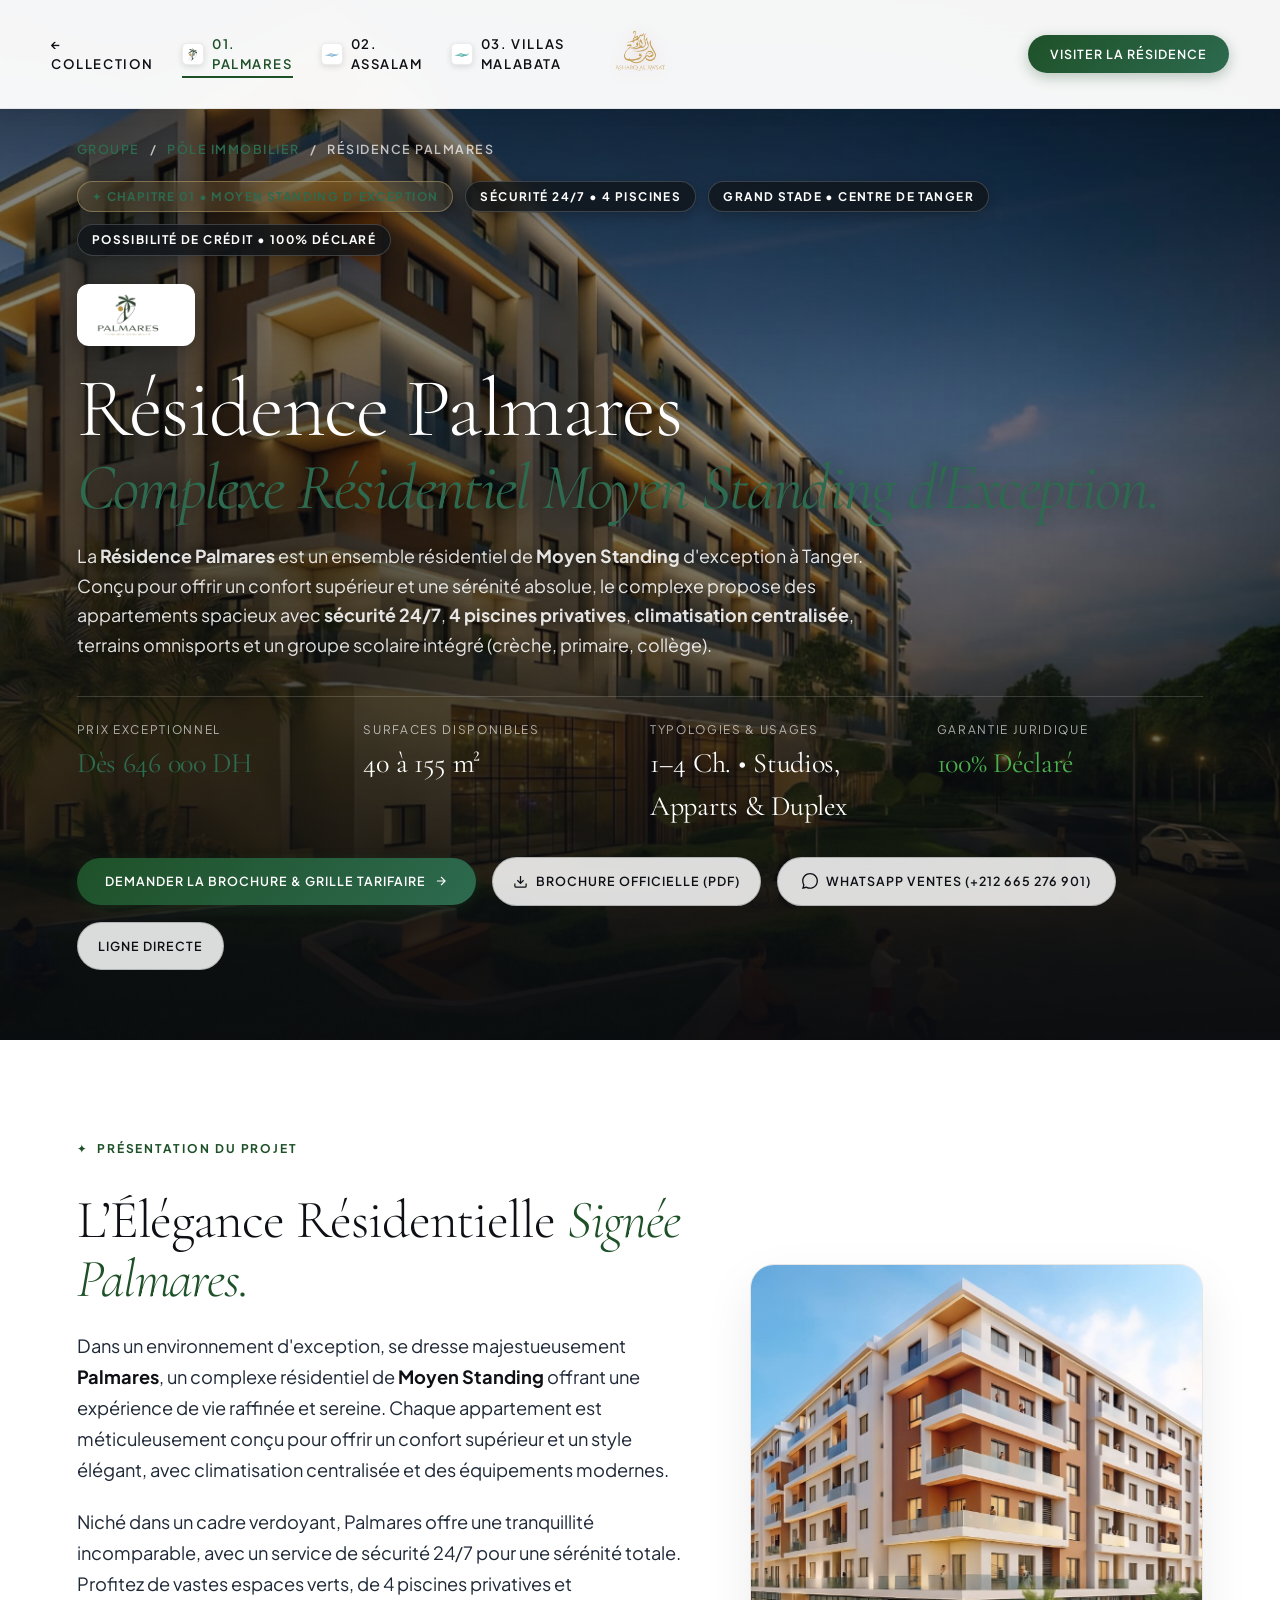
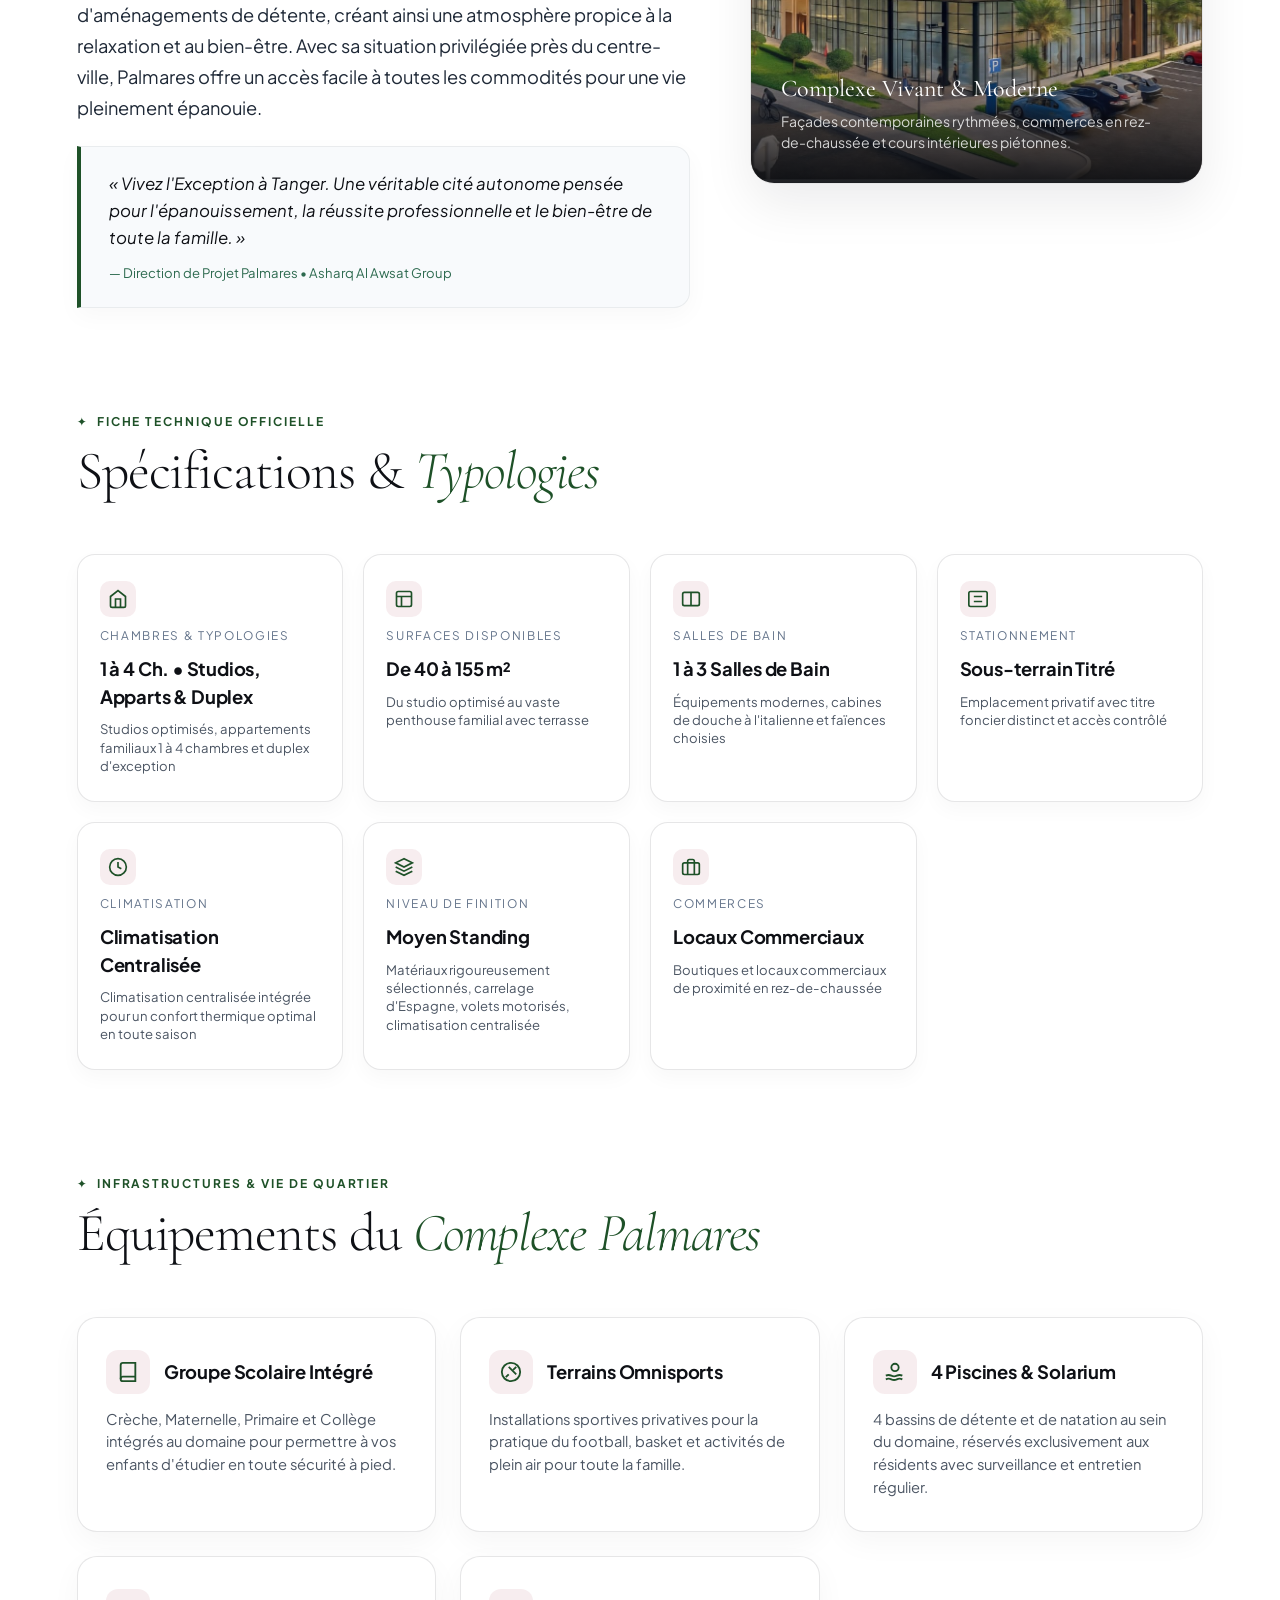
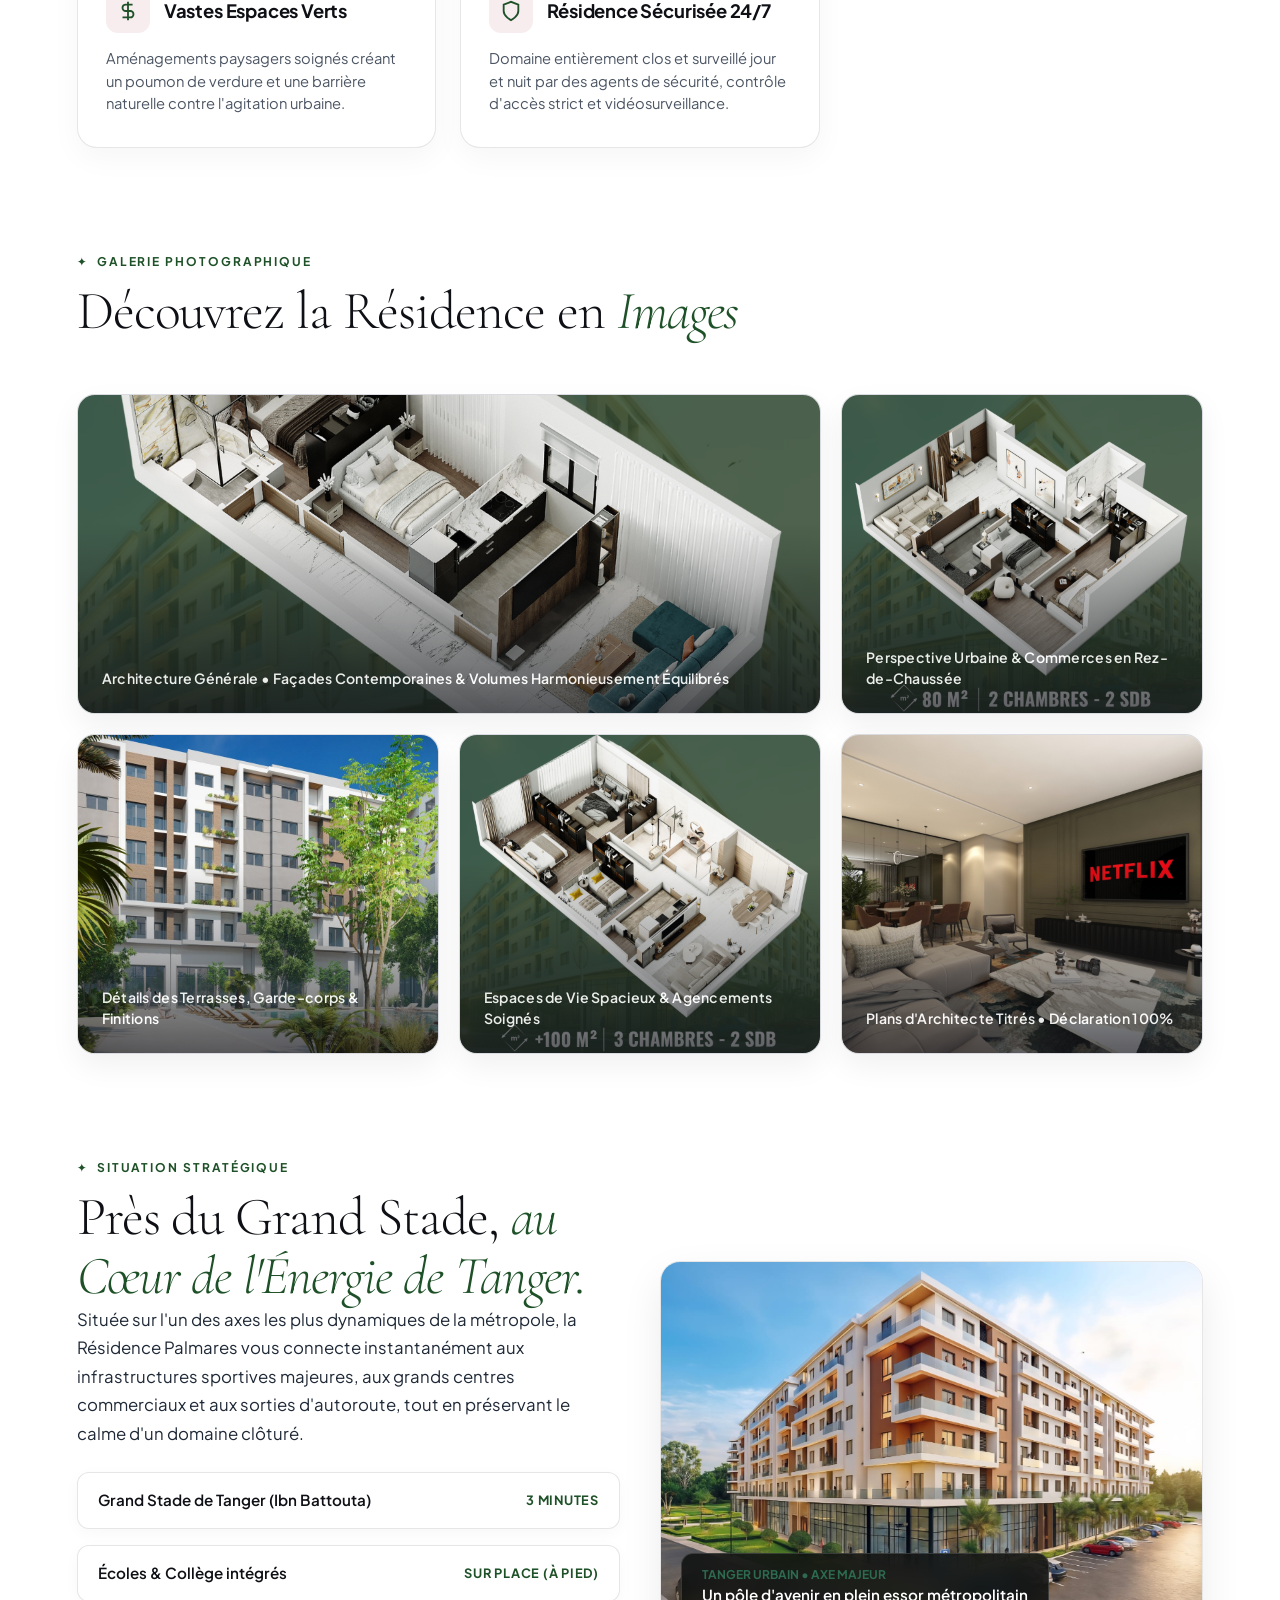
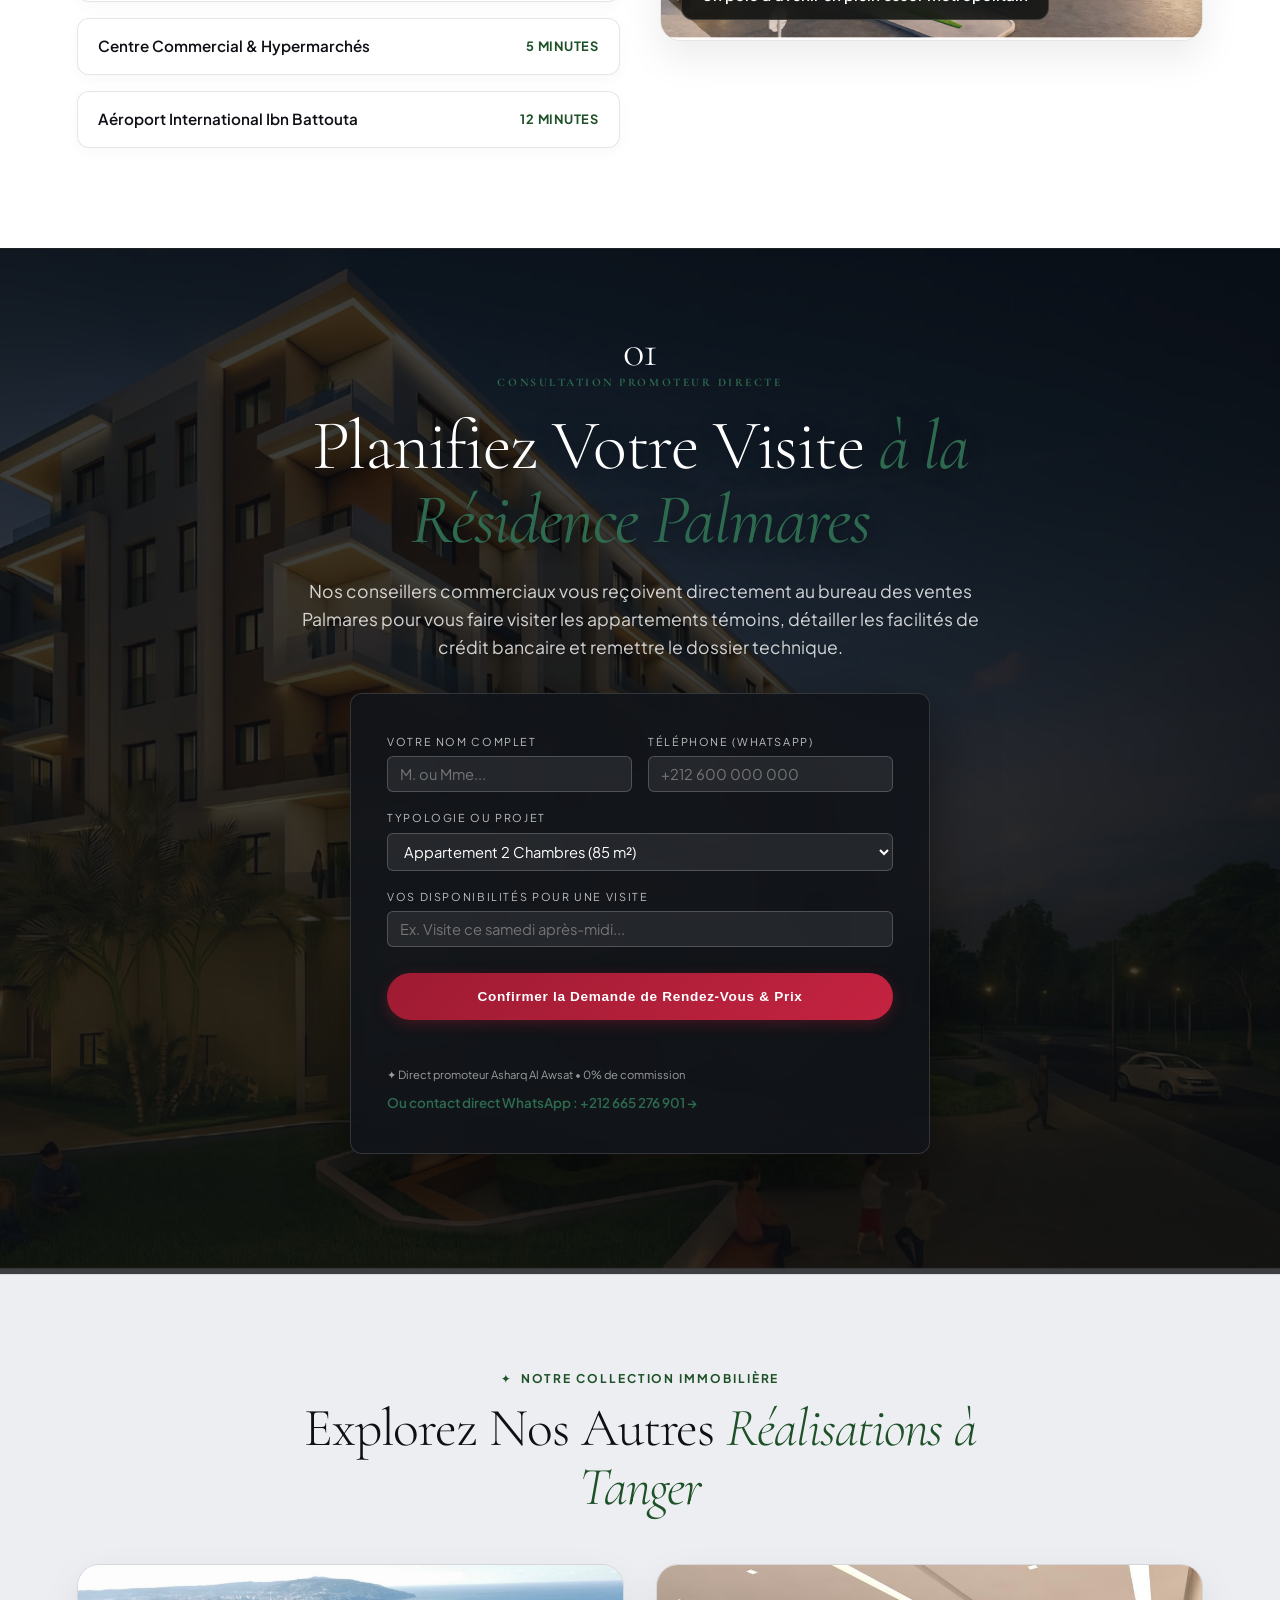
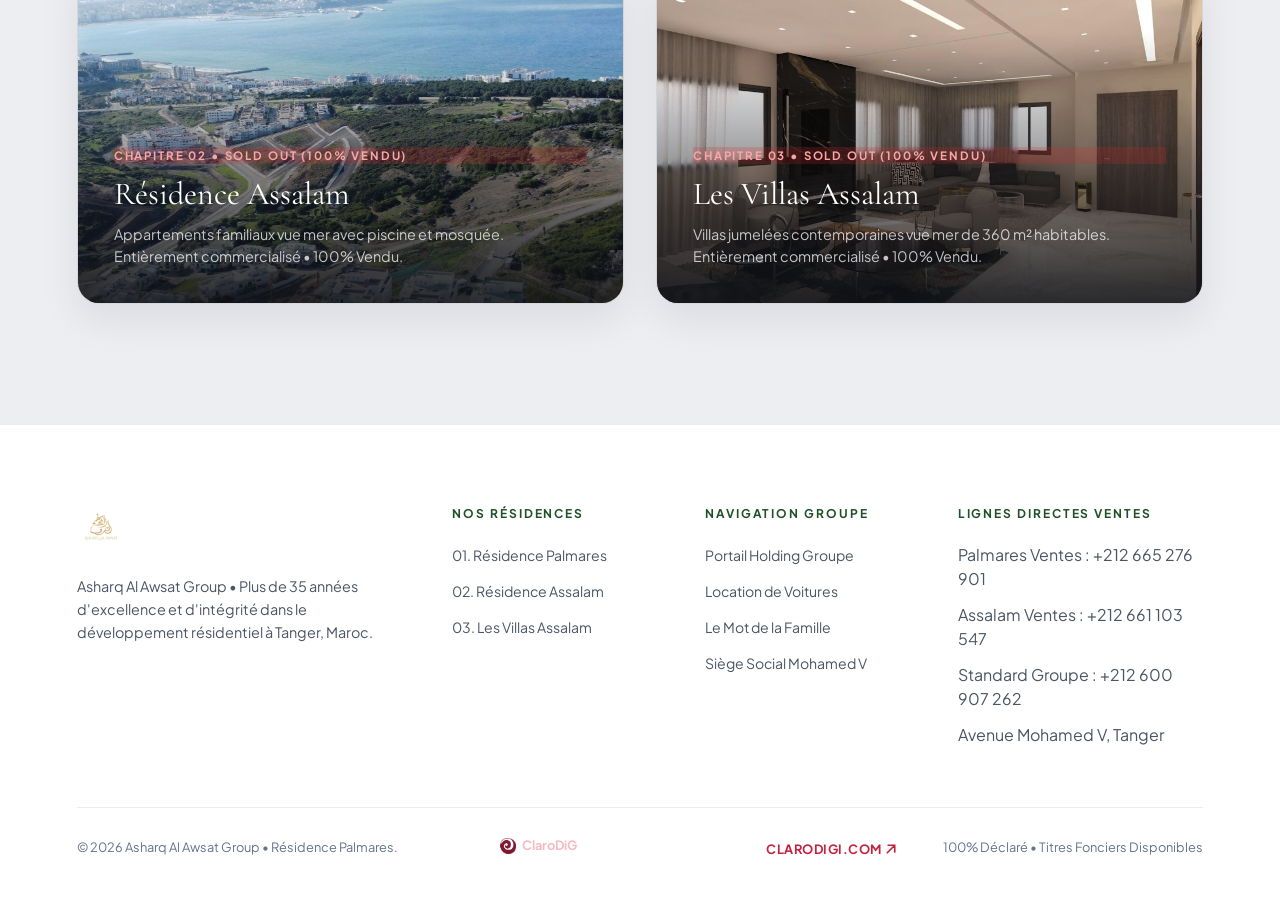
==== commit 8a4a374d: "fix(palmares): remove dark contrast clash, set clean white background with crisp readable black typo" ====
--- a/palmares.html
+++ b/palmares.html
@@ -148,7 +148,7 @@
             Dans un environnement d'exception, se dresse majestueusement <strong>Palmares</strong>, un complexe résidentiel de <strong>Moyen Standing</strong> offrant une expérience de vie raffinée et sereine. Chaque appartement est méticuleusement conçu pour offrir un confort supérieur et un style élégant, avec climatisation centralisée et des équipements modernes.
           </p>
 
-          <p class="proj-lead-p" style="color: rgba(255, 255, 255, 0.75);">
+          <p class="proj-lead-p">
             Niché dans un cadre verdoyant, Palmares offre une tranquillité incomparable, avec un service de sécurité 24/7 pour une sérénité totale. Profitez de vastes espaces verts, de 4 piscines privatives et d'aménagements de détente, créant ainsi une atmosphère propice à la relaxation et au bien-être. Avec sa situation privilégiée près du centre-ville, Palmares offre un accès facile à toutes les commodités pour une vie pleinement épanouie.
           </p>
 
@@ -415,7 +415,7 @@
           </div>
         </div>
 
-        <div style="position: relative; border-radius: 20px; overflow: hidden; height: 380px; border: 1px solid rgba(255,255,255,0.12); box-shadow: 0 20px 50px rgba(0,0,0,0.6);">
+        <div style="position: relative; border-radius: 20px; overflow: hidden; height: 380px; border: 1px solid rgba(14, 16, 21, 0.1); box-shadow: 0 16px 40px rgba(14, 16, 21, 0.08);">
           <img src="assets/projects/palmares_2.jpg" alt="Quartier Palmares Tanger" style="width: 100%; height: 100%; object-fit: cover;">
           <div style="position: absolute; bottom: 20px; left: 20px; background: rgba(14,16,15,0.85); backdrop-filter: blur(12px); padding: 12px 20px; border-radius: 12px; border: 1px solid rgba(255,255,255,0.15);">
             <div style="font-size: 0.75rem; color: var(--loam-gold-light); text-transform: uppercase; font-weight: 700;">Tanger Urbain • Axe Majeur</div>
--- a/styles/project-details.css
+++ b/styles/project-details.css
@@ -14,6 +14,19 @@
 /* ==========================================================================
    Project Identity Theming (Palmares Green, Assalam Blue, Villas Turquoise/Teal)
    ========================================================================== */
+/* Ensure all project detail showcases feature a crisp, luminous white architectural canvas */
+body[data-project],
+body.theme-palmares,
+body.theme-assalam,
+body.theme-villas {
+  background-color: #FFFFFF !important;
+  color: #0E1015 !important;
+}
+
+body[data-project] main {
+  background-color: #FFFFFF !important;
+}
+
 body[data-project="palmares"],
 body.theme-palmares {
   --loam-gold: #1E5128;
@@ -285,6 +298,7 @@
   padding: 100px 6vw;
   max-width: 1400px;
   margin: 0 auto;
+  background-color: #FFFFFF;
 }
 
 .proj-section-title-wrap {
@@ -315,7 +329,7 @@
 
 .proj-section-title em {
   font-style: italic;
-  color: var(--loam-gold-light, #C42340);
+  color: var(--loam-gold, #1E5128);
 }
 
 /* Two-column Story Layout */
@@ -335,19 +349,27 @@
 .proj-lead-p {
   font-size: 1.14rem;
   line-height: 1.7;
-  color: #333A48;
+  color: #1F2937;
+}
+
+.proj-lead-p strong {
+  color: #0E1015;
+  font-weight: 700;
 }
 
 .proj-quote-box {
-  background: #FFFFFF;
+  background: #F8FAFC;
   border-left: 4px solid var(--loam-gold, #9E1B32);
-  padding: 22px 26px;
+  border-top: 1px solid rgba(14, 16, 21, 0.06);
+  border-right: 1px solid rgba(14, 16, 21, 0.06);
+  border-bottom: 1px solid rgba(14, 16, 21, 0.06);
+  padding: 24px 28px;
   border-radius: 0 16px 16px 0;
   font-size: 1.05rem;
   font-style: italic;
   color: #0E1015;
   line-height: 1.6;
-  box-shadow: 0 8px 24px rgba(14, 16, 21, 0.04);
+  box-shadow: 0 8px 24px rgba(14, 16, 21, 0.03);
 }
 
 .proj-story-visual {
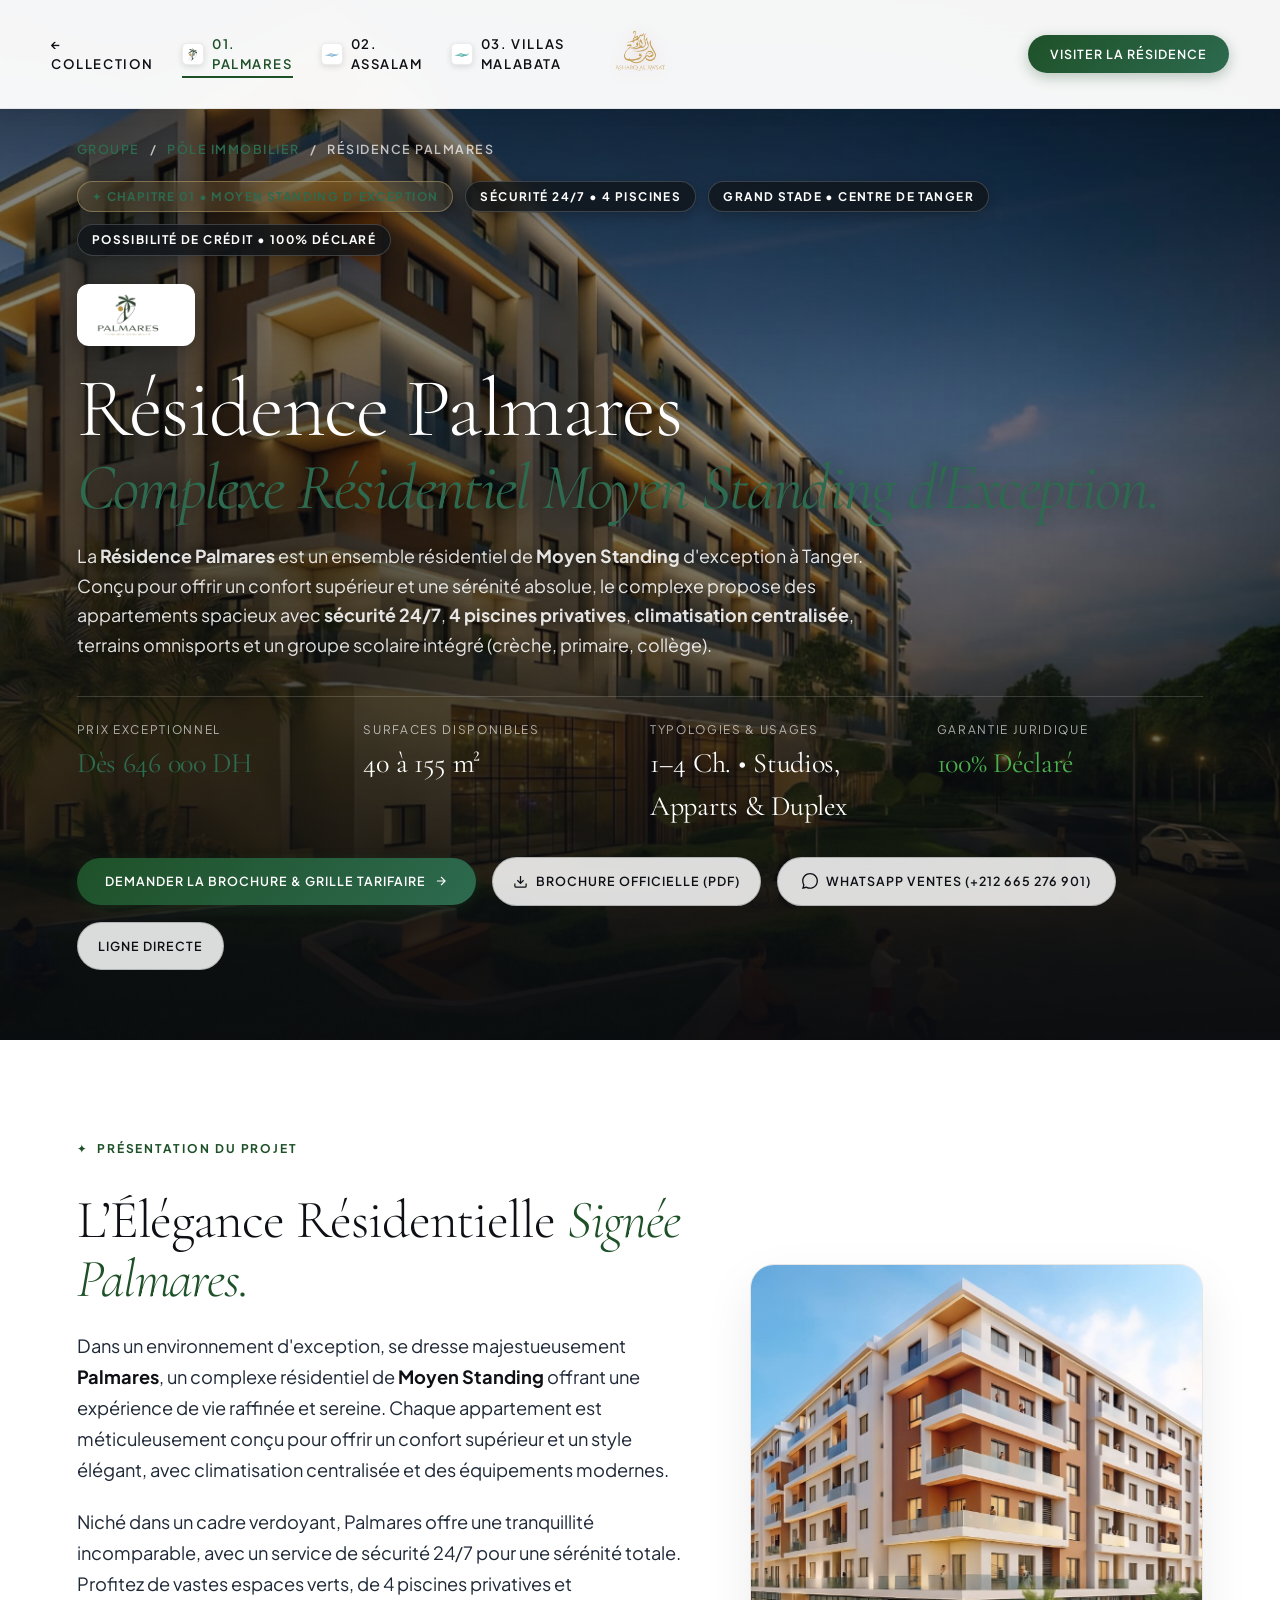
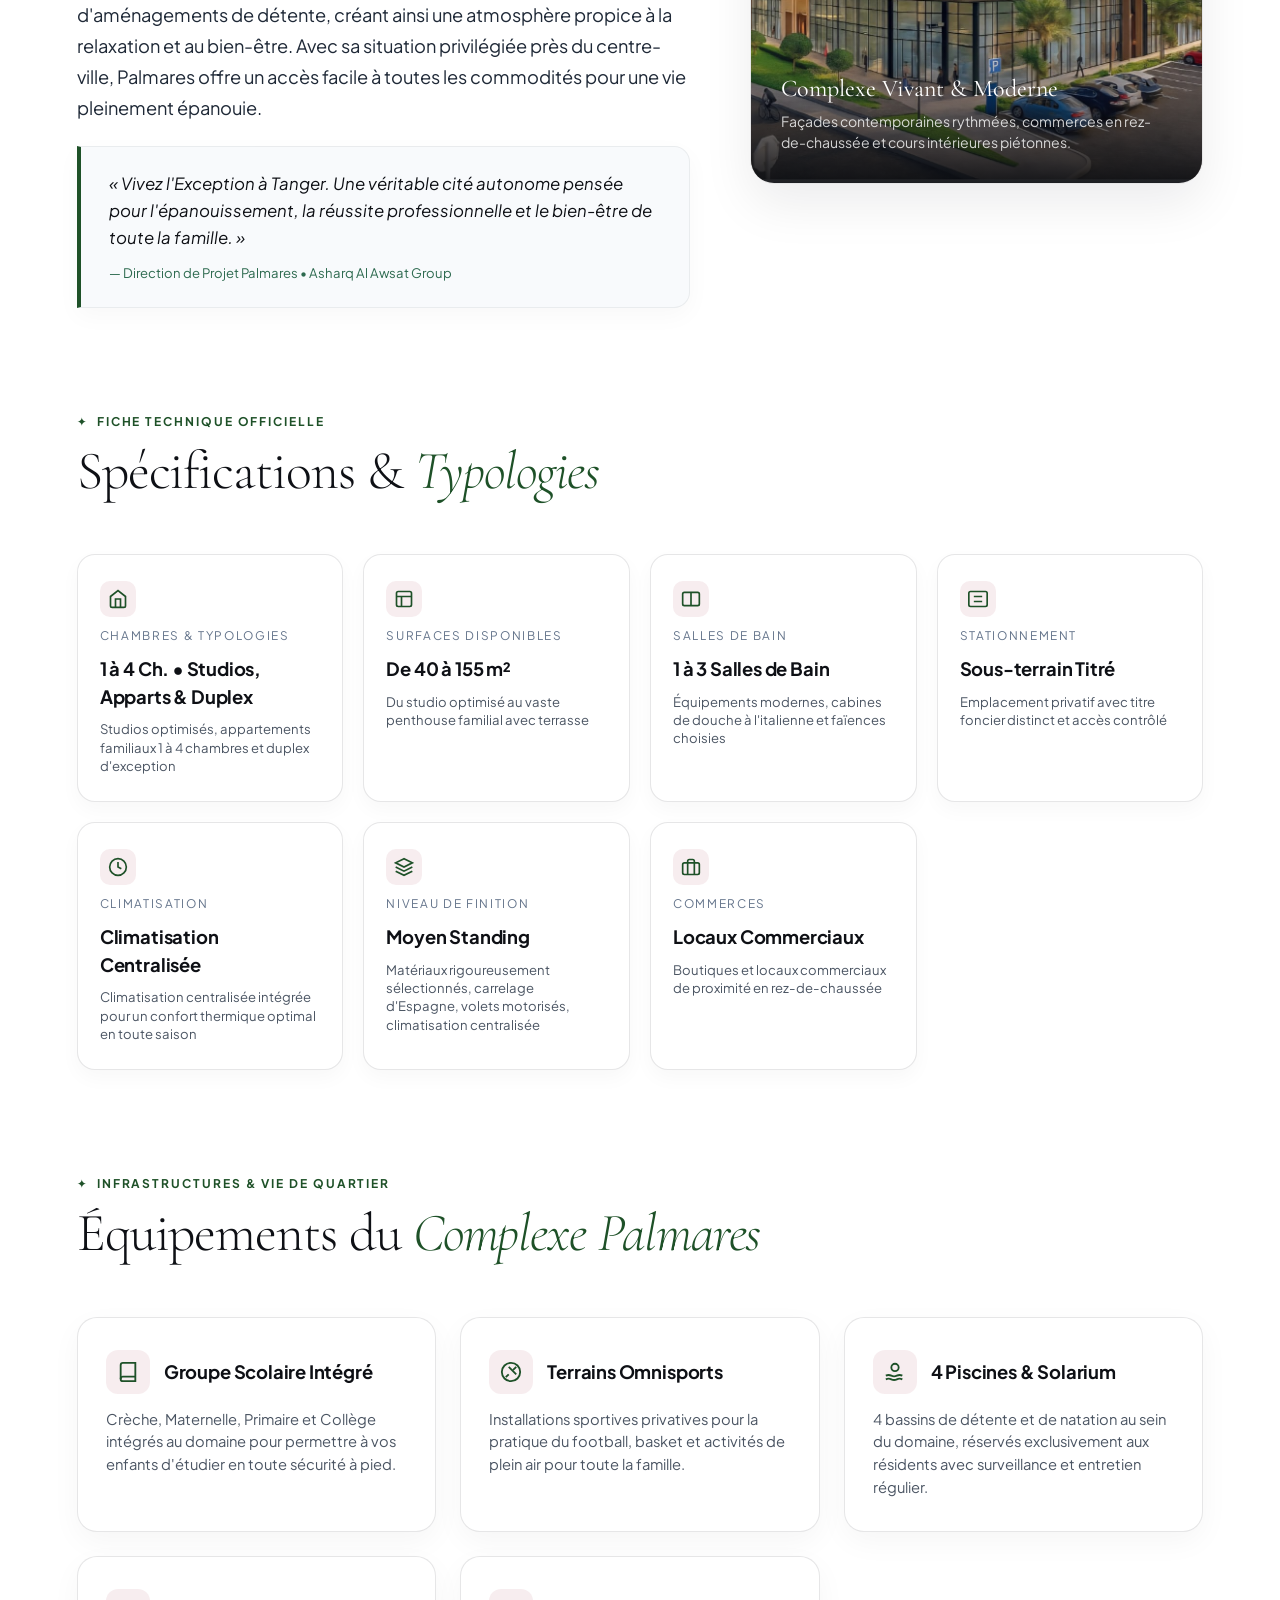
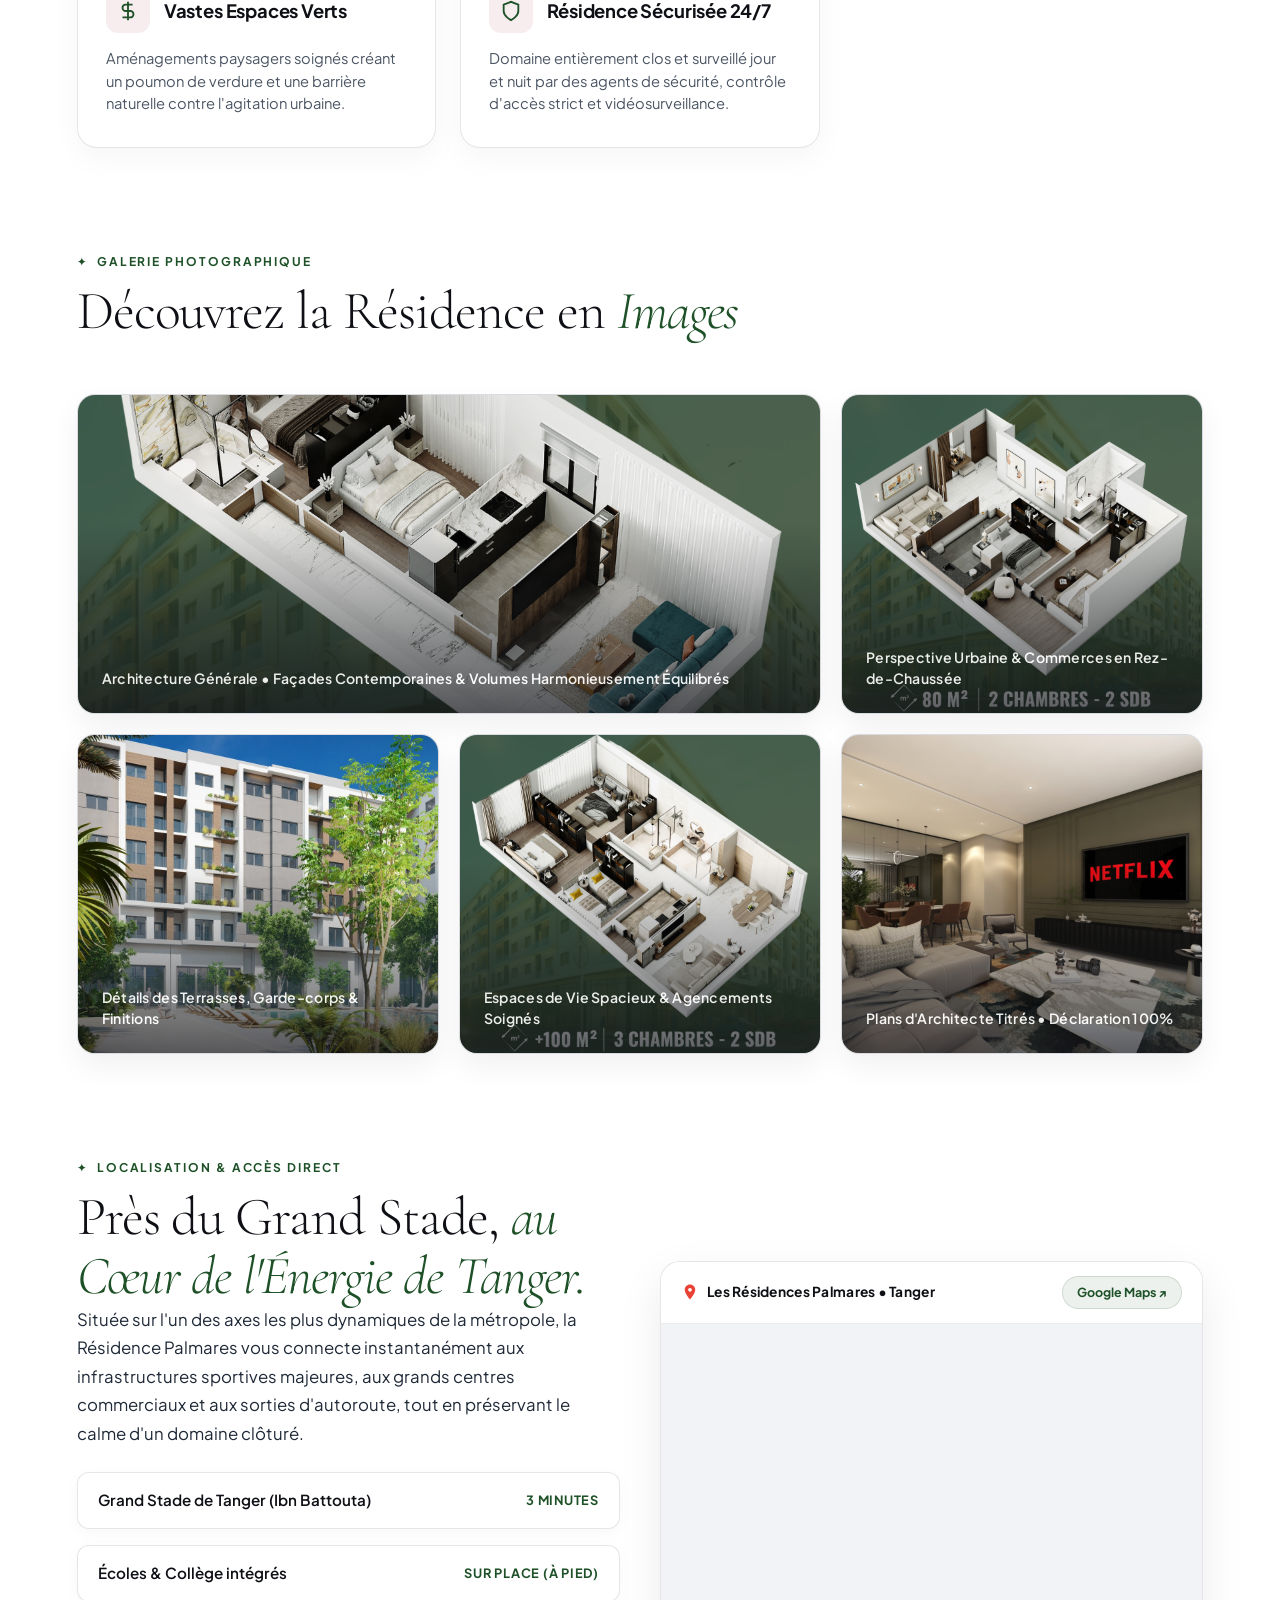
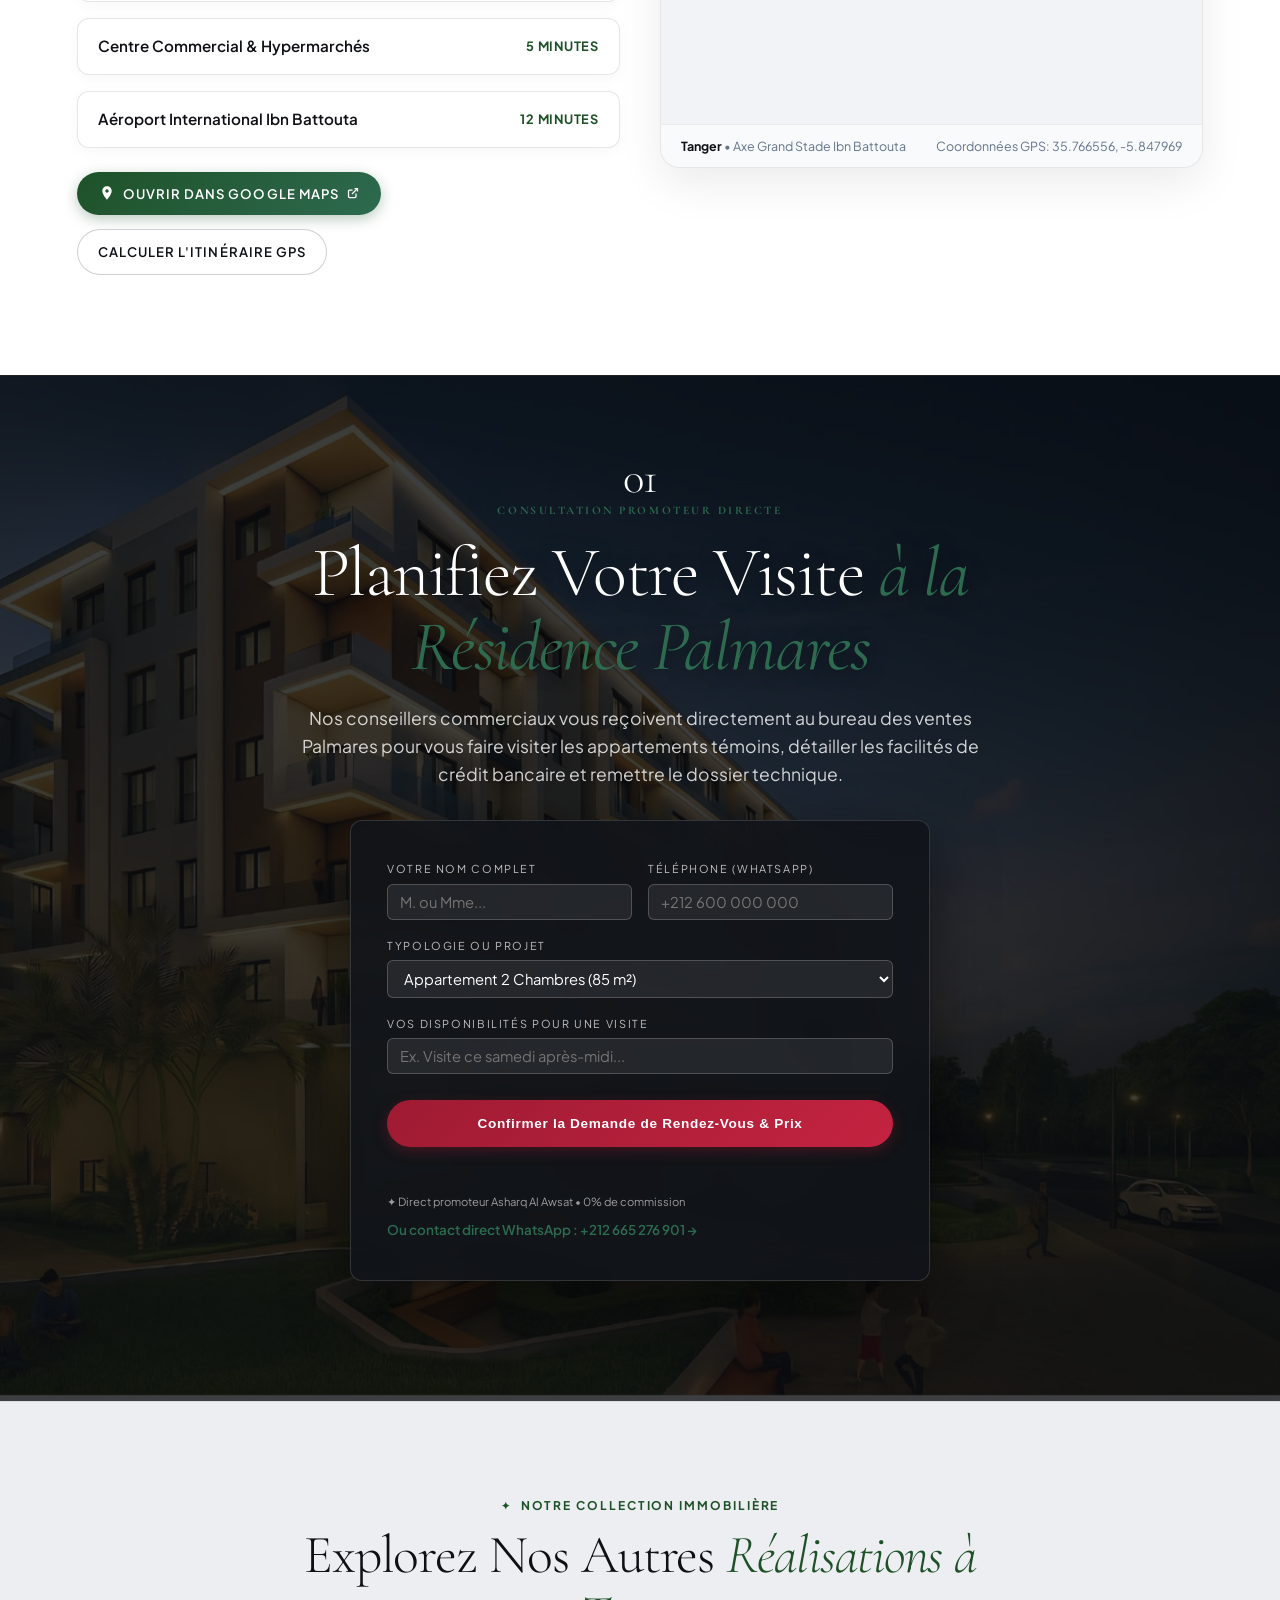
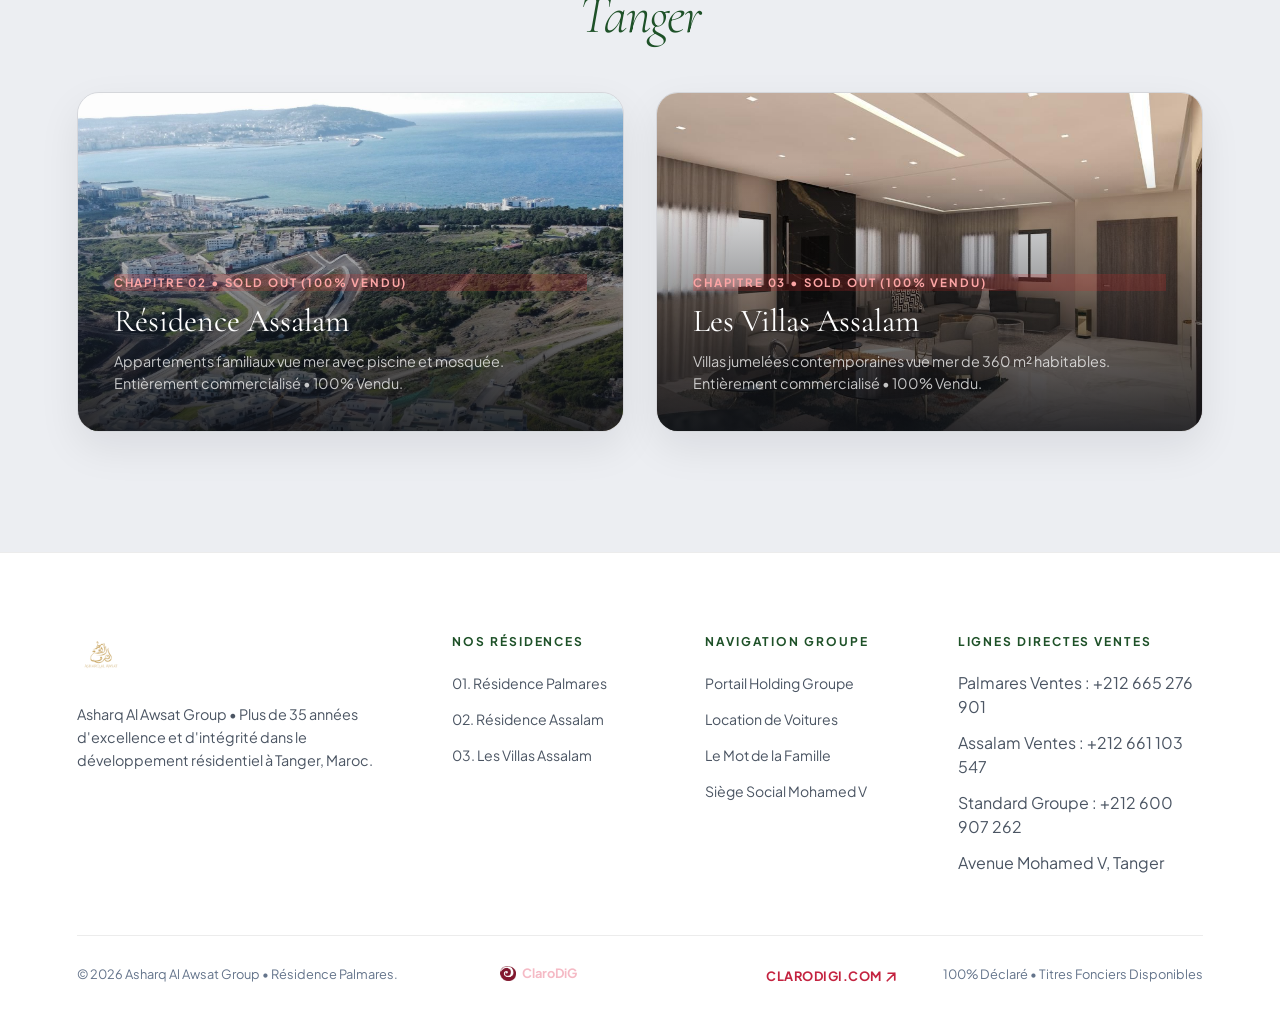
==== commit e0367f8d: "feat(maps): add interactive Google Maps showcase with direct links across all project pages" ====
--- a/palmares.html
+++ b/palmares.html
@@ -380,13 +380,13 @@
 
 
     <!-- ==========================================================================
-         EMPLACEMENT & ACCÈS TANGER
+         EMPLACEMENT & ACCÈS TANGER — GOOGLE MAPS INTERACTIF
          ========================================================================== -->
     <section class="proj-section" style="padding-top: 0;">
       <div class="proj-location-grid">
         <div>
           <div class="proj-section-eyebrow">
-            <span>✦</span> Situation Stratégique
+            <span>✦</span> Localisation & Accès Direct
           </div>
           <h2 class="proj-section-title">
             Près du Grand Stade, <em>au Cœur de l'Énergie de Tanger.</em>
@@ -413,13 +413,43 @@
               <span class="proj-point-dist">12 Minutes</span>
             </div>
           </div>
-        </div>
-
-        <div style="position: relative; border-radius: 20px; overflow: hidden; height: 380px; border: 1px solid rgba(14, 16, 21, 0.1); box-shadow: 0 16px 40px rgba(14, 16, 21, 0.08);">
-          <img src="assets/projects/palmares_2.jpg" alt="Quartier Palmares Tanger" style="width: 100%; height: 100%; object-fit: cover;">
-          <div style="position: absolute; bottom: 20px; left: 20px; background: rgba(14,16,15,0.85); backdrop-filter: blur(12px); padding: 12px 20px; border-radius: 12px; border: 1px solid rgba(255,255,255,0.15);">
-            <div style="font-size: 0.75rem; color: var(--loam-gold-light); text-transform: uppercase; font-weight: 700;">Tanger Urbain • Axe Majeur</div>
-            <div style="font-size: 0.95rem; font-weight: 600; color: #fff;">Un pôle d'avenir en plein essor métropolitain</div>
+
+          <div style="display: flex; gap: 14px; margin-top: 24px; flex-wrap: wrap;">
+            <a href="https://share.google/8IbP5KHM5J5JCG4iH" target="_blank" rel="noopener" class="loam-btn-primary" style="padding: 12px 22px; font-size: 0.82rem; display: inline-flex; align-items: center; gap: 8px;">
+              <svg width="16" height="16" viewBox="0 0 24 24" fill="currentColor"><path d="M12 2C8.13 2 5 5.13 5 9c0 5.25 7 13 7 13s7-7.75 7-13c0-3.87-3.13-7-7-7zm0 9.5c-1.38 0-2.5-1.12-2.5-2.5s1.12-2.5 2.5-2.5 2.5 1.12 2.5 2.5-1.12 2.5-2.5 2.5z"/></svg>
+              <span>Ouvrir dans Google Maps</span>
+              <svg width="12" height="12" viewBox="0 0 24 24" fill="none" stroke="currentColor" stroke-width="2.5"><path d="M18 13v6a2 2 0 0 1-2 2H5a2 2 0 0 1-2-2V8a2 2 0 0 1 2-2h6M15 3h6v6M10 14L21 3"/></svg>
+            </a>
+            <a href="https://maps.google.com/?daddr=35.7665556,-5.8479694" target="_blank" rel="noopener" class="loam-btn-outline" style="padding: 12px 20px; font-size: 0.82rem; display: inline-flex; align-items: center; gap: 8px;">
+              <span>Calculer l'Itinéraire GPS</span>
+            </a>
+          </div>
+        </div>
+
+        <div class="proj-map-card">
+          <div class="proj-map-header">
+            <div class="proj-map-badge">
+              <svg width="18" height="18" viewBox="0 0 24 24" fill="#EA4335"><path d="M12 2C8.13 2 5 5.13 5 9c0 5.25 7 13 7 13s7-7.75 7-13c0-3.87-3.13-7-7-7zm0 9.5c-1.38 0-2.5-1.12-2.5-2.5s1.12-2.5 2.5-2.5 2.5 1.12 2.5 2.5-1.12 2.5-2.5 2.5z"/></svg>
+              <span>Les Résidences Palmares • Tanger</span>
+            </div>
+            <a href="https://share.google/8IbP5KHM5J5JCG4iH" target="_blank" rel="noopener" class="proj-map-ext-link">
+              <span>Google Maps ↗</span>
+            </a>
+          </div>
+
+          <div class="proj-map-frame-wrap">
+            <iframe 
+              src="https://www.google.com/maps/embed?pb=!1m18!1m12!1m3!1d3239.813!2d-5.8505493!3d35.7665592!2m3!1f0!2f0!3f0!3m2!1i1024!2i768!4f13.1!3m3!1m2!1s0xd0c7f2122b5c5e3%3A0xb324d27e8a9462b0!2sLes%20R%C3%A9sidences%20Palmares!5e0!3m2!1sfr!2sma!4v1711111111111!5m2!1sfr!2sma" 
+              title="Localisation Google Maps - Résidence Palmares Tanger" 
+              loading="lazy" 
+              allowfullscreen="" 
+              referrerpolicy="no-referrer-when-downgrade">
+            </iframe>
+          </div>
+
+          <div class="proj-map-footer">
+            <div><strong>Tanger</strong> • Axe Grand Stade Ibn Battouta</div>
+            <div>Coordonnées GPS: 35.766556, -5.847969</div>
           </div>
         </div>
       </div>
--- a/styles/loam.css
+++ b/styles/loam.css
@@ -66,7 +66,7 @@
 }
 
 /* Section Scroll Snap & Offset Grounding (Holding Style) */
-#hero, #palmares, #assalam, #villas, #contact {
+#hero, #palmares, #assalam, #villas, #maps, #contact {
   scroll-margin-top: 70px !important;
 }
 
@@ -1759,3 +1759,115 @@
   }
 }
 
+/* ==========================================================================
+   Master Google Maps Showcase Section for Real Estate Portal
+   ========================================================================== */
+.loam-maps-section {
+  position: relative;
+  padding: 100px 6vw;
+  background-color: #FFFFFF;
+  color: #0E1015;
+}
+
+.loam-maps-container {
+  max-width: 1380px;
+  margin: 0 auto;
+}
+
+.loam-maps-header-row {
+  display: flex;
+  justify-content: space-between;
+  align-items: flex-end;
+  flex-wrap: wrap;
+  gap: 24px;
+  margin-bottom: 32px;
+}
+
+.loam-maps-tabs {
+  display: flex;
+  align-items: center;
+  gap: 10px;
+  flex-wrap: wrap;
+}
+
+.loam-maps-tab {
+  display: inline-flex;
+  align-items: center;
+  gap: 8px;
+  padding: 10px 18px;
+  border-radius: 9999px;
+  background: #F1F3F7;
+  border: 1px solid rgba(14, 16, 21, 0.08);
+  font-family: inherit;
+  font-size: 0.82rem;
+  font-weight: 700;
+  color: #4B5563;
+  cursor: pointer;
+  transition: all 0.25s ease;
+}
+
+.loam-maps-tab:hover {
+  background: #E5E7EB;
+  color: #0E1015;
+}
+
+.loam-maps-tab.active {
+  background: #0E1015;
+  color: #FFFFFF;
+  border-color: #0E1015;
+  box-shadow: 0 4px 14px rgba(14, 16, 21, 0.2);
+}
+
+.loam-maps-box {
+  background: #FFFFFF;
+  border: 1px solid rgba(14, 16, 21, 0.1);
+  border-radius: 24px;
+  overflow: hidden;
+  box-shadow: 0 20px 50px rgba(14, 16, 21, 0.08);
+  display: grid;
+  grid-template-columns: 1fr 2.2fr;
+  min-height: 480px;
+}
+
+.loam-maps-info-col {
+  padding: 36px 32px;
+  display: flex;
+  flex-direction: column;
+  justify-content: space-between;
+  gap: 24px;
+  background: #FAFAFC;
+  border-right: 1px solid rgba(14, 16, 21, 0.08);
+}
+
+.loam-maps-frame-col {
+  position: relative;
+  background: #E5E7EB;
+  min-height: 440px;
+}
+
+.loam-maps-frame-col iframe {
+  width: 100%;
+  height: 100%;
+  min-height: 440px;
+  border: 0;
+  display: block;
+}
+
+@media (max-width: 960px) {
+  .loam-maps-box {
+    grid-template-columns: 1fr !important;
+  }
+  .loam-maps-info-col {
+    border-right: 0 !important;
+    border-bottom: 1px solid rgba(14, 16, 21, 0.08) !important;
+    padding: 24px 20px !important;
+  }
+  .loam-maps-frame-col {
+    min-height: 340px !important;
+  }
+  .loam-maps-frame-col iframe {
+    min-height: 340px !important;
+  }
+}
+
+
--- a/styles/project-details.css
+++ b/styles/project-details.css
@@ -679,6 +679,113 @@
   text-transform: uppercase;
 }
 
+/* ==========================================================================
+   Luxury Google Maps Showcase Architecture
+   ========================================================================== */
+.proj-map-card {
+  position: relative;
+  border-radius: 20px;
+  overflow: hidden;
+  background: #FFFFFF;
+  border: 1px solid rgba(14, 16, 21, 0.1);
+  box-shadow: 0 16px 45px rgba(14, 16, 21, 0.08);
+  display: flex;
+  flex-direction: column;
+  transition: transform 0.3s ease, box-shadow 0.3s ease;
+}
+
+.proj-map-card:hover {
+  box-shadow: 0 22px 55px rgba(14, 16, 21, 0.12);
+  border-color: rgba(14, 16, 21, 0.18);
+}
+
+.proj-map-header {
+  display: flex;
+  align-items: center;
+  justify-content: space-between;
+  padding: 14px 20px;
+  background: #FFFFFF;
+  border-bottom: 1px solid rgba(14, 16, 21, 0.08);
+  gap: 12px;
+}
+
+.proj-map-badge {
+  display: inline-flex;
+  align-items: center;
+  gap: 8px;
+  font-size: 0.86rem;
+  font-weight: 700;
+  color: #0E1015;
+  letter-spacing: 0.02em;
+}
+
+.proj-map-badge svg {
+  color: #EA4335;
+  flex-shrink: 0;
+}
+
+.proj-map-ext-link {
+  display: inline-flex;
+  align-items: center;
+  gap: 6px;
+  font-size: 0.78rem;
+  font-weight: 700;
+  color: var(--loam-gold, #1E5128);
+  text-decoration: none;
+  padding: 6px 14px;
+  border-radius: 9999px;
+  background: rgba(30, 81, 40, 0.08);
+  border: 1px solid rgba(30, 81, 40, 0.15);
+  transition: all 0.2s ease;
+  white-space: nowrap;
+}
+
+.proj-map-ext-link:hover {
+  background: var(--loam-gold, #1E5128);
+  color: #FFFFFF;
+}
+
+.proj-map-frame-wrap {
+  position: relative;
+  width: 100%;
+  height: 400px;
+  background: #F1F3F7;
+}
+
+.proj-map-frame-wrap iframe {
+  width: 100%;
+  height: 100%;
+  border: 0;
+  display: block;
+}
+
+.proj-map-footer {
+  display: flex;
+  align-items: center;
+  justify-content: space-between;
+  flex-wrap: wrap;
+  gap: 10px;
+  padding: 12px 20px;
+  background: #F8FAFC;
+  border-top: 1px solid rgba(14, 16, 21, 0.06);
+  font-size: 0.78rem;
+  color: #64748B;
+}
+
+.proj-map-footer strong {
+  color: #0E1015;
+}
+
+@media (max-width: 900px) {
+  .proj-location-grid {
+    grid-template-columns: 1fr !important;
+    gap: 32px !important;
+  }
+  .proj-map-frame-wrap {
+    height: 330px !important;
+  }
+}
+
 /* Cross-Navigation Cards */
 .proj-cross-section {
   padding: 90px 6vw 120px;
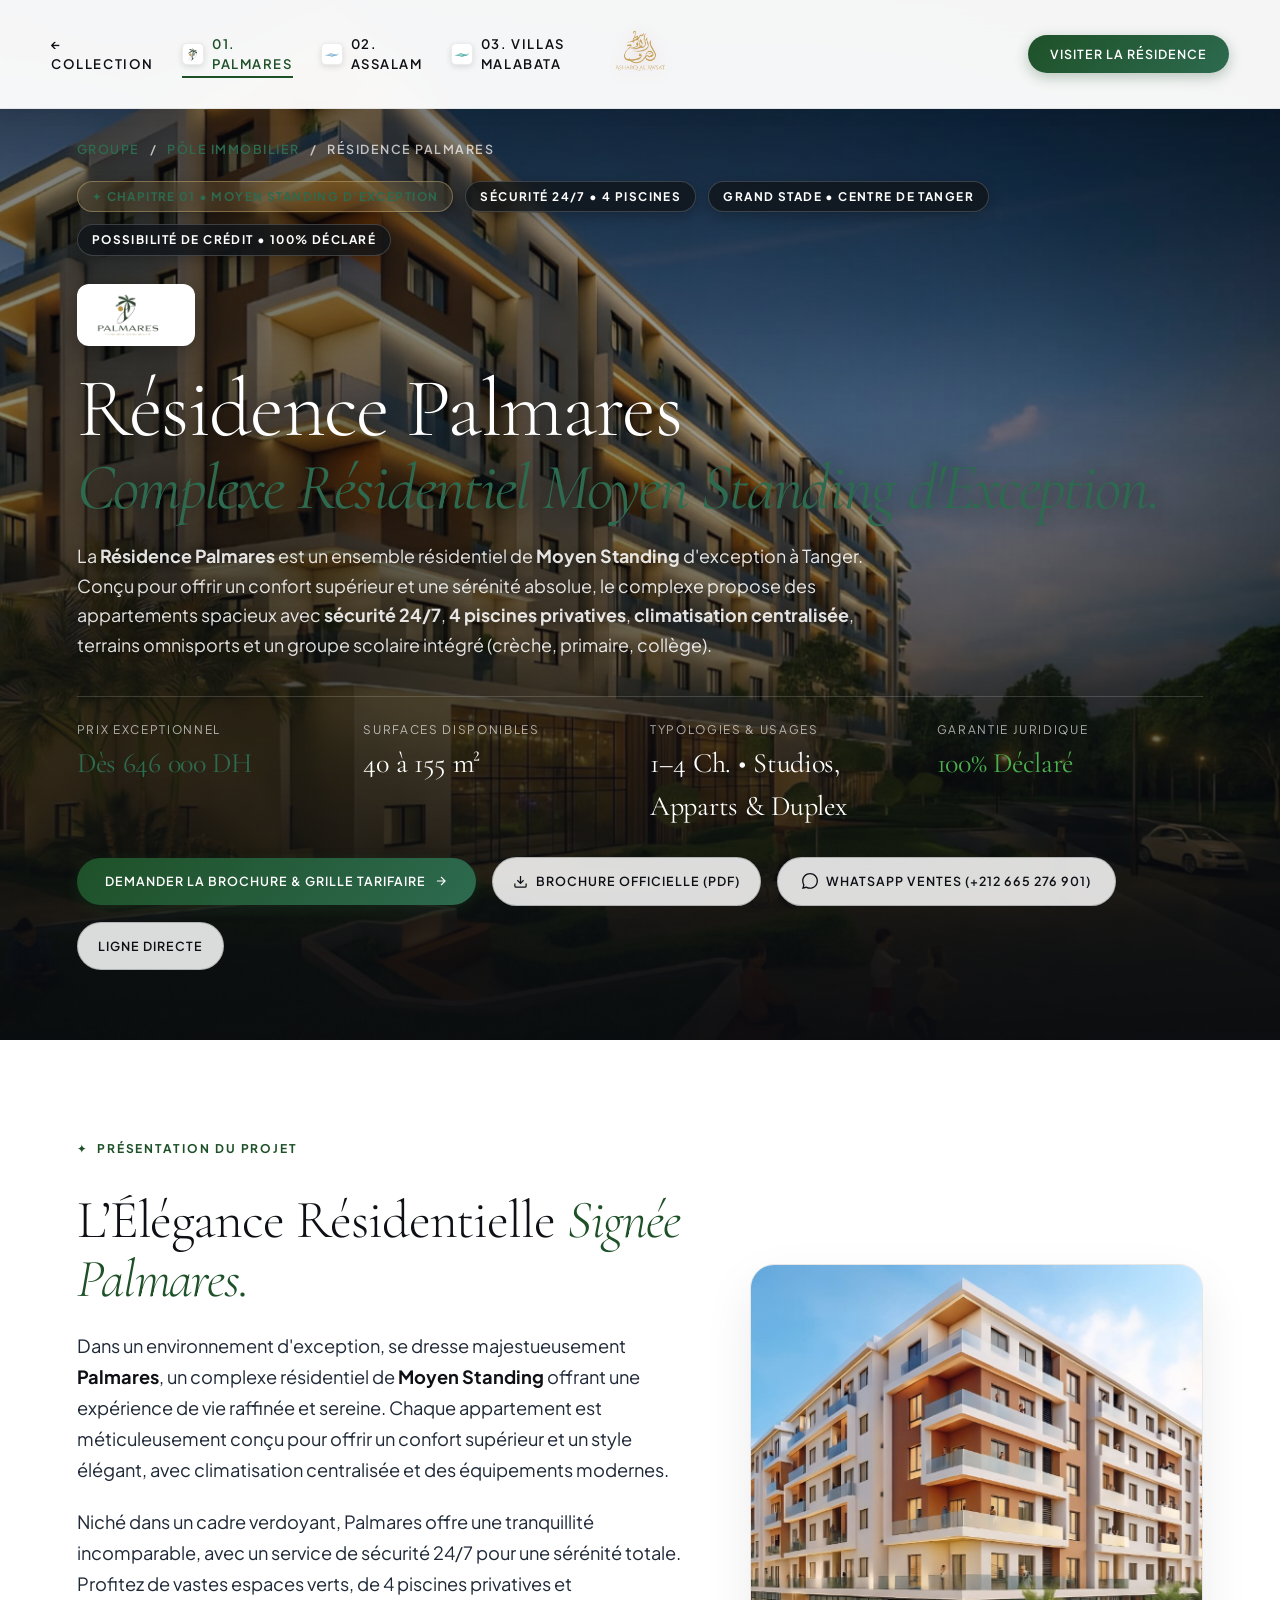
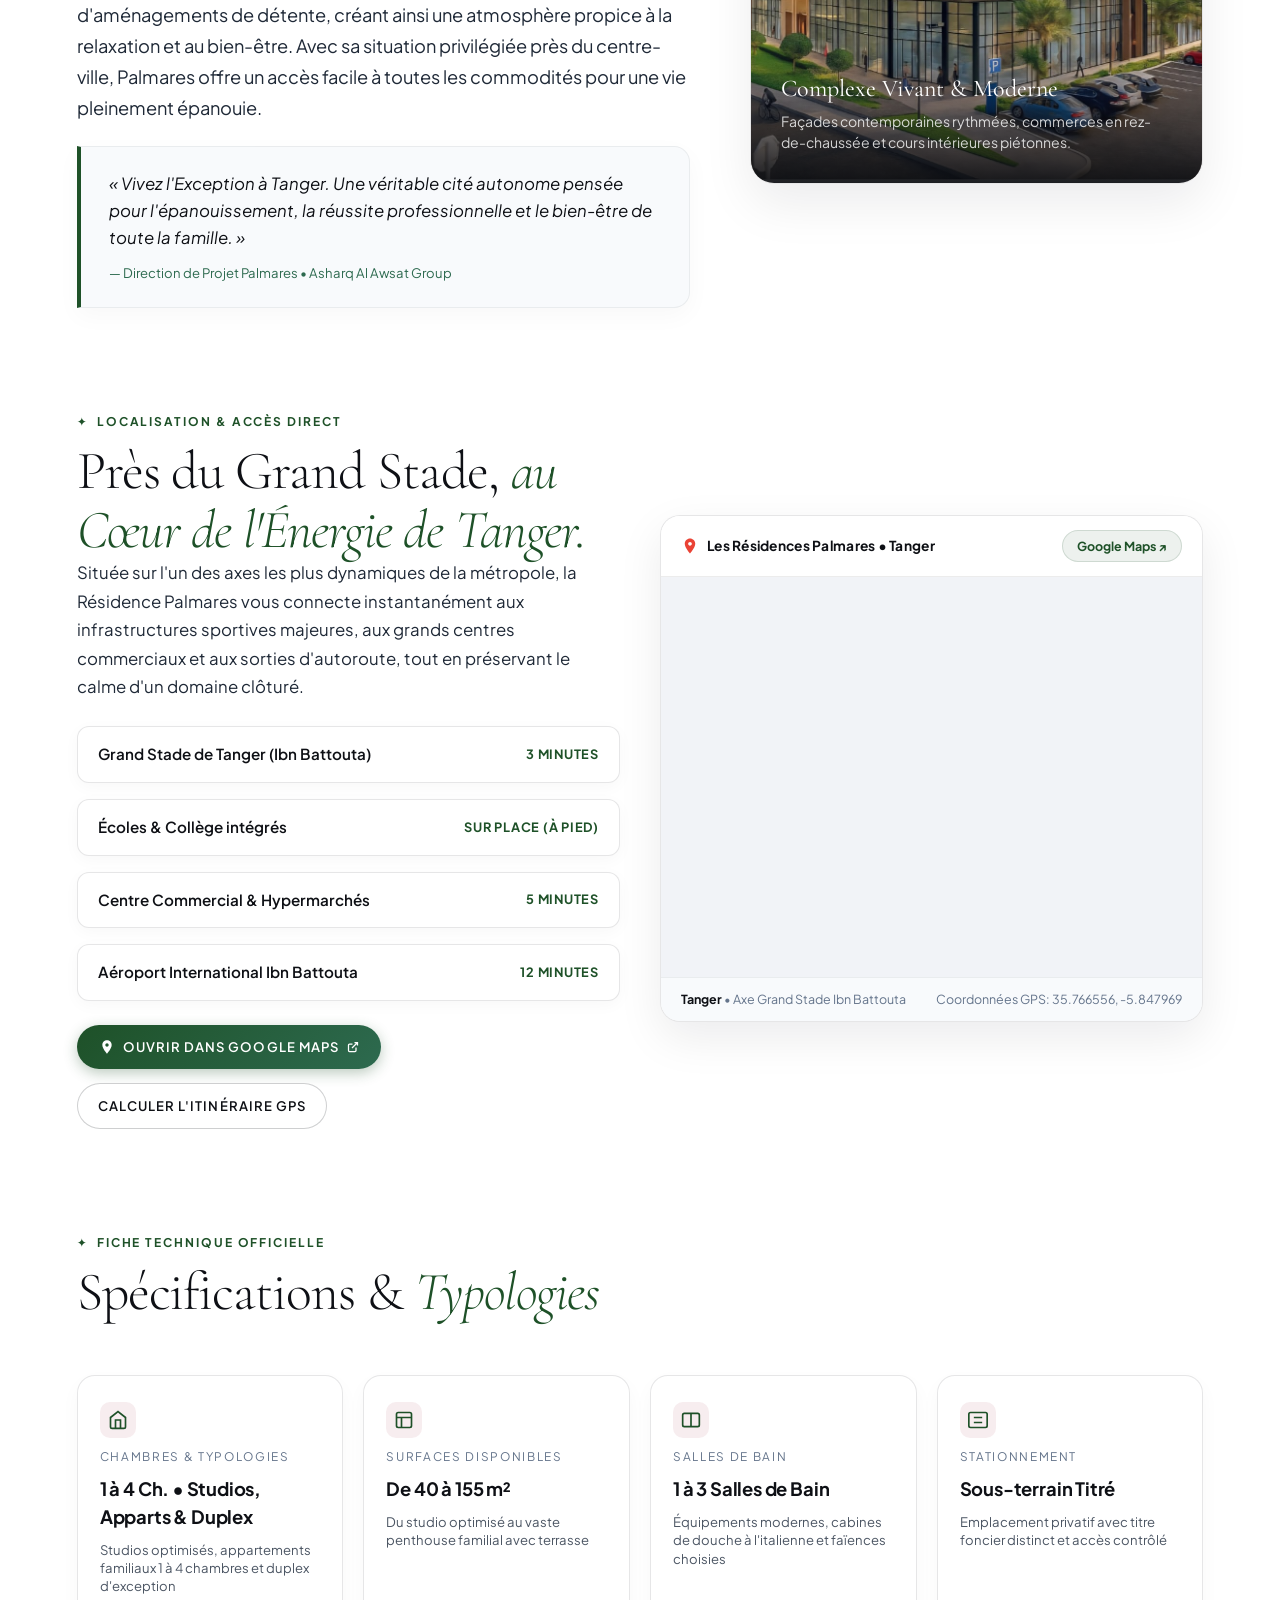
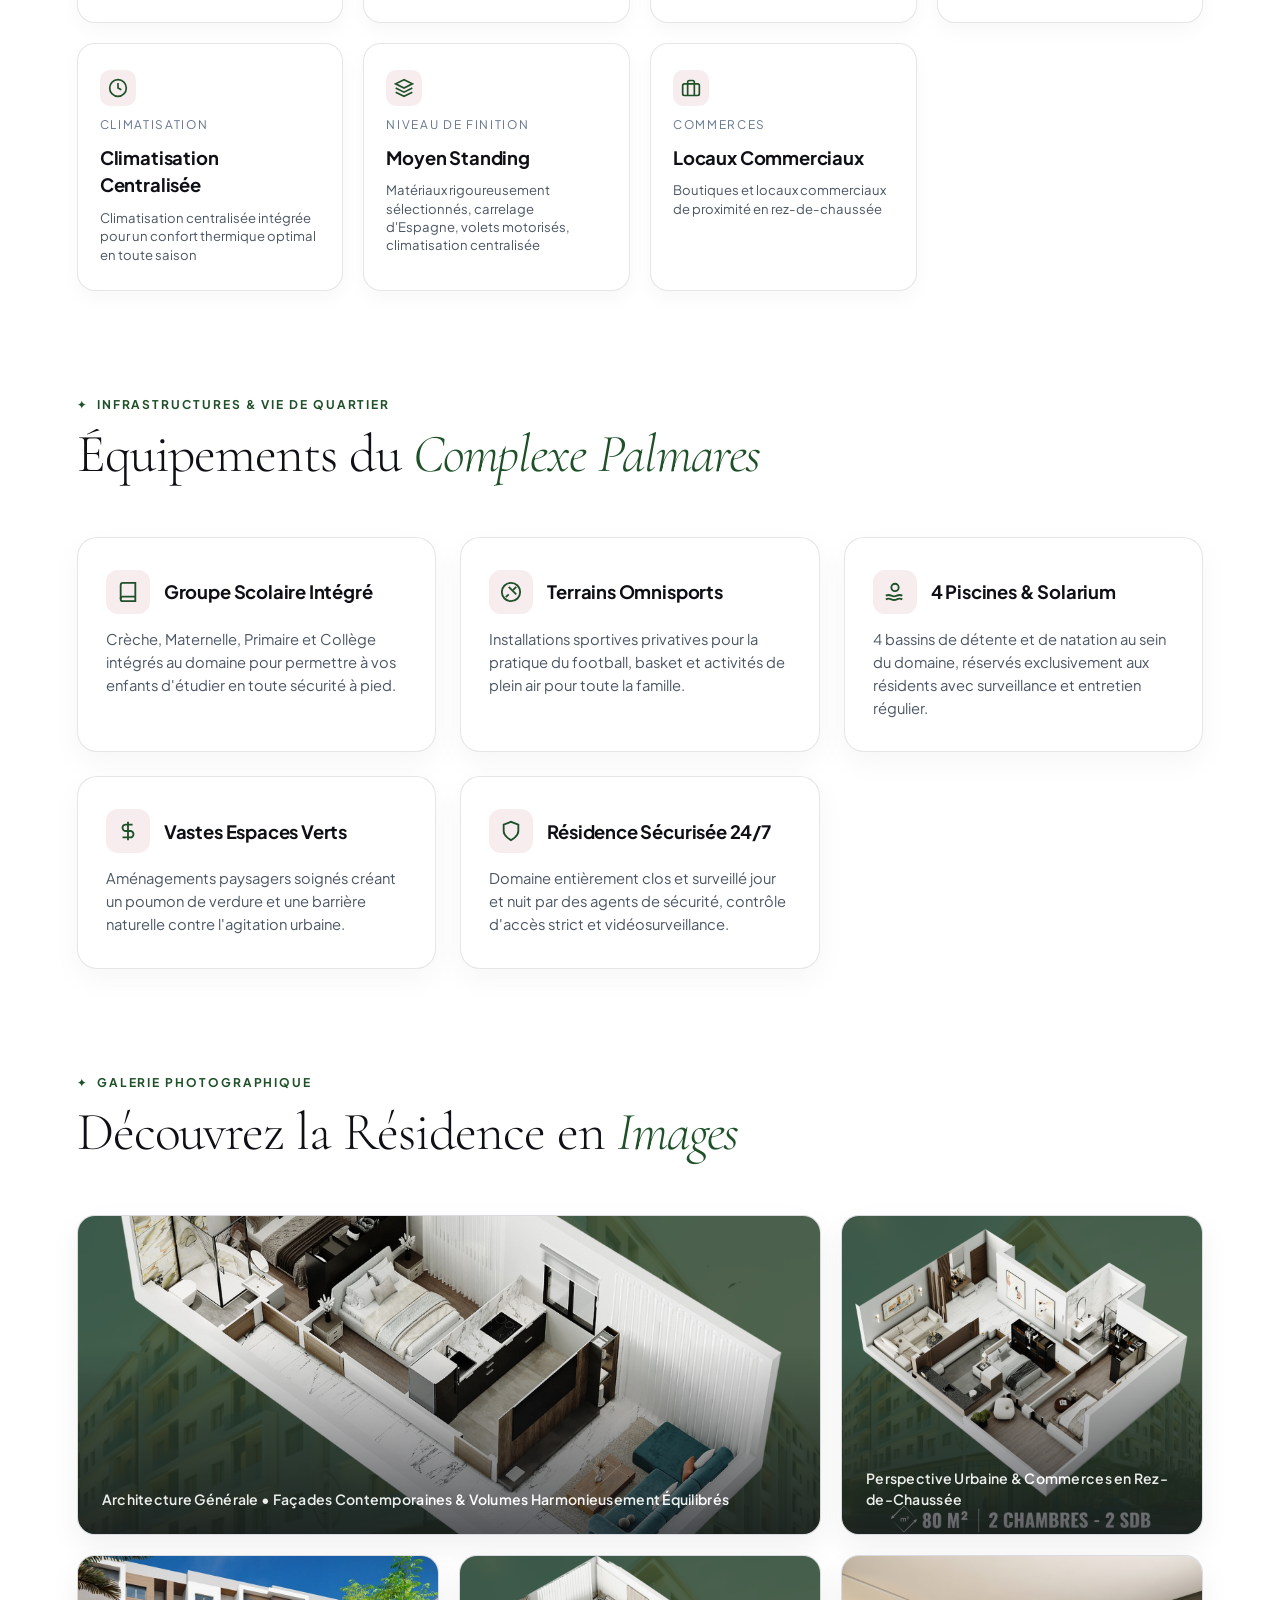
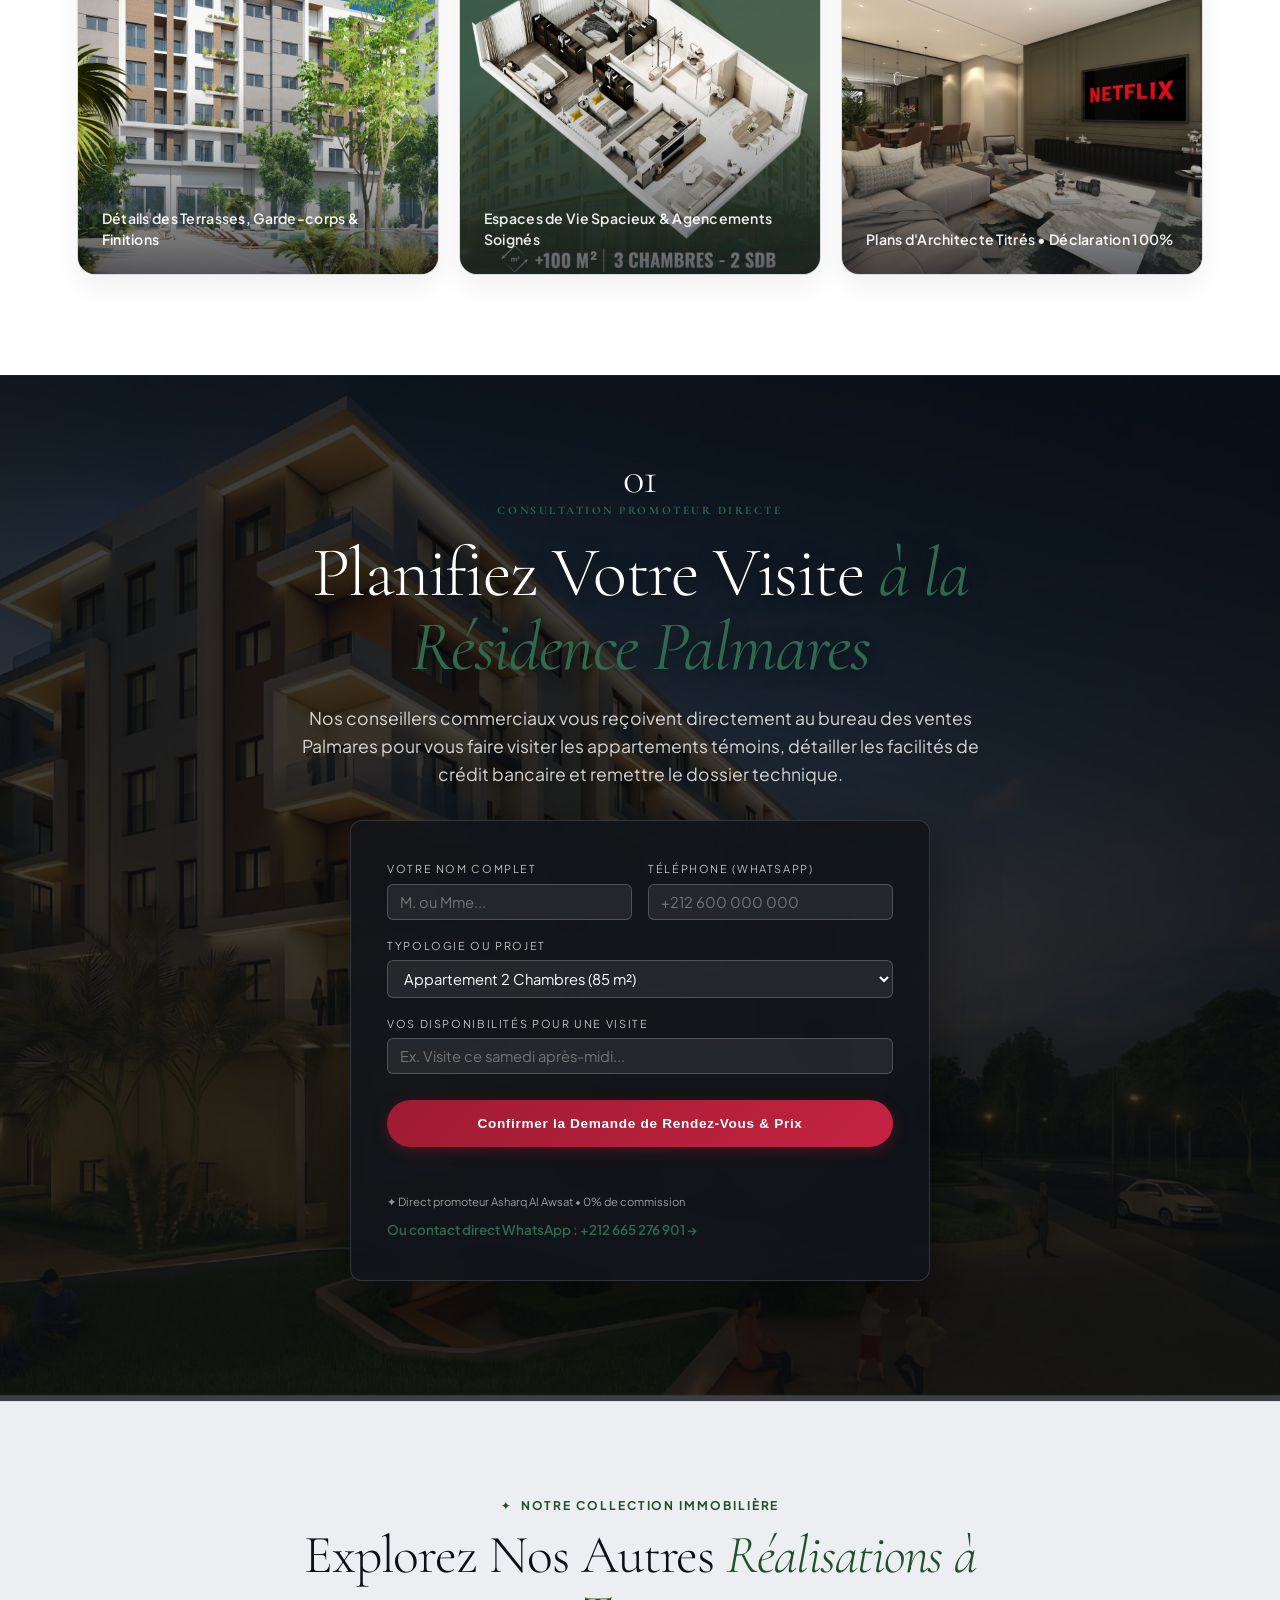
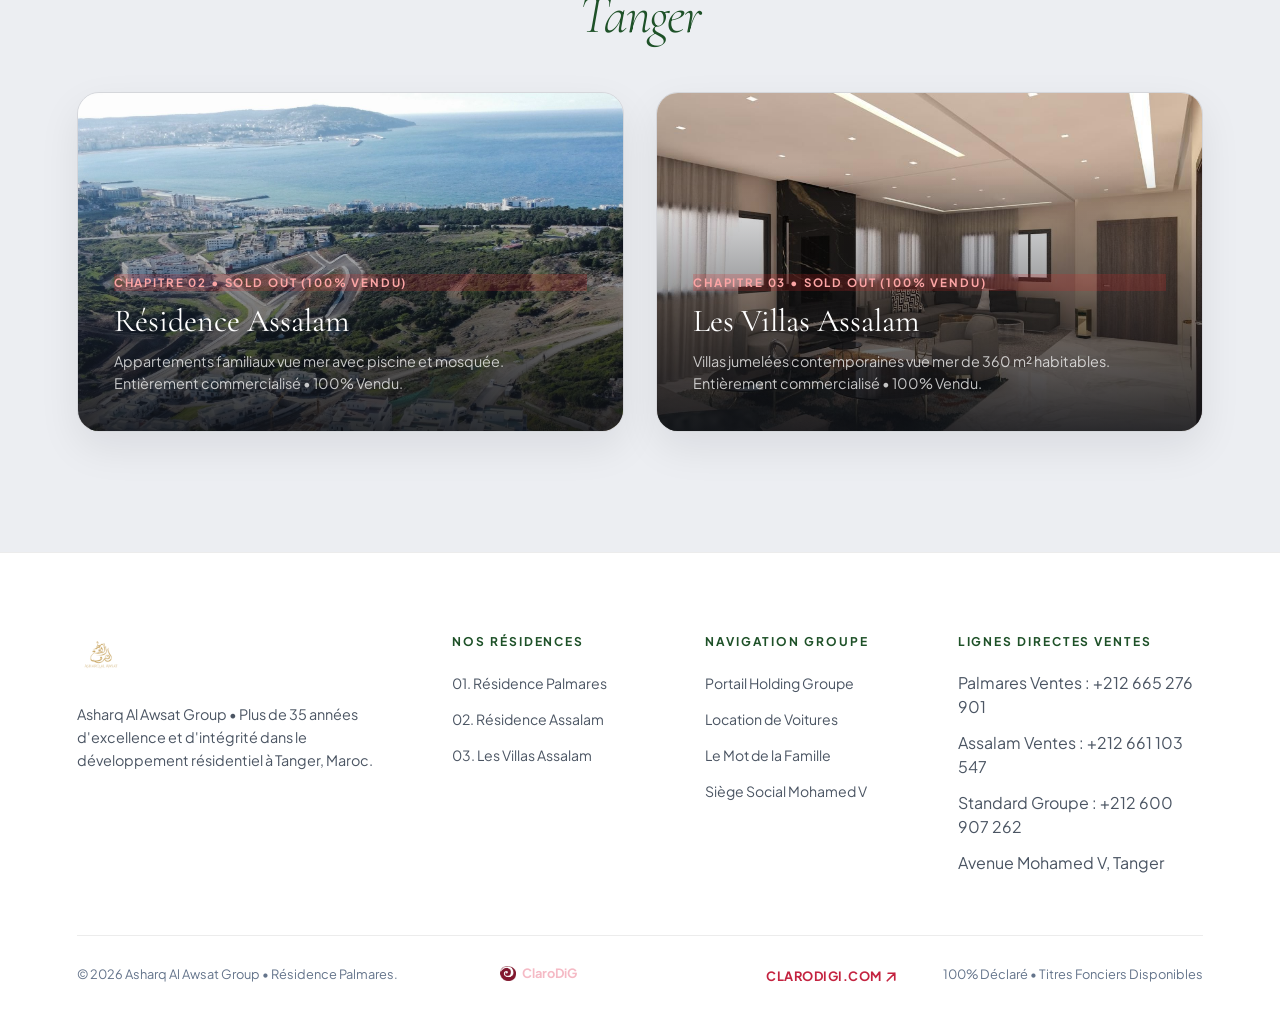
==== commit 895f11bb: "feat(layout): reposition Google Maps section to top before details and security" ====
--- a/palmares.html
+++ b/palmares.html
@@ -171,215 +171,6 @@
     </section>
 
     <!-- ==========================================================================
-         SPECIFICATIONS MATRIX
-         ========================================================================== -->
-    <section class="proj-section" style="padding-top: 0;">
-      <div class="proj-section-title-wrap">
-        <div class="proj-section-eyebrow">
-          <span>✦</span> Fiche Technique Officielle
-        </div>
-        <h2 class="proj-section-title">
-          Spécifications & <em>Typologies</em>
-        </h2>
-      </div>
-
-      <div class="proj-specs-grid">
-        <div class="proj-spec-card">
-          <div class="proj-spec-icon">
-            <svg width="20" height="20" viewBox="0 0 24 24" fill="none" stroke="currentColor" stroke-width="2"><path d="M3 9l9-7 9 7v11a2 2 0 0 1-2 2H5a2 2 0 0 1-2-2z"/><polyline points="9 22 9 12 15 12 15 22"/></svg>
-          </div>
-          <span class="proj-spec-label">Chambres & Typologies</span>
-          <div class="proj-spec-val">1 à 4 Ch. • Studios, Apparts & Duplex</div>
-          <div class="proj-spec-sub">Studios optimisés, appartements familiaux 1 à 4 chambres et duplex d'exception</div>
-        </div>
-
-        <div class="proj-spec-card">
-          <div class="proj-spec-icon">
-            <svg width="20" height="20" viewBox="0 0 24 24" fill="none" stroke="currentColor" stroke-width="2"><rect x="3" y="3" width="18" height="18" rx="2"/><path d="M3 9h18M9 21V9"/></svg>
-          </div>
-          <span class="proj-spec-label">Surfaces Disponibles</span>
-          <div class="proj-spec-val">De 40 à 155 m²</div>
-          <div class="proj-spec-sub">Du studio optimisé au vaste penthouse familial avec terrasse</div>
-        </div>
-
-        <div class="proj-spec-card">
-          <div class="proj-spec-icon">
-            <svg width="20" height="20" viewBox="0 0 24 24" fill="none" stroke="currentColor" stroke-width="2"><path d="M4 4h16c1.1 0 2 .9 2 2v12c0 1.1-.9 2-2 2H4c-1.1 0-2-.9-2-2V6c0-1.1.9-2 2-2z"/><line x1="12" y1="4" x2="12" y2="20"/></svg>
-          </div>
-          <span class="proj-spec-label">Salles de Bain</span>
-          <div class="proj-spec-val">1 à 3 Salles de Bain</div>
-          <div class="proj-spec-sub">Équipements modernes, cabines de douche à l'italienne et faïences choisies</div>
-        </div>
-
-        <div class="proj-spec-card">
-          <div class="proj-spec-icon">
-            <svg width="20" height="20" viewBox="0 0 24 24" fill="none" stroke="currentColor" stroke-width="2"><rect x="1" y="3" width="22" height="18" rx="2"/><path d="M7 15h10M7 9h10"/></svg>
-          </div>
-          <span class="proj-spec-label">Stationnement</span>
-          <div class="proj-spec-val">Sous-terrain Titré</div>
-          <div class="proj-spec-sub">Emplacement privatif avec titre foncier distinct et accès contrôlé</div>
-        </div>
-
-        <div class="proj-spec-card">
-          <div class="proj-spec-icon">
-            <svg width="20" height="20" viewBox="0 0 24 24" fill="none" stroke="currentColor" stroke-width="2"><circle cx="12" cy="12" r="10"/><path d="M12 6v6l4 2"/></svg>
-          </div>
-          <span class="proj-spec-label">Climatisation</span>
-          <div class="proj-spec-val">Climatisation Centralisée</div>
-          <div class="proj-spec-sub">Climatisation centralisée intégrée pour un confort thermique optimal en toute saison</div>
-        </div>
-
-        <div class="proj-spec-card">
-          <div class="proj-spec-icon">
-            <svg width="20" height="20" viewBox="0 0 24 24" fill="none" stroke="currentColor" stroke-width="2"><path d="M12 2L2 7l10 5 10-5-10-5zM2 17l10 5 10-5M2 12l10 5 10-5"/></svg>
-          </div>
-          <span class="proj-spec-label">Niveau de Finition</span>
-          <div class="proj-spec-val">Moyen Standing</div>
-          <div class="proj-spec-sub">Matériaux rigoureusement sélectionnés, carrelage d'Espagne, volets motorisés, climatisation centralisée</div>
-        </div>
-
-        <div class="proj-spec-card">
-          <div class="proj-spec-icon">
-            <svg width="20" height="20" viewBox="0 0 24 24" fill="none" stroke="currentColor" stroke-width="2"><rect x="2" y="7" width="20" height="14" rx="2" ry="2"/><path d="M16 21V5a2 2 0 0 0-2-2h-4a2 2 0 0 0-2 2v16"/></svg>
-          </div>
-          <span class="proj-spec-label">Commerces</span>
-          <div class="proj-spec-val">Locaux Commerciaux</div>
-          <div class="proj-spec-sub">Boutiques et locaux commerciaux de proximité en rez-de-chaussée</div>
-        </div>
-
-      </div>
-    </section>
-
-    <!-- ==========================================================================
-         ÉQUIPEMENTS & COMMODITÉS DU PROJET
-         ========================================================================== -->
-    <section class="proj-section" style="padding-top: 0;">
-      <div class="proj-section-title-wrap">
-        <div class="proj-section-eyebrow">
-          <span>✦</span> Infrastructures & Vie de Quartier
-        </div>
-        <h2 class="proj-section-title">
-          Équipements du <em>Complexe Palmares</em>
-        </h2>
-      </div>
-
-      <div class="proj-amenities-grid">
-        <div class="proj-amenity-card">
-          <div class="proj-amenity-head">
-            <div class="proj-amenity-icon-box">
-              <svg width="22" height="22" viewBox="0 0 24 24" fill="none" stroke="currentColor" stroke-width="2"><path d="M4 19.5A2.5 2.5 0 0 1 6.5 17H20"/><path d="M6.5 2H20v20H6.5A2.5 2.5 0 0 1 4 19.5v-15A2.5 2.5 0 0 1 6.5 2z"/></svg>
-            </div>
-            <h3 class="proj-amenity-title">Groupe Scolaire Intégré</h3>
-          </div>
-          <p class="proj-amenity-desc">
-            Crèche, Maternelle, Primaire et Collège intégrés au domaine pour permettre à vos enfants d'étudier en toute sécurité à pied.
-          </p>
-        </div>
-
-        <div class="proj-amenity-card">
-          <div class="proj-amenity-head">
-            <div class="proj-amenity-icon-box">
-              <svg width="22" height="22" viewBox="0 0 24 24" fill="none" stroke="currentColor" stroke-width="2"><circle cx="12" cy="12" r="10"/><path d="M6.3 17.7l3.2-3.2m4.9-4.9l3.3-3.3m-8.2 0l8.2 8.2"/></svg>
-            </div>
-            <h3 class="proj-amenity-title">Terrains Omnisports</h3>
-          </div>
-          <p class="proj-amenity-desc">
-            Installations sportives privatives pour la pratique du football, basket et activités de plein air pour toute la famille.
-          </p>
-        </div>
-
-        <div class="proj-amenity-card">
-          <div class="proj-amenity-head">
-            <div class="proj-amenity-icon-box">
-              <svg width="22" height="22" viewBox="0 0 24 24" fill="none" stroke="currentColor" stroke-width="2"><path d="M2 20c2-1 4-1 6 0s4 1 6 0 4-1 6 0M2 16c2-1 4-1 6 0s4 1 6 0 4-1 6 0"/><circle cx="12" cy="7" r="4"/></svg>
-            </div>
-            <h3 class="proj-amenity-title">4 Piscines & Solarium</h3>
-          </div>
-          <p class="proj-amenity-desc">
-            4 bassins de détente et de natation au sein du domaine, réservés exclusivement aux résidents avec surveillance et entretien régulier.
-          </p>
-        </div>
-
-        <div class="proj-amenity-card">
-          <div class="proj-amenity-head">
-            <div class="proj-amenity-icon-box">
-              <svg width="22" height="22" viewBox="0 0 24 24" fill="none" stroke="currentColor" stroke-width="2"><path d="M12 2v20M17 5H9.5a3.5 3.5 0 0 0 0 7h5a3.5 3.5 0 0 1 0 7H6"/></svg>
-            </div>
-            <h3 class="proj-amenity-title">Vastes Espaces Verts</h3>
-          </div>
-          <p class="proj-amenity-desc">
-            Aménagements paysagers soignés créant un poumon de verdure et une barrière naturelle contre l'agitation urbaine.
-          </p>
-        </div>
-
-        <div class="proj-amenity-card">
-          <div class="proj-amenity-head">
-            <div class="proj-amenity-icon-box">
-              <svg width="22" height="22" viewBox="0 0 24 24" fill="none" stroke="currentColor" stroke-width="2"><path d="M12 22s8-4 8-10V5l-8-3-8 3v7c0 6 8 10 8 10z"/></svg>
-            </div>
-            <h3 class="proj-amenity-title">Résidence Sécurisée 24/7</h3>
-          </div>
-          <p class="proj-amenity-desc">
-            Domaine entièrement clos et surveillé jour et nuit par des agents de sécurité, contrôle d'accès strict et vidéosurveillance.
-          </p>
-        </div>
-      </div>
-    </section>
-
-    <!-- ==========================================================================
-         GALERIE PHOTOS & ARCHITECTURE
-         ========================================================================== -->
-    <section class="proj-section" style="padding-top: 0;">
-      <div class="proj-section-title-wrap">
-        <div class="proj-section-eyebrow">
-          <span>✦</span> Galerie Photographique
-        </div>
-        <h2 class="proj-section-title">
-          Découvrez la Résidence en <em>Images</em>
-        </h2>
-      </div>
-
-      <div class="proj-gallery-grid">
-        <div class="proj-gallery-item span-2" onclick="openLightbox('assets/projects/live/palmares/Asharq-Al-Awsat-Website-Pictures.png')">
-          <img src="assets/projects/live/palmares/Asharq-Al-Awsat-Website-Pictures.png" alt="Architecture Palmares Tanger">
-          <div class="proj-gallery-overlay">
-            <span class="proj-gallery-caption">Architecture Générale • Façades Contemporaines & Volumes Harmonieusement Équilibrés</span>
-          </div>
-        </div>
-
-        <div class="proj-gallery-item" onclick="openLightbox('assets/projects/live/palmares/Asharq-Al-Awsat-Website-Pictures-1.png')">
-          <img src="assets/projects/live/palmares/Asharq-Al-Awsat-Website-Pictures-1.png" alt="Perspective Urbaine Palmares">
-          <div class="proj-gallery-overlay">
-            <span class="proj-gallery-caption">Perspective Urbaine & Commerces en Rez-de-Chaussée</span>
-          </div>
-        </div>
-
-        <div class="proj-gallery-item" onclick="openLightbox('assets/projects/live/palmares/WhatsApp-Image-2025-10-10-at-12.30.55.jpeg')">
-          <img src="assets/projects/live/palmares/WhatsApp-Image-2025-10-10-at-12.30.55.jpeg" alt="Détail Balcons & Façades">
-          <div class="proj-gallery-overlay">
-            <span class="proj-gallery-caption">Détails des Terrasses, Garde-corps & Finitions</span>
-          </div>
-        </div>
-
-        <div class="proj-gallery-item" onclick="openLightbox('assets/projects/live/palmares/Asharq-Al-Awsat-Website-Pictures-2.png')">
-          <img src="assets/projects/live/palmares/Asharq-Al-Awsat-Website-Pictures-2.png" alt="Espaces de Vie Intérieurs">
-          <div class="proj-gallery-overlay">
-            <span class="proj-gallery-caption">Espaces de Vie Spacieux & Agencements Soignés</span>
-          </div>
-        </div>
-
-        <div class="proj-gallery-item" onclick="openLightbox('assets/projects/live/palmares/2.png')">
-          <img src="assets/projects/live/palmares/2.png" alt="Plan Typologie F2">
-          <div class="proj-gallery-overlay">
-            <span class="proj-gallery-caption">Plans d'Architecte Titrés • Déclaration 100%</span>
-          </div>
-        </div>
-      </div>
-    </section>
-
-
-
-    <!-- ==========================================================================
          EMPLACEMENT & ACCÈS TANGER — GOOGLE MAPS INTERACTIF
          ========================================================================== -->
     <section class="proj-section" style="padding-top: 0;">
@@ -450,6 +241,213 @@
           <div class="proj-map-footer">
             <div><strong>Tanger</strong> • Axe Grand Stade Ibn Battouta</div>
             <div>Coordonnées GPS: 35.766556, -5.847969</div>
+          </div>
+        </div>
+      </div>
+    </section>
+
+    <!-- ==========================================================================
+         SPECIFICATIONS MATRIX
+         ========================================================================== -->
+    <section class="proj-section" style="padding-top: 0;">
+      <div class="proj-section-title-wrap">
+        <div class="proj-section-eyebrow">
+          <span>✦</span> Fiche Technique Officielle
+        </div>
+        <h2 class="proj-section-title">
+          Spécifications & <em>Typologies</em>
+        </h2>
+      </div>
+
+      <div class="proj-specs-grid">
+        <div class="proj-spec-card">
+          <div class="proj-spec-icon">
+            <svg width="20" height="20" viewBox="0 0 24 24" fill="none" stroke="currentColor" stroke-width="2"><path d="M3 9l9-7 9 7v11a2 2 0 0 1-2 2H5a2 2 0 0 1-2-2z"/><polyline points="9 22 9 12 15 12 15 22"/></svg>
+          </div>
+          <span class="proj-spec-label">Chambres & Typologies</span>
+          <div class="proj-spec-val">1 à 4 Ch. • Studios, Apparts & Duplex</div>
+          <div class="proj-spec-sub">Studios optimisés, appartements familiaux 1 à 4 chambres et duplex d'exception</div>
+        </div>
+
+        <div class="proj-spec-card">
+          <div class="proj-spec-icon">
+            <svg width="20" height="20" viewBox="0 0 24 24" fill="none" stroke="currentColor" stroke-width="2"><rect x="3" y="3" width="18" height="18" rx="2"/><path d="M3 9h18M9 21V9"/></svg>
+          </div>
+          <span class="proj-spec-label">Surfaces Disponibles</span>
+          <div class="proj-spec-val">De 40 à 155 m²</div>
+          <div class="proj-spec-sub">Du studio optimisé au vaste penthouse familial avec terrasse</div>
+        </div>
+
+        <div class="proj-spec-card">
+          <div class="proj-spec-icon">
+            <svg width="20" height="20" viewBox="0 0 24 24" fill="none" stroke="currentColor" stroke-width="2"><path d="M4 4h16c1.1 0 2 .9 2 2v12c0 1.1-.9 2-2 2H4c-1.1 0-2-.9-2-2V6c0-1.1.9-2 2-2z"/><line x1="12" y1="4" x2="12" y2="20"/></svg>
+          </div>
+          <span class="proj-spec-label">Salles de Bain</span>
+          <div class="proj-spec-val">1 à 3 Salles de Bain</div>
+          <div class="proj-spec-sub">Équipements modernes, cabines de douche à l'italienne et faïences choisies</div>
+        </div>
+
+        <div class="proj-spec-card">
+          <div class="proj-spec-icon">
+            <svg width="20" height="20" viewBox="0 0 24 24" fill="none" stroke="currentColor" stroke-width="2"><rect x="1" y="3" width="22" height="18" rx="2"/><path d="M7 15h10M7 9h10"/></svg>
+          </div>
+          <span class="proj-spec-label">Stationnement</span>
+          <div class="proj-spec-val">Sous-terrain Titré</div>
+          <div class="proj-spec-sub">Emplacement privatif avec titre foncier distinct et accès contrôlé</div>
+        </div>
+
+        <div class="proj-spec-card">
+          <div class="proj-spec-icon">
+            <svg width="20" height="20" viewBox="0 0 24 24" fill="none" stroke="currentColor" stroke-width="2"><circle cx="12" cy="12" r="10"/><path d="M12 6v6l4 2"/></svg>
+          </div>
+          <span class="proj-spec-label">Climatisation</span>
+          <div class="proj-spec-val">Climatisation Centralisée</div>
+          <div class="proj-spec-sub">Climatisation centralisée intégrée pour un confort thermique optimal en toute saison</div>
+        </div>
+
+        <div class="proj-spec-card">
+          <div class="proj-spec-icon">
+            <svg width="20" height="20" viewBox="0 0 24 24" fill="none" stroke="currentColor" stroke-width="2"><path d="M12 2L2 7l10 5 10-5-10-5zM2 17l10 5 10-5M2 12l10 5 10-5"/></svg>
+          </div>
+          <span class="proj-spec-label">Niveau de Finition</span>
+          <div class="proj-spec-val">Moyen Standing</div>
+          <div class="proj-spec-sub">Matériaux rigoureusement sélectionnés, carrelage d'Espagne, volets motorisés, climatisation centralisée</div>
+        </div>
+
+        <div class="proj-spec-card">
+          <div class="proj-spec-icon">
+            <svg width="20" height="20" viewBox="0 0 24 24" fill="none" stroke="currentColor" stroke-width="2"><rect x="2" y="7" width="20" height="14" rx="2" ry="2"/><path d="M16 21V5a2 2 0 0 0-2-2h-4a2 2 0 0 0-2 2v16"/></svg>
+          </div>
+          <span class="proj-spec-label">Commerces</span>
+          <div class="proj-spec-val">Locaux Commerciaux</div>
+          <div class="proj-spec-sub">Boutiques et locaux commerciaux de proximité en rez-de-chaussée</div>
+        </div>
+
+      </div>
+    </section>
+
+    <!-- ==========================================================================
+         ÉQUIPEMENTS & COMMODITÉS DU PROJET
+         ========================================================================== -->
+    <section class="proj-section" style="padding-top: 0;">
+      <div class="proj-section-title-wrap">
+        <div class="proj-section-eyebrow">
+          <span>✦</span> Infrastructures & Vie de Quartier
+        </div>
+        <h2 class="proj-section-title">
+          Équipements du <em>Complexe Palmares</em>
+        </h2>
+      </div>
+
+      <div class="proj-amenities-grid">
+        <div class="proj-amenity-card">
+          <div class="proj-amenity-head">
+            <div class="proj-amenity-icon-box">
+              <svg width="22" height="22" viewBox="0 0 24 24" fill="none" stroke="currentColor" stroke-width="2"><path d="M4 19.5A2.5 2.5 0 0 1 6.5 17H20"/><path d="M6.5 2H20v20H6.5A2.5 2.5 0 0 1 4 19.5v-15A2.5 2.5 0 0 1 6.5 2z"/></svg>
+            </div>
+            <h3 class="proj-amenity-title">Groupe Scolaire Intégré</h3>
+          </div>
+          <p class="proj-amenity-desc">
+            Crèche, Maternelle, Primaire et Collège intégrés au domaine pour permettre à vos enfants d'étudier en toute sécurité à pied.
+          </p>
+        </div>
+
+        <div class="proj-amenity-card">
+          <div class="proj-amenity-head">
+            <div class="proj-amenity-icon-box">
+              <svg width="22" height="22" viewBox="0 0 24 24" fill="none" stroke="currentColor" stroke-width="2"><circle cx="12" cy="12" r="10"/><path d="M6.3 17.7l3.2-3.2m4.9-4.9l3.3-3.3m-8.2 0l8.2 8.2"/></svg>
+            </div>
+            <h3 class="proj-amenity-title">Terrains Omnisports</h3>
+          </div>
+          <p class="proj-amenity-desc">
+            Installations sportives privatives pour la pratique du football, basket et activités de plein air pour toute la famille.
+          </p>
+        </div>
+
+        <div class="proj-amenity-card">
+          <div class="proj-amenity-head">
+            <div class="proj-amenity-icon-box">
+              <svg width="22" height="22" viewBox="0 0 24 24" fill="none" stroke="currentColor" stroke-width="2"><path d="M2 20c2-1 4-1 6 0s4 1 6 0 4-1 6 0M2 16c2-1 4-1 6 0s4 1 6 0 4-1 6 0"/><circle cx="12" cy="7" r="4"/></svg>
+            </div>
+            <h3 class="proj-amenity-title">4 Piscines & Solarium</h3>
+          </div>
+          <p class="proj-amenity-desc">
+            4 bassins de détente et de natation au sein du domaine, réservés exclusivement aux résidents avec surveillance et entretien régulier.
+          </p>
+        </div>
+
+        <div class="proj-amenity-card">
+          <div class="proj-amenity-head">
+            <div class="proj-amenity-icon-box">
+              <svg width="22" height="22" viewBox="0 0 24 24" fill="none" stroke="currentColor" stroke-width="2"><path d="M12 2v20M17 5H9.5a3.5 3.5 0 0 0 0 7h5a3.5 3.5 0 0 1 0 7H6"/></svg>
+            </div>
+            <h3 class="proj-amenity-title">Vastes Espaces Verts</h3>
+          </div>
+          <p class="proj-amenity-desc">
+            Aménagements paysagers soignés créant un poumon de verdure et une barrière naturelle contre l'agitation urbaine.
+          </p>
+        </div>
+
+        <div class="proj-amenity-card">
+          <div class="proj-amenity-head">
+            <div class="proj-amenity-icon-box">
+              <svg width="22" height="22" viewBox="0 0 24 24" fill="none" stroke="currentColor" stroke-width="2"><path d="M12 22s8-4 8-10V5l-8-3-8 3v7c0 6 8 10 8 10z"/></svg>
+            </div>
+            <h3 class="proj-amenity-title">Résidence Sécurisée 24/7</h3>
+          </div>
+          <p class="proj-amenity-desc">
+            Domaine entièrement clos et surveillé jour et nuit par des agents de sécurité, contrôle d'accès strict et vidéosurveillance.
+          </p>
+        </div>
+      </div>
+    </section>
+
+    <!-- ==========================================================================
+         GALERIE PHOTOS & ARCHITECTURE
+         ========================================================================== -->
+    <section class="proj-section" style="padding-top: 0;">
+      <div class="proj-section-title-wrap">
+        <div class="proj-section-eyebrow">
+          <span>✦</span> Galerie Photographique
+        </div>
+        <h2 class="proj-section-title">
+          Découvrez la Résidence en <em>Images</em>
+        </h2>
+      </div>
+
+      <div class="proj-gallery-grid">
+        <div class="proj-gallery-item span-2" onclick="openLightbox('assets/projects/live/palmares/Asharq-Al-Awsat-Website-Pictures.png')">
+          <img src="assets/projects/live/palmares/Asharq-Al-Awsat-Website-Pictures.png" alt="Architecture Palmares Tanger">
+          <div class="proj-gallery-overlay">
+            <span class="proj-gallery-caption">Architecture Générale • Façades Contemporaines & Volumes Harmonieusement Équilibrés</span>
+          </div>
+        </div>
+
+        <div class="proj-gallery-item" onclick="openLightbox('assets/projects/live/palmares/Asharq-Al-Awsat-Website-Pictures-1.png')">
+          <img src="assets/projects/live/palmares/Asharq-Al-Awsat-Website-Pictures-1.png" alt="Perspective Urbaine Palmares">
+          <div class="proj-gallery-overlay">
+            <span class="proj-gallery-caption">Perspective Urbaine & Commerces en Rez-de-Chaussée</span>
+          </div>
+        </div>
+
+        <div class="proj-gallery-item" onclick="openLightbox('assets/projects/live/palmares/WhatsApp-Image-2025-10-10-at-12.30.55.jpeg')">
+          <img src="assets/projects/live/palmares/WhatsApp-Image-2025-10-10-at-12.30.55.jpeg" alt="Détail Balcons & Façades">
+          <div class="proj-gallery-overlay">
+            <span class="proj-gallery-caption">Détails des Terrasses, Garde-corps & Finitions</span>
+          </div>
+        </div>
+
+        <div class="proj-gallery-item" onclick="openLightbox('assets/projects/live/palmares/Asharq-Al-Awsat-Website-Pictures-2.png')">
+          <img src="assets/projects/live/palmares/Asharq-Al-Awsat-Website-Pictures-2.png" alt="Espaces de Vie Intérieurs">
+          <div class="proj-gallery-overlay">
+            <span class="proj-gallery-caption">Espaces de Vie Spacieux & Agencements Soignés</span>
+          </div>
+        </div>
+
+        <div class="proj-gallery-item" onclick="openLightbox('assets/projects/live/palmares/2.png')">
+          <img src="assets/projects/live/palmares/2.png" alt="Plan Typologie F2">
+          <div class="proj-gallery-overlay">
+            <span class="proj-gallery-caption">Plans d'Architecte Titrés • Déclaration 100%</span>
           </div>
         </div>
       </div>
